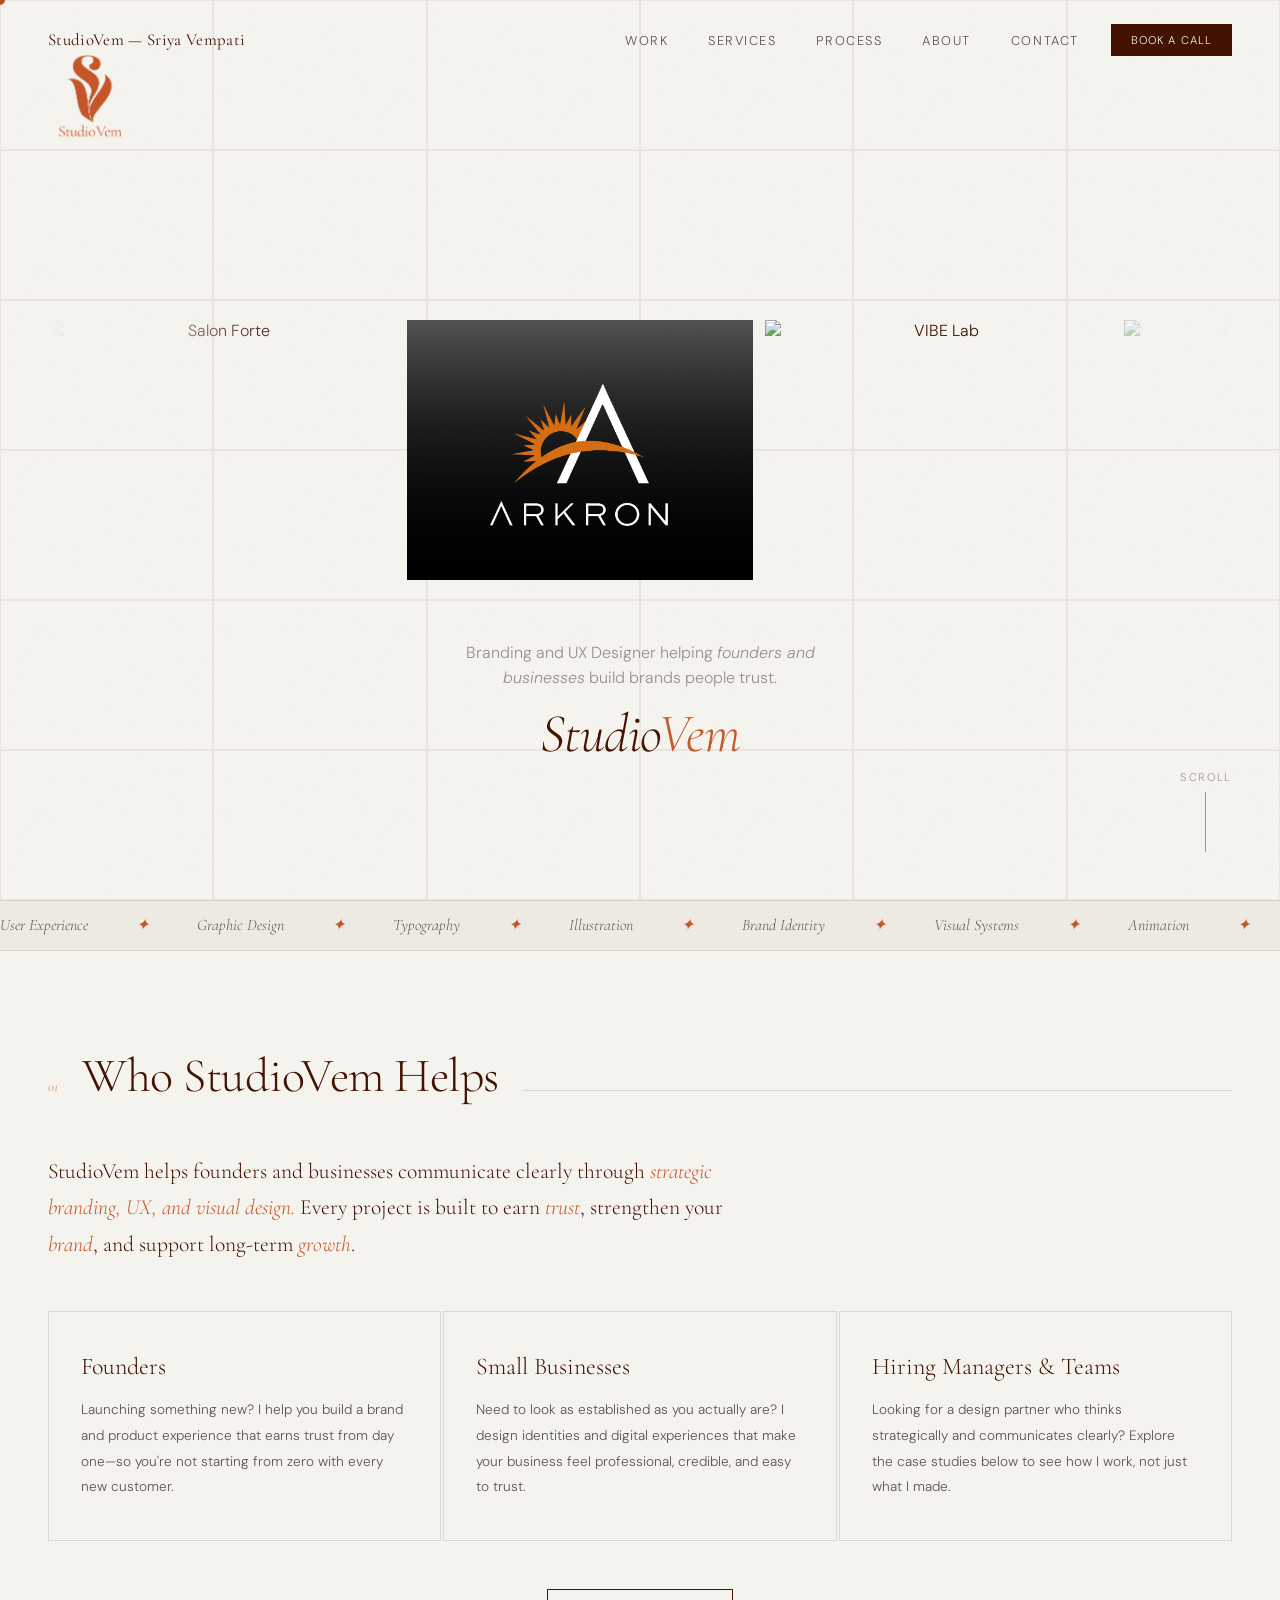
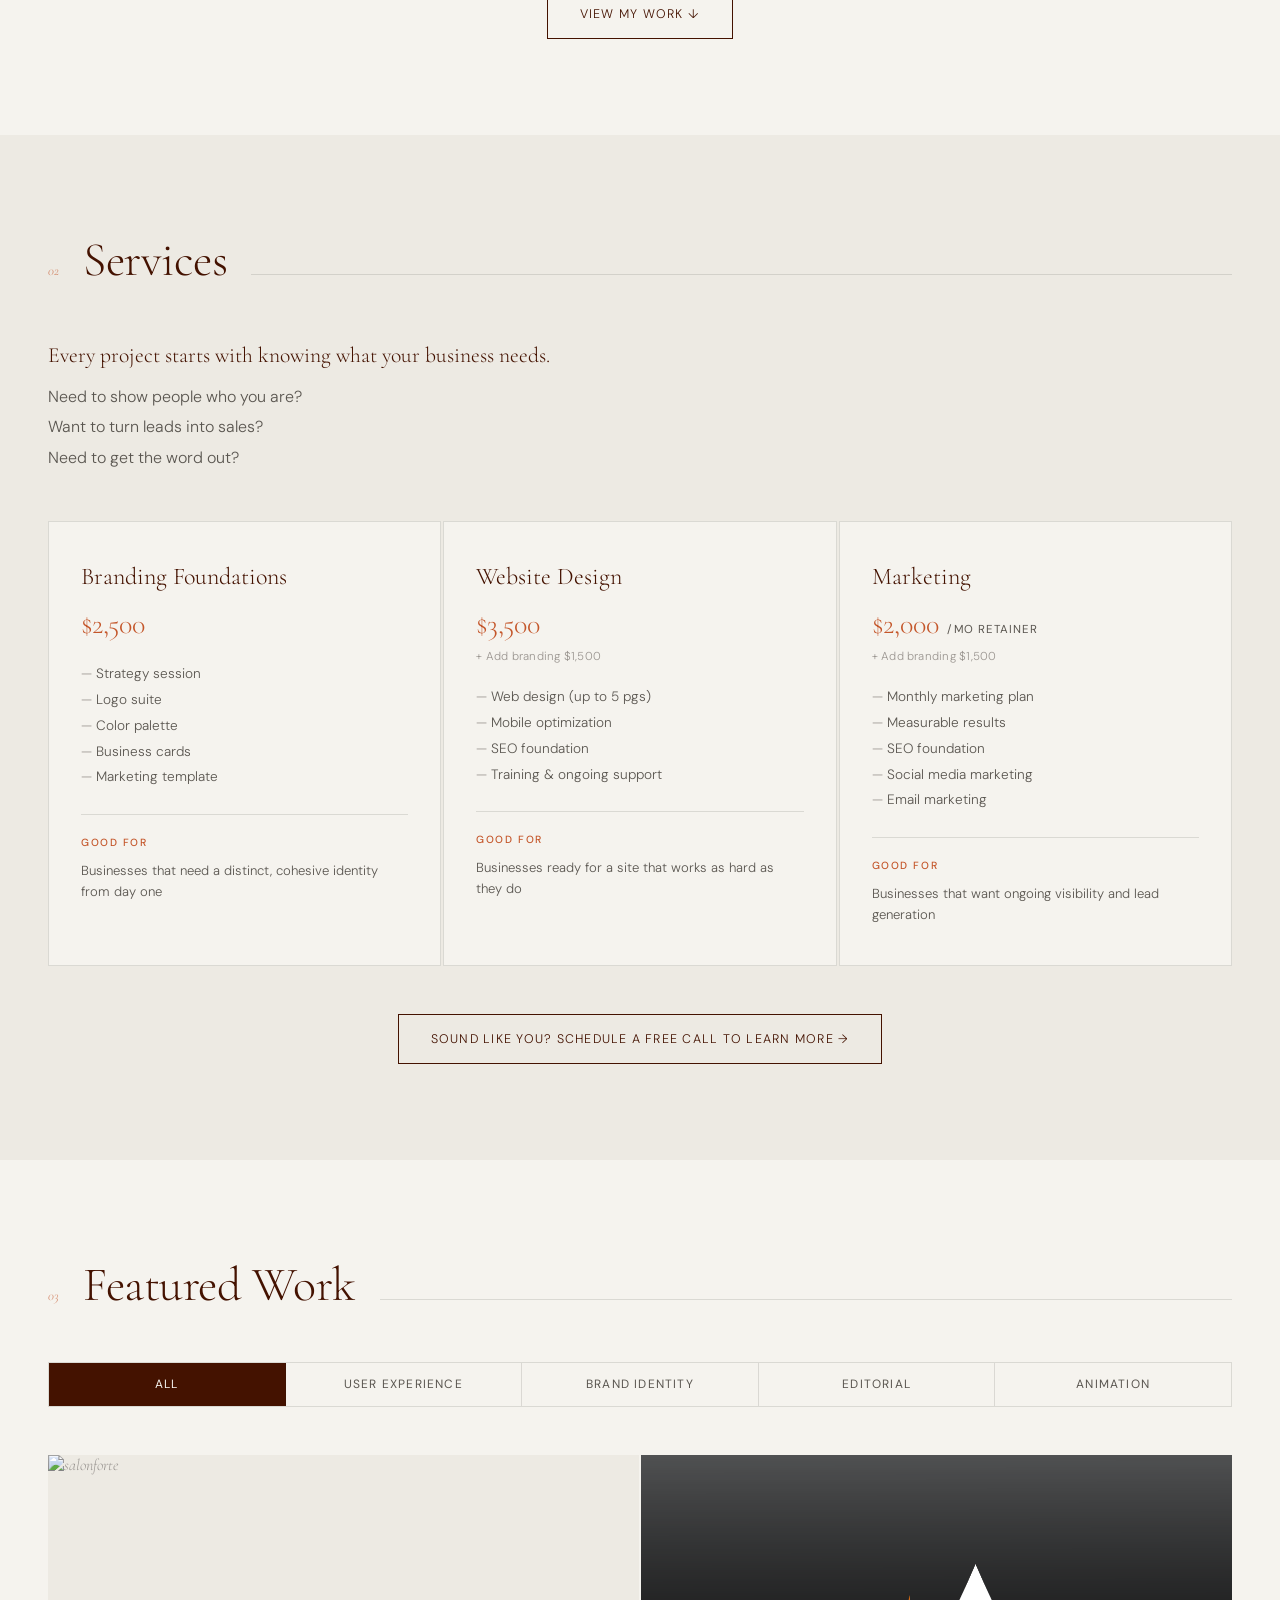
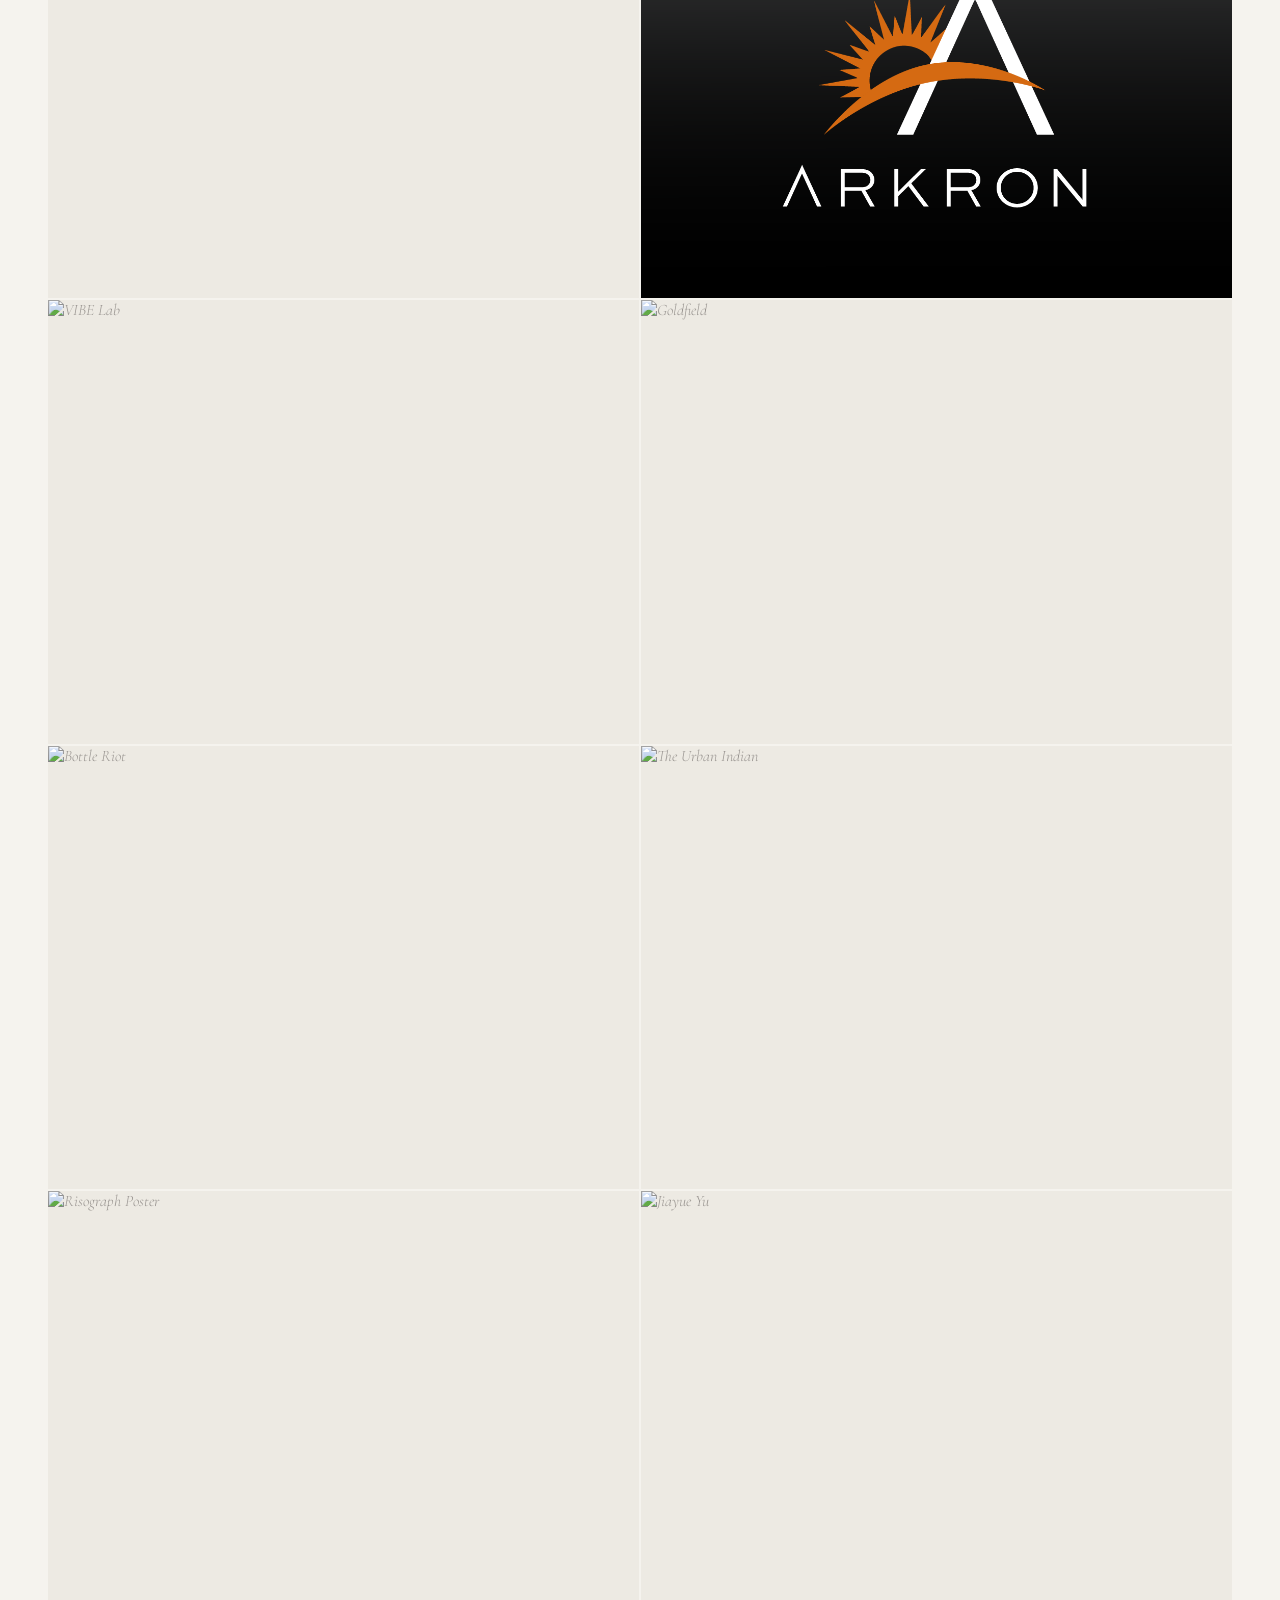
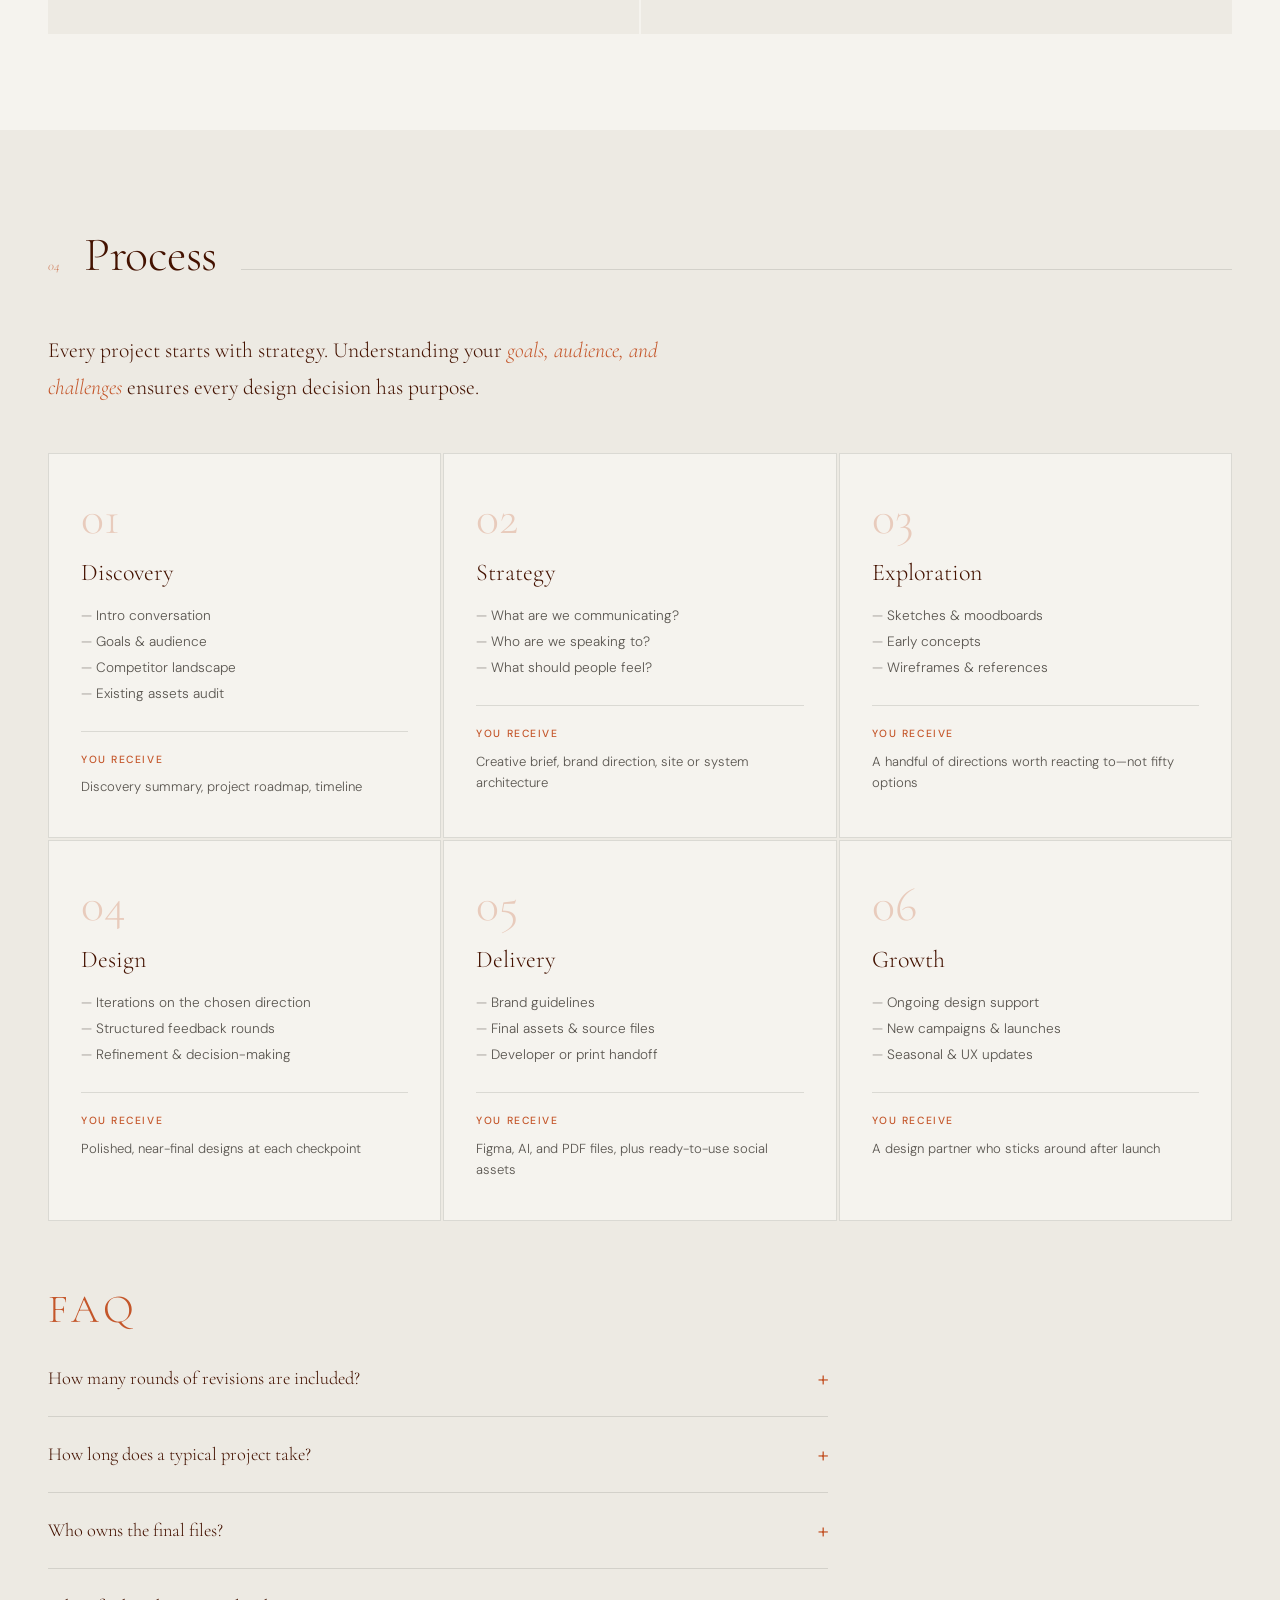
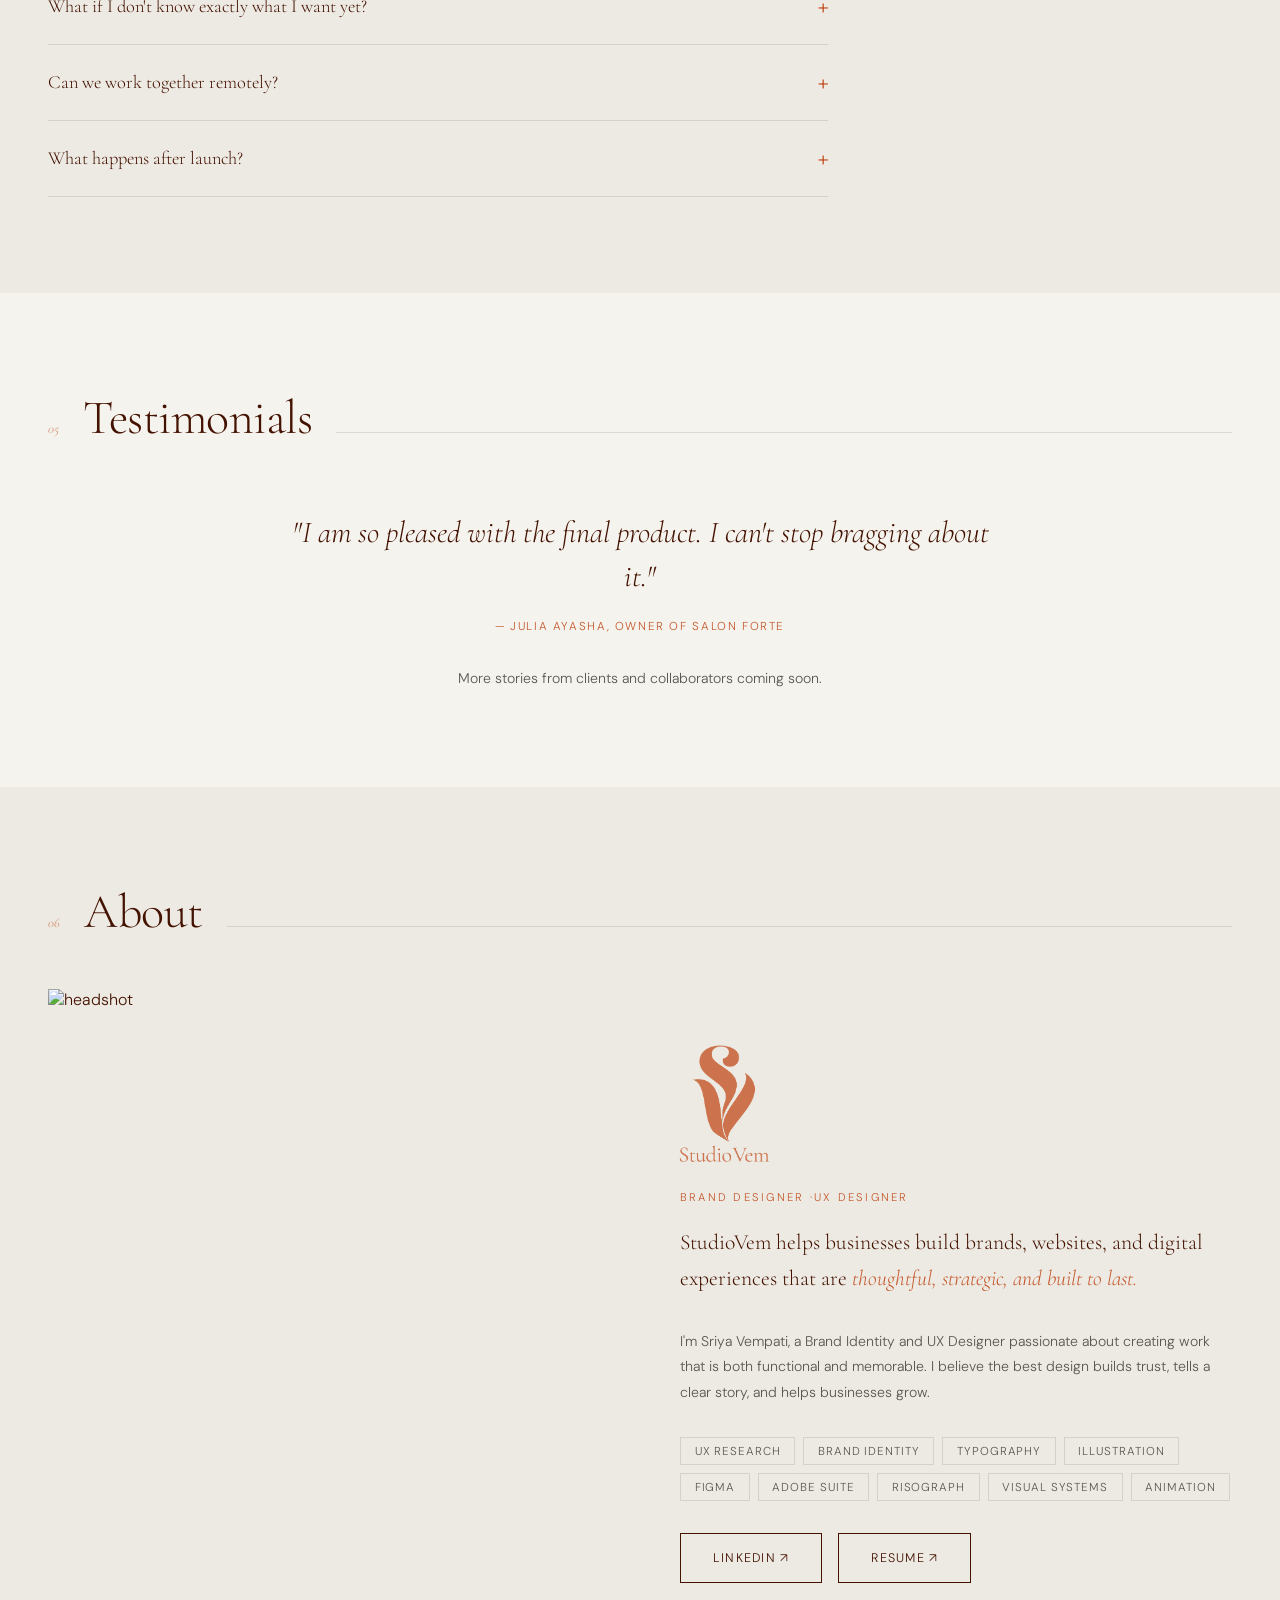
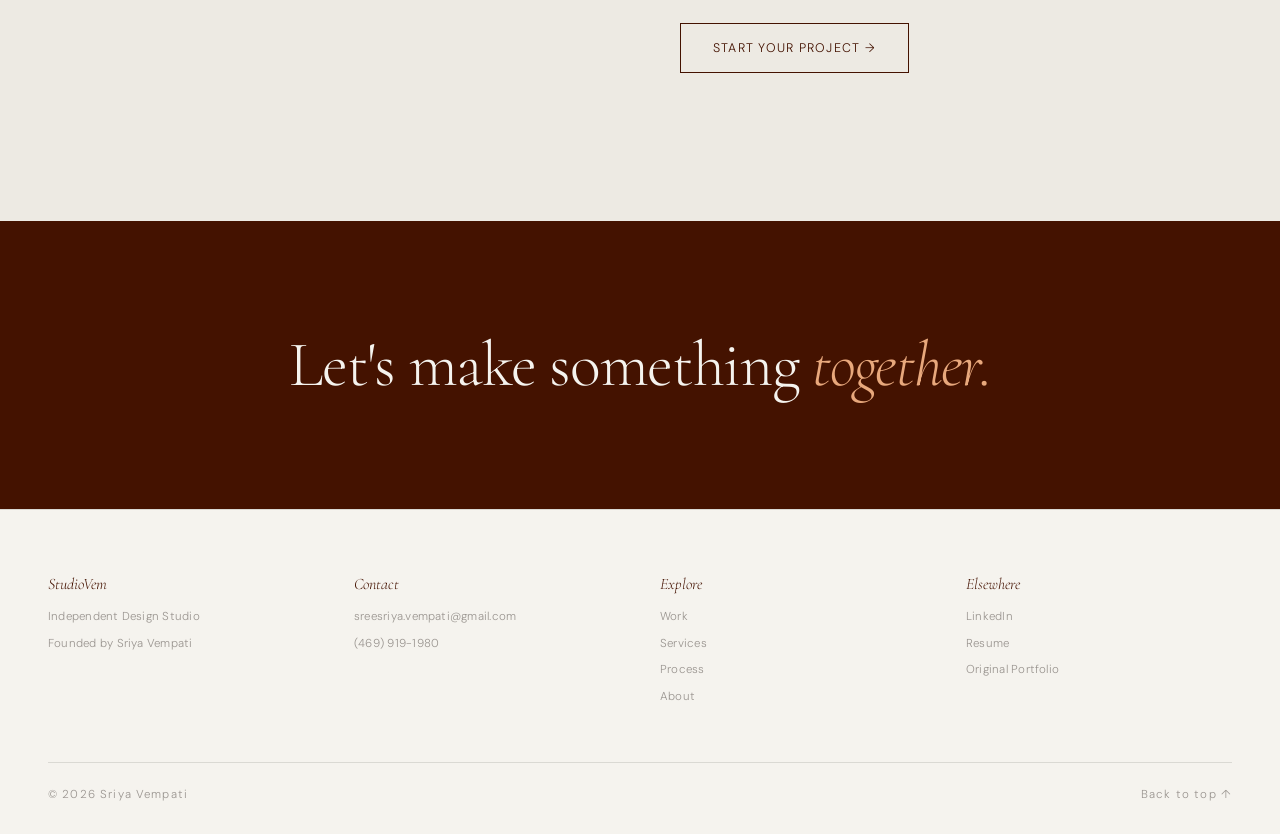
==== index.html @ f3ee43f1 "updated packaged" ====
<!DOCTYPE html>
<html lang="en">
<head>
<meta name="description" content="Sriya Vempati — UX Designer">
<meta property="og:title" content="StudioVem - Branding & User experiences">
<meta property="og:description" content="UX Designer crafting experiences at the intersection of culture, craft, and clarity.">
<meta property="og:image" content="images/logo.png">
<meta charset="UTF-8">
<meta name="viewport" content="width=device-width, initial-scale=1.0">
<title>StudioVem — Branding & User Experience</title>
<link rel="preconnect" href="https://fonts.googleapis.com">
<link href="https://fonts.googleapis.com/css2?family=Cormorant+Garamond:ital,wght@0,300;0,400;0,600;1,300;1,400&family=DM+Sans:wght@300;400;500&display=swap" rel="stylesheet">
<link rel="stylesheet" href="sriya-vempati-portfolio.css">
<link href="https://assets.calendly.com/assets/external/widget.css" rel="stylesheet">
<link rel="icon" type="image/png" href="images/favicon.png">
<link rel="apple-touch-icon" href="images/favicon.png">
</head>
<body>

<!-- Grain filter -->
<svg style="position:absolute;width:0;height:0" aria-hidden="true">
  <defs>
    <filter id="grain">
      <feTurbulence type="fractalNoise" baseFrequency="0.65" numOctaves="3" stitchTiles="stitch"/>
      <feColorMatrix type="saturate" values="0"/>
      <feBlend in="SourceGraphic" mode="overlay" result="blend"/>
      <feComposite in="blend" in2="SourceGraphic" operator="in"/>
    </filter>
  </defs>
</svg>

<div class="cursor" id="cursor"></div>

<!-- NAV -->
<nav id="navbar">
  <a href="#" class="nav-logo">StudioVem — Sriya Vempati</a>
  <div class="nav-right">
    <ul class="nav-links">
      <li><a href="#work">Work</a></li>
      <li><a href="#services">Services</a></li>
      <li><a href="#process">Process</a></li>
      <li><a href="#about">About</a></li>
      <li><a href="#contact">Contact</a></li>
    </ul>
    <a href="https://calendly.com/sreesriya-vempati/30min" class="nav-cta"
       onclick="if (window.Calendly) { Calendly.initPopupWidget({url: 'https://calendly.com/sreesriya-vempati/30min'}); return false; }">
      Book a Call
    </a>
    <button class="nav-hamburger" id="navHamburger" aria-label="Open menu" aria-expanded="false">
      <span></span><span></span><span></span>
    </button>
  </div>
</nav>

<!-- MOBILE MENU MODAL -->
<div class="menu-backdrop" id="menuBackdrop" onclick="closeMenu(event)">
  <div class="menu-box" id="menuBox">
    <button class="menu-close" onclick="closeMenuDirect()">✕</button>
    <ul class="menu-list">
      <li><a href="#work" onclick="closeMenuDirect()">Work</a></li>
      <li><a href="#services" onclick="closeMenuDirect()">Services</a></li>
      <li><a href="#process" onclick="closeMenuDirect()">Process</a></li>
      <li><a href="#about" onclick="closeMenuDirect()">About</a></li>
      <li><a href="#contact" onclick="closeMenuDirect()">Contact</a></li>
    </ul>
  </div>
</div>

<!-- HERO -->
<section class="hero" id="top">
  <div class="hero-bg" id="heroBg"></div>

  <img src="images/logo.png" alt="StudioVem logo" class="hero-logo-corner" id="heroLogoCorner">

  <div class="hero-carousel-wrap">
    <div class="hero-carousel-track" id="heroCarouselTrack">
      <img class="hero-carousel-img" src="images/SF/business-card.png" alt="Salon Forte" onclick="heroCarouselGoTo('salonforte')">
      <img class="hero-carousel-img" src="images/Arkron/cover.png" alt="Arkron" onclick="heroCarouselGoTo('arkron')">
      <img class="hero-carousel-img" src="images/VIBE/logo copy.jpg" alt="VIBE Lab" onclick="heroCarouselGoTo('vibe')">
      <img class="hero-carousel-img" src="images/gold/TITLE SLIDE.png" alt="Goldsfield Ghost Town" onclick="heroCarouselGoTo('goldsfield')">
      <img class="hero-carousel-img" src="images/bottleriotcover.png" alt="Bottle Riot" onclick="heroCarouselGoTo('bottleriot')">
      <img class="hero-carousel-img" src="images/tuicover.png" alt="The Urban Indian" onclick="heroCarouselGoTo('urbanindian')">
      <img class="hero-carousel-img" src="images/work poster.png" alt="Work — Risograph" onclick="heroCarouselGoTo('work')">
      <img class="hero-carousel-img" src="images/Jiayue Yu/jiyayu mockup1.png" alt="Jiayue Yu" onclick="heroCarouselGoTo('ai')">
      <!-- duplicate set so the marquee loop is seamless -->
      <img class="hero-carousel-img" src="images/SF/business-card.png" alt="" aria-hidden="true" onclick="heroCarouselGoTo('salonforte')">
      <img class="hero-carousel-img" src="images/Arkron/cover.png" alt="Arkron" onclick="heroCarouselGoTo('arkron')">     
      <img class="hero-carousel-img" src="images/VIBE/logo copy.jpg" alt="" aria-hidden="true" onclick="heroCarouselGoTo('vibe')">
      <img class="hero-carousel-img" src="images/gold/TITLE SLIDE.png" alt="" aria-hidden="true" onclick="heroCarouselGoTo('goldsfield')">
      <img class="hero-carousel-img" src="images/bottleriotcover.png" alt="" aria-hidden="true" onclick="heroCarouselGoTo('bottleriot')">
      <img class="hero-carousel-img" src="images/tuicover.png" alt="" aria-hidden="true" onclick="heroCarouselGoTo('urbanindian')">
      <img class="hero-carousel-img" src="images/work poster.png" alt="" aria-hidden="true" onclick="heroCarouselGoTo('work')">
      <img class="hero-carousel-img" src="images/Jiayue Yu/jiyayu mockup1.png" alt="" aria-hidden="true" onclick="heroCarouselGoTo('ai')">
    </div>
  </div>

  <p class="hero-sub">Branding and UX Designer helping <em>founders and businesses</em> build brands people trust.</p>
  <!-- Kept in the DOM (hidden) since the scroll script still references it -->
  <p class="hero-eyebrow" style="display:none;">Design Portfolio · 2026</p>
  <p class="hero-name"><span class="brand-dark">Studio</span><span class="brand-accent">Vem</span></p>

  <div class="hero-scroll">
    <span>Scroll</span>
    <div class="line"></div>
  </div>
</section>

<!-- MARQUEE -->
<div class="marquee-wrap">
  <div class="marquee">
    <span>User Experience</span><span class="dot">✦</span>
    <span>Graphic Design</span><span class="dot">✦</span>
    <span>Typography</span><span class="dot">✦</span>
    <span>Illustration</span><span class="dot">✦</span>
    <span>Brand Identity</span><span class="dot">✦</span>
    <span>Visual Systems</span><span class="dot">✦</span>
    <span>Animation</span><span class="dot">✦</span>
    <span>User Experience</span><span class="dot">✦</span>
    <span>Graphic Design</span><span class="dot">✦</span>
    <span>Typography</span><span class="dot">✦</span>
    <span>Illustration</span><span class="dot">✦</span>
    <span>Brand Identity</span><span class="dot">✦</span>
    <span>Visual Systems</span><span class="dot">✦</span>
    <span>Animation</span><span class="dot">✦</span>
  </div>
</div>

<!-- WHO WE HELP -->
<section id="who-we-help">
  <div class="section-header reveal">
    <span class="section-num">01</span>
    <h2 class="section-title">Who StudioVem Helps</h2>
    <div class="section-line"></div>
  </div>

  <p class="about-bio reveal" style="max-width:680px; margin-bottom:3rem;">
    StudioVem helps founders and businesses communicate clearly through <em>strategic branding, UX, and visual design.</em> Every project is built to earn <em>trust</em>, strengthen your <em>brand</em>, and support long-term <em>growth</em>. </p>

  <div class="phase-grid">
    <div class="phase-card reveal">
      <h3 class="phase-title">Founders</h3>
      <p class="phase-list" style="list-style:none;">Launching something new? I help you build a brand
      and product experience that earns trust from day one—so you're not starting from zero with every
      new customer.</p>
    </div>
    <div class="phase-card reveal">
      <h3 class="phase-title">Small Businesses</h3>
      <p class="phase-list" style="list-style:none;">Need to look as established as you actually are?
      I design identities and digital experiences that make your business feel professional, credible,
      and easy to trust.</p>
    </div>
    <div class="phase-card reveal">
      <h3 class="phase-title">Hiring Managers &amp; Teams</h3>
      <p class="phase-list" style="list-style:none;">Looking for a design partner who thinks strategically
      and communicates clearly? Explore the case studies below to see how I work, not just what I made.</p>
    </div>
  </div>

  <div class="reveal" style="text-align:center; margin-top:3rem;">
    <a href="#work" class="cta-button">View My Work ↓</a>
  </div>
</section><!-- /who-we-help -->

<!-- SERVICES -->
<section id="services" style="background:var(--bg2);">
  <div class="section-header reveal">
    <span class="section-num">02</span>
    <h2 class="section-title">Services</h2>
    <div class="section-line"></div>
  </div>

  <p class="about-bio reveal" style="max-width:640px; margin-bottom:0.5rem;">
    Every project starts with knowing what your business needs.
  </p>
  <p class="about-detail reveal" style="max-width:640px; margin-bottom:3rem; font-size:1rem; line-height:1.9;">
    Need to show people who you are?<br>
    Want to turn leads into sales?<br>
    Need to get the word out?
  </p>

  <div class="phase-grid phase-grid-3">

    <div class="phase-card reveal">
      <h3 class="phase-title">Branding Foundations</h3>
      <p class="phase-price">$2,500</p>
      <ul class="phase-list">
        <li>Strategy session</li>
        <li>Logo suite</li>
        <li>Color palette</li>
        <li>Business cards</li>
        <li>Marketing template</li>
      </ul>
      <div class="phase-deliverables">
        <strong>Good for</strong>
        Businesses that need a distinct, cohesive identity from day one
      </div>
    </div>

    <div class="phase-card reveal">
      <h3 class="phase-title">Website Design</h3>
      <p class="phase-price">$3,500<span class="phase-addon">+ Add branding $1,500</span></p>
      <ul class="phase-list">
        <li>Web design (up to 5 pgs)</li>
        <li>Mobile optimization</li>
        <li>SEO foundation</li>
        <li>Training &amp; ongoing support</li>
      </ul>
      <div class="phase-deliverables">
        <strong>Good for</strong>
        Businesses ready for a site that works as hard as they do
      </div>
    </div>

    <div class="phase-card reveal">
      <h3 class="phase-title">Marketing</h3>
      <p class="phase-price">$2,000<span class="phase-price-unit">/mo retainer</span><span class="phase-addon">+ Add branding $1,500</span></p>
      <ul class="phase-list">
        <li>Monthly marketing plan</li>
        <li>Measurable results</li>
        <li>SEO foundation</li>
        <li>Social media marketing</li>
        <li>Email marketing</li>
      </ul>
      <div class="phase-deliverables">
        <strong>Good for</strong>
        Businesses that want ongoing visibility and lead generation
      </div>
    </div>

  </div>

  <div class="reveal" style="margin-top:3rem; text-align:center;">
    <a href="https://calendly.com/sreesriya-vempati/30min" class="cta-button"
       onclick="if (window.Calendly) { Calendly.initPopupWidget({url: 'https://calendly.com/sreesriya-vempati/30min'}); return false; }">Sound like you? Schedule a free call to learn more →</a>
  </div>
</section><!-- /services -->


<!-- WORK SECTION -->
<section id="work">
  <div class="section-header reveal">
    <span class="section-num">03</span>
    <h2 class="section-title">Featured Work</h2>
    <div class="section-line"></div>
  </div>

  <!-- FILTER TABS -->
  <div class="filter-bar reveal" id="filterBar">
    <button class="filter-btn active" data-filter="all"><span>All</span></button>
    <button class="filter-btn" data-filter="ux"><span>User Experience</span></button>
    <!--<button class="filter-btn" data-filter="typography"><span>Typography</span></button>-->
    <button class="filter-btn" data-filter="brand-identity"><span>Brand Identity</span></button>
    <button class="filter-btn" data-filter="editorial"><span>Editorial</span></button>
    <button class="filter-btn" data-filter="animation"><span>Animation</span></button>
  </div>

  <!-- PROJECT GRID -->
  <div class="projects-grid" id="projectGrid">

    <!-- Salon Forte -->
    <div class="project-card wide reveal" data-cat="brand-identity" data-project="salonforte"
       onclick="openModal('salonforte')">
      <div class="project-card-placeholder">
        <img class="project-card-img" src="images/SF/business-card.png" alt="salonforte">
      </div>
      <!--<span class="project-card-label">UX Design</span>-->
      <div class="project-overlay">
        <p class="project-tag">Brand Identity <span class="project-worktype">· Client Work</span></p>
        <h3 class="project-name">Salon Forte</h3>
        <p class="project-desc">Brand Identity system made for a client. Hair Stylist, Julia Ayasha was looking for something thats fun with personality yet, professional.</p>
      </div>
    </div>

      <!-- Arkron -->
    <div class="project-card reveal" data-cat="logo design" data-project="arkron"
      onclick="openModal('arkron')">
      <div class="project-card-placeholder">
        <img class="project-card-img" src="images/Arkron/cover.png" alt="Jiayue Yu">
      </div>
      <!--<span class="project-card-label">Editorial</span>-->
      <div class="project-overlay">
        <p class="project-tag">Brand Identity · Logo Design <span class="project-worktype">· Client Work</span></p>
        <h3 class="project-name">Arkron</h3>
        <p class="project-desc">Logo design for a tech start-up. Arkron builds apps compatible with Jira to aid in project management.</p>
      </div>
    </div>

    <!-- VIBE Lab -->
    <div class="project-card reveal" data-cat="brand-identity typography" data-project="vibe"
      onclick="openModal('vibe')">
      <div class="project-card-placeholder">
        <img class="project-card-img" src="images/VIBE/logo copy.jpg" alt="VIBE Lab">
      </div>
      <!--<span class="project-card-label">Brand Identity</span>-->
      <div class="project-overlay">
        <p class="project-tag">Brand Identity <span class="project-worktype">· Course Work</span></p>
        <h3 class="project-name">VIBE Lab</h3>
        <p class="project-desc">A newsletter for Designers to connect. This project showcases the branding for this project.</p>
      </div>
    </div>

    <!-- Goldsfield -->
    <div class="project-card wide reveal" data-cat="ux" data-project="goldsfield"
       onclick="openModal('goldsfield')">
      <div class="project-card-placeholder">
        <img class="project-card-img" src="images/gold/TITLE SLIDE.png" alt="Goldfield">
      </div>
      <!--<span class="project-card-label">UX Design</span>-->
      <div class="project-overlay">
        <p class="project-tag">User Experience <span class="project-worktype">· Group Work</span></p>
        <h3 class="project-name">Goldsfield Ghost Town</h3>
        <p class="project-desc">A full digital redesign of an Old West destination—balancing modern UX with historic character.</p>
      </div>
    </div>

    <!-- Bottle Riot -->
    <div class="project-card reveal" data-cat="brand-identity" data-project="bottleriot"
     onclick="openModal('bottleriot')">
      <div class="project-card-placeholder">
        <img class="project-card-img" src="images/bottleriotcover.png" alt="Bottle Riot">
      </div>
      <!--<span class="project-card-label">Brand Identity</span>-->
      <div class="award-badge">
        <span class="award-badge-title">Graphis 2023</span>
        <span class="award-badge-sub">Honorable Mention</span>
      </div>
      <div class="project-overlay">
        <p class="project-tag">Brand Identity <span class="project-worktype">· Course Work</span></p>
        <h3 class="project-name">Bottle Riot</h3>
        <p class="project-desc">Honorable Mention — Graphis 2023. A bold rebrand for an Asheville wine bar and listening lounge.</p>
      </div>
    </div>

    <!-- Urban Indian -->
    <div class="project-card reveal" data-cat="brand-identity" data-project="urbanindian"
      onclick="openModal('urbanindian')">
      <div class="project-card-placeholder">
        <img class="project-card-img" src="images/tuicover.png" alt="The Urban Indian">
      </div>
      <!--<span class="project-card-label">Brand Identity</span>-->
      <div class="project-overlay">
        <p class="project-tag">Brand Identity <span class="project-worktype">· Course Work</span></p>
        <h3 class="project-name">The Urban Indian</h3>
        <p class="project-desc">A contemporary fashion label fusing traditional Indian aesthetics with modern streetwear.</p>
      </div>
    </div>

    <!-- Work / Risograph -->
    <div class="project-card reveal" data-cat="animation" data-project="work"
      onclick="openModal('work')">
      <div class="project-card-placeholder">
        <img class="project-card-img" src="images/work poster.png" alt="Risograph Poster">
      </div>
      <!--<span class="project-card-label">Animation</span>-->
      <div class="project-overlay">
        <p class="project-tag">Animation · Print <span class="project-worktype">· Course Work</span></p>
        <h3 class="project-name">Work — Risograph</h3>
        <p class="project-desc">A poster and animation created with a risograph, referencing Corita's 10 Rules.</p>
      </div>
    </div>

    <!-- Jiayue Yu -->
    <div class="project-card reveal" data-cat="editorial typography" data-project="ai"
      onclick="openModal('ai')">
      <div class="project-card-placeholder">
        <img class="project-card-img" src="images/Jiayue Yu/jiyayu mockup1.png" alt="Jiayue Yu">
      </div>
      <!--<span class="project-card-label">Editorial</span>-->
      <div class="project-overlay">
        <p class="project-tag">Editorial Design · Typography <span class="project-worktype">· Course Work</span></p>
        <h3 class="project-name">Jiayue Yu</h3>
        <p class="project-desc">An editorial publication displaying the work of the incredible multidisciplinary artist, Jiayue Yu.</p>
      </div>
    </div>

  </div><!-- /projects-grid -->
</section><!-- /work -->


<!-- PROCESS -->
<section id="process" style="background:var(--bg2);">
  <div class="section-header reveal">
    <span class="section-num">04</span>
    <h2 class="section-title">Process</h2>
    <div class="section-line"></div>
  </div>

  <p class="about-bio reveal" style="max-width:640px; margin-bottom:3rem;">
    Every project starts with strategy. Understanding your <em>goals, audience, and challenges </em>ensures every design decision has purpose.
  </p>

  <div class="phase-grid phase-grid-3">

    <div class="phase-card reveal">
      <div class="phase-num">01</div>
      <h3 class="phase-title">Discovery</h3>
      <ul class="phase-list">
        <li>Intro conversation</li>
        <li>Goals &amp; audience</li>
        <li>Competitor landscape</li>
        <li>Existing assets audit</li>
      </ul>
      <div class="phase-deliverables">
        <strong>You receive</strong>
        Discovery summary, project roadmap, timeline
      </div>
    </div>

    <div class="phase-card reveal">
      <div class="phase-num">02</div>
      <h3 class="phase-title">Strategy</h3>
      <ul class="phase-list">
        <li>What are we communicating?</li>
        <li>Who are we speaking to?</li>
        <li>What should people feel?</li>
      </ul>
      <div class="phase-deliverables">
        <strong>You receive</strong>
        Creative brief, brand direction, site or system architecture
      </div>
    </div>

    <div class="phase-card reveal">
      <div class="phase-num">03</div>
      <h3 class="phase-title">Exploration</h3>
      <ul class="phase-list">
        <li>Sketches &amp; moodboards</li>
        <li>Early concepts</li>
        <li>Wireframes &amp; references</li>
      </ul>
      <div class="phase-deliverables">
        <strong>You receive</strong>
        A handful of directions worth reacting to—not fifty options
      </div>
    </div>

    <div class="phase-card reveal">
      <div class="phase-num">04</div>
      <h3 class="phase-title">Design</h3>
      <ul class="phase-list">
        <li>Iterations on the chosen direction</li>
        <li>Structured feedback rounds</li>
        <li>Refinement &amp; decision-making</li>
      </ul>
      <div class="phase-deliverables">
        <strong>You receive</strong>
        Polished, near-final designs at each checkpoint
      </div>
    </div>

    <div class="phase-card reveal">
      <div class="phase-num">05</div>
      <h3 class="phase-title">Delivery</h3>
      <ul class="phase-list">
        <li>Brand guidelines</li>
        <li>Final assets &amp; source files</li>
        <li>Developer or print handoff</li>
      </ul>
      <div class="phase-deliverables">
        <strong>You receive</strong>
        Figma, AI, and PDF files, plus ready-to-use social assets
      </div>
    </div>

    <div class="phase-card reveal">
      <div class="phase-num">06</div>
      <h3 class="phase-title">Growth</h3>
      <ul class="phase-list">
        <li>Ongoing design support</li>
        <li>New campaigns &amp; launches</li>
        <li>Seasonal &amp; UX updates</li>
      </ul>
      <div class="phase-deliverables">
        <strong>You receive</strong>
        A design partner who sticks around after launch
      </div>
    </div>

  </div>

  <p class="faq-heading reveal">FAQ</p>
  <div class="faq-list reveal">
    <div class="faq-item">
      <button class="faq-q" type="button">
        <span>How many rounds of revisions are included?</span>
        <span class="faq-icon">+</span>
      </button>
      <div class="faq-a-wrap"><div class="faq-a-inner"><p class="faq-a">Every project includes revision rounds throughout the process. Additional revisions can always be added if needed.</p></div></div>
    </div>
    <div class="faq-item">
      <button class="faq-q" type="button">
        <span>How long does a typical project take?</span>
        <span class="faq-icon">+</span>
      </button>
      <div class="faq-a-wrap"><div class="faq-a-inner"><p class="faq-a">Branding projects typically take 2–4 weeks. Websites and UX projects usually take 4–8 weeks, depending on scope.</p></div></div>
    </div>
    <div class="faq-item">
      <button class="faq-q" type="button">
        <span>Who owns the final files?</span>
        <span class="faq-icon">+</span>
      </button>
      <div class="faq-a-wrap"><div class="faq-a-inner"><p class="faq-a">Once the project is complete and paid in full, all final deliverables belong to you. StudioVem reserves the right to use deliverables for promotional purposes only.</p></div></div>
    </div>
    <div class="faq-item">
      <button class="faq-q" type="button">
        <span>What if I don't know exactly what I want yet?</span>
        <span class="faq-icon">+</span>
      </button>
      <div class="faq-a-wrap"><div class="faq-a-inner"><p class="faq-a">That's completely normal. Discovery is designed to help define your goals before design begins.</p></div></div>
    </div>
    <div class="faq-item">
      <button class="faq-q" type="button">
        <span>Can we work together remotely?</span>
        <span class="faq-icon">+</span>
      </button>
      <div class="faq-a-wrap"><div class="faq-a-inner"><p class="faq-a">Yes. StudioVem works with clients remotely through video calls, collaborative tools, and regular check-ins. Based in Dallas, Texas</p></div></div>
    </div>
    <div class="faq-item">
      <button class="faq-q" type="button">
        <span>What happens after launch?</span>
        <span class="faq-icon">+</span>
      </button>
      <div class="faq-a-wrap"><div class="faq-a-inner"><p class="faq-a">Launch isn't the end. We can alwasy discuss ongoing support options.</p></div></div>
    </div>
  </div>
</section><!-- /process -->


<!-- TESTIMONIALS -->
<section id="testimonials">
  <div class="section-header reveal">
    <span class="section-num">05</span>
    <h2 class="section-title">Testimonials</h2>
    <div class="section-line"></div>
  </div>

    <blockquote class="pull-quote reveal" role="button" tabindex="0" aria-label="Open Salon Forte case study"
    onclick="openModal('salonforte')"
    onkeydown="if(event.key==='Enter'||event.key===' '){event.preventDefault();openModal('salonforte');}">
    <p>"I am so pleased with the final product. I can't stop bragging about it."</p>
    <cite>— Julia Ayasha, Owner of Salon Forte</cite>
  </blockquote>

  <p class="about-detail reveal" style="text-align:center; max-width:600px; margin:2rem auto 0;">
    More stories from clients and collaborators coming soon.
  </p>
</section><!-- /testimonials -->

<!-- ABOUT -->
<section id="about" style="background:var(--bg2);">
  <div class="section-header reveal">
    <span class="section-num">06</span>
    <h2 class="section-title">About</h2>
    <div class="section-line"></div>
  </div>
  <div class="about-section">
    <div class="about-visual reveal">
      <img src="images/headshot.jpg" alt="headshot">
    </div>
    <div class="reveal">
      <div class="about-logo">
        <img src="images/logo.png" alt="Logo">
      </div>
      <p class="about-label"> Brand Designer ·UX Designer</p>
      <p class="about-bio">StudioVem helps businesses build brands, websites, and digital experiences that are <em>thoughtful, strategic, and built to last.</em></p>
      <p class="about-detail">I'm Sriya Vempati, a Brand Identity and UX Designer passionate about creating work that is both functional and memorable. I believe the best design builds trust, tells a clear story, and helps businesses grow.</p>
      <div class="skills-row">
        <span class="skill-tag">UX Research</span>
        <span class="skill-tag">Brand Identity</span>
        <span class="skill-tag">Typography</span>
        <span class="skill-tag">Illustration</span>
        <span class="skill-tag">Figma</span>
        <span class="skill-tag">Adobe Suite</span>
        <span class="skill-tag">Risograph</span>
        <span class="skill-tag">Visual Systems</span>
        <span class="skill-tag">Animation</span>
      </div>
      <div class="about-links">
        <!-- TODO: replace with your real LinkedIn URL -->
        <a href="https://www.linkedin.com/in/sreesriyavempati/" target="_blank" class="cta-button">LinkedIn ↗</a>
        <!-- Add your resume image (and PDF) to the images folder, e.g. images/resume.png + images/resume.pdf -->
        <a href="images/resume.pdf" class="cta-button" onclick="event.preventDefault(); openModal('resume');">Resume ↗</a>
      </div>
      <div class="reveal" style="margin-top:2.5rem;">
        <a href="https://calendly.com/sreesriya-vempati/30min" class="cta-button"
           onclick="if (window.Calendly) { Calendly.initPopupWidget({url: 'https://calendly.com/sreesriya-vempati/30min'}); return false; }">Start Your Project →</a>
      </div>
    </div>
  </div>
</section>


<!-- CONTACT -->
<div class="contact-section" id="contact">
  <a href="https://calendly.com/sreesriya-vempati/30min" class="contact-cta reveal"
     onclick="if (window.Calendly) { Calendly.initPopupWidget({url: 'https://calendly.com/sreesriya-vempati/30min'}); return false; }">
    Let's make something <em>together.</em>
  </a>
</div>


<footer>
  <div class="footer-grid">
    <div class="footer-col">
      <p class="footer-heading">StudioVem</p>
      <p class="footer-text">Independent Design Studio</p>
      <p class="footer-text">Founded by Sriya Vempati</p>
    </div>
    <div class="footer-col">
      <p class="footer-heading">Contact</p>
      <p class="footer-text"><a href="mailto:sreesriya.vempati@gmail.com">sreesriya.vempati@gmail.com</a></p>
      <p class="footer-text"><a href="tel:+14699191980">(469) 919-1980</a></p>
    </div>
    <div class="footer-col">
      <p class="footer-heading">Explore</p>
      <p class="footer-text"><a href="#work">Work</a></p>
      <p class="footer-text"><a href="#services">Services</a></p>
      <p class="footer-text"><a href="#process">Process</a></p>
      <p class="footer-text"><a href="#about">About</a></p>
    </div>
    <div class="footer-col">
      <p class="footer-heading">Elsewhere</p>
      <!-- TODO: replace with your real LinkedIn URL -->
      <p class="footer-text"><a href="https://www.linkedin.com/in/sreesriyavempati/" target="_blank">LinkedIn</a></p>
      <p class="footer-text"><a href="images/resume.pdf" onclick="event.preventDefault(); openModal('resume');">Resume</a></p>
      <p class="footer-text"><a href="https://sreesriyavempati.myportfolio.com/" target="_blank">Original Portfolio</a></p>
    </div>
  </div>
  <div class="footer-bottom">
    <span>© 2026 Sriya Vempati</span>
    <a href="#top">Back to top ↑</a>
  </div>
</footer>



<!-- MODALS -->
<div class="modal-backdrop" id="modalBackdrop" onclick="closeModal(event)">
  <div class="modal" id="modalBox">
    <button class="modal-close" onclick="closeModalDirect()">✕</button>
    <div id="modalContent"></div>
  </div>
</div>


<!-- RESUME -->
<template id="tpl-resume">
  <div class="modal-header">
    <p class="modal-eyebrow">Resume</p>
    <h2 class="modal-title">Sriya Vempati</h2>
    <p class="modal-worktype">UX Designer</p>
  </div>
  <div class="modal-body">
    <img src="images/resume.png" alt="Sriya Vempati resume">
    <div class="reveal" style="margin-top:1.5rem;">
      <a href="images/resume.pdf" target="_blank" class="cta-button">View Closer ↗</a>
    </div>
  </div>
</template>

<!-- MODAL TEMPLATES -->

<!-- GOLDSFIELD -->
<template id="tpl-goldsfield">
  <div class="modal-header">
    <p class="modal-eyebrow">User Experience · 2025</p>
    <h2 class="modal-title">Goldsfield Ghost Town</h2>
    <p class="modal-worktype">Group Work</p>
  </div>
  <div class="modal-body">
    <img src="images/gold/prototype.jpg">
    <p class="modal-section-head">Project Outline</p>
    <p class="modal-text">The Goldfield Ghost Town redesign was a focused effort to modernize the site's digital presence while preserving the town's historic character. The brief prioritized three outcomes: make trip-planning fast and intuitive, strengthen the site's visual identity so it reads like a destination, and deliver a responsive, accessible experience for visitors on mobile and desktop.</p>
    
    <p class="modal-section-head">Research &amp; Process</p>
    <p class="modal-text">The research phase established problems to solve and opportunities to amplify. We performed a content and IA audit, identifying duplicated pages, missing hierarchies, and unclear navigation. We then conducted a card-sorting exercise with potential users from diverse backgrounds—revealing that Camp Ground, Attractions, and Group Activities were naturally grouped together. A competitive Brand Matrix gave us context about Goldfield's position in the activity-center space.</p>
    <div class="modal-image-grid">
      <img src="images/gold/Persona 1.png" alt="Persona 1">
      <img src="images/gold/Persona 2.png" alt="Persona 2">
    </div>
    <img src="images/gold/IA abstraction.png" alt="IA">
    <p class="modal-section-head">Design Direction</p>
    <p class="modal-text">The visual system leans on an earthy palette, layered textures, and type choices that nod to vintage Western signage—applied with modern typographic hierarchy and generous spacing. Component work included a responsive hero module with strong CTAs, an events calendar that prioritizes upcoming dates, modular attraction pages, and a compact ticketing summary that reduces friction.</p>
    <div class="slideshow" id="goldsfieldSlideshow">
      <img class="slide active" src="images/gold/TITLE SLIDE.png" alt="Title">
      <img class="slide" src="images/gold/ORIGINAL ISSUES.png" alt="Original Issues">
      <img class="slide" src="images/gold/VISION STATEMENT.png" alt="Vision Statement">
      <img class="slide" src="images/gold/HOMEPAGE MIDFIDS1.png" alt="Homepage Midfids 1">
      <img class="slide" src="images/gold/HOMEPAGE MIDFIDS.png" alt="Homepage Midfids">
      <img class="slide" src="images/gold/ELEMENT COLLAGE.png" alt="Element Collage">
      <img class="slide" src="images/gold/HOMEPAGE MOCKUP1.jpg" alt="Homepage Mockup 1">
      <img class="slide" src="images/gold/HOMEPAGE MOCKUP.png" alt="Homepage Mockup">
      <img class="slide" src="images/gold/LINKS.png" alt="Links">
      <button class="slide-btn prev">‹</button>
      <button class="slide-btn next">›</button>
    </div>
    <a class="modal-link" href="https://www.figma.com/proto/eGUdyVUvu0KW5XrQGBx5IC/Untitled?node-id=2012-793&p=f&t=cxhqM2o90Qsh5JH5-1&scaling=scale-down&content-scaling=fixed&page-id=2012%3A568" target="_blank">View Figma Prototype →</a>
  </div>
</template>

<!-- BOTTLE RIOT -->
<template id="tpl-bottleriot">
  <div class="modal-header">
    <p class="modal-eyebrow">Graphic Design · Brand Identity · 2025</p>
    <h2 class="modal-title">Bottle Riot</h2>
    <p class="modal-worktype">Course Work</p>
    <p class="modal-subtitle">Honorable Mention — Graphis 2023</p>
  </div>
  <div class="modal-body">
    <img src="images/bottleriot1.png" alt="Bottle Riot Brand Board">
    <img src="images/bottleriot2.png" alt="Bottle Riot Brand Board">
    <p class="modal-section-head">Project Outline</p>
    <p class="modal-text">A complete rebrand of Bottle Riot, a bar and wine shop in Asheville known for its eclectic character and vibrant community. The challenge was to create a visual system that communicated the brand's rebellious, creative spirit while feeling refined enough to represent its curated wine selection and lively social atmosphere.</p>
    <p class="modal-section-head">Research &amp; Process</p>
    <p class="modal-text">The research phase began with an audit of existing brand assets. I studied the local market and other independent wine bars, focusing on how design signals atmosphere, price point, and community values. Bottle Riot occupied a gap: many competitors leaned too polished or too casual, leaving space for a brand that could be bold and rebellious while still maintaining sophistication.</p>
    <p class="modal-section-head">Design Direction</p>
    <p class="modal-text">Mood boards explored bright, contrasting color palettes conveying energy and type treatments combining boldness with legibility. Logo explorations played with layered typography, sharp edges, and dynamic arrangements. Supporting brand elements evoked the raw energy of a gathering space celebrating individuality and community.</p>
    <div class="modal-image-grid-br">
      <div class="img-stationary">
        <img src="images/BottleRiotStationary.jpg" alt="Stationary">
      </div>
      <div class="img-logo">
        <img src="images/bottleriotlogo.png" alt="Logo">
        <div class="overlay"></div>
      </div>
    </div>
    <a class="modal-link" href="https://www.bottleriot.com/" target="_blank">Visit Bottle Riot →</a>
  </div>
</template>

<!-- URBAN INDIAN -->
<template id="tpl-urbanindian">
  <div class="modal-header">
    <p class="modal-eyebrow">Graphic Design · Brand Identity · 2025</p>
    <h2 class="modal-title">The Urban Indian</h2>
    <p class="modal-worktype">Course Work</p>
  </div>
  <div class="modal-body">
    <img src="images/tuihero.png" alt="The Urban Indian hero">
    <p class="modal-section-head">Project Outline</p>
    <p class="modal-text">A full brand identity redesign for The Urban Indian, a contemporary fashion label blending traditional Indian aesthetics with modern streetwear. The goal was to design a brand system that celebrated cultural heritage while feeling bold, versatile, and relevant to a global urban audience. Deliverables included three brand boards with at least seven applications of the branding.</p>
    <p class="modal-section-head">Research &amp; Process</p>
    <p class="modal-text">The research began with an audit of fashion and lifestyle brands that fuse culture with modernity. I studied Indian textiles, block-printing motifs, and multilingual typographic traditions. From this, I defined three key design principles: Cultural authenticity, Modern accessibility, and Scalable adaptability.</p>
    <img src="images/tui1.jpg" alt="Urban Indian board 1" style="margin-top: 2rem;">
    <img src="images/tui2.jpg" alt="Urban Indian board 2">
    <img src="images/tui3.jpg" alt="Urban Indian board 3">
  </div>
</template>

<!-- WORK / RISOGRAPH -->
<template id="tpl-work">
  <div class="modal-header">
    <p class="modal-eyebrow">Animation · Print · 2025</p>
    <h2 class="modal-title">Work — Risograph</h2>
    <p class="modal-worktype">Course Work</p>
  </div>
  <div class="modal-body">
    <video class="modal-video" src="images/work.mp4" autoplay loop muted playsinline></video>
    <p class="modal-section-head">Project Outline</p>
    <p class="modal-text">The goal of this project was to create a risograph poster and animation while working within a set of predetermined constraints. A key requirement was limiting the design to only two colors selected from an eight-color risograph palette. Inspired by the 7th rule from Corita Kent's Ten Rules, the project explores the idea that consistent effort and repetition eventually lead to meaningful outcomes.</p>
    <p class="modal-section-head">Research &amp; Process</p>
    <p class="modal-text">This project introduced me to several new Photoshop techniques and workflows. The animation was first created in Adobe After Effects, where I developed the movement and timing of the circular forms. Individual frames were then arranged in Photoshop and separated into two color channels to prepare them for risograph printing. Through this process, I learned how digital motion design can be translated into a physical print medium while maintaining consistency across both formats.</p>
    <p class="modal-section-head">Design Direction</p>
    <p class="modal-text">The final design uses simple circular forms that gradually gather and organize into a unified composition. This progression acts as a visual representation of Corita Kent's message, showing how small actions accumulate into something larger over time. The limited two-color palette became an integral part of the design, creating strong visual cohesion while highlighting the layered textures and imperfections characteristic of risograph printing.</p>
    <p class="modal-section-head">Poster Printed on the Risograph</p>
    <img src="images/work poster.png" alt="Risograph Poster">
    <p class="modal-section-head">Frames Printed on the Risograph</p>
    <img src="images/work animation.png">
    <a class="modal-link" href="https://www.corita.org/tenrules" target="_blank">Corita's 10 Rules →</a>
    
  </div>
</template>

<!-- JIAYUE YU -->
<template id="tpl-ai">
  <div class="modal-header">
    <p class="modal-eyebrow">Editorial · 2022</p>
    <h2 class="modal-title">Jiayue Yu</h2>
    <p class="modal-worktype">Course Work</p>
  </div>
  <div class="modal-body">
    <img src="images/Jiayue Yu/jy banner.png">
    <p class="modal-section-head">Project Outline</p>
    <p class="modal-text">This editorial project is a visual artist feature focused on Jiayue Yu, a multidisciplinary artist working across photography, 3D rendering, and video. It is a three spread magazine feature. We are challenged to create something beyond our previous design skill.</p>
    <p class="modal-section-head">Research &amp; Process</p>
    <p class="modal-text">Research began with studying Jiayue Yu's projects, artist statements, and published interviews to understand her core themes: fatigue, desire, uncertainty, and how they appear in everyday urban and social spaces. Her work often blends constructed imagery with real environments, creating a tension between reality and simulation.
I analyzed her series-based structure (such as In Retrospect and Worn Out Joy) to understand how she builds narrative across bodies of work. This informed the editorial pacing—alternating between dense written sections and full-bleed imagery to reflect her layered, reflective approach.
Sketches and layout tests focused on hierarchy, readability, and rhythm between image and text. I explored how spacing and repetition could mirror her conceptual focus on repetition, memory, and emotional residue.</p>
    <p class="modal-section-head">Design Direction</p>
    <p class="modal-text">The design is minimal and editorial, using black text with blue accents for quotes and highlights. The title page features her name repeated in a soft blue gradient to reflect themes of repetition and memory.
The layout is split between text and imagery, allowing her work to remain central while supporting context stays clean and structured.</p>
    <div class="bk-viewer" id="bkViewer">
      <div class="bk-book-outer">
        <div class="bk-shadow"></div>
        <div class="bk-page-wrap" id="bkPageWrap">
          <div class="bk-spread" id="bkSpread">
            <div class="bk-pg-left"  id="bkPgLeft"></div>
            <div class="bk-pg-right" id="bkPgRight"></div>
            <div class="bk-spread-spine"></div>
            <div class="bk-flip-panel bk-flip-left"  id="bkFlipL" style="display:none">
              <div class="bk-fp-front"></div>
              <div class="bk-fp-back"></div>
            </div>
            <div class="bk-flip-panel bk-flip-right" id="bkFlipR" style="display:none">
              <div class="bk-fp-front"></div>
              <div class="bk-fp-back"></div>
            </div>
          </div>
        </div>
      </div>
      <div class="bk-nav-row">
        <button class="bk-nav-btn" id="bkPrev" aria-label="Previous page" disabled>&#8249;</button>
        <div class="bk-pips" id="bkPips"></div>
        <button class="bk-nav-btn" id="bkNext" aria-label="Next page">&#8250;</button>
      </div>
      <span class="bk-page-lbl" id="bkLbl">Spread 1</span>
    </div>
    <div class="modal-image-grid">
      <img src="images/Jiayue Yu/zoom1.png">
      <img src="images/Jiayue Yu/zoom2.png">
    </div>
  </div>
</template>

<!-- VIBE LAB -->
<template id="tpl-vibe">
  <div class="modal-header">
    <p class="modal-eyebrow">Brand Identity · 2025</p>
    <h2 class="modal-title">VIBE Lab</h2>
    <p class="modal-worktype">Personal Project</p>
  </div>
  <div class="modal-body">
    <img src="images/VIBE/vibe.jpg" alt="vibe">
    <p class="modal-section-head">Project Outline</p>
    <p class="modal-text">The goal of Vibe Lab's brand identity was to create a visual and emotional system that supports emerging creatives. The intention was to design something that feels like a calm, supportive entry point into the design world. The brand needed to communicate encouragement and softness while still feeling credible enough to host resources such as job opportunities, references, and design insights. Another major goal was to build a system that could scale across editorial content in the form of newsletters, social media posts and magazines.</p>
    <p class="modal-section-head">Research &amp; Process</p>
    <p class="modal-text">The research focused on how creative communities and design-focused social spaces currently operate, and where they often create pressure instead of support. Many existing platforms rely on highly polished, dense, or trend-driven visuals that can unintentionally reinforce comparison and burnout. This led to reframing Vibe Lab as more of an emotional and creative environment rather than a traditional brand system. Inspiration was pulled from editorial design, zines, and collage-based layouts, where layering, imperfection, and variation create warmth and authenticity while still maintaining a sense of structure.</p>
    <p class="modal-section-head">Design Direction</p>
    <p class="modal-text">The final design direction is built around a flexible collage system that prioritizes variation within consistency. Instead of fixed templates, layouts adapt depending on content, while cohesion is maintained through recurring visual elements like a pastel palette derived from the logo and soft paper textures that add tactility and warmth. Typography is intentionally restrained to support clarity and emotional ease, allowing composition and imagery to lead. The overall system reflects the core idea of Vibe Lab: creativity is fluid, personal, and evolving, and the identity should feel the same way.</p>
    <p class="modal-section-head">First Instagram Post:</p>
    <div class="modal-image-grid">
      <img src="images/VIBE/post_oct_22-11 copy.jpg">
      <img src="images/VIBE/post_oct_22-12 copy.jpg">
      <img src="images/VIBE/post_oct_22-13 copy.jpg">
      <img src="images/VIBE/post_oct_22-14 copy.jpg">
    </div>
  </div>
</template>

<!-- ARKRON -->
<template id="tpl-arkron">
  <div class="modal-header">
    <p class="modal-eyebrow">Brand Identity · 2026</p>
    <h2 class="modal-title">Arkron</h2>
    <p class="modal-worktype">Client Work</p>
  </div>
  <div class="modal-body">
    <img src="images/Arkron/logo.png" alt="arkron">
    <p class="modal-section-head">The Challenge</p>
    <p class="modal-text">Arkron, a tech startup building a suite of three-plus project management apps, needed a single identity that could sit above all of them, something sharp enough to read as serious software, but with a story behind it the founder actually cared about.</p>   
    <p class="modal-section-head">The Opportunity</p>
    <p class="modal-text">The name itself was full of raw material: Kronos, the Greek keeper of time, and Arka, the Sanskrit word for the sun, tied to Hindu deities of the sunrise. Layer in "arc," and the name was already pointing toward a mark about time, ascent, and dawn. A fitting metaphor for a company trying to be the next horizon in how people manage their work.</p>
    <p class="modal-section-head">The Solution</p>
    <p class="modal-text">Early exploration tested a solid orange disc as the sun, a shape that read too literally on its own, and became something of a running joke, since it kept recalling the story of Hanuman leaping to swallow the rising sun after mistaking it for a mango. The final mark resolved into a sleek sans-serif logotype: the crossbar of the "A" was replaced with an inverted orange arc to read as a horizon line, its peak sharpened into a mountain summit, and a small orange sun placed above and to the left, rising just over the edge it forms.</p>
    <p class="modal-section-head">The Outcome</p>
    <p class="modal-text">A single logotype that doubles as an icon, sunrise over a summit. Clean enough to anchor three ideas under one brand, with a piece of mythology folded quietly into the geometry.</div>
</template>

<!-- Salon Forte -->
<template id="tpl-salonforte">
  <div class="modal-header">
    <p class="modal-eyebrow">Brand Identity · 2026</p>
    <h2 class="modal-title">Salon Forte</h2>
    <p class="modal-worktype">Client Work</p>
    <div class="testimonial-block">
      <p class="testimonial-label">Testimonial</p>
      <p class="testimonial-quote">StudioVem absolutely crushed it with my logo design! I was all over the place during our initial sit down on what direction I wanted for my logo. What was nice was that on our 2nd visit Sriya already had different sketches on how all the different elements could work together. That helped me out because it made it easier to narrow down the final design.</p>
      <p class="testimonial-quote">Sriya was also very easy to work with. She kept an open mind to any critique I had. If I had an idea that didn't quite work, she explained in detail as to why going a different direction was better. As a client, that really instilled trust in her and made me feel confident that I would be satisfied with the final design.</p>
      <p class="testimonial-quote">Overall, I am so pleased with the final product. I can't stop bragging about it. I would highly recommend StudioVem to anyone who needs help with any type of graphic designing.</p>
      <cite class="testimonial-cite">— Julia Ayasha, Owner of Salon Forte</cite>
    </div>
  </div>
  <div class="modal-body">
    
    <div class="card-wrap" id="card" onclick="this.classList.toggle('flipped')"
     role="button" aria-label="Flip business card">
  <div class="card-inner">
    <div class="card-face card-front">
      <img src="images/SF/SalonBC-43.png" alt="Business card front" style="width:100%;height:100%;object-fit:cover">
    </div>
    <div class="card-face card-back">
      <img src="images/SF/SalonBC-44.png" alt="Business card back" style="width:100%;height:100%;object-fit:cover">
    </div>
</div>
</div>
    <p class="modal-section-head">Project Outline</p>
    <p class="modal-text">Salon Forte wanted a brand identity that felt bold, creative, and professional. The client envisioned a visual style inspired by graffiti walls with subtle musical influences. This phase of the project included the logo, color palette, typography, and business card design.</p>
    <p class="modal-section-head">Process</p>
    <p class="modal-text">I explored logo concepts, color palettes, and typography simultaneously to create a cohesive identity. The typography was selected to capture the energy of graffiti while maintaining a polished, professional feel appropriate for a salon.</p>
    <img src="images/SF/proccess-38.png"style="margin-top: 2rem;">
    <img src="images/SF/proccess-08.png">
    <p class="modal-text">Early concepts featured a prominent treble clef, but the design relied on multiple colors and felt unnecessarily complex. As the logo evolved, I discovered an opportunity to subtly incorporate the initials "SF" into the mark. This created a cleaner, more versatile logo while preserving the client's musical inspiration.</p>
    <img src="images/SF/proccess-07.png"style="margin-top: 2rem;">
    <p class="modal-section-head">Design Direction</p>
    <p class="modal-text">The final identity balances creativity and professionalism through bold typography, a vibrant color palette, and a simplified logo that works across both print and digital applications.</p>
    <img src="images/SF/business-card.png" alt="salonforte"style="margin-top: 2rem;">
    <img src="images/SF/Sf.png">
  </div>
</template>



<!-- SCRIPTS -->
<script>

  // Browsers remember your exact scroll position per page and restore it on
  // reload by default — independent of the URL's #hash. Turn that off so a
  // reload always starts at the top, matching the anchor-link fix below.
  if ('scrollRestoration' in history) {
    history.scrollRestoration = 'manual';
  }
  window.scrollTo(0, 0);

  // ── Cursor ──────────────────────────────────────────────────
  const cursor = document.getElementById('cursor');
  const usesFinePointer = window.matchMedia('(pointer: fine)').matches;

  if (usesFinePointer) {
    document.addEventListener('mousemove', e => {
      cursor.style.left = e.clientX + 'px';
      cursor.style.top  = e.clientY + 'px';
    });
  }

  // Expands the cursor on every clickable element within `root` — links,
  // buttons, anything with an onclick, and the book-viewer page dots.
  // Re-run this after injecting new content (e.g. a modal) so dynamically
  // added clickable elements get the same behavior.
  function attachCursorExpand(root) {
    if (!usesFinePointer) return;
    root.querySelectorAll('a, button, [onclick], .bk-pip').forEach(el => {
      if (el.dataset.cursorBound) return;
      el.dataset.cursorBound = 'true';
      el.addEventListener('mouseenter', () => cursor.classList.add('expand'));
      el.addEventListener('mouseleave', () => cursor.classList.remove('expand'));
    });
  }

  attachCursorExpand(document);

  // ── Anchor links: scroll smoothly without leaving a #hash in the URL ──
  // (so reloading the page always starts back at the top, not wherever you last clicked)
  document.querySelectorAll('a[href^="#"]').forEach(link => {
    if (link.hasAttribute('onclick')) return; // these already handle their own click (modals, Calendly popups)
    const targetId = link.getAttribute('href').slice(1);
    link.addEventListener('click', e => {
      e.preventDefault();
      if (targetId === '') {
        window.scrollTo({ top: 0, behavior: 'smooth' });
      } else {
        const target = document.getElementById(targetId);
        if (!target) return;
        target.scrollIntoView({ behavior: 'smooth' });
      }
      history.replaceState(null, '', window.location.pathname + window.location.search);
    });
  });

  // ── Nav scroll ───────────────────────────────────────────────
  const navbar = document.getElementById('navbar');
  window.addEventListener('scroll', () => {
    navbar.classList.toggle('scrolled', window.scrollY > 60);
  });

  // ── Mobile hamburger menu ───────────────────────────────────
  const navHamburger = document.getElementById('navHamburger');
  const menuBackdrop  = document.getElementById('menuBackdrop');
  navHamburger.addEventListener('click', () => {
    menuBackdrop.classList.add('open');
    navHamburger.classList.add('active');
    navHamburger.setAttribute('aria-expanded', 'true');
    document.body.style.overflow = 'hidden';
  });
  function closeMenu(e) {
    if (e.target === menuBackdrop) closeMenuDirect();
  }
  function closeMenuDirect() {
    menuBackdrop.classList.remove('open');
    navHamburger.classList.remove('active');
    navHamburger.setAttribute('aria-expanded', 'false');
    document.body.style.overflow = '';
  }

  // ── Hero grid ────────────────────────────────────────────────
  const heroBg = document.getElementById('heroBg');
  for (let i = 0; i < 36; i++) heroBg.appendChild(document.createElement('div'));

  // ── Hero scroll-linked typography ────────────────────────────
  const heroLogoCorner = document.querySelector('.hero-logo-corner');
  const heroName = document.querySelector('.hero-name');
  const heroSub  = document.querySelector('.hero-sub');
  const heroEye  = document.querySelector('.hero-eyebrow');

  let currentScale = 1, currentOpacity = 1, targetScale = 1, targetOpacity = 1;
  let currentYOffset = 0, targetYOffset = 0, rafId;

  // Logo: scales down and slides up into the nav bar as you scroll.
  let currentLogoScale = 1, targetLogoScale = 1;
  let currentLogoY = 0, targetLogoY = 0;
  const LOGO_DOCKED_SCALE = 0.3;   // final size relative to its big hero size (desktop)
  const LOGO_DOCKED_Y     = -35;   // px it travels upward to sit in the nav bar (desktop)

  // Mobile uses its own docked scale/offset since the logo starts smaller
  // and centered, and the mobile nav bar is a different height.
  // ADJUST HERE if the docked logo doesn't line up with the
  // "StudioVem — Sriya Vempati" text in the mobile nav bar:
  // - LOGO_DOCKED_SCALE_MOBILE: how small it ends up
  // - LOGO_DOCKED_Y_MOBILE: how far up it travels (more negative = further up)
  const LOGO_DOCKED_SCALE_MOBILE = 0.5;
  const LOGO_DOCKED_Y_MOBILE     = -49;
  const isMobileLayout = () => window.matchMedia('(max-width: 640px)').matches;

  setTimeout(() => {
    heroLogoCorner.style.animation = 'none';
    heroName.style.animation  = 'none';
    heroSub.style.animation   = 'none';
    heroEye.style.animation   = 'none';
    heroLogoCorner.style.opacity = '1';
    heroName.style.opacity    = '1';
    heroSub.style.opacity     = '1';
    heroEye.style.opacity     = '1';
    heroLogoCorner.style.transform = 'translateY(0) scale(1)';
    heroName.style.transform  = 'translateY(0)';
    heroSub.style.transform   = 'translateY(0)';
    heroEye.style.transform   = 'translateY(0)';
  }, 1600);

  function lerp(a, b, t) { return a + (b - a) * t; }

  function tickHero() {
    currentScale     = lerp(currentScale,     targetScale,     0.08);
    currentOpacity   = lerp(currentOpacity,   targetOpacity,   0.08);
    currentYOffset   = lerp(currentYOffset,   targetYOffset,   0.08);
    currentLogoScale = lerp(currentLogoScale, targetLogoScale, 0.08);
    currentLogoY     = lerp(currentLogoY,     targetLogoY,     0.08);

    heroLogoCorner.style.transform = `translateY(${currentLogoY}px) scale(${currentLogoScale})`;

    //heroName.style.transform       = `scale(${currentScale})`;
    //heroName.style.transformOrigin = 'center bottom';
    //heroName.style.opacity         = currentOpacity;
    heroSub.style.opacity          = currentOpacity * 0.85;
    heroEye.style.opacity          = currentOpacity * 0.7;
    heroEye.style.transform        = `translateY(${-currentYOffset}px)`;
    if (
      Math.abs(currentScale     - targetScale)     > 0.001 ||
      Math.abs(currentOpacity   - targetOpacity)   > 0.001 ||
      Math.abs(currentLogoScale - targetLogoScale) > 0.001 ||
      Math.abs(currentLogoY     - targetLogoY)     > 0.001
    ) rafId = requestAnimationFrame(tickHero);
  }

  window.addEventListener('scroll', () => {
    const hero     = document.querySelector('.hero');
    const progress = Math.min(window.scrollY / (hero.offsetHeight * 0.6), 1);
    const dockedScale = isMobileLayout() ? LOGO_DOCKED_SCALE_MOBILE : LOGO_DOCKED_SCALE;
    const dockedY      = isMobileLayout() ? LOGO_DOCKED_Y_MOBILE     : LOGO_DOCKED_Y;
    targetScale     = 1 + (progress * 1.18);
    targetOpacity   = 1 - (progress * 0.75);
    targetYOffset   = progress * 200;
    targetLogoScale = 1 - (progress * (1 - dockedScale));
    targetLogoY     = progress * dockedY;
    cancelAnimationFrame(rafId);
    rafId = requestAnimationFrame(tickHero);
  }, { passive: true });

  // ── Hero carousel: click a project to jump to Featured Work and open it ──
  function heroCarouselGoTo(projectId) {
    const target = document.getElementById('work');
    if (target) target.scrollIntoView({ behavior: 'smooth' });
    history.replaceState(null, '', window.location.pathname + window.location.search);
    setTimeout(() => openModal(projectId), 650);
  }

  // ── Scroll reveal ────────────────────────────────────────────
  const observer = new IntersectionObserver((entries) => {
    entries.forEach((e, i) => {
      if (e.isIntersecting) {
        setTimeout(() => e.target.classList.add('visible'), i * 60);
        observer.unobserve(e.target);
      }
    });
  }, { threshold: 0.08 });
  document.querySelectorAll('.reveal').forEach(el => observer.observe(el));

  // ── Filter ───────────────────────────────────────────────────
  document.querySelectorAll('.filter-btn').forEach(btn => {
    btn.addEventListener('click', () => {
      document.querySelectorAll('.filter-btn').forEach(b => b.classList.remove('active'));
      btn.classList.add('active');
      const filter = btn.dataset.filter;
      document.querySelectorAll('.project-card').forEach(card => {
        const cats = card.dataset.cat.split(' ');
        const show = filter === 'all' || cats.includes(filter);
        card.classList.toggle('hidden', !show);
      });
    });
  });

  // ── Modal ────────────────────────────────────────────────────
  function openModal(id) {
    const tpl = document.getElementById('tpl-' + id);
    if (!tpl) return;
    const modalContent = document.getElementById('modalContent');
    modalContent.innerHTML = tpl.innerHTML;
    document.getElementById('modalBackdrop').classList.add('open');
    document.body.style.overflow = 'hidden';
    attachCursorExpand(modalContent);
    if (id === 'goldsfield')  requestAnimationFrame(() => setTimeout(initGoldSlideshow, 0));
    if (id === 'ai')          requestAnimationFrame(() => setTimeout(initBookViewer, 0));
    if (id === 'salonforte')  requestAnimationFrame(() => setTimeout(initCardHint, 0));
  }

  function closeModal(e) {
    if (e.target === document.getElementById('modalBackdrop')) closeModalDirect();
  }

  function closeModalDirect() {
    document.getElementById('modalBackdrop').classList.remove('open');
    document.body.style.overflow = '';
  }

  document.addEventListener('keydown', e => { if (e.key === 'Escape') { closeModalDirect(); closeMenuDirect(); } });

  // ── FAQ accordion ────────────────────────────────────────────
  document.querySelectorAll('.faq-q').forEach(btn => {
    btn.addEventListener('click', () => {
      btn.closest('.faq-item').classList.toggle('open');
    });
  });

  // ── Business card hint (runs after modal injects the card into DOM) ──
  function initCardHint() {
    const modal   = document.getElementById('modalContent');
    const cardWrap = modal.querySelector('.card-wrap');
    if (!cardWrap) return;

    // tilt hint after a short delay
    const inner = cardWrap.querySelector('.card-inner');
    setTimeout(( ) => {
      inner.classList.add('hint');
      inner.addEventListener('animationend', () => {
        inner.classList.remove('hint');
      }, { once: true });
    }, 500);
    
  }

  

  // ── Goldsfield slideshow ─────────────────────────────────────
  let goldIndex = 0;

  function initGoldSlideshow() {
    const modal     = document.getElementById('modalContent');
    const slideshow = modal.querySelector('#goldsfieldSlideshow');
    if (!slideshow) return;
    const slides  = slideshow.querySelectorAll('.slide');
    const nextBtn = slideshow.querySelector('.next');
    const prevBtn = slideshow.querySelector('.prev');
    goldIndex = 0;
    function showSlide(i) {
      slides.forEach(s => s.classList.remove('active'));
      slides[i].classList.add('active');
    }
    showSlide(goldIndex);
    nextBtn.onclick = () => { goldIndex = (goldIndex + 1) % slides.length; showSlide(goldIndex); };
    prevBtn.onclick = () => { goldIndex = (goldIndex - 1 + slides.length) % slides.length; showSlide(goldIndex); };
  }

  // ── Book viewer ──────────────────────────────────────────────
  const BOOK_PAGES = [
    { label: 'Spread 1', left: 'images/Jiayue Yu/page-01.png', right: 'images/Jiayue Yu/page-02.png' },
    { label: 'Spread 2', left: 'images/Jiayue Yu/page-03.png', right: 'images/Jiayue Yu/page-04.png' },
    { label: 'Spread 3', left: 'images/Jiayue Yu/page-05.png', right: 'images/Jiayue Yu/page-06.png' },
  ];

  function initBookViewer() {
    const modal   = document.getElementById('modalContent');
    const pgLeft  = modal.querySelector('#bkPgLeft');
    const pgRight = modal.querySelector('#bkPgRight');
    const flipL   = modal.querySelector('#bkFlipL');
    const flipR   = modal.querySelector('#bkFlipR');
    const prevBtn = modal.querySelector('#bkPrev');
    const nextBtn = modal.querySelector('#bkNext');
    const pipsEl  = modal.querySelector('#bkPips');
    const lbl     = modal.querySelector('#bkLbl');
    const N       = BOOK_PAGES.length;
    let cur = 0, busy = false;

    BOOK_PAGES.forEach((_, i) => {
      const p = document.createElement('div');
      p.className = 'bk-pip' + (i === 0 ? ' on' : '');
      p.setAttribute('aria-label', 'Go to spread ' + (i + 1));
      p.onclick = () => go(i);
      pipsEl.appendChild(p);
    });
    attachCursorExpand(pipsEl);

    function makeImg(src) {
      const img = document.createElement('img');
      img.className = 'bk-pg-img';
      img.src = src;
      img.style.cssText = 'width:100%;height:100%;object-fit:cover;display:block';
      return img;
    }

    function setHalf(el, src) {
      el.innerHTML = '';
      el.appendChild(src ? makeImg(src) : Object.assign(document.createElement('div'), { className: 'bk-ph' }));
    }

    function setFlip(panel, frontSrc, backSrc) {
      const front = panel.querySelector('.bk-fp-front');
      const back  = panel.querySelector('.bk-fp-back');
      front.innerHTML = ''; back.innerHTML = '';
      front.appendChild(frontSrc ? makeImg(frontSrc) : document.createElement('div'));
      back.appendChild(backSrc   ? makeImg(backSrc)  : document.createElement('div'));
    }

    function showSpread(idx) {
      const pg = BOOK_PAGES[idx];
      setHalf(pgLeft, pg.left); setHalf(pgRight, pg.right);
      flipL.style.cssText = 'display:none';
      flipR.style.cssText = 'display:none';
    }

    function animateFlip(fromIdx, toIdx, done) {
      const fwd = toIdx > fromIdx;
      const fromPg = BOOK_PAGES[fromIdx], toPg = BOOK_PAGES[toIdx];
      const panel  = fwd ? flipR : flipL;
      if (fwd) { setFlip(panel, fromPg.right, toPg.left); setHalf(pgRight, toPg.right); }
      else      { setFlip(panel, fromPg.left,  toPg.right); setHalf(pgLeft,  toPg.left); }
      panel.style.display = 'block';
      panel.style.transition = 'none';
      panel.style.transform = 'rotateY(0deg)';
      void panel.offsetWidth;
      panel.style.transition = 'transform 0.55s cubic-bezier(0.4,0,0.2,1)';
      panel.style.transform  = fwd ? 'rotateY(-180deg)' : 'rotateY(180deg)';
      panel.addEventListener('transitionend', () => {
        if (fwd) setHalf(pgLeft, toPg.left); else setHalf(pgRight, toPg.right);
        panel.style.display = panel.style.transform = panel.style.transition = '';
        done();
      }, { once: true });
    }

    function ui() {
      prevBtn.disabled = cur === 0;
      nextBtn.disabled = cur === N - 1;
      lbl.textContent  = BOOK_PAGES[cur].label;
      pipsEl.querySelectorAll('.bk-pip').forEach((p, i) => p.classList.toggle('on', i === cur));
    }

    function go(idx) {
      if (busy || idx === cur || idx < 0 || idx >= N) return;
      busy = true;
      const from = cur, to = idx;
      animateFlip(from, to, () => { cur = to; busy = false; ui(); });
    }

    prevBtn.onclick = () => go(cur - 1);
    nextBtn.onclick = () => go(cur + 1);
    showSpread(0);
    ui();
  }

</script>

<!-- Calendly widget script (powers the popup used by the Book a Call / CTA buttons) -->
<script src="https://assets.calendly.com/assets/external/widget.js" type="text/javascript" async></script>
</body>
</html>
---- sriya-vempati-portfolio.css ----
/* ============================================================
   Sriya Vempati — Design Portfolio
   stylesheet: sriya-vempati-portfolio.css
   ============================================================ */

*,
*::before,
*::after {
  margin: 0;
  padding: 0;
  box-sizing: border-box;
}

.hero::after {
  content:         '';
  position:        absolute;
  inset:           0;
  pointer-events:  none;
  z-index:         2;
  opacity:         0.1;
  background-image: url("data:image/svg+xml,%3Csvg viewBox='0 0 256 256' xmlns='http://www.w3.org/2000/svg'%3E%3Cfilter id='noise'%3E%3CfeTurbulence type='fractalNoise' baseFrequency='0.9' numOctaves='4' stitchTiles='stitch'/%3E%3C/filter%3E%3Crect width='100%25' height='100%25' filter='url(%23noise)'/%3E%3C/svg%3E");
  background-size: 180px 180px;
  background-repeat: repeat;
  mix-blend-mode:  overlay;
}

:root {
   --bg:      #F5F3EE;
  --bg2:     #EDEAE3;
  --ink:     #441200;
  --ink2:    #5A5650;
  --ink3:    #9A9590;
  --accent:  #C4562A;
  --accent2: #E8A87C;
  --line:    rgba(26, 24, 20, 0.12);

  --serif: 'Cormorant Garamond', Georgia, serif;
  --sans:  'DM Sans', system-ui, sans-serif;

  --trans: cubic-bezier(0.25, 0.46, 0.45, 0.94);
}

html { scroll-behavior: smooth; }

body {
  background:  var(--bg);
  color:       var(--ink);
  font-family: var(--sans);
  font-weight: 300;
  overflow-x:  hidden;
  cursor:      none;
}

.cursor {
  position:       fixed;
  width:          10px;
  height:         10px;
  background:     var(--accent);
  border-radius:  50%;
  pointer-events: none;
  z-index:        9999;
  transform:      translate(-50%, -50%);
  transition:     width 0.2s var(--trans),
                  height 0.2s var(--trans),
                  background 0.2s;
  mix-blend-mode: multiply;
}

.cursor.expand {
  width:      40px;
  height:     40px;
  background: var(--accent2);
  opacity:    0.5;
}

nav {
  position:        fixed;
  top: 0; left: 0; right: 0;
  z-index:         100;
  display:         flex;
  align-items:     center;
  justify-content: space-between;
  padding:         1.5rem 3rem;
  background:      transparent;
  transition:      background 0.4s var(--trans),
                   backdrop-filter 0.4s;
}

nav.scrolled {
  background:              #f5f1ee;
  -webkit-backdrop-filter: blur(10px);
  backdrop-filter:         blur(16px);
}

.nav-logo {
  font-family:     var(--serif);
  font-size:       1.05rem;
  font-weight:     400;
  letter-spacing:  0.02em;
  color:           var(--ink);
  text-decoration: none;
  white-space:     nowrap;
  margin-left:     0;
  transition:      margin-left 0.35s var(--trans);
}

nav.scrolled .nav-logo { margin-left: 2.75rem; }

.nav-links {
  display:    flex;
  gap:        2.5rem;
  list-style: none;
}

.nav-right {
  display:     flex;
  align-items: center;
  gap:         2rem;
}

.nav-cta {
  display:         inline-block;
  padding:         0.55rem 1.25rem;
  background:      var(--ink);
  color:           var(--bg);
  font-family:     var(--sans);
  font-size:       0.7rem;
  letter-spacing:  0.1em;
  text-transform:  uppercase;
  text-decoration: none;
  white-space:     nowrap;
  transition:      background 0.25s var(--trans), color 0.25s var(--trans);
}

.nav-cta:hover {
  background: var(--accent);
  color:      var(--bg);
}

@media (max-width: 640px) {
  .nav-right { gap: 1rem; }
  .nav-cta   { padding: 0.5rem 0.9rem; font-size: 0.62rem; }
}


.nav-links a {
  font-size:       0.8rem;
  letter-spacing:  0.12em;
  text-transform:  uppercase;
  color:           var(--ink2);
  text-decoration: none;
  transition:      color 0.2s;
  position:        relative;
}

.nav-links a::after {
  content:    '';
  position:   absolute;
  bottom:     -3px;
  left:       0;
  width:      0;
  height:     1px;
  background: var(--accent);
  transition: width 0.3s var(--trans);
}

.nav-links a:hover        { color: var(--ink); }
.nav-links a:hover::after { width: 100%; }


/* ── NAV: HAMBURGER (mobile) ────────────────────────────── */

.nav-hamburger {
  display:        none;
  flex-direction: column;
  justify-content: center;
  align-items:    center;
  gap:            5px;
  width:          40px;
  height:         40px;
  background:     transparent;
  border:         none;
  cursor:         none;
  flex-shrink:    0;
}

.nav-hamburger span {
  display:    block;
  width:      22px;
  height:     1px;
  background: var(--ink);
  transition: transform 0.3s var(--trans), opacity 0.3s var(--trans);
}

.nav-hamburger.active span:nth-child(1) { transform: translateY(6px) rotate(45deg); }
.nav-hamburger.active span:nth-child(2) { opacity: 0; }
.nav-hamburger.active span:nth-child(3) { transform: translateY(-6px) rotate(-45deg); }

/* This block is placed after every base .nav-links / .nav-cta / .nav-hamburger
   rule above on purpose — CSS gives the later rule priority when specificity
   is equal, so putting mobile overrides earlier in the file gets silently
   overridden by the base rules further down. Keep this block last. */
@media (max-width: 640px) {
  /* Mobile top bar: logo + wordmark + hamburger only.
     Work/Services/Process/About/Contact links and the "Book a Call"
     button move into the hamburger menu instead. */
  nav { padding: 1rem 1.25rem; }
  .nav-logo { font-size: 0.72rem; }
  .nav-links,
  .nav-cta { display: none !important; }
  .nav-hamburger { display: flex !important; }
   nav.scrolled .nav-logo { margin-left: 0 !important; }
}


/* ── MOBILE MENU MODAL ───────────────────────────────────── */

.menu-backdrop {
  position:        fixed;
  inset:           0;
  background:      rgba(20, 20, 26, 0.85);
  z-index:         300;
  opacity:         0;
  pointer-events:  none;
  transition:      opacity 0.4s var(--trans);
  display:         flex;
  justify-content: center;
  align-items:     center;
  padding:         2rem;
}

.menu-backdrop.open {
  opacity:        1;
  pointer-events: all;
}

.menu-box {
  background: var(--bg);       /* same light tan as the project modal (--bg) */
  width:      100%;
  max-width:  380px;           /* ADJUST HERE: this is the box's size — project modals
                                   are 860px (see .modal max-width), this is deliberately
                                   thinner. Raise/lower this number to resize the box. */
  position:   relative;
  padding:    3rem 2rem;       /* ADJUST HERE: inner spacing (top/bottom, left/right) */
  transform:  translateY(24px);
  transition: transform 0.5s var(--trans);
}

.menu-backdrop.open .menu-box { transform: translateY(0); }

.menu-close {
  position:        absolute;
  top:             1rem;
  right:           1rem;
  width:           32px;
  height:          32px;
  background:      transparent;
  border:          none;
  display:         flex;
  align-items:     center;
  justify-content: center;
  font-size:       1rem;
  font-weight:     300;
  color:           var(--ink);
  cursor:          none;
}

.menu-list {
  list-style: none;
  display:    flex;
  flex-direction: column;
  align-items: center;
  text-align: center;
}

.menu-list li {
  width:         100%;
  border-bottom: 1px solid var(--line);
}

.menu-list li:first-child { border-top: 1px solid var(--line); }

.menu-list a {
  display:        block;
  padding:        1.15rem 0;
  font-family:    var(--serif);
  font-size:      1.3rem;
  font-weight:    300;
  font-style:     italic;
  color:          var(--ink);
  text-decoration: none;
  transition:     color 0.2s;
}

.menu-list a:hover { color: var(--accent); }


/* ── HERO ───────────────────────────────────────────────── */

.hero {
  height:          100vh;
  display:         flex;
  flex-direction:  column;
  align-items:     center;
  justify-content: center;
  text-align:      center;
  padding:         4rem 3rem;
  position:        relative;
  overflow:        hidden;
}

/* Big logo, top-left of the hero. Fixed position so it can visually
   travel into the nav bar as you scroll (see JS) and stays docked there
   until you scroll back up to the hero. */
.hero-logo-corner {
  position:         fixed;
  top:              4rem;
  left:             3rem;
  width:            110px;
  height:           auto;
  z-index:          200;
  transform-origin: top left;
  opacity:          0;
  transform:        translateY(24px);
  animation:        fadeup 0.9s var(--trans) 0.1s forwards;
}

@media (max-width: 640px) {
  /* ── Mobile logo: centered, sitting in the gap between the nav bar
     and the carousel ────────────────────────────────────────────
     ADJUST HERE:
     - width: logo size before you scroll (margin-left must stay at
       -half of this width, or it'll drift off-center)
     - top: how far below the very top of the page it starts
     - transform-origin stays "top center" so it shrinks toward its
       own middle (keeping it centered) as it docks into the nav bar */
  .hero-logo-corner {
    width:            56px;
    top:              4.1rem;
    left:             50%;
    margin-left:      -28px;
    transform-origin: top center;
  }
}

/* Extra top margin here clears the fixed, big-format logo in the hero
   corner (.hero-logo-corner) — since that logo is position:fixed, it
   doesn't take up space in this flex flow, so we push the carousel down
   manually instead. Adjust this number if you resize/reposition the logo. */
.hero-carousel-wrap {
  width:       100%;
  margin:      11.3rem auto 2.5rem;
  overflow:    hidden;
  cursor:      none;
  mask-image: linear-gradient(to right, 
  transparent 0%, 
  rgba(0,0,0,0.4) 12%, 
  black 30%, 
  black 70%, 
  rgba(0,0,0,0.4) 88%, 
  transparent 100%);
  
  -webkit-mask-image: linear-gradient(to right, transparent 0%, black 20%, black 80%, transparent 100%);
          mask-image: linear-gradient(to right, transparent 0%, black 20%, black 80%, transparent 100%);
          
}

@media (max-width: 900px) {
  .hero-carousel-wrap { max-width: 90%; }
}

.hero-carousel-track {
  display:   flex;
  gap:       0.75rem;
  width:     max-content;
  animation: heroCarouselScroll 46s linear infinite;
}

@keyframes heroCarouselScroll {
  to { transform: translateX(-50%); }
}

.hero-carousel-img {
  height:       260px;
  width:        auto;
  aspect-ratio: 4 / 3;
  object-fit:   cover;
  flex-shrink:  0;
  filter:       saturate(0.85);
  transition:   filter 0.3s var(--trans), transform 0.3s var(--trans);
}

.hero-carousel-img:hover {
  filter:    saturate(1);
  transform: translateY(-3px);
}

@media (max-width: 640px) {
  /* ── Mobile hero carousel: single row, kept bigger, centered ──
     ADJUST HERE:
     - height below sets the image size
     - margin-top on .hero-carousel-wrap clears the nav bar + logo above
       (keep roughly in sync with the logo's "top" + "width" values in
       the .hero-logo-corner mobile rule below if you change those) */
  .hero-carousel-img { height: 138px; }

  .hero-carousel-wrap {
    display:     flex;
    align-items: center;   /* vertically centers the row in its space */
    margin-top:  8rem;
  }
}

.hero-bg {
  position:              absolute;
  inset:                 0;
  display:               grid;
  grid-template-columns: repeat(6, 1fr);
  grid-template-rows:    repeat(6, 1fr);
  opacity:               0.06;
  pointer-events:        none;
}

.hero-bg div {
  border:    1px solid var(--ink);
  animation: gridpulse 8s ease-in-out infinite alternate;
}

.hero-bg div:nth-child(3n) { animation-delay: 1s; }
.hero-bg div:nth-child(5n) { animation-delay: 2s; }

@keyframes gridpulse {
  0%   { opacity: 0.3; }
  100% { opacity: 1;   }
}

.hero-eyebrow {
  font-size:      0.72rem;
  letter-spacing: 0.2em;
  text-transform: uppercase;
  color:          var(--accent);
  margin-bottom:  0.85rem;
  opacity:        0;
  transform:      translateY(20px);
  animation:      fadeup 0.8s var(--trans) 0.3s forwards;
}

/* This is now the "StudioVem" brand line — same class, same entrance +
   scroll-linked scale/opacity animation your name used to have. */
.hero-name {
  font-family:    var(--serif);
  font-size:      clamp(1.9rem, 5vw, 3.4rem);
  font-weight:    300;
  font-style:     italic;
  line-height:    1;
  letter-spacing: -0.01em;
  opacity:        0;
  transform:      translateY(30px);
  margin-top:     1rem;
  animation:      fadeup 1s var(--trans) 0.5s forwards;
}

.hero-name .brand-dark   { color: var(--ink); }
.hero-name .brand-accent { color: var(--accent); }

.hero-sub {
  margin-top:  1.25rem;
  margin-left: auto;
  margin-right: auto;
  font-size:   1rem;
  color:       var(--ink2);
  max-width:   380px;
  line-height: 1.6;
  opacity:     0;
  transform:   translateY(20px);
  animation:   fadeup 0.8s var(--trans) 0.8s forwards;
}

.hero-scroll {
  position:       absolute;
  bottom:         3rem;
  right:          3rem;
  display:        flex;
  flex-direction: column;
  align-items:    center;
  gap:            0.5rem;
  font-size:      0.7rem;
  letter-spacing: 0.15em;
  text-transform: uppercase;
  color:          var(--ink3);
  opacity:        0;
  animation:      fadeup 0.8s var(--trans) 1.2s forwards;
}

.hero-scroll .line {
  width:      1px;
  height:     60px;
  background: var(--ink3);
  animation:  scrollline 2s ease-in-out 1.5s infinite;
}

@keyframes scrollline {
  0%, 100% { transform: scaleY(1);   transform-origin: top; }
  50%       { transform: scaleY(0.3); transform-origin: top; }
}

@keyframes fadeup {
  to { opacity: 1; transform: translateY(0); }
}


/* ── SECTION STRUCTURE ──────────────────────────────────── */

section { padding: 6rem 3rem; }

.section-header {
  display:       flex;
  align-items:   baseline;
  gap:           1.5rem;
  margin-bottom: 3rem;
}

.section-num {
  font-family: var(--serif);
  font-size:   0.85rem;
  font-style:  italic;
  color:       var(--accent);
  opacity:     0.7;
}

.section-title {
  font-family:    var(--serif);
  font-size:      clamp(1.8rem, 4vw, 3rem);
  font-weight:    300;
  letter-spacing: -0.01em;
}

.section-line {
  flex:          1;
  height:        1px;
  background:    var(--line);
  margin-bottom: 0.4rem;
}


/* ── MARQUEE DIVIDER ────────────────────────────────────── */

.marquee-wrap {
  overflow:      hidden;
  border-top:    1px solid var(--line);
  border-bottom: 1px solid var(--line);
  padding:       0.9rem 0;
  background:    var(--bg2);
}

.marquee {
  display:     flex;
  gap:         3rem;
  white-space: nowrap;
  animation:   marquee 18s linear infinite;
  width:       max-content;
}

.marquee span {
  font-family: var(--serif);
  font-size:   1rem;
  font-style:  italic;
  color:       var(--ink2);
}

.marquee .dot { color: var(--accent); }

@keyframes marquee {
  to { transform: translateX(-50%); }
}


/* ── PROJECT GRID ───────────────────────────────────────── */

.projects-grid {
  display:               grid;
  grid-template-columns: 1fr;
  gap:                   2px;
}

@media (min-width: 640px) {
  .projects-grid {
    grid-template-columns: repeat(2, 1fr);
  }
}


.project-card {
  position:     relative;
  aspect-ratio: 4 / 3;
  background:   var(--bg2);
  overflow:     hidden;
  cursor:       none;
}

.project-card-img {
  position:   absolute;
  inset:      0;
  width:      100%;
  height:     100%;
  object-fit: cover;
  object-position: center;
  transition: transform 0.7s var(--trans), filter 0.5s;
  filter:     saturate(0.85);
}

.project-card:hover .project-card-img {
  transform: scale(1.05);
  filter:    brightness(0.8);
}

.project-card-placeholder {
  position: absolute;
  inset:    0;
  display:  flex;
  align-items:     center;
  justify-content: center;
  background: var(--bg2);
  color:      var(--ink3);
  font-family: var(--serif);
  font-size:   1rem;
  font-style:  italic;
}

.project-card-button {
  position: absolute;
  inset:      0;
  width:      100%;
  height:     100%;
  object-fit: cover;
  object-position: center;
  display: flex;
  align-items: center;
  justify-content: center;
  color: var(--ink);
  opacity: 0%;
}

.project-card:hover .project-card-button {opacity: 1;}

.project-overlay {
  position:       absolute;
  inset:          0;
  background:     linear-gradient(
    0deg,
    rgba(26, 24, 20, 0.88) 0%,
    rgba(26, 24, 20, 0)    55%
  );
  display:        flex;
  flex-direction: column;
  justify-content: flex-end;
  padding:        1.75rem;
  opacity:        0;
  transition:     opacity 0.4s var(--trans);
}

.project-card:hover .project-overlay { opacity: 1; }

.project-tag {
  font-size:      0.65rem;
  letter-spacing: 0.15em;
  text-transform: uppercase;
  color:          var(--accent2);
  margin-bottom:  0.4rem;
}

.project-name {
  font-family:   var(--serif);
  font-size:     1.5rem;
  font-weight:   300;
  color:         #F5F3EE;
  margin-bottom: 0.5rem;
}

.project-desc {
  font-size:   0.78rem;
  color:       rgba(245, 243, 238, 0.7);
  line-height: 1.5;
  max-height:  0;
  overflow:    hidden;
  transition:  max-height 0.4s var(--trans);
}

.project-card:hover .project-desc { max-height: 80px; }

.project-card-label {
  position:       absolute;
  top:            1.25rem;
  left:           1.25rem;
  background:     var(--bg);
  padding:        0.3rem 0.65rem;
  font-size:      0.65rem;
  letter-spacing: 0.12em;
  text-transform: uppercase;
  color:          var(--ink2);
  opacity:        1;
  transition:     opacity 0.3s;
}

.project-card:hover .project-card-label { opacity: 0; }

.project-arrow {
  position:        absolute;
  bottom:          1.75rem;
  right:           1.75rem;
  width:           36px;
  height:          36px;
  border:          1px solid rgba(238, 238, 245, 0.4);
  border-radius:   50%;
  display:         flex;
  align-items:     center;
  justify-content: center;
  color:           #eeeef5;
  opacity:         0;
  transform:       translateX(-8px);
  transition:      opacity 0.4s 0.1s,
                   transform 0.4s var(--trans);
  font-size:       1rem;
  text-decoration: none;
  background:      transparent;
}

.project-card:hover .project-arrow {
  opacity:   0;
  transform: translateX(0);
} 

.project-card.wide   { grid-column: span 1; }
.project-card.hidden { display: none; }


/* ── FILTER BAR ─────────────────────────────────────────── */

.filter-bar {
  display:       flex;
  gap:           0;
  margin-bottom: 3rem;
  border:        1px solid var(--line);
}

.filter-btn {
  flex:           1;
  padding:        0.85rem 1rem;
  font-family:    var(--sans);
  font-size:      0.75rem;
  letter-spacing: 0.1em;
  text-transform: uppercase;
  color:          var(--ink2);
  background:     transparent;
  border:         none;
  border-right:   1px solid var(--line);
  cursor:         none;
  transition:     background 0.25s, color 0.25s;
  position:       relative;
  overflow:       hidden;
}

.filter-btn:last-child { border-right: none; }

.filter-btn.active {
  background: var(--ink);
  color:      var(--bg);
}

.filter-btn::before {
  content:          '';
  position:         absolute;
  inset:            0;
  background:       var(--ink);
  transform:        scaleX(0);
  transform-origin: left;
  transition:       transform 0.3s var(--trans);
  z-index:          0;
}

.filter-btn:hover:not(.active)::before { transform: scaleX(1); }
.filter-btn:hover:not(.active)         { color: var(--bg); }

.filter-btn span { position: relative; z-index: 1; }


/* ── MODAL ──────────────────────────────────────────────── */

.modal-backdrop {
  position:        fixed;
  inset:           0;
  background:      rgba(20, 20, 26, 0.85);
  z-index:         200;
  opacity:         0;
  pointer-events:  none;
  transition:      opacity 0.4s var(--trans);
  overflow-y:      auto;
  display:         flex;
  justify-content: center;
  align-items:     flex-start;
  padding:         4rem 2rem;
}

.modal-backdrop.open {
  opacity:        1;
  pointer-events: all;
}

.modal {
  background: var(--bg);
  max-width:  860px;
  width:      100%;
  position:   relative;
  transform:  translateY(40px);
  transition: transform 0.5s var(--trans);
}

.modal-backdrop.open .modal { transform: translateY(0); }

.modal-close {
  position:        absolute;
  top:             1.5rem;
  right:           1.5rem;
  width:           40px;
  height:          40px;
  background:      var(--bg2);
  border:          none;
  display:         flex;
  align-items:     center;
  justify-content: center;
  font-size:       1.3rem;
  color:           var(--ink);
  cursor:          none;
  transition:      background 0.2s;
}

.modal-close:hover {
  background: var(--ink);
  color:      var(--bg);
}

.modal-header {
  padding:       3rem;
  border-bottom: 1px solid var(--line);
}

.modal-eyebrow {
  font-size:      0.7rem;
  letter-spacing: 0.18em;
  text-transform: uppercase;
  color:          var(--accent);
  margin-bottom:  0.75rem;
}

.modal-title {
  font-family:    var(--serif);
  font-size:      2.5rem;
  font-weight:    300;
  letter-spacing: -0.01em;
  line-height:    1.1;
}

.modal-subtitle {
  margin-top:  0.75rem;
  font-family: var(--serif);
  font-size:   1rem;
  font-style:  italic;
  color:       var(--ink2);
}

.modal-body { padding: 2.5rem 3rem; }

.modal-body img {
  width:         100%;
  border-radius: 16px;
  display:       block;
  margin-bottom: 1rem;
}

.modal-image-placeholder {
  width:           calc(100% + 6rem);
  margin-left:     -3rem;
  aspect-ratio:    16 / 9;
  background:      var(--bg2);
  display:         flex;
  align-items:     center;
  justify-content: center;
  color:           var(--ink3);
  font-family:     var(--serif);
  font-style:      italic;
  margin-bottom:   2rem;
}

.modal-section-head {
  font-size:      0.68rem;
  letter-spacing: 0.18em;
  text-transform: uppercase;
  color:          var(--accent);
  margin:         2.5rem 0 0.75rem;
}

.modal-text {
  font-size:   0.95rem;
  line-height: 1.8;
  color:       var(--ink2);
  max-width:   720px;
}

.modal-link {
  display:         inline-flex;
  align-items:     center;
  gap:             0.5rem;
  margin-top:      2rem;
  font-size:       0.78rem;
  letter-spacing:  0.1em;
  text-transform:  uppercase;
  color:           var(--accent);
  text-decoration: none;
  border-bottom:   1px solid var(--accent);
  padding-bottom:  3px;
  transition:      gap 0.3s;
}

.modal-link:hover { gap: 1rem; }

.modal-image-grid {
  margin-top:            2rem;
  display:               grid;
  grid-template-columns: 1fr 1fr;
  gap:                   20px;
}

.modal-image-grid .placeholder {
  aspect-ratio:    4 / 3;
  background:      var(--bg2);
  display:         flex;
  align-items:     center;
  justify-content: center;
  color:           var(--ink3);
  font-family:     var(--serif);
  font-style:      italic;
  font-size:       0.85rem;
}

.modal-image-grid-br {
  margin-top:            2rem;
  display:               grid;
  grid-template-columns: 3.5fr 1fr;
  gap:                   20px;
}

.img-stationary img,
.img-logo img {
  width:      100%;
  display:    block;
  transition: transform 0.4s ease, filter 0.4s ease;
}

.modal-add-img {
  margin:     2rem 0 0;
  border:     1px dashed var(--line);
  padding:    1.5rem;
  text-align: center;
  font-size:  0.8rem;
  color:      var(--ink3);
}


/* ── SLIDESHOW ──────────────────────────────────────────── */

.slideshow {
  position:      relative;
  width:         calc(100% + 6rem);
  margin-left:   -3rem;
  height:        460px;
  overflow:      hidden;
  margin-bottom: 2rem;
  margin-top:    2rem;
}

.slide {
  position:   absolute;
  inset:      0;
  width:      100%;
  height:     100%;
  object-fit: cover;
  opacity:    0;
  transition: opacity 0.4s ease;
  border-radius: 0 !important;
  margin-bottom: 0 !important;
}

.slide.active { opacity: 1; }

.slide-btn {
  position:   absolute;
  top:        50%;
  transform:  translateY(-50%);
  background: rgba(0, 0, 0, 0.45);
  color:      white;
  border:     none;
  padding:    12px 16px;
  font-size:  1.4rem;
  cursor:     pointer;
  z-index:    2;
  transition: background 0.2s;
}

.slide-btn:hover  { background: rgba(0, 0, 0, 0.7); }
.slide-btn.prev   { left: 0; }
.slide-btn.next   { right: 0; }


/* ── ABOUT ──────────────────────────────────────────────── */

.about-section {
  display:               grid;
  grid-template-columns: 1fr 1fr;
  gap:                   5rem;
  align-items:           center;
}

.about-visual {
  aspect-ratio: 3 / 4;
  background:   var(--bg2);
  position:     relative;
  overflow:     hidden;
}

.about-visual img {
  width:      100%;
  height:     100%;
  object-fit: cover;
}

.about-visual-placeholder {
  width:           100%;
  height:          100%;
  display:         flex;
  align-items:     center;
  justify-content: center;
  color:           var(--ink3);
  font-family:     var(--serif);
  font-style:      italic;
}

.about-logo {
  width: 120px;
  margin-bottom: 1.5rem;
  margin-left: -1rem;
  opacity: 0.8;
}

.about-logo img {
  width: 100%;
  height: auto;
  display: block;
}

.about-label {
  font-size:      0.7rem;
  letter-spacing: 0.2em;
  text-transform: uppercase;
  color:          var(--accent);
  margin-bottom:  1.25rem;
}

.about-bio {
  font-family:   var(--serif);
  font-size:     1.35rem;
  font-weight:   300;
  line-height:   1.7;
  color:         var(--ink);
  margin-bottom: 2rem;
}

.about-bio em {
  font-style: italic;
  color:      var(--accent);
}

.about-detail {
  font-size:   0.88rem;
  color:       var(--ink2);
  line-height: 1.8;
}

.skills-row {
  display:    flex;
  flex-wrap:  wrap;
  gap:        0.5rem;
  margin-top: 2rem;
}

.skill-tag {
  padding:        0.35rem 0.85rem;
  border:         1px solid var(--line);
  font-size:      0.72rem;
  letter-spacing: 0.08em;
  text-transform: uppercase;
  color:          var(--ink2);
}


/* ── CONTACT ────────────────────────────────────────────── */

.contact-section {
  background:      var(--ink);
  color:           var(--bg);
  padding:         7rem 3rem;
  display:         flex;
  align-items:     center;
  justify-content: center;
  text-align:      center;
}

.contact-cta {
  display:         inline-block;
  font-family:     var(--serif);
  font-size:       clamp(1.8rem, 5vw, 4rem);
  font-weight:     300;
  line-height:     1;
  letter-spacing:  -0.02em;
  white-space:     nowrap;
  color:           var(--bg);
  text-decoration: none;
  transition:      color 0.3s var(--trans);
}

.contact-cta em {
  font-style: italic;
  color:      var(--accent2);
  transition: color 0.3s var(--trans);
}

.contact-cta:hover        { color: var(--accent2); }
.contact-cta:hover em     { color: var(--bg); }

@media (max-width: 640px) {
  .contact-cta { white-space: normal; }
}

@media (max-width: 640px) {
  /* ── Mobile hero text sizing/position ────────────────────────
     ADJUST HERE:
     - .hero-name font-size: raise the two clamp numbers to go bigger
     - .hero-name margin-top: raise to push "StudioVem" further down
       (more space between it and the carousel above)
     - .hero-sub margin-top: raise to push the blurb further down
       (more space between it and "StudioVem" above) */
  .hero-name {
    font-size:  clamp(2.4rem, 10vw, 3.1rem);
    margin-top: 2rem;
  }

  .hero-sub {
    margin-top: 1.75rem;
  }
}


/* ── FOOTER ─────────────────────────────────────────────── */

footer {
  padding:      4rem 3rem 2rem;
  border-top:   1px solid var(--line);
  font-size:    0.72rem;
  letter-spacing: 0.1em;
  color:        var(--ink3);
}

footer a {
  color:           var(--ink3);
  text-decoration: none;
}

footer a:hover { color: var(--accent); }

.footer-grid {
  display:               grid;
  grid-template-columns: repeat(auto-fit, minmax(180px, 1fr));
  gap:                   2.5rem;
  padding-bottom:        3rem;
}

.footer-heading {
  font-family:    var(--serif);
  font-style:     italic;
  font-size:      1rem;
  letter-spacing: normal;
  color:          var(--ink);
  margin-bottom:  0.9rem;
}

.footer-text {
  margin-bottom: 0.5rem;
  line-height:   1.6;
  letter-spacing: 0.02em;
}

.footer-bottom {
  display:         flex;
  align-items:     center;
  justify-content: space-between;
  padding-top:     1.5rem;
  border-top:      1px solid var(--line);
  gap:             1rem;
  flex-wrap:       wrap;
}


/* ── UTILITY: SCROLL REVEAL ─────────────────────────────── */

.reveal {
  opacity:    0;
  transform:  translateY(28px);
  transition: opacity   0.7s var(--trans),
              transform 0.7s var(--trans);
}

.reveal.visible {
  opacity:   1;
  transform: translateY(0);
}


/* ============================================================
   BOOK VIEWER
   ============================================================ */

.bk-viewer {
  display:        flex;
  flex-direction: column;
  align-items:    center;
  gap:            20px;
  padding:        2rem 0 0;
  width:          100%;
}
 
.bk-book-outer {
  position:  relative;
  width:     100%;
  max-width: 900px;
}
 
.bk-shadow {
  position:      absolute;
  bottom:        -16px;
  left:          6%;
  right:         6%;
  height:        16px;
  background:    radial-gradient(ellipse at center, rgba(0,0,0,0.22) 0%, transparent 70%);
  border-radius: 50%;
  pointer-events:none;
}
 
.bk-page-wrap {
  width:    100%;
  position: relative;
}
 
.bk-cover-frame {
  display:         flex;
  justify-content: center;
}
 
.bk-cover-book {
  width:       46%;
  aspect-ratio: 2 / 3;
  position:    relative;
  box-shadow:  3px 4px 0 #bbb,
               4px 6px 0 #aaa,
               5px 8px 20px rgba(0,0,0,0.32);
  border-radius: 1px 3px 3px 1px;
  overflow:    hidden;
}
 
.bk-cover-spine {
  position:      absolute;
  top:           0;
  bottom:        0;
  left:          0;
  width:         6px;
  background:    linear-gradient(to right, #888, #ccc, #999);
  border-radius: 1px 0 0 1px;
  z-index:       2;
}
 
.bk-spread {
  display:               grid;
  grid-template-columns: 1fr 1fr;
  width:                 100%;
  margin:                0 auto;
  aspect-ratio:          3 / 2;
  position:              relative;
  transform-style:       preserve-3d;
  perspective:           2000px;
  max-height:   500px;
}
 
.bk-pg-left,
.bk-pg-right {
  position: relative;
  overflow: hidden;
}
 
.bk-pg-left {
  border-radius: 2px 0 0 2px;
  box-shadow:    -3px 0 8px rgba(0,0,0,0.14);
}
 
.bk-pg-right {
  border-radius: 0 2px 2px 0;
  box-shadow:    3px 0 8px rgba(0,0,0,0.1);
}
 
.bk-pg-left::after {
  content:        '';
  position:       absolute;
  inset:          0;
  background:     linear-gradient(to right, rgba(0,0,0,0), rgba(0,0,0,0.12));
  pointer-events: none;
  z-index:        3;
}
 
.bk-pg-right::before {
  content:        '';
  position:       absolute;
  inset:          0;
  background:     linear-gradient(to left, rgba(0,0,0,0), rgba(0,0,0,0.08));
  pointer-events: none;
  z-index:        3;
}
 
.bk-spread-spine {
  position:       absolute;
  top:            0;
  bottom:         0;
  left:           50%;
  width:          6px;
  transform:      translateX(-50%);
  background:     linear-gradient(
    to right,
    rgba(0,0,0,0.24),
    rgba(255,255,255,0.1),
    rgba(0,0,0,0.24)
  );
  z-index:        4;
  pointer-events: none;
}
 
.bk-flip-panel {
  position:       absolute;
  top:            0;
  bottom:         0;
  transform-style:preserve-3d;
  pointer-events: none;
  z-index:        10;
}
 
.bk-flip-left {
  right:            50%;
  left:             0;
  transform-origin: right center;
}
 
.bk-flip-right {
  left:             50%;
  right:            0;
  transform-origin: left center;
}
 
.bk-fp-front,
.bk-fp-back {
  position:           absolute;
  inset:              0;
  overflow:           hidden;
  backface-visibility:hidden;
}
 
.bk-fp-front { transform: rotateY(0deg); }
.bk-fp-back  { transform: rotateY(180deg); }
 
.bk-fp-front::after {
  content:        '';
  position:       absolute;
  inset:          0;
  background:     linear-gradient(to right, rgba(0,0,0,0), rgba(0,0,0,0.18));
  pointer-events: none;
}
 
.bk-fp-back::before {
  content:        '';
  position:       absolute;
  inset:          0;
  background:     linear-gradient(to left, rgba(0,0,0,0.18), rgba(0,0,0,0));
  pointer-events: none;
}
 
.bk-pg-img {
  width:      100%;
  height:     100%;
  object-fit: cover;
  display:    block;
}
 
.bk-ph {
  width:           100%;
  height:          100%;
  display:         flex;
  align-items:     center;
  justify-content: center;
  background:      var(--bg2);
  color:           var(--ink3);
  font-family:     var(--serif);
  font-style:      italic;
  font-size:       0.9rem;
}
 
.bk-nav-row {
  display:     flex;
  align-items: center;
  gap:         14px;
}
 
.bk-nav-btn {
  width:           42px;
  height:          42px;
  border-radius:   50%;
  border:          1px solid var(--line);
  background:      var(--bg);
  color:           var(--ink);
  display:         flex;
  align-items:     center;
  justify-content: center;
  cursor:          none;
  font-size:       22px;
  line-height:     1;
  transition:      background 0.2s, color 0.2s;
  box-shadow:      0 1px 4px rgba(0,0,0,0.08);
}
 
.bk-nav-btn:hover:not(:disabled) {
  background: var(--ink);
  color:      var(--bg);
}
 
.bk-nav-btn:active:not(:disabled) { transform: scale(0.92); }
 
.bk-nav-btn:disabled {
  opacity: 0.25;
  cursor:  not-allowed;
}
 
.bk-pips {
  display:     flex;
  gap:         6px;
  align-items: center;
}
 
.bk-pip {
  width:         5px;
  height:        5px;
  border-radius: 50%;
  background:    var(--ink3);
  cursor:        none;
  transition:    background 0.2s, transform 0.2s;
}
 
.bk-pip.on {
  background: var(--accent);
  transform:  scale(1.6);
}
 
.bk-page-lbl {
  font-size:      0.68rem;
  letter-spacing: 0.16em;
  text-transform: uppercase;
  color:          var(--ink3);
  min-width:      80px;
  text-align:     center;
  font-family:    var(--sans);
}
 .modal-video {
  width:         100%;
  display:       block;
  border-radius: 8px;
  margin-top: 1rem;
  margin-bottom: 1rem;
}
.award-badge {
  position:       absolute;
  top:            1.25rem;
  right:          1.25rem;
  display:        flex;
  flex-direction: column;
  align-items:    flex-end;
  gap:            2px;
  background:     var(--bg);
  padding:        0.3rem 0.65rem;
  border-right:   2px solid var(--accent);
  z-index:        5;

  opacity:        0;
  transform:      translateY(-6px);
  transition:     opacity 0.35s var(--trans),
                  transform 0.35s var(--trans);
  transition-delay: 0.05s;
}

.project-card:hover .award-badge {
  opacity:   1;
  transform: translateY(0);
}

.award-badge-title {
  font-family:    var(--serif);
  font-size:      0.65rem;
  font-weight:    400;
  color:          var(--ink);
  letter-spacing: 0.01em;
  white-space:    nowrap;
}

.award-badge-sub {
  font-size:      0.62rem;
  letter-spacing: 0.12em;
  text-transform: uppercase;
  color:          var(--ink3);
  white-space:    nowrap;
}

@media (max-width: 768px) {

  section {
    padding: 4rem 1.25rem;
  }

  #work {
    padding-left:  0;
    padding-right: 0;
  }

  #work .section-header,
  #work .filter-bar {
    padding-left:  1.25rem;
    padding-right: 1.25rem;
  }

  .filter-bar {
    overflow-x:    auto;
    flex-wrap:     nowrap;
    border-left:   none;
    border-right:  none;
    border-radius: 0;
    -webkit-overflow-scrolling: touch;
    scrollbar-width: none;
  }

  .filter-bar::-webkit-scrollbar { display: none; }

  .filter-btn {
    flex:        0 0 auto;
    white-space: nowrap;
    padding:     0.85rem 1.1rem;
    font-size:   0.7rem;
  }
.about-section {
    grid-template-columns: 1fr !important;
    gap: 2rem !important;
  }

  .about-visual {
    order: 1;
    width: 100%;
    aspect-ratio: 4 / 3;
  }

  .about-section > div:last-child {
    order: 2;
    width: 100%;
  }
}


.card-wrap {
  width:       510px;
  height:      285px;
  perspective: 1500px;
  cursor:      none;        
  margin:      3rem auto;
}

.card-inner {
  width:           100%;
  height:          100%;
  position:        relative;
  transform-style: preserve-3d;
  transition:      transform 0.7s cubic-bezier(0.4,0,0.2,1);
}

.card-wrap.flipped .card-inner { transform: rotateY(180deg); }

.card-face {
  position:            absolute;
  inset:               0;
  border-radius:       12px;
  backface-visibility: hidden;
  overflow:            hidden;
  box-shadow:          0 8px 32px rgba(0,0,0,0.18);
}

.card-back { transform: rotateY(180deg); }
@keyframes cardHint {
  0%   { transform: rotateY(0deg); }
  30%  { transform: rotateY(-18deg); }
  60%  { transform: rotateY(6deg); }
  100% { transform: rotateY(0deg); }
}

.card-inner.hint {
  animation: cardHint 0.9s cubic-bezier(0.25,0.46,0.45,0.94) forwards;
}

  @media (max-width: 768px) {

  .projects-grid {
    grid-template-columns: 1fr;
    gap:   1px;
    width: 100%;
    margin-left: 0;
    padding: 0;
  }
  

  .project-card,
  .project-card.wide {
    grid-column: span 1;
    width:       100%;
    aspect-ratio: 4 / 3;
  }

  .modal-image-grid,
  .modal-image-grid-br,
  .about-section,
  .contact-section {
    grid-template-columns: 1fr !important;
    display:               flex !important;
    flex-direction:        column !important;
    gap:                   1rem;
  }

  .slideshow {
    width:       100%;
    margin-left: 0;
    height:      auto;
    aspect-ratio: 16 / 9;
    overflow:    hidden;
  }

  .slide {
    width:      100%;
    height:     100%;
    object-fit: contain;
  }

  .modal-body img {
    width:         100%;
    border-radius: 8px;
  }

  .modal-body {
    padding: 1.25rem;
  }

  .modal-image-placeholder {
    width:       100%;
    margin-left: 0;
  }

  .cursor {
  display: none;
}

  .card-wrap {
    width:  70vw;
    height: calc(70vw * 0.56);
    margin: 2rem auto;
  }

  .project-card .project-overlay {
    opacity: 1;
  }

  .project-card .project-card-label {
    opacity: 0;
  }

  .project-card .project-desc {
    max-height: 80px;
  }



}


/* ── SERVICES & PROCESS: PHASE CARDS ────────────────────── */

.phase-grid {
  display:               grid;
  grid-template-columns: repeat(auto-fit, minmax(300px, 1fr));
  gap:                   2px;
  margin-top:            1rem;
}

.phase-grid-3 {
  grid-template-columns: repeat(3, 1fr);
}

.phase-card {
  background:  var(--bg);
  border:      1px solid var(--line);
  padding:     2.5rem 2rem;
  transition:  background 0.3s var(--trans), border-color 0.3s var(--trans);
}

.phase-card:hover {
  border-color: var(--accent);
}

.phase-num {
  font-family:   var(--serif);
  font-size:     3rem;
  font-weight:   300;
  color:         var(--accent);
  opacity:       0.25;
  line-height:   1;
  margin-bottom: 1rem;
}

.phase-title {
  font-family:   var(--serif);
  font-size:     1.5rem;
  font-weight:   300;
  margin-bottom: 1rem;
}

/* Price line for the Services pricing cards */
.phase-price {
  display:        flex;
  flex-wrap:      wrap;
  align-items:    baseline;
  gap:            0.5rem;
  font-family:    var(--serif);
  font-size:      1.75rem;
  font-weight:    300;
  color:          var(--accent);
  margin-bottom:  1.25rem;
}

.phase-price-unit {
  font-family:    var(--sans);
  font-size:      0.72rem;
  font-weight:    400;
  color:          var(--ink2);
  text-transform: uppercase;
  letter-spacing: 0.08em;
}

.phase-addon {
  flex-basis:     100%;
  font-family:    var(--sans);
  font-size:      0.72rem;
  font-weight:    300;
  color:          var(--ink3);
  letter-spacing: 0.02em;
  text-transform: none;
}

.phase-list {
  list-style:  none;
  font-size:   0.85rem;
  color:       var(--ink2);
  line-height: 1.9;
}

.phase-list li::before {
  content: '— ';
  color:   var(--ink3);
}

.phase-deliverables {
  margin-top:  1.5rem;
  padding-top: 1.25rem;
  border-top:  1px solid var(--line);
  font-size:   0.82rem;
  color:       var(--ink2);
  line-height: 1.6;
}

.phase-deliverables strong {
  display:        block;
  color:          var(--accent);
  font-family:    var(--sans);
  font-size:      0.65rem;
  font-weight:    500;
  letter-spacing: 0.15em;
  text-transform: uppercase;
  margin-bottom:  0.5rem;
}


/* ── CTA BUTTON ──────────────────────────────────────────── */

.cta-button {
  display:         inline-block;
  padding:         1rem 2rem;
  border:          1px solid var(--ink);
  font-family:     var(--sans);
  font-size:       0.78rem;
  letter-spacing:  0.1em;
  text-transform:  uppercase;
  color:           var(--ink);
  text-decoration: none;
  transition:      background 0.3s, color 0.3s;
}

.cta-button:hover {
  background: var(--ink);
  color:      var(--bg);
}


/* ── FAQ (used inside Process) ──────────────────────────── */

.faq-heading {
  margin:         4rem 0 0.5rem;
  font-family:    var(--serif);
  font-size:      2.5rem;
  letter-spacing: 0.1em;
  text-transform: uppercase;
  color:          var(--accent);
}

.faq-list { max-width: 780px; }

.faq-item { border-bottom: 1px solid var(--line); }

.faq-q {
  width:           100%;
  display:         flex;
  align-items:     center;
  justify-content: space-between;
  gap:             1.5rem;
  padding:         1.5rem 0;
  font-family:     var(--serif);
  font-size:       1.15rem;
  font-weight:     300;
  color:           var(--ink);
  background:      none;
  border:          none;
  text-align:      left;
  cursor:          none;
}

.faq-icon {
  flex-shrink: 0;
  font-family: var(--sans);
  font-size:   1.3rem;
  color:       var(--accent);
  transition:  transform 0.4s var(--trans);
}

.faq-item.open .faq-icon { transform: rotate(45deg); }

.faq-a-wrap {
  display:               grid;
  grid-template-rows:    0fr;
  transition:            grid-template-rows 0.45s var(--trans);
}

.faq-item.open .faq-a-wrap { grid-template-rows: 1fr; }

.faq-a-inner { overflow: hidden; }

.faq-a {
  padding-bottom: 1.75rem;
  font-size:      0.9rem;
  line-height:    1.75;
  color:          var(--ink2);
  max-width:      620px;
  opacity:        0;
  transition:     opacity 0.3s ease 0.05s;
}

.faq-item.open .faq-a { opacity: 1; }


/* ── TESTIMONIAL (Salon Forte modal) — always open, no toggle ───── */

.testimonial-block { margin-top: 1.25rem; }

.testimonial-label {
  font-family:    var(--sans);
  font-size:      0.78rem;
  letter-spacing: 0.1em;
  text-transform: uppercase;
  color:          var(--accent);
  margin-bottom:  0.75rem;
}

.testimonial-quote {
  margin-top:  1rem;
  font-family: var(--serif);
  font-style:  italic;
  font-size:   0.95rem;
  line-height: 1.75;
  color:       var(--ink2);
  max-width:   560px;
}

.testimonial-quote:first-of-type { margin-top: 0; }

.testimonial-quote + .testimonial-quote { margin-top: 0.9rem; }

.testimonial-cite {
  display:        block;
  margin-top:     0.9rem;
  font-style:     normal;
  font-size:      0.7rem;
  letter-spacing: 0.14em;
  text-transform: uppercase;
  color:          var(--accent);
}

@media (max-width: 768px) {
  .phase-card                          { padding: 2rem 1.5rem; }
  .phase-grid,
  .phase-grid-3                        { grid-template-columns: 1fr; }
  footer                               { padding: 3rem 1.25rem 1.5rem; }
  .footer-grid                         { gap: 2rem; padding-bottom: 2rem; }
}


/* ── WORK-TYPE LABELS (hover state + modal) ─────────────── */

.project-worktype {
  color:       rgba(245, 243, 238, 0.6);
  font-style:  italic;
  font-weight: 300;
  text-transform: none;
  letter-spacing: 0.02em;
}

.modal-worktype {
  margin-top:     0.6rem;
  font-size:      0.68rem;
  letter-spacing: 0.16em;
  text-transform: uppercase;
  color:          var(--ink3);
}


/* ── ABOUT: LinkedIn / Resume buttons ───────────────────── */

.about-links {
  display:    flex;
  flex-wrap:  wrap;
  gap:        1rem;
  margin-top: 2rem;
}


/* ── PROCESS: PULL QUOTE ────────────────────────────────── */

.pull-quote {
  max-width:   700px;
  margin:      4rem auto 0;
  text-align:  center;
}

.pull-quote p {
  font-family: var(--serif);
  font-size:   clamp(1.4rem, 3vw, 1.9rem);
  font-style:  italic;
  font-weight: 300;
  line-height: 1.45;
  color:       var(--ink);
}

.pull-quote cite {
  display:        block;
  margin-top:     1.25rem;
  font-style:     normal;
  font-size:      0.72rem;
  letter-spacing: 0.14em;
  text-transform: uppercase;
  color:          var(--accent);
}
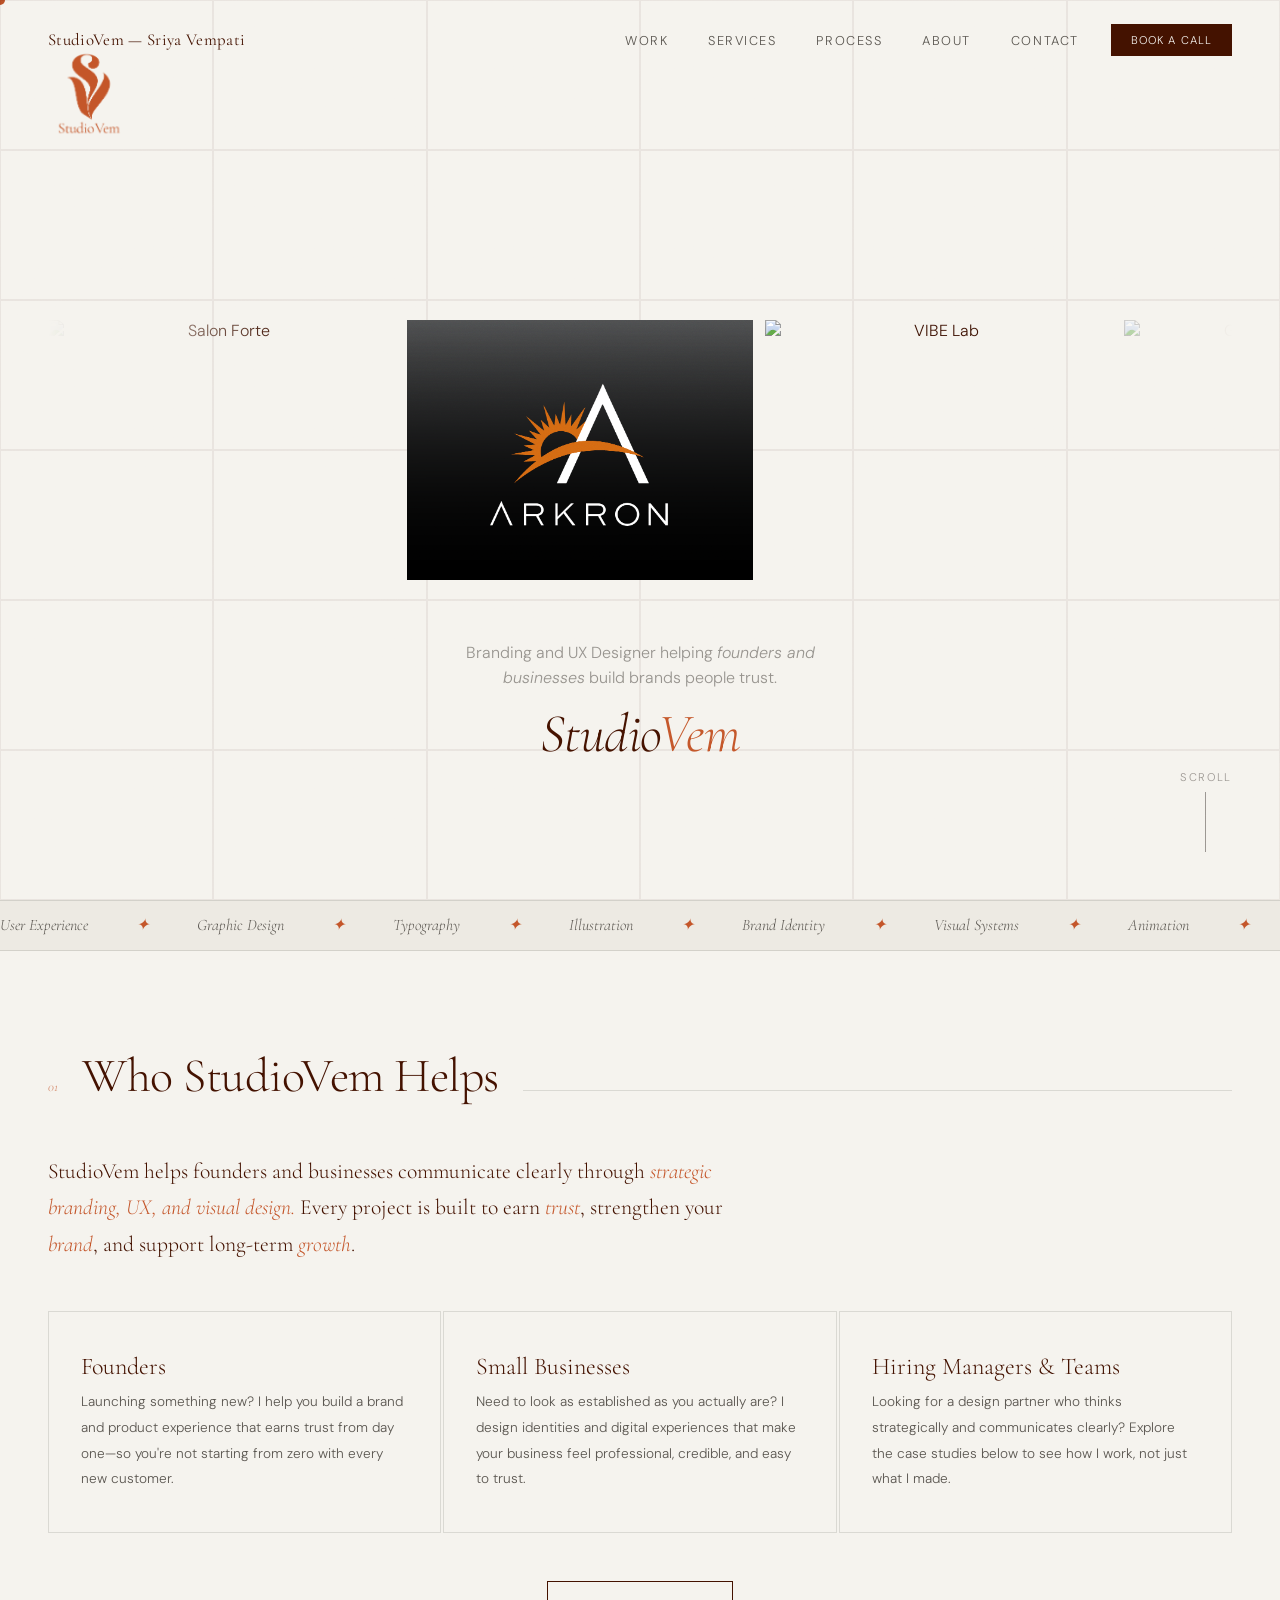
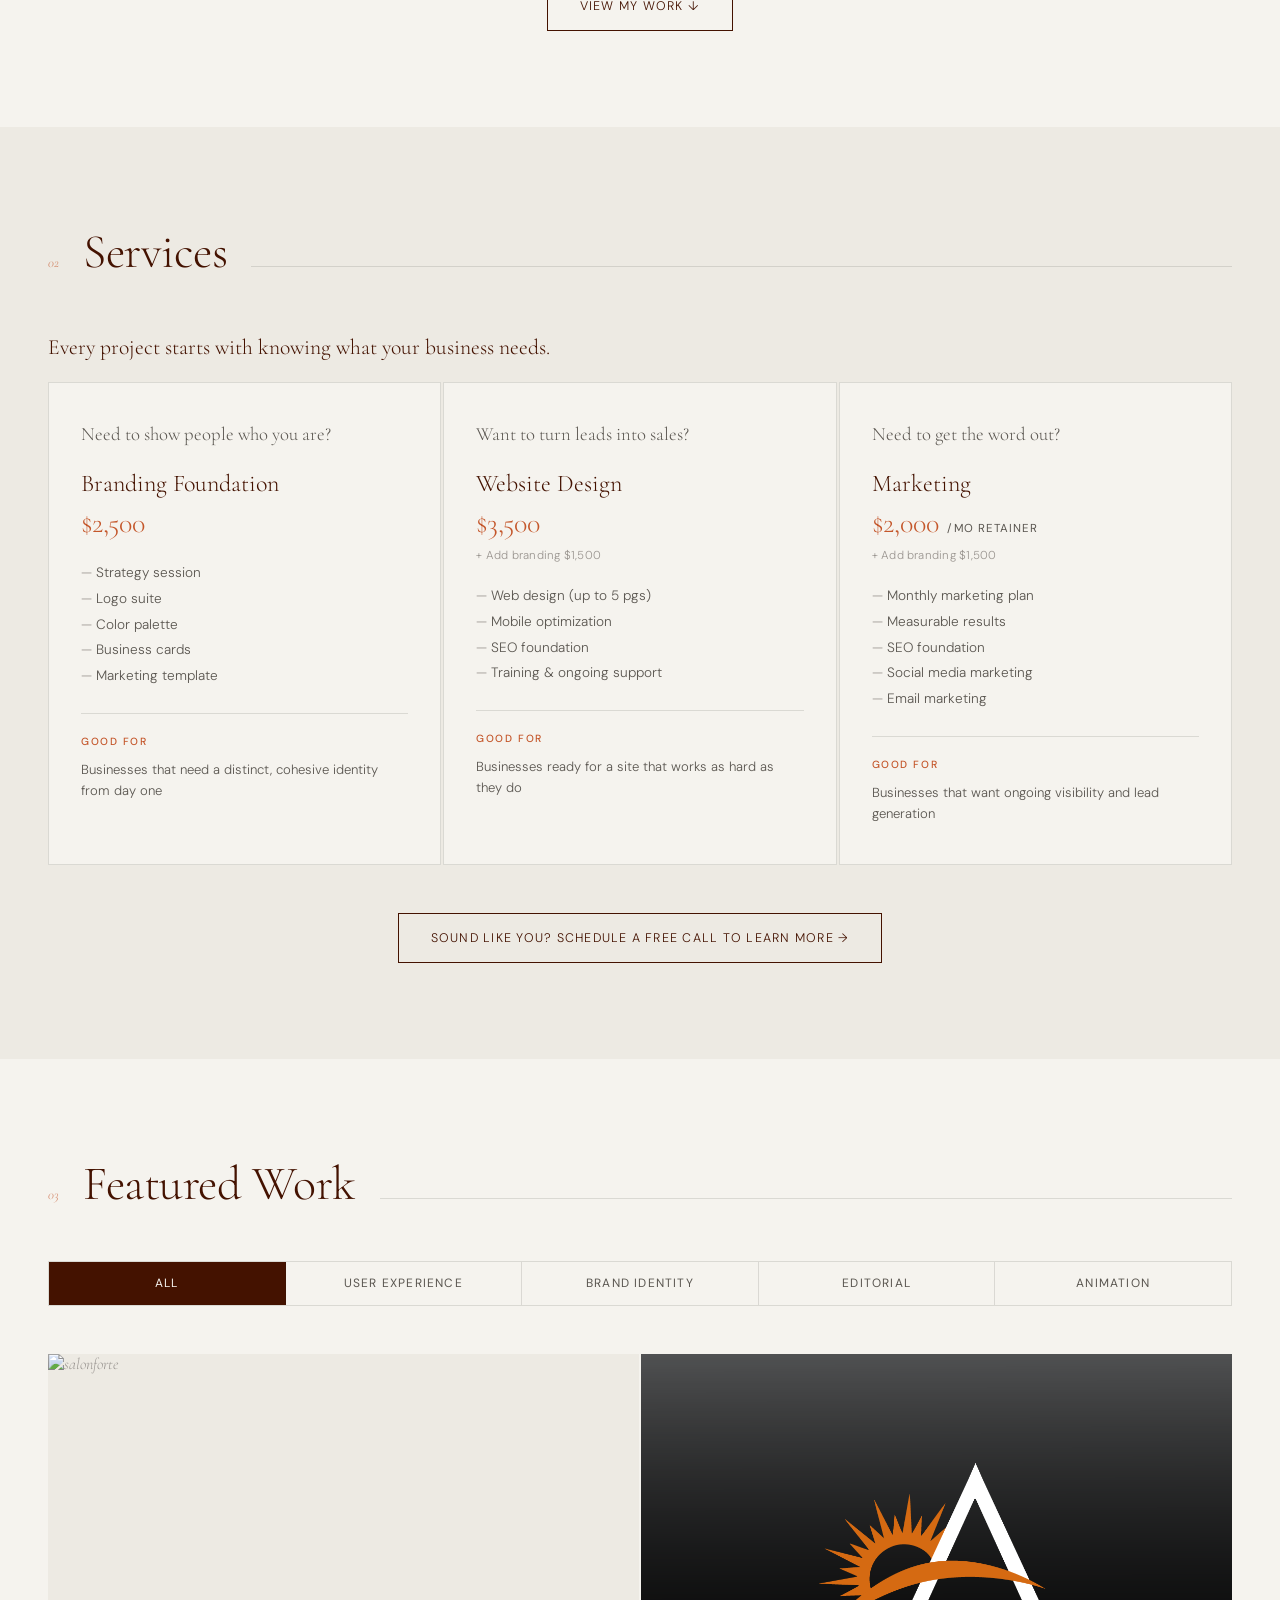
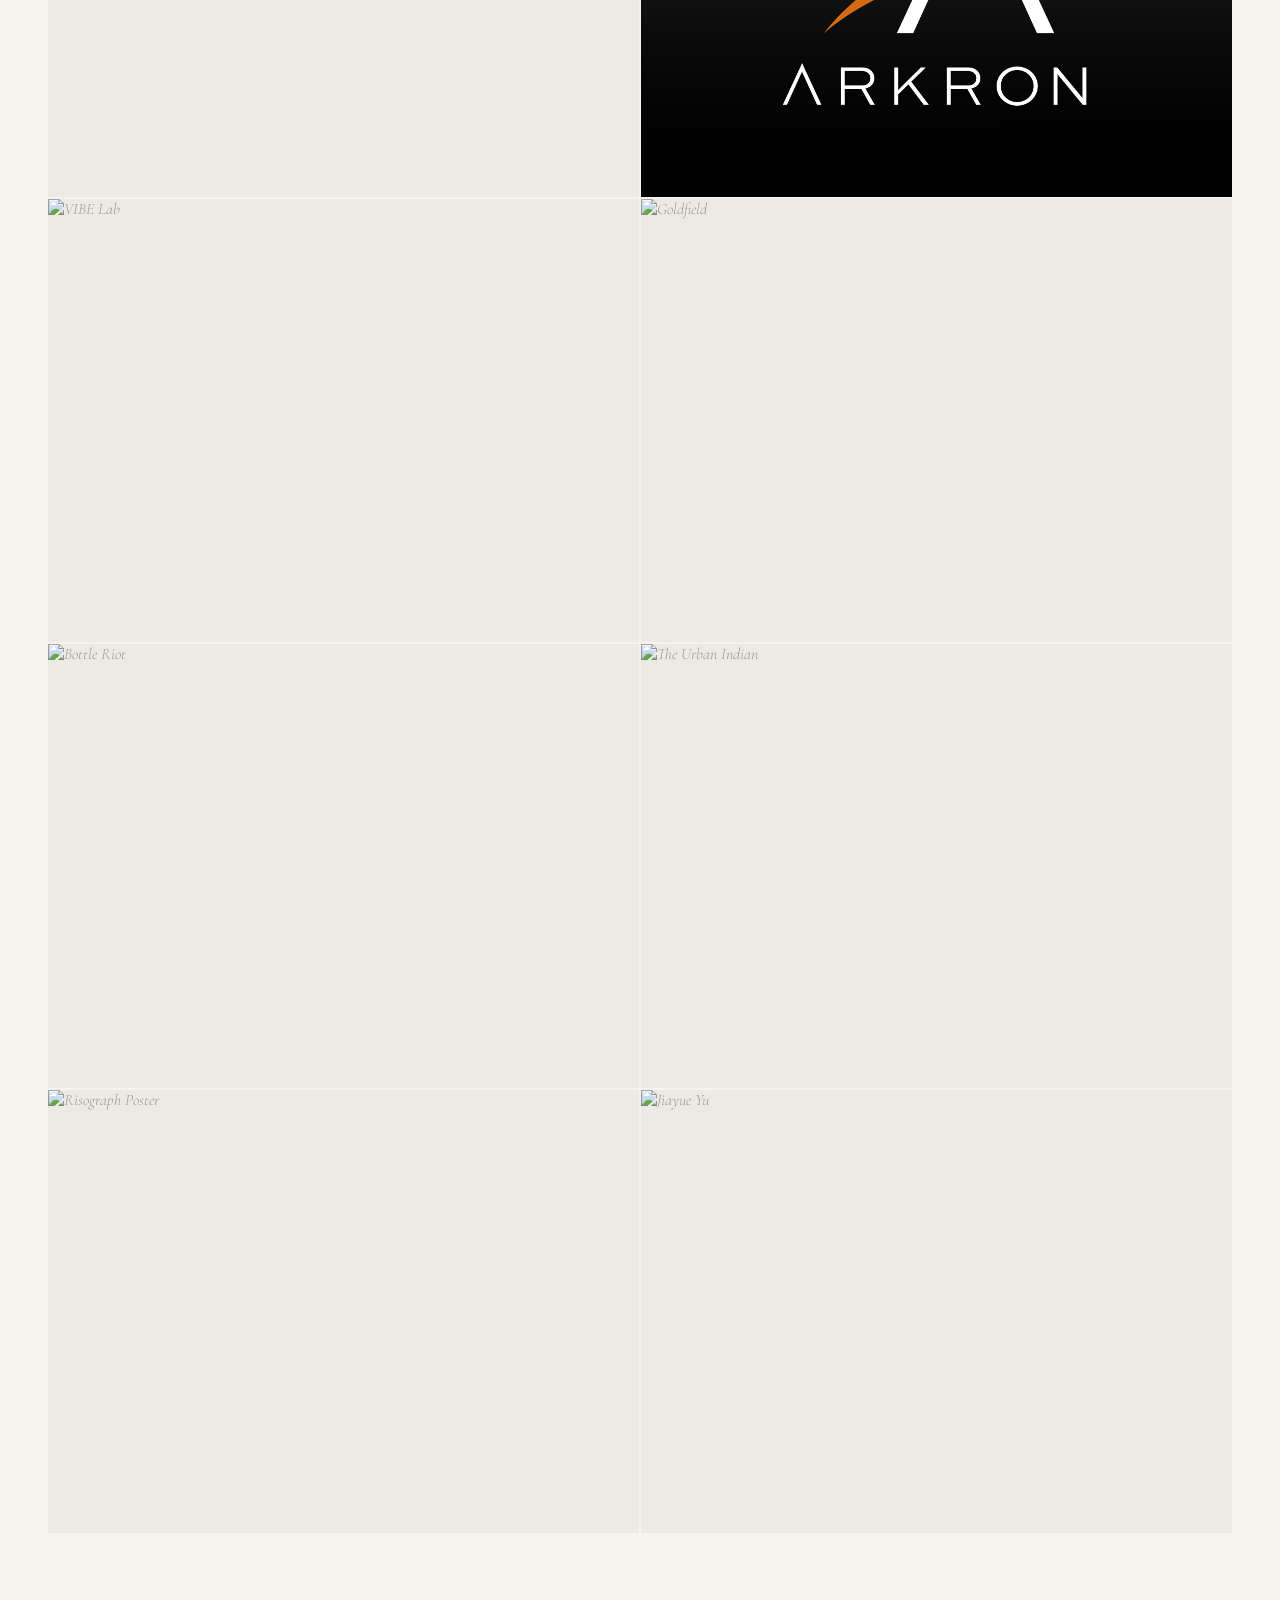
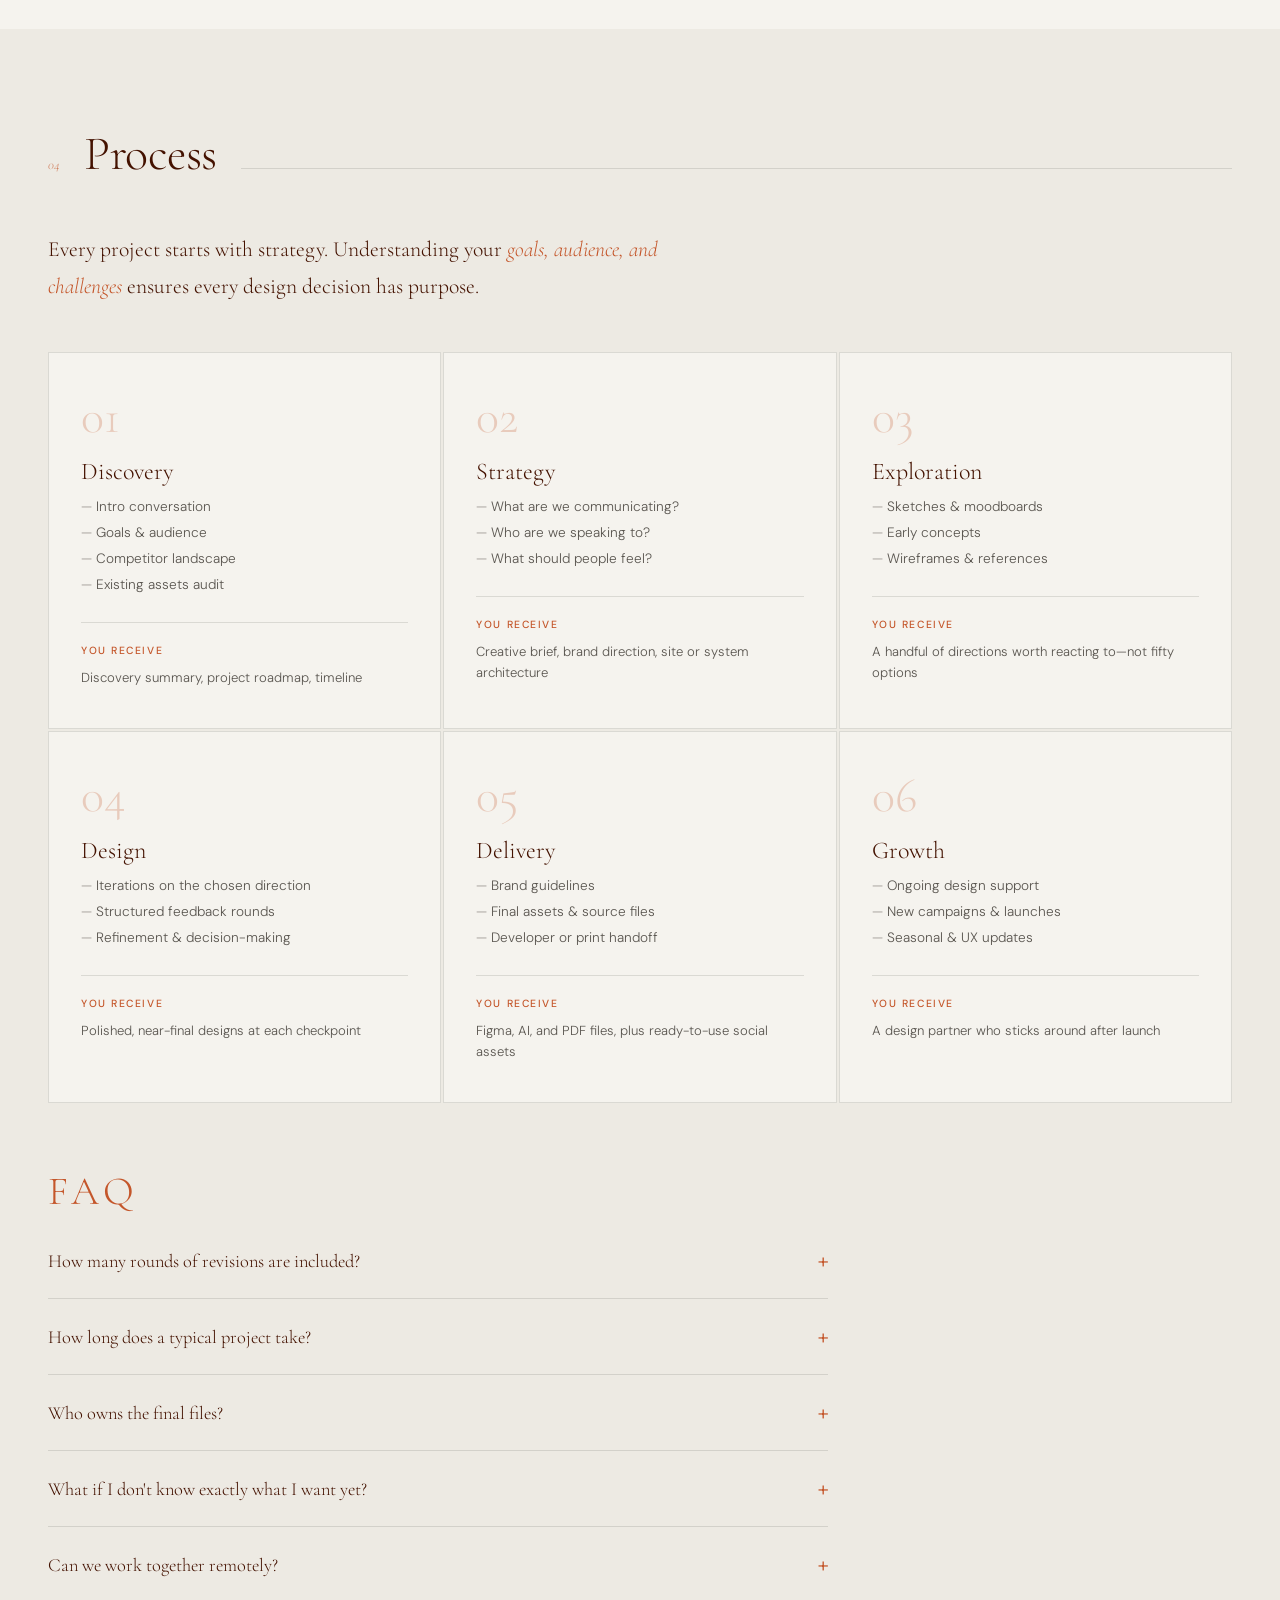
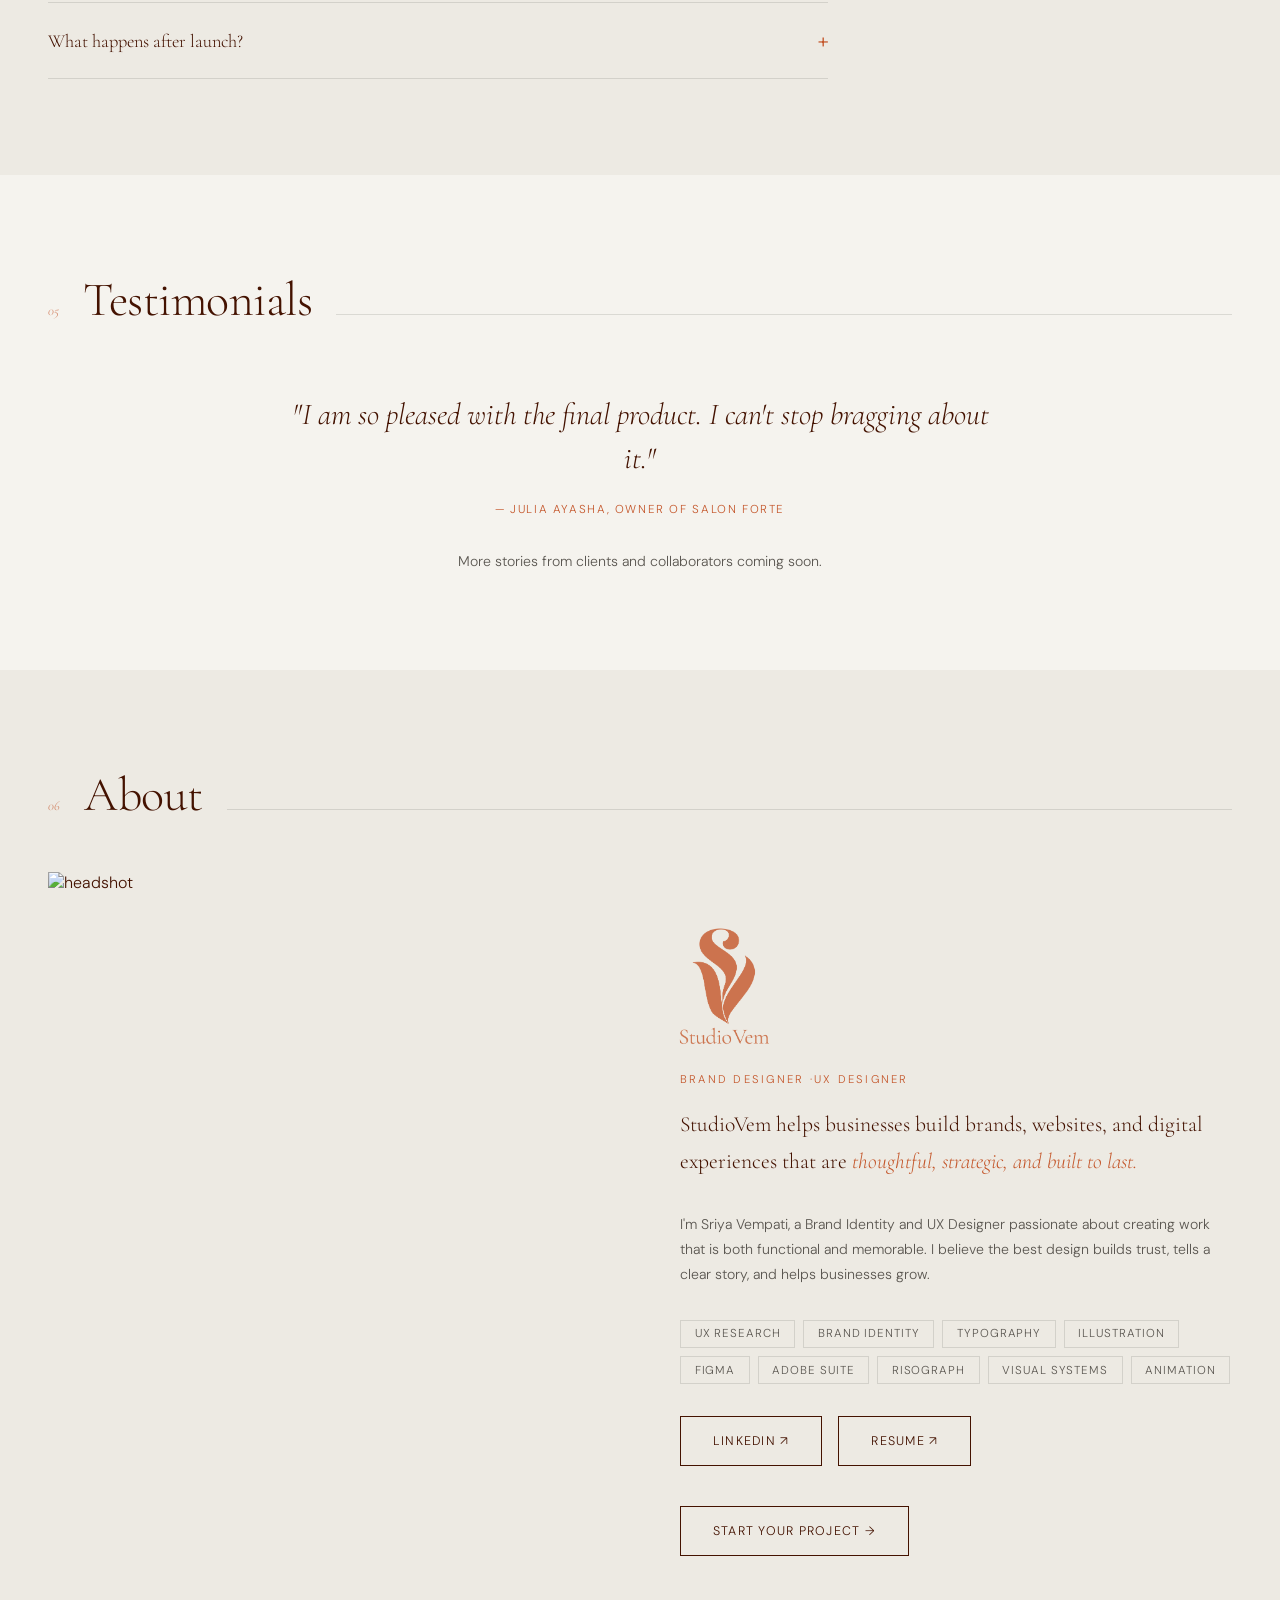
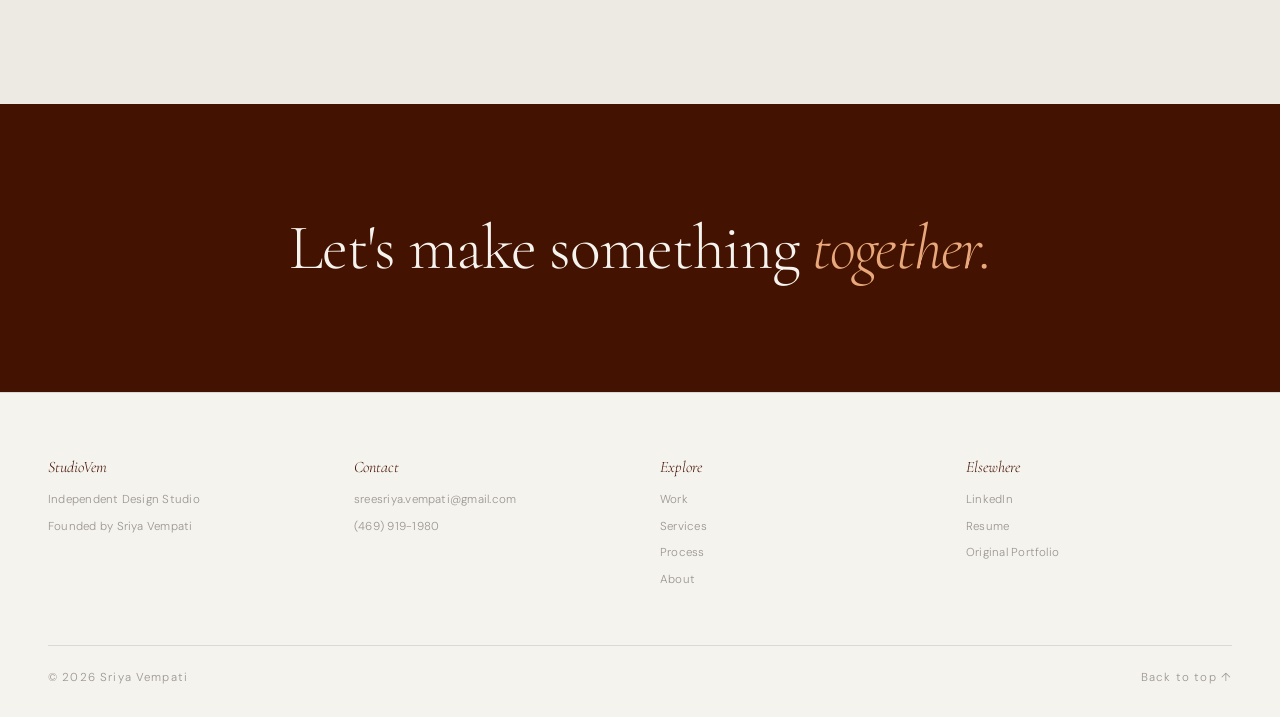
==== commit b6ad7f8b: "prices" ====
--- a/index.html
+++ b/index.html
@@ -172,16 +172,13 @@
   <p class="about-bio reveal" style="max-width:640px; margin-bottom:0.5rem;">
     Every project starts with knowing what your business needs.
   </p>
-  <p class="about-detail reveal" style="max-width:640px; margin-bottom:3rem; font-size:1rem; line-height:1.9;">
-    Need to show people who you are?<br>
-    Want to turn leads into sales?<br>
-    Need to get the word out?
-  </p>
+
 
   <div class="phase-grid phase-grid-3">
 
     <div class="phase-card reveal">
-      <h3 class="phase-title">Branding Foundations</h3>
+      <h3 class="phase-q"> Need to show people who you are?</h3>
+      <h2 class="phase-title">Branding Foundation</h2>
       <p class="phase-price">$2,500</p>
       <ul class="phase-list">
         <li>Strategy session</li>
@@ -197,6 +194,7 @@
     </div>
 
     <div class="phase-card reveal">
+      <h3 class="phase-q">Want to turn leads into sales?</h3>
       <h3 class="phase-title">Website Design</h3>
       <p class="phase-price">$3,500<span class="phase-addon">+ Add branding $1,500</span></p>
       <ul class="phase-list">
@@ -212,6 +210,7 @@
     </div>
 
     <div class="phase-card reveal">
+      <h3 class="phase-q"> Need to get the word out?</h3>
       <h3 class="phase-title">Marketing</h3>
       <p class="phase-price">$2,000<span class="phase-price-unit">/mo retainer</span><span class="phase-addon">+ Add branding $1,500</span></p>
       <ul class="phase-list">
--- a/sriya-vempati-portfolio.css
+++ b/sriya-vempati-portfolio.css
@@ -1739,11 +1739,19 @@
   margin-bottom: 1rem;
 }
 
+.phase-q {
+  font-family:   var(--serif);
+  font-size:     1.25 rem;
+  font-weight:   300;
+  margin-bottom: 1.5rem;
+  color:#5A5650
+}
+
 .phase-title {
   font-family:   var(--serif);
   font-size:     1.5rem;
   font-weight:   300;
-  margin-bottom: 1rem;
+  margin-bottom: .5rem;
 }
 
 /* Price line for the Services pricing cards */
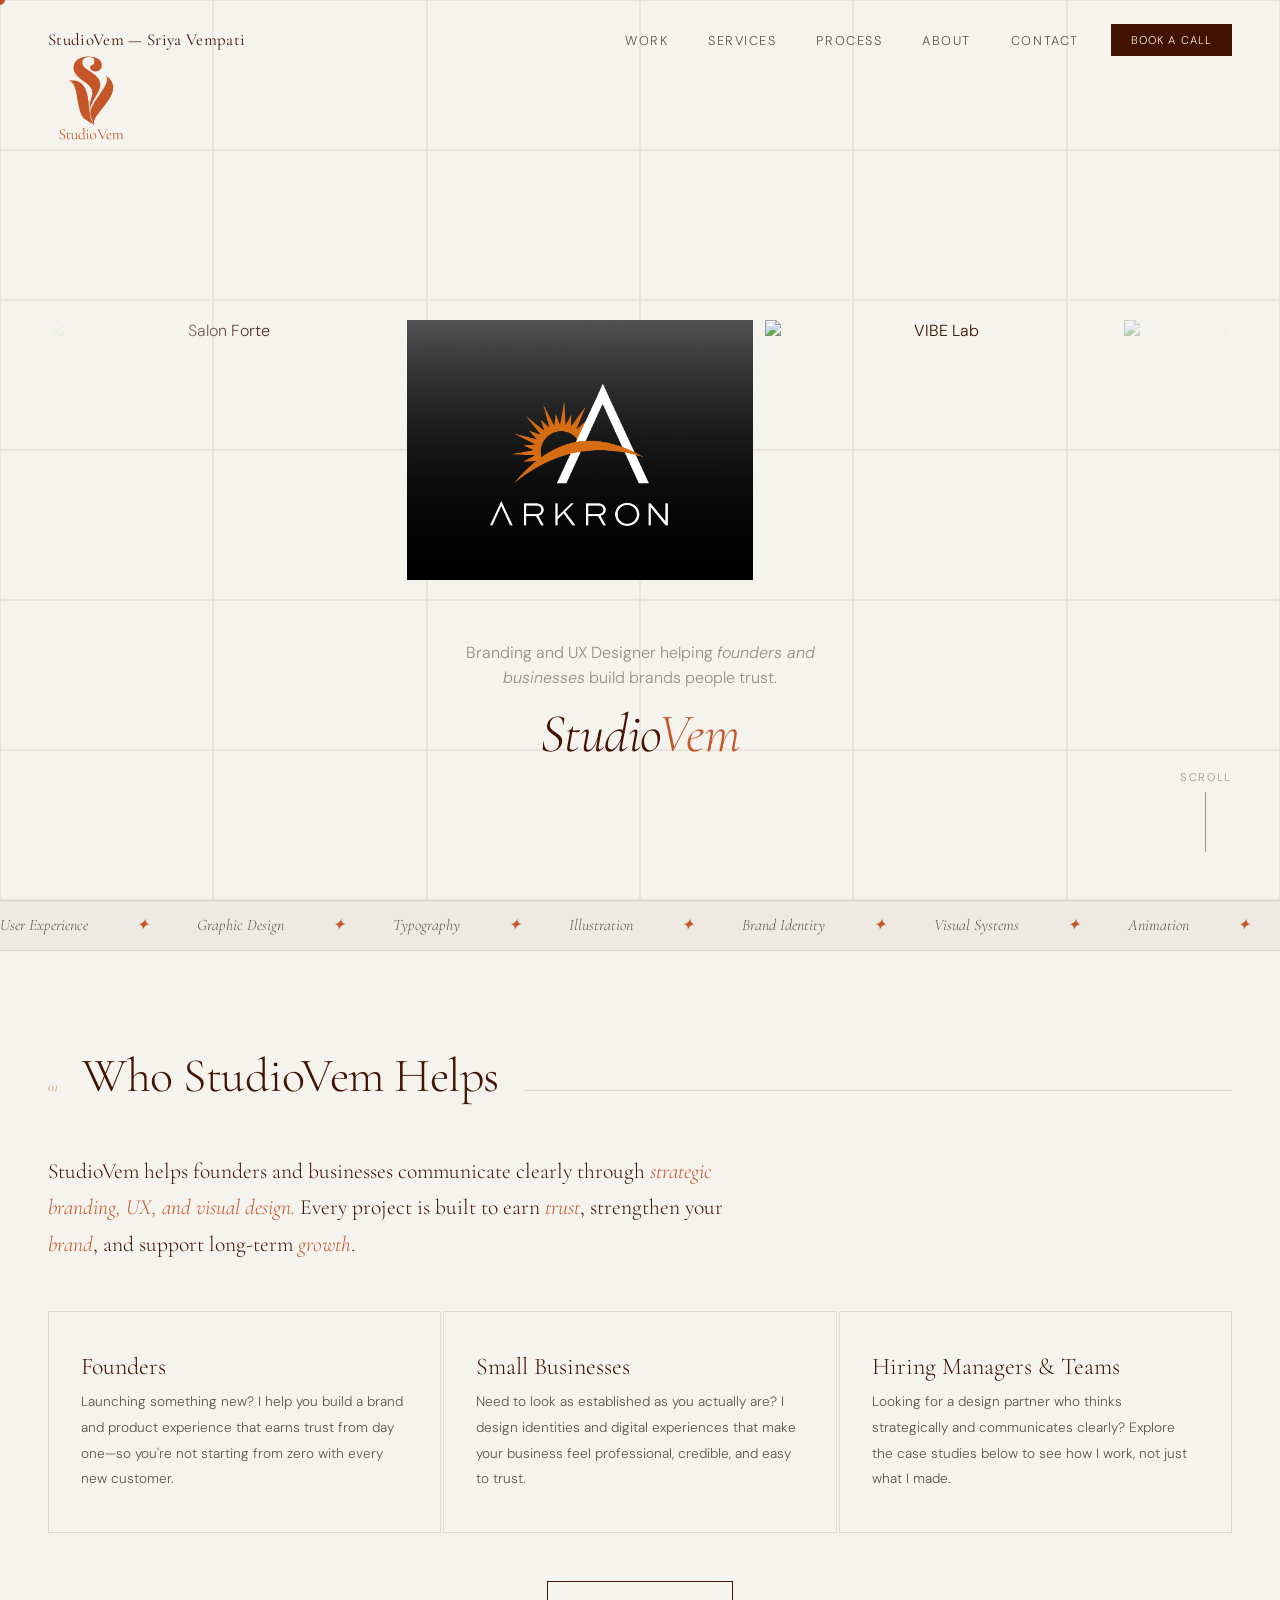
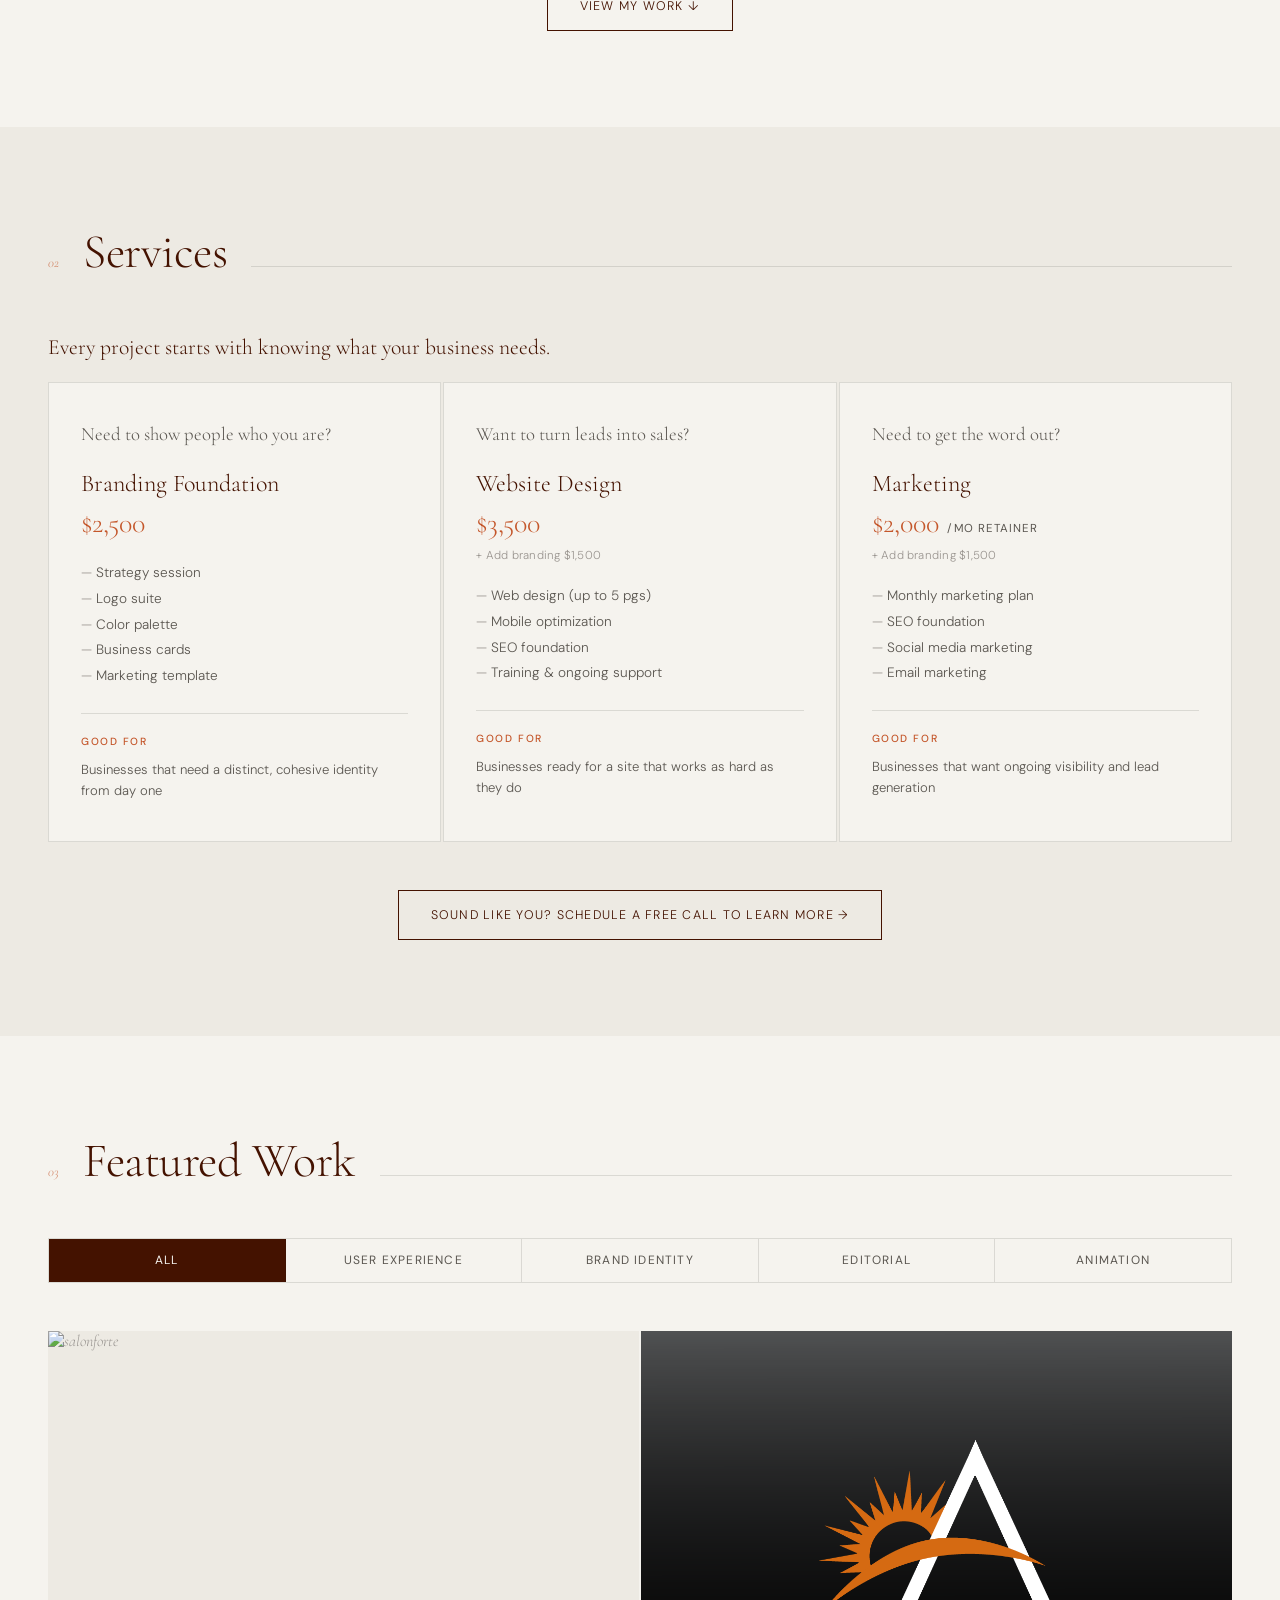
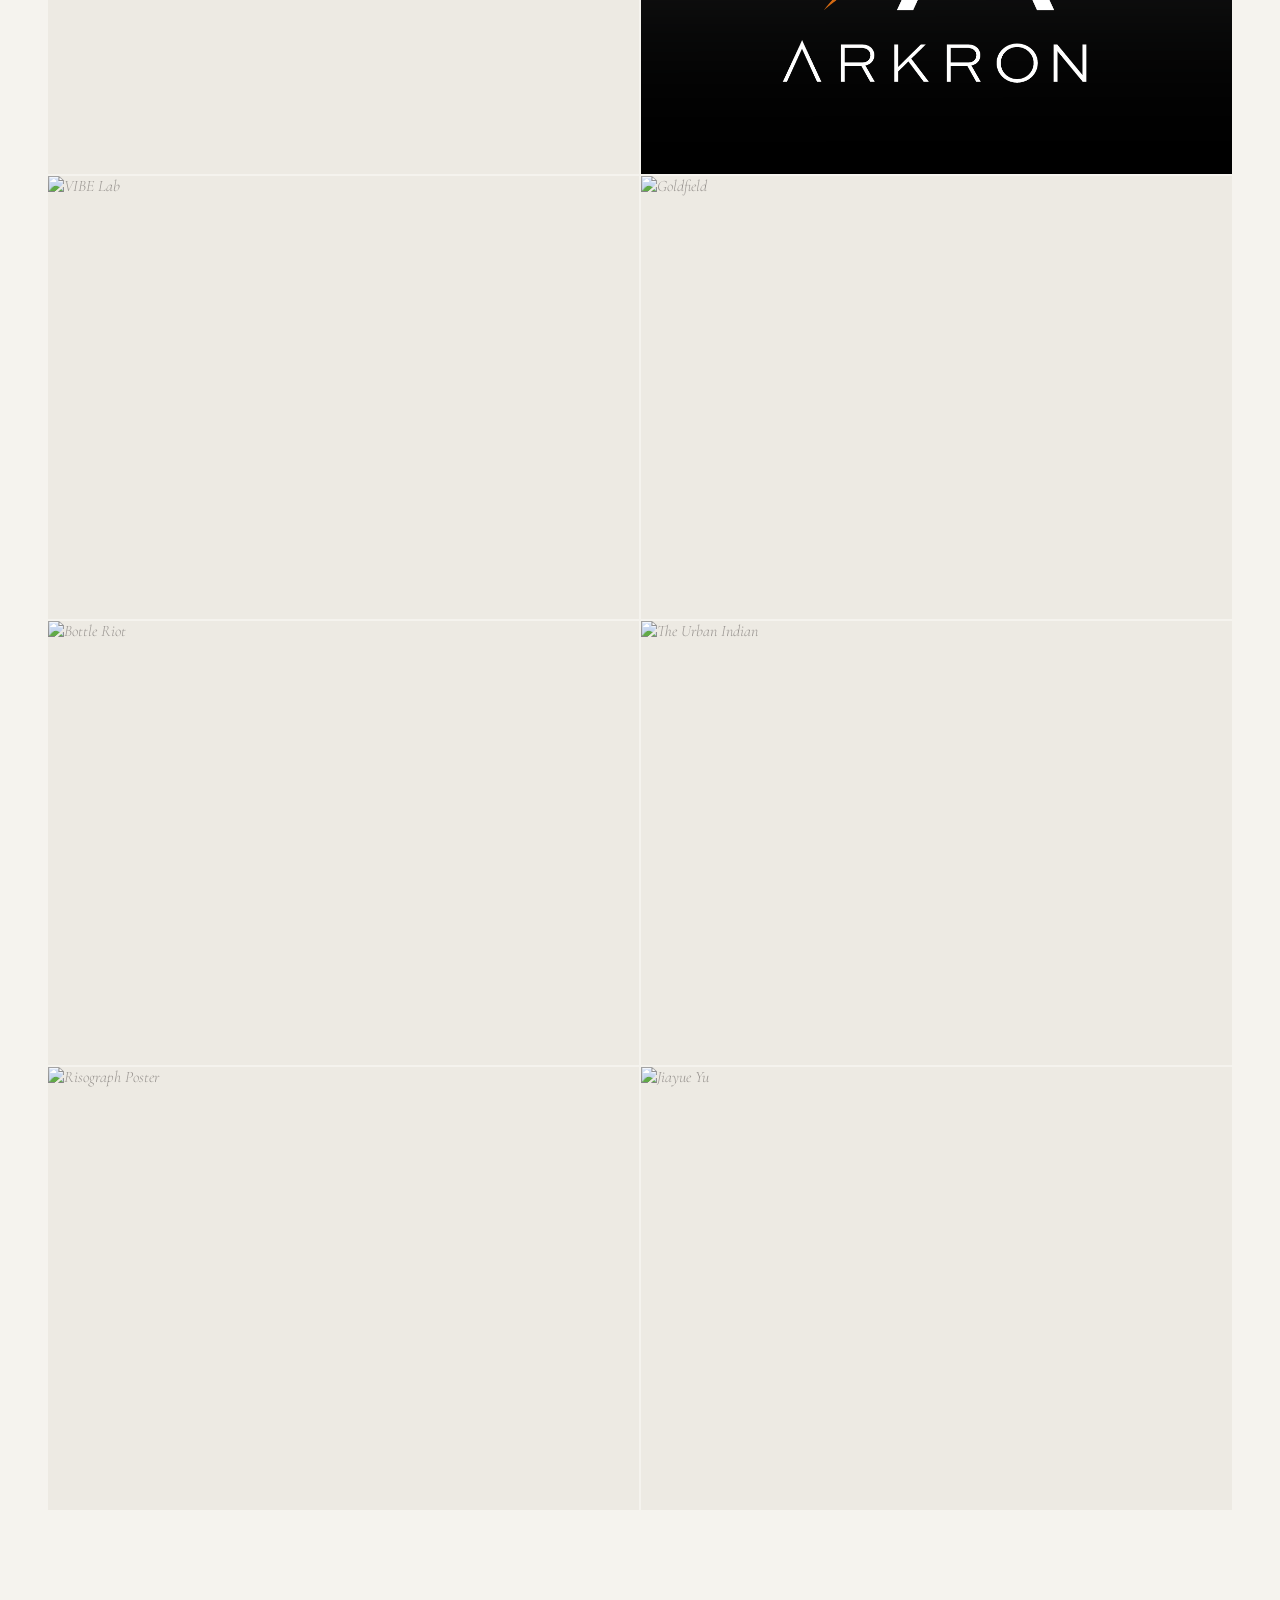
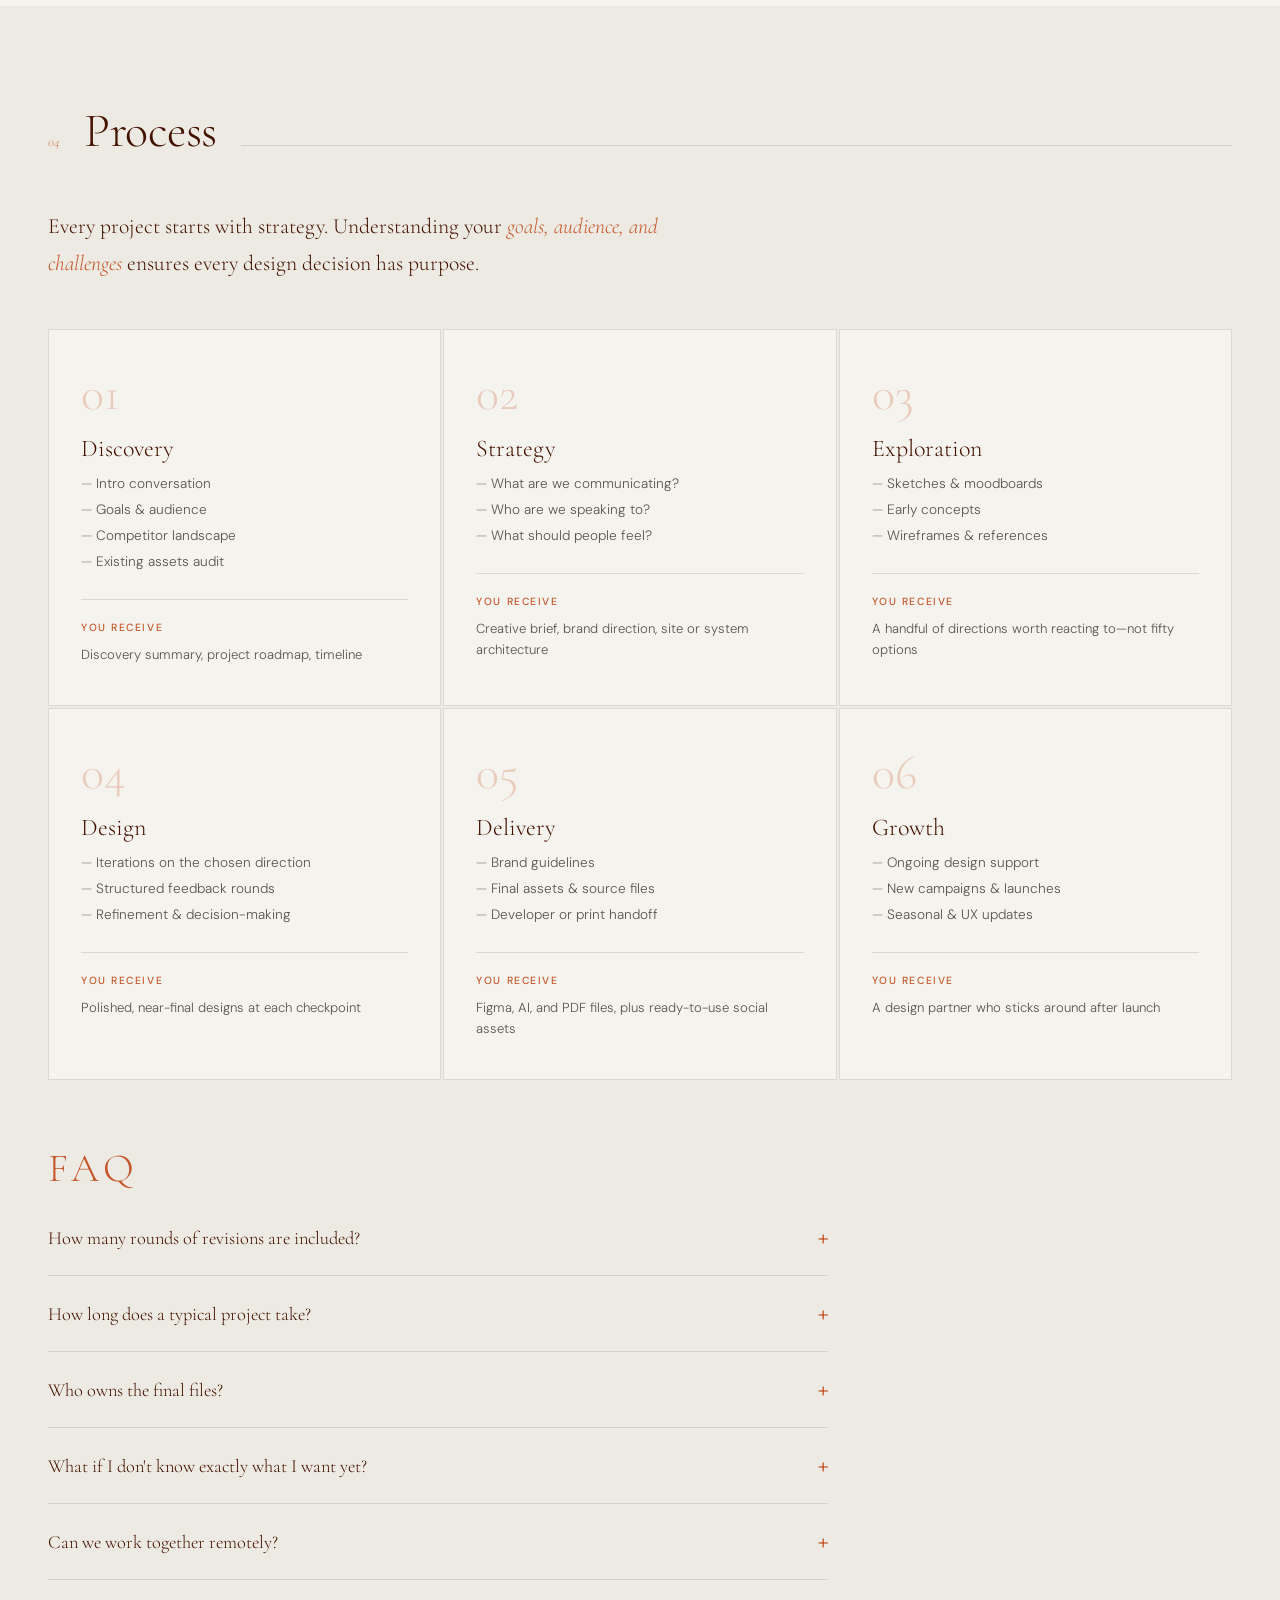
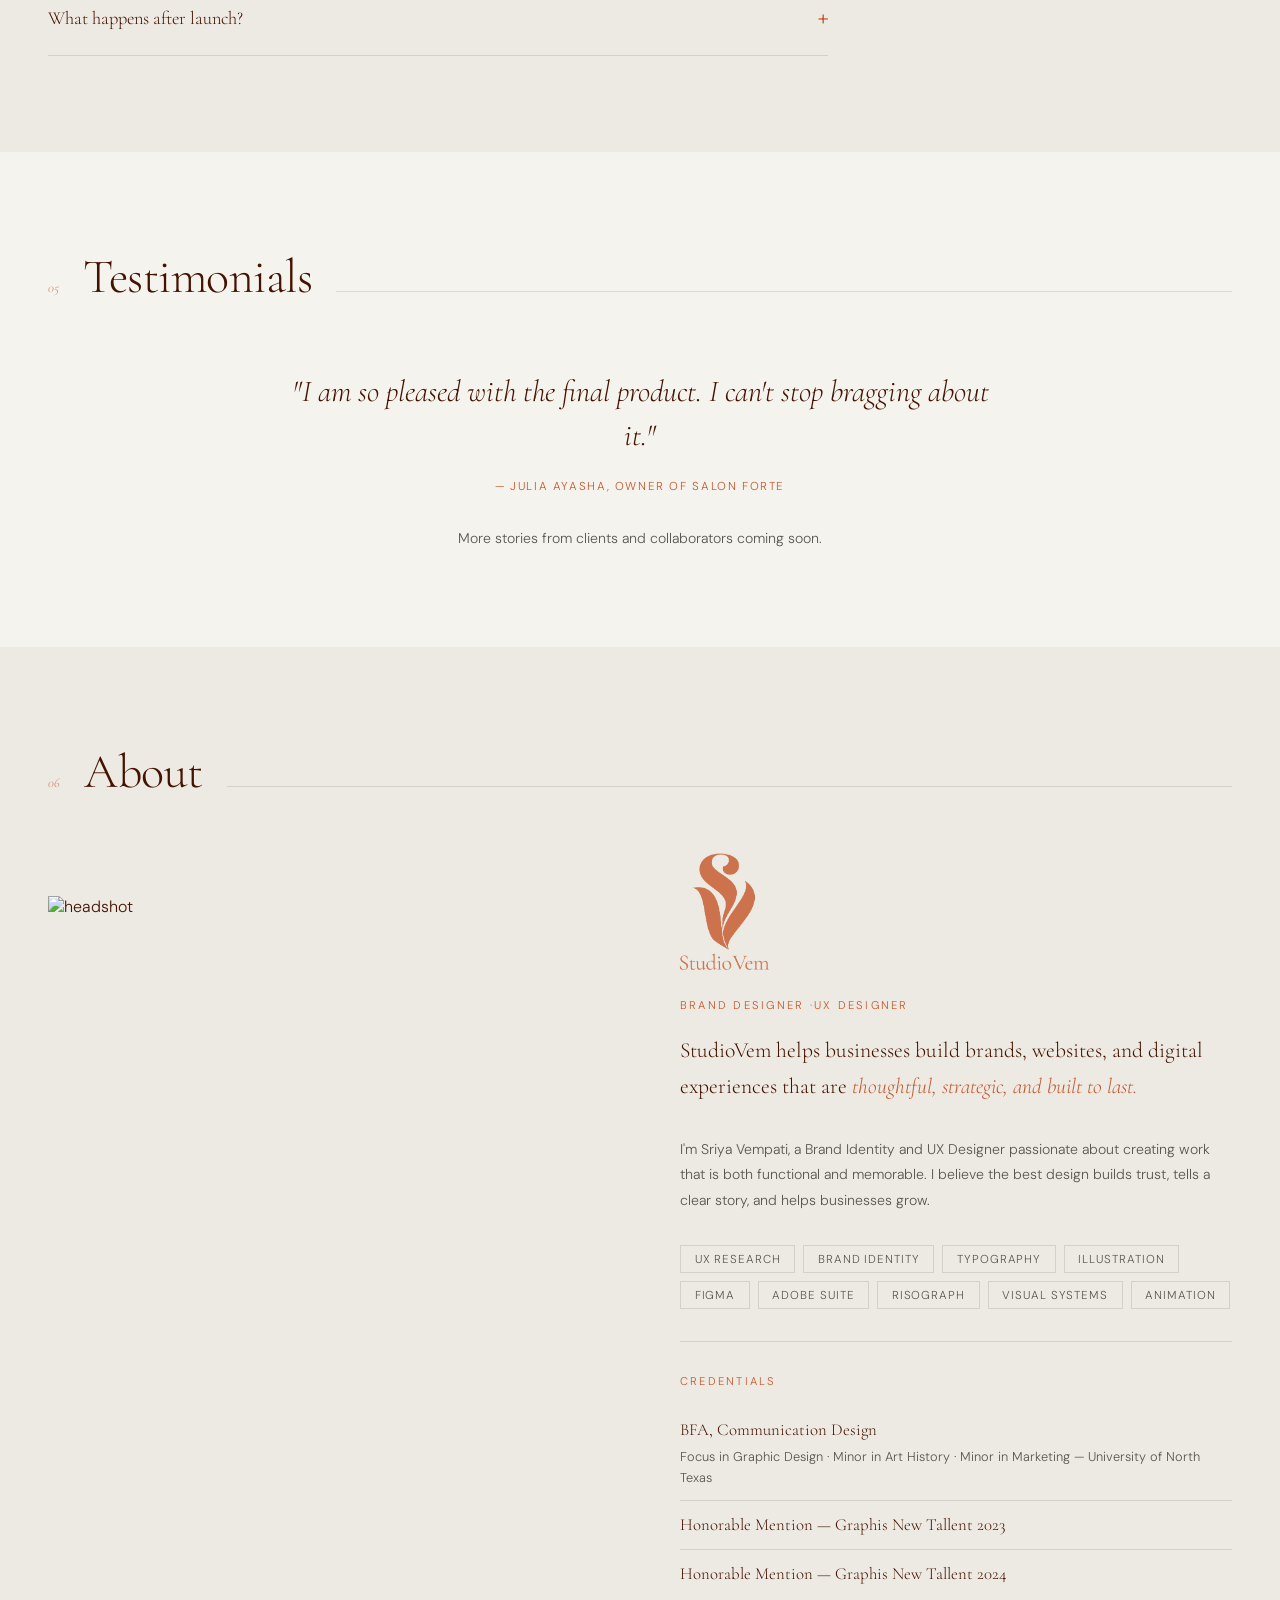
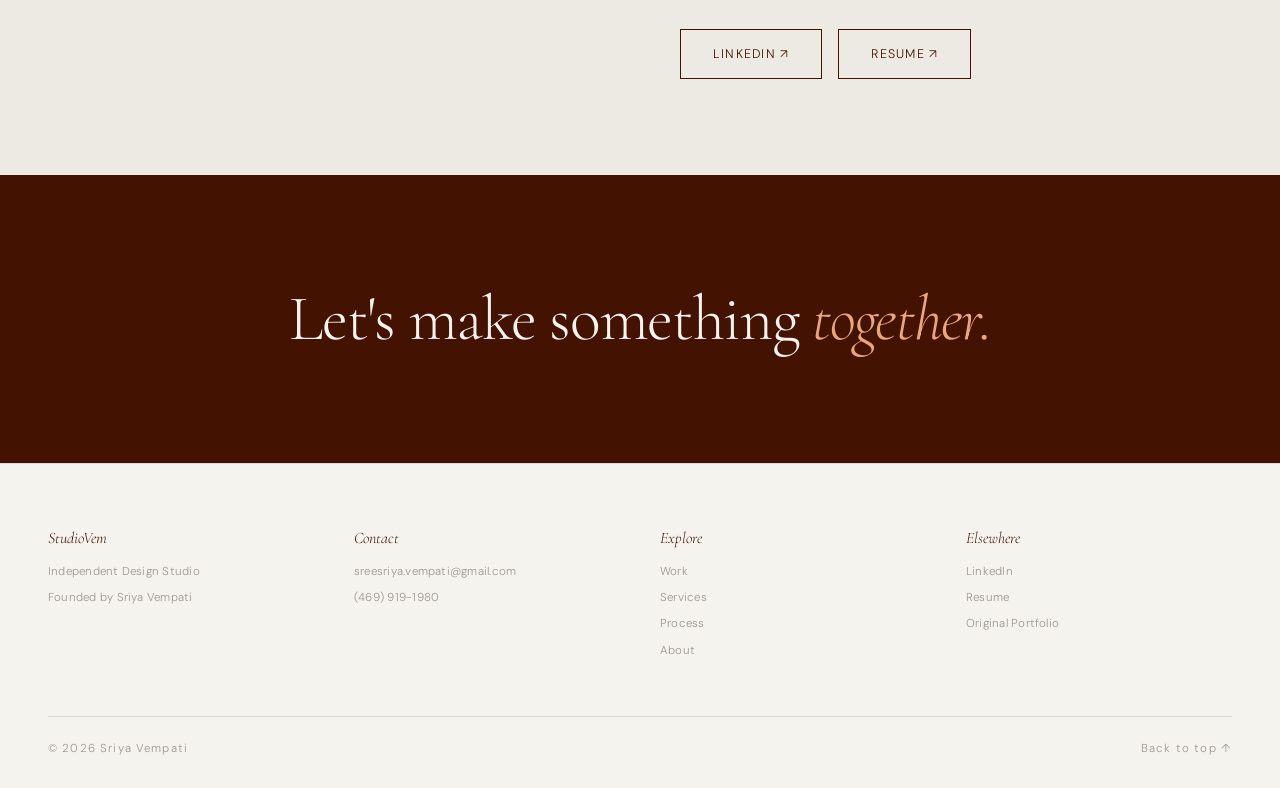
==== commit a0f43131: "bh" ====
--- a/index.html
+++ b/index.html
@@ -215,7 +215,6 @@
       <p class="phase-price">$2,000<span class="phase-price-unit">/mo retainer</span><span class="phase-addon">+ Add branding $1,500</span></p>
       <ul class="phase-list">
         <li>Monthly marketing plan</li>
-        <li>Measurable results</li>
         <li>SEO foundation</li>
         <li>Social media marketing</li>
         <li>Email marketing</li>
@@ -320,13 +319,13 @@
       </div>
       <!--<span class="project-card-label">Brand Identity</span>-->
       <div class="award-badge">
-        <span class="award-badge-title">Graphis 2023</span>
+        <span class="award-badge-title">Graphis New Tallent 2023</span>
         <span class="award-badge-sub">Honorable Mention</span>
       </div>
       <div class="project-overlay">
         <p class="project-tag">Brand Identity <span class="project-worktype">· Course Work</span></p>
         <h3 class="project-name">Bottle Riot</h3>
-        <p class="project-desc">Honorable Mention — Graphis 2023. A bold rebrand for an Asheville wine bar and listening lounge.</p>
+        <p class="project-desc">Honorable Mention — Graphis New Tallent 2023. A bold rebrand for an Asheville wine bar and listening lounge.</p>
       </div>
     </div>
 
@@ -574,16 +573,33 @@
         <span class="skill-tag">Visual Systems</span>
         <span class="skill-tag">Animation</span>
       </div>
+
+            <div class="credentials-block">
+        <p class="credentials-heading">Credentials</p>
+        <div class="credential-item">
+          <p class="credential-title">BFA, Communication Design</p>
+          <p class="credential-sub">Focus in Graphic Design · Minor in Art History · Minor in Marketing — University of North Texas</p>
+        </div>
+        <div class="credential-item">
+          <p class="credential-title">Honorable Mention — Graphis New Tallent 2023</p>
+        </div>
+        <div class="credential-item">
+          <p class="credential-title">Honorable Mention — Graphis New Tallent 2024</p>
+        </div>
+      </div>
+
+
       <div class="about-links">
         <!-- TODO: replace with your real LinkedIn URL -->
         <a href="https://www.linkedin.com/in/sreesriyavempati/" target="_blank" class="cta-button">LinkedIn ↗</a>
         <!-- Add your resume image (and PDF) to the images folder, e.g. images/resume.png + images/resume.pdf -->
         <a href="images/resume.pdf" class="cta-button" onclick="event.preventDefault(); openModal('resume');">Resume ↗</a>
       </div>
+      <!--
       <div class="reveal" style="margin-top:2.5rem;">
         <a href="https://calendly.com/sreesriya-vempati/30min" class="cta-button"
            onclick="if (window.Calendly) { Calendly.initPopupWidget({url: 'https://calendly.com/sreesriya-vempati/30min'}); return false; }">Start Your Project →</a>
-      </div>
+      </div>-->
     </div>
   </div>
 </section>
@@ -703,7 +719,7 @@
     <p class="modal-eyebrow">Graphic Design · Brand Identity · 2025</p>
     <h2 class="modal-title">Bottle Riot</h2>
     <p class="modal-worktype">Course Work</p>
-    <p class="modal-subtitle">Honorable Mention — Graphis 2023</p>
+    <p class="modal-subtitle">Honorable Mention — Graphis New Tallent 2023</p>
   </div>
   <div class="modal-body">
     <img src="images/bottleriot1.png" alt="Bottle Riot Brand Board">
--- a/sriya-vempati-portfolio.css
+++ b/sriya-vempati-portfolio.css
@@ -1832,6 +1832,7 @@
   color:           var(--ink);
   text-decoration: none;
   transition:      background 0.3s, color 0.3s;
+  margin-bottom:   1 rem;
 }
 
 .cta-button:hover {
@@ -1970,6 +1971,44 @@
 }
 
 
+/* ── ABOUT: CREDENTIALS ──────────────────────────────────── */
+
+.credentials-block {
+  margin-top:  2rem;
+  padding-top: 2rem;
+  border-top:  1px solid var(--line);
+}
+
+.credentials-heading {
+  font-size:      0.7rem;
+  letter-spacing: 0.2em;
+  text-transform: uppercase;
+  color:          var(--accent);
+  margin-bottom:  1.1rem;
+}
+
+.credential-item {
+  padding: 0.75rem 0;
+  border-bottom: 1px solid var(--line);
+}
+
+.credential-item:last-child { border-bottom: none; }
+
+.credential-title {
+  font-family: var(--serif);
+  font-size:   1.05rem;
+  font-weight: 300;
+  color:       var(--ink);
+  line-height: 1.4;
+}
+
+.credential-sub {
+  margin-top:  0.35rem;
+  font-size:   0.8rem;
+  color:       var(--ink2);
+  line-height: 1.6;
+}
+
 /* ── ABOUT: LinkedIn / Resume buttons ───────────────────── */
 
 .about-links {
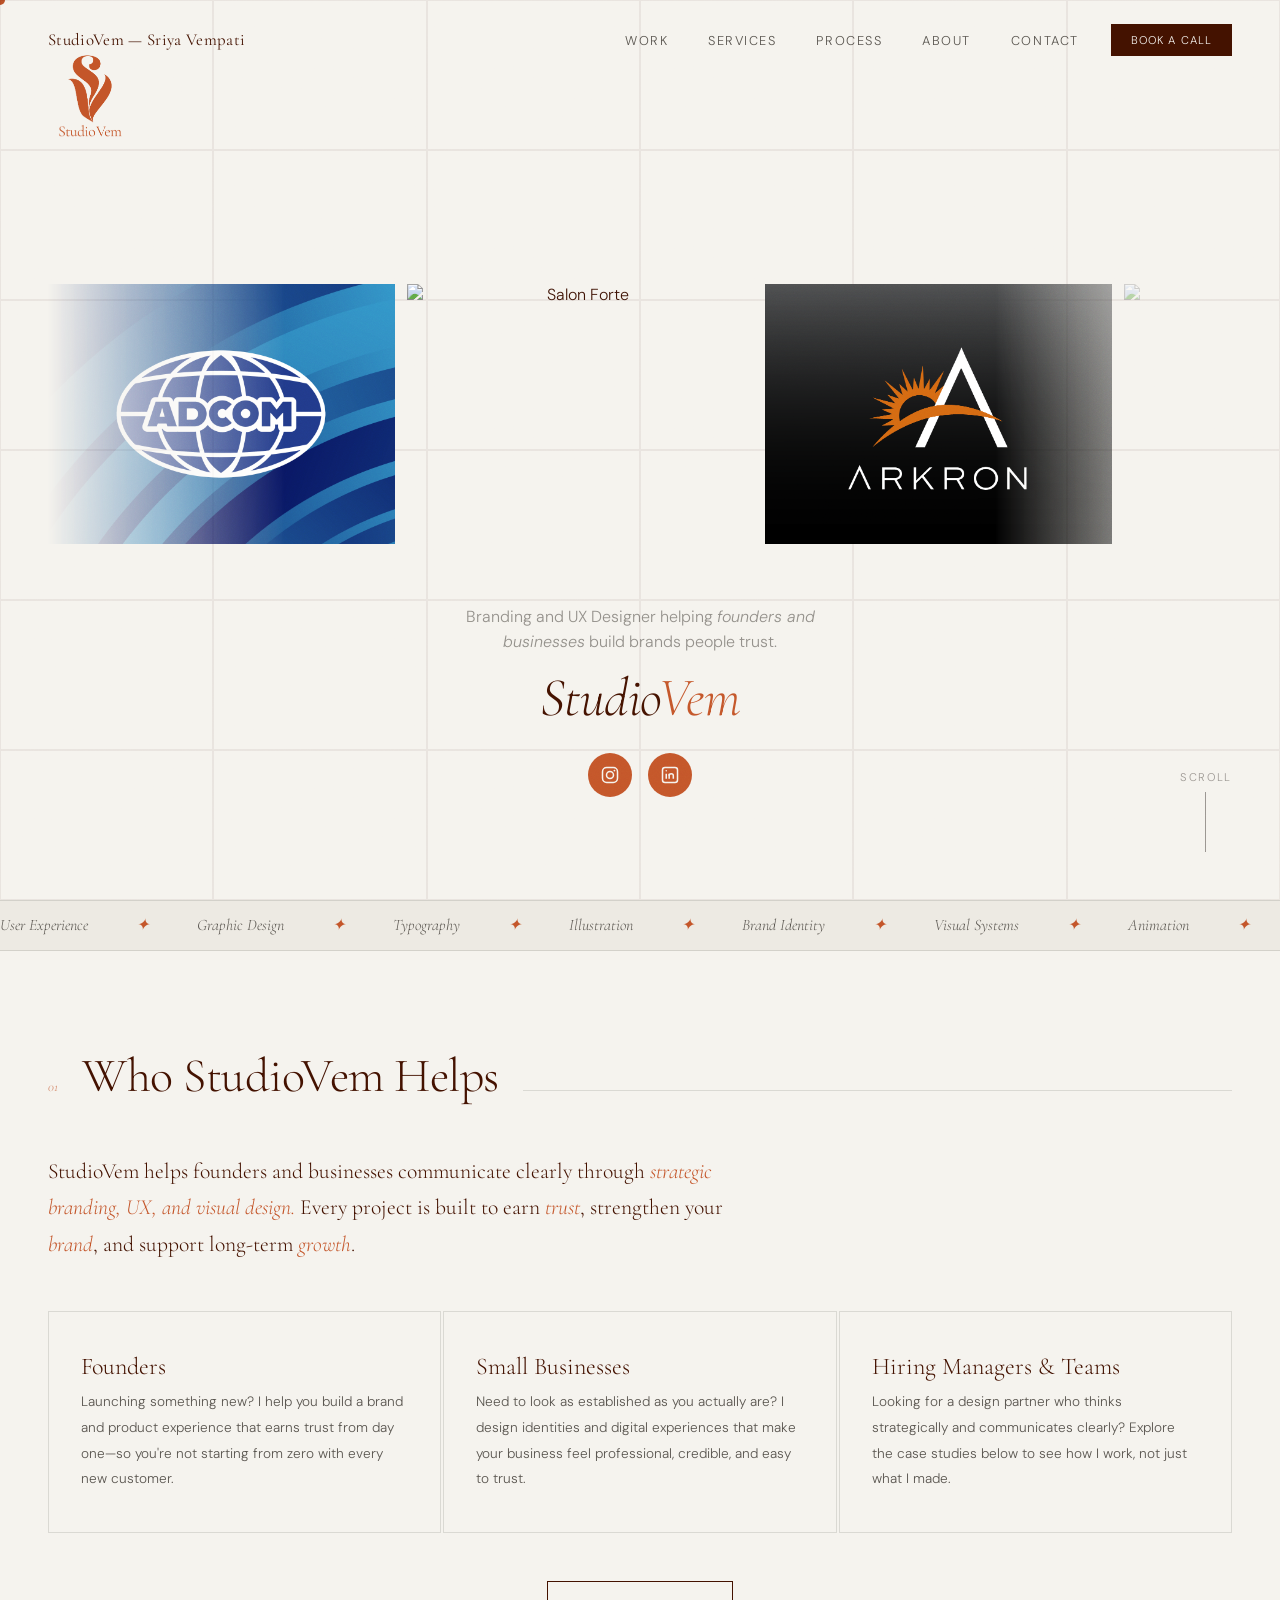
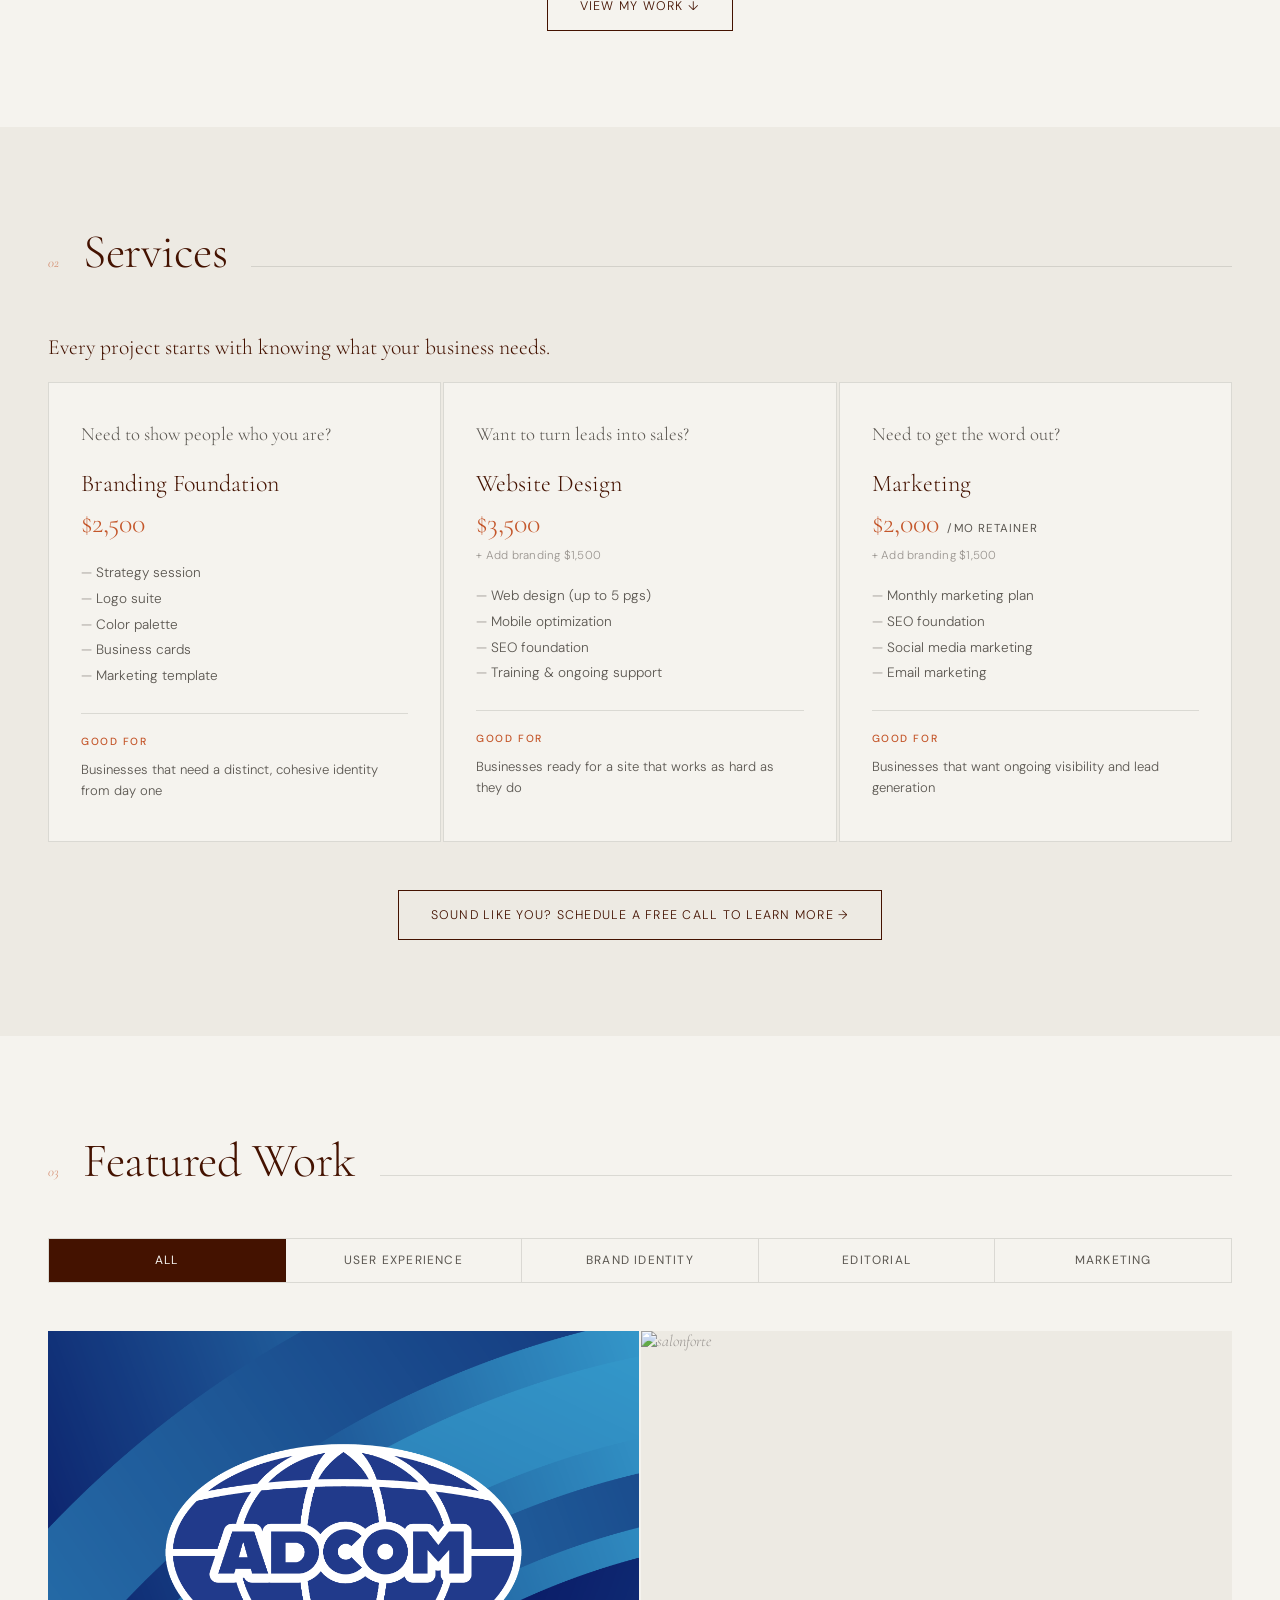
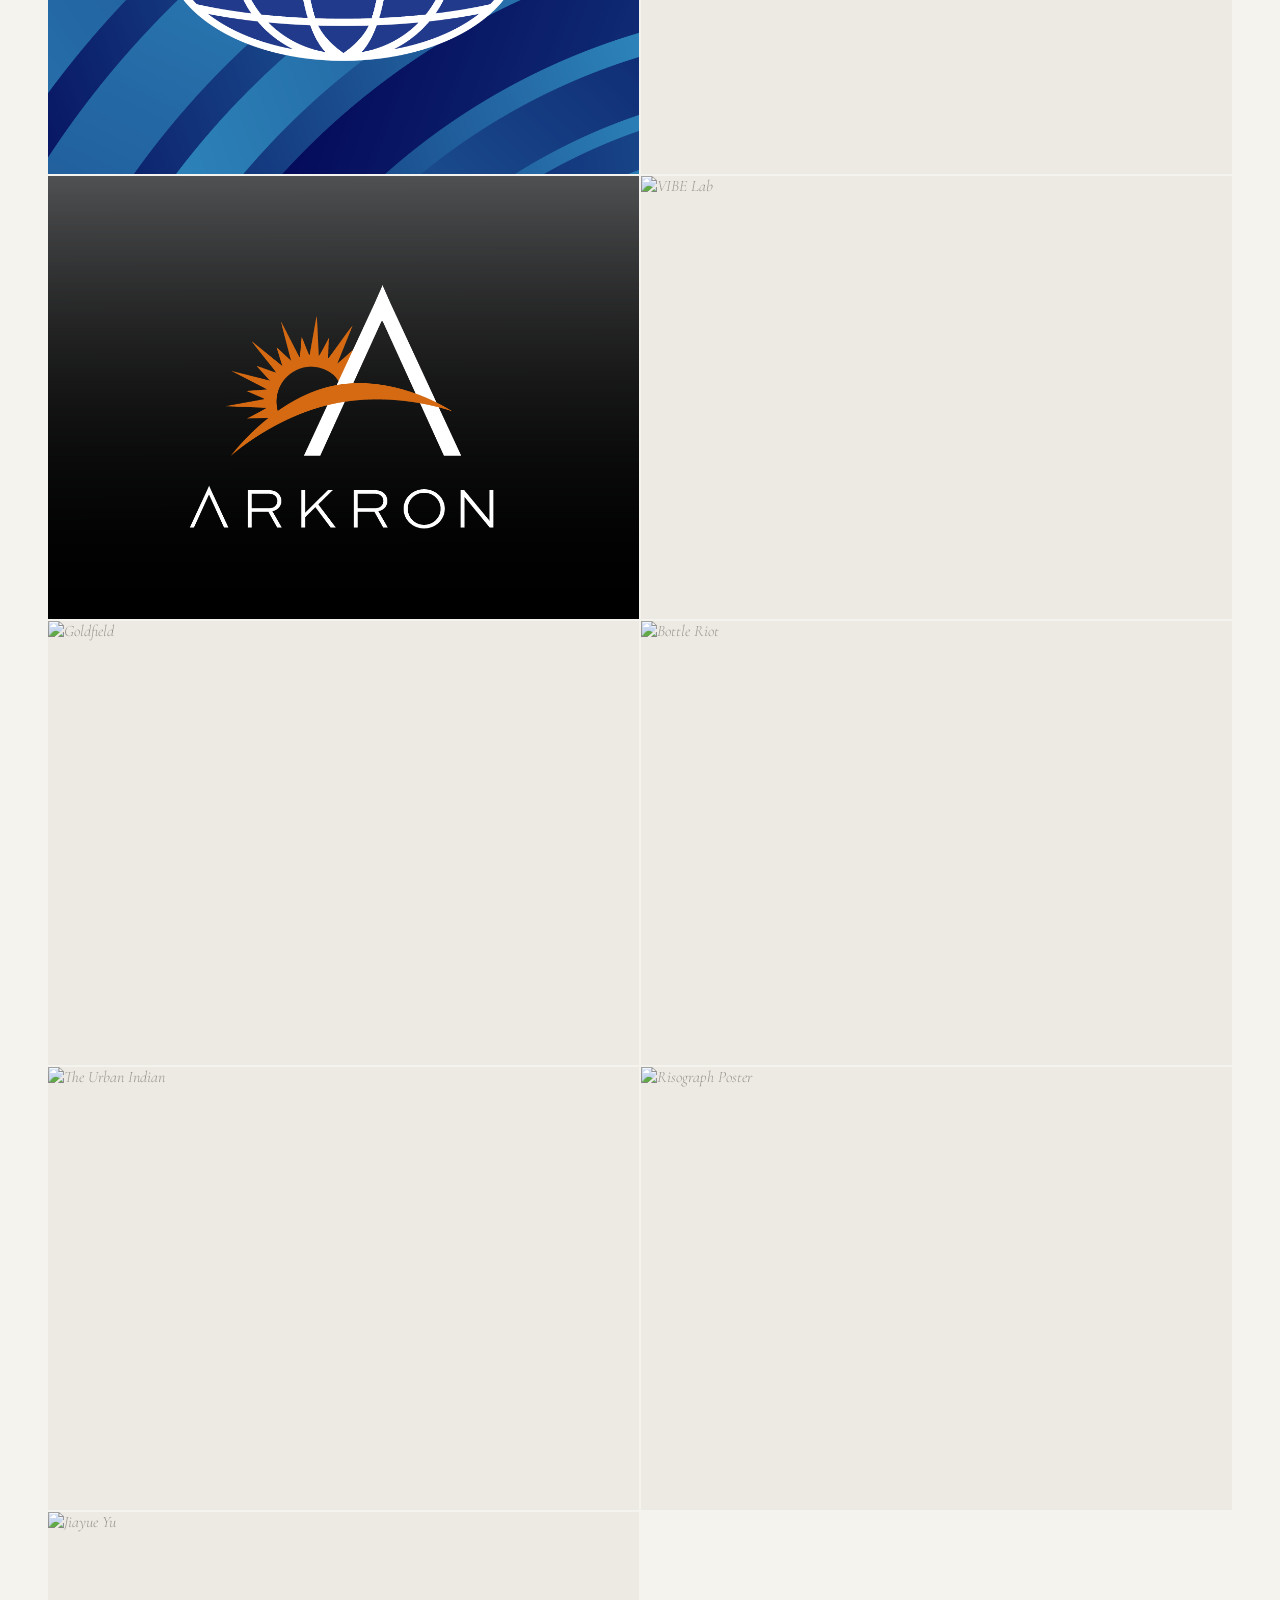
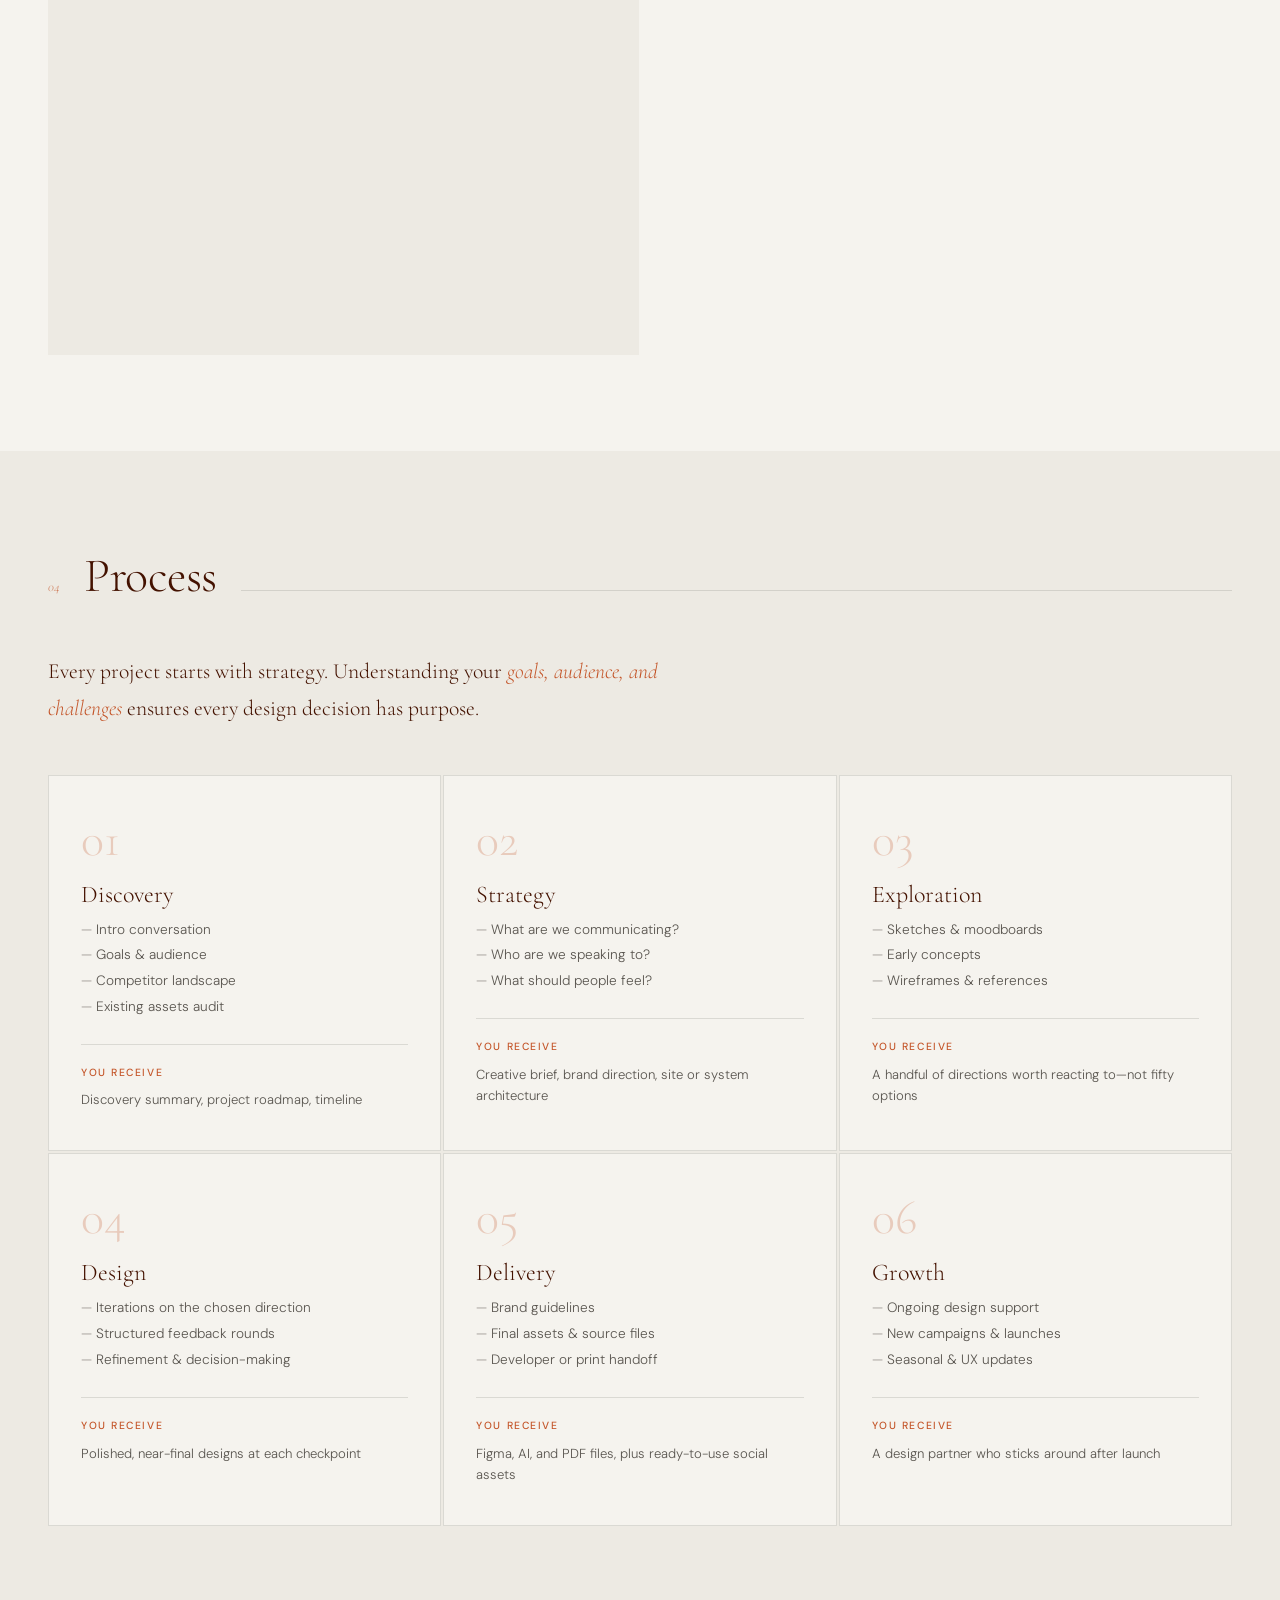
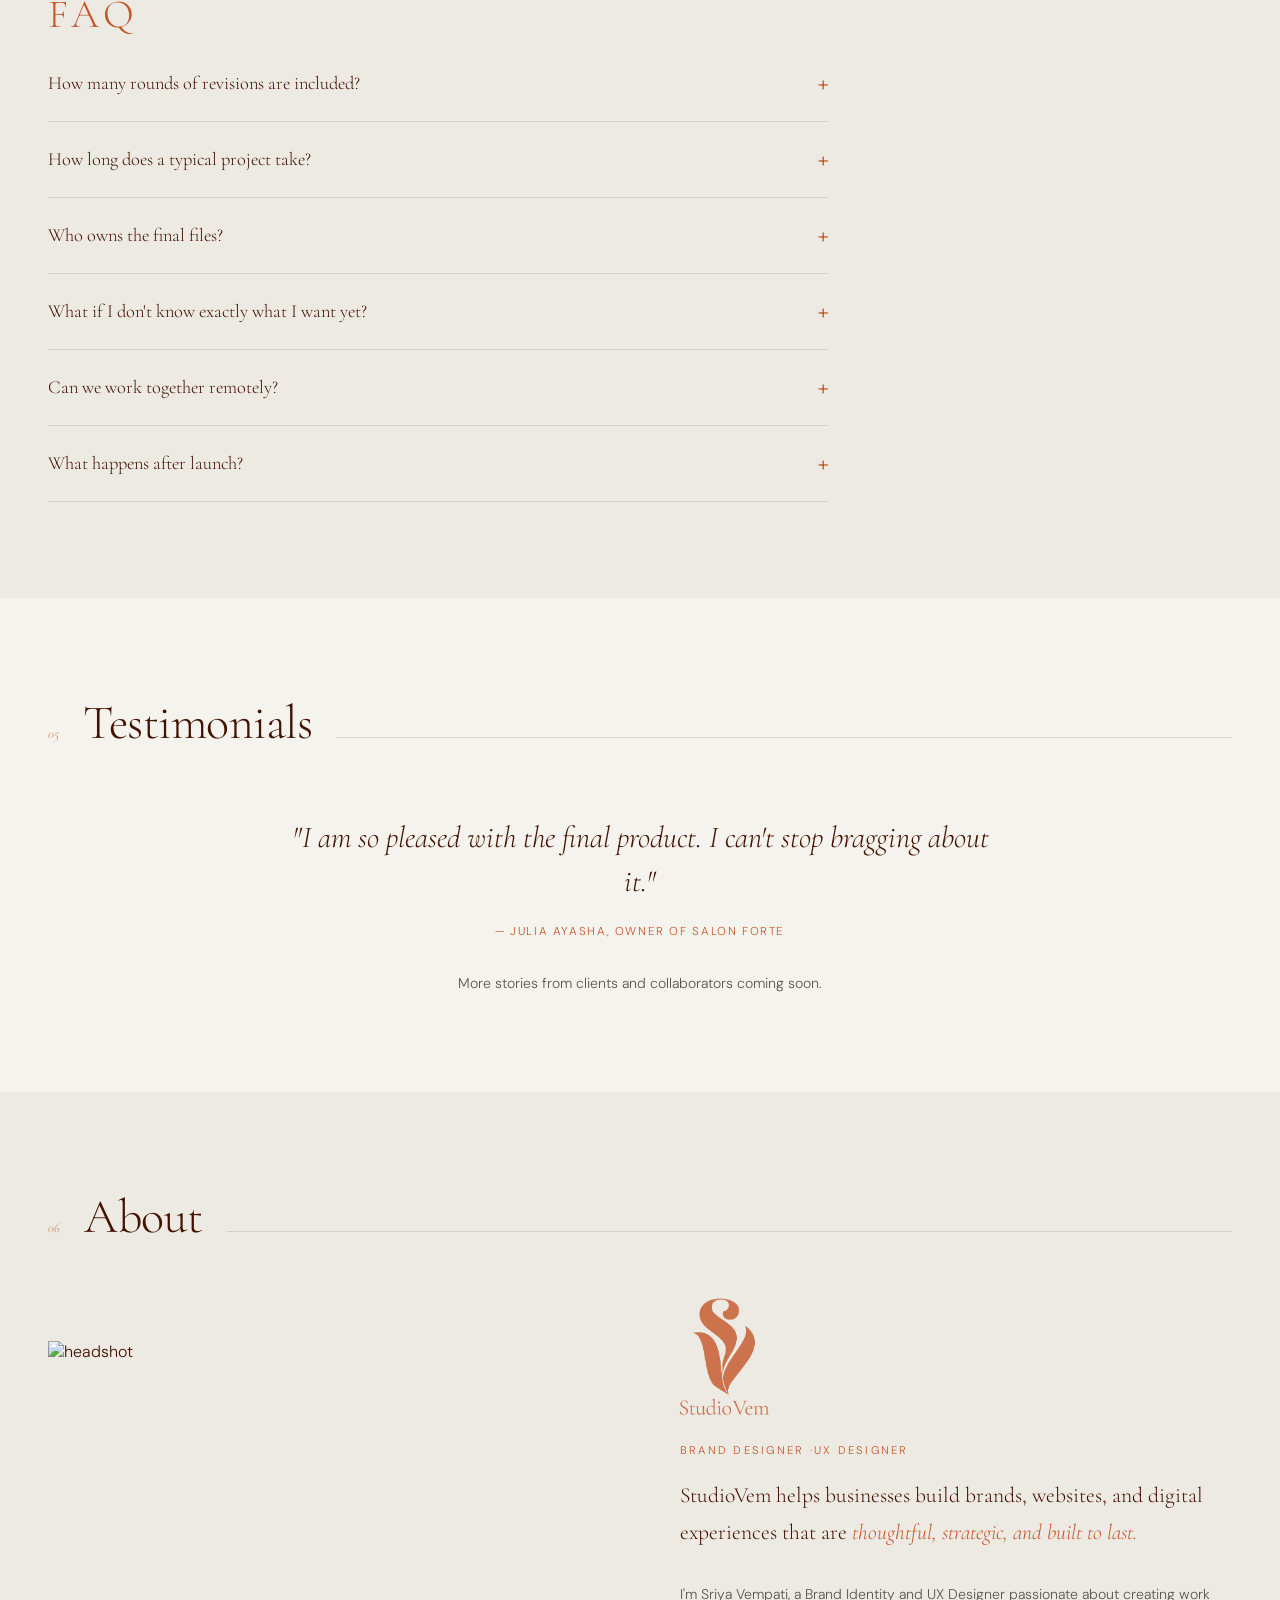
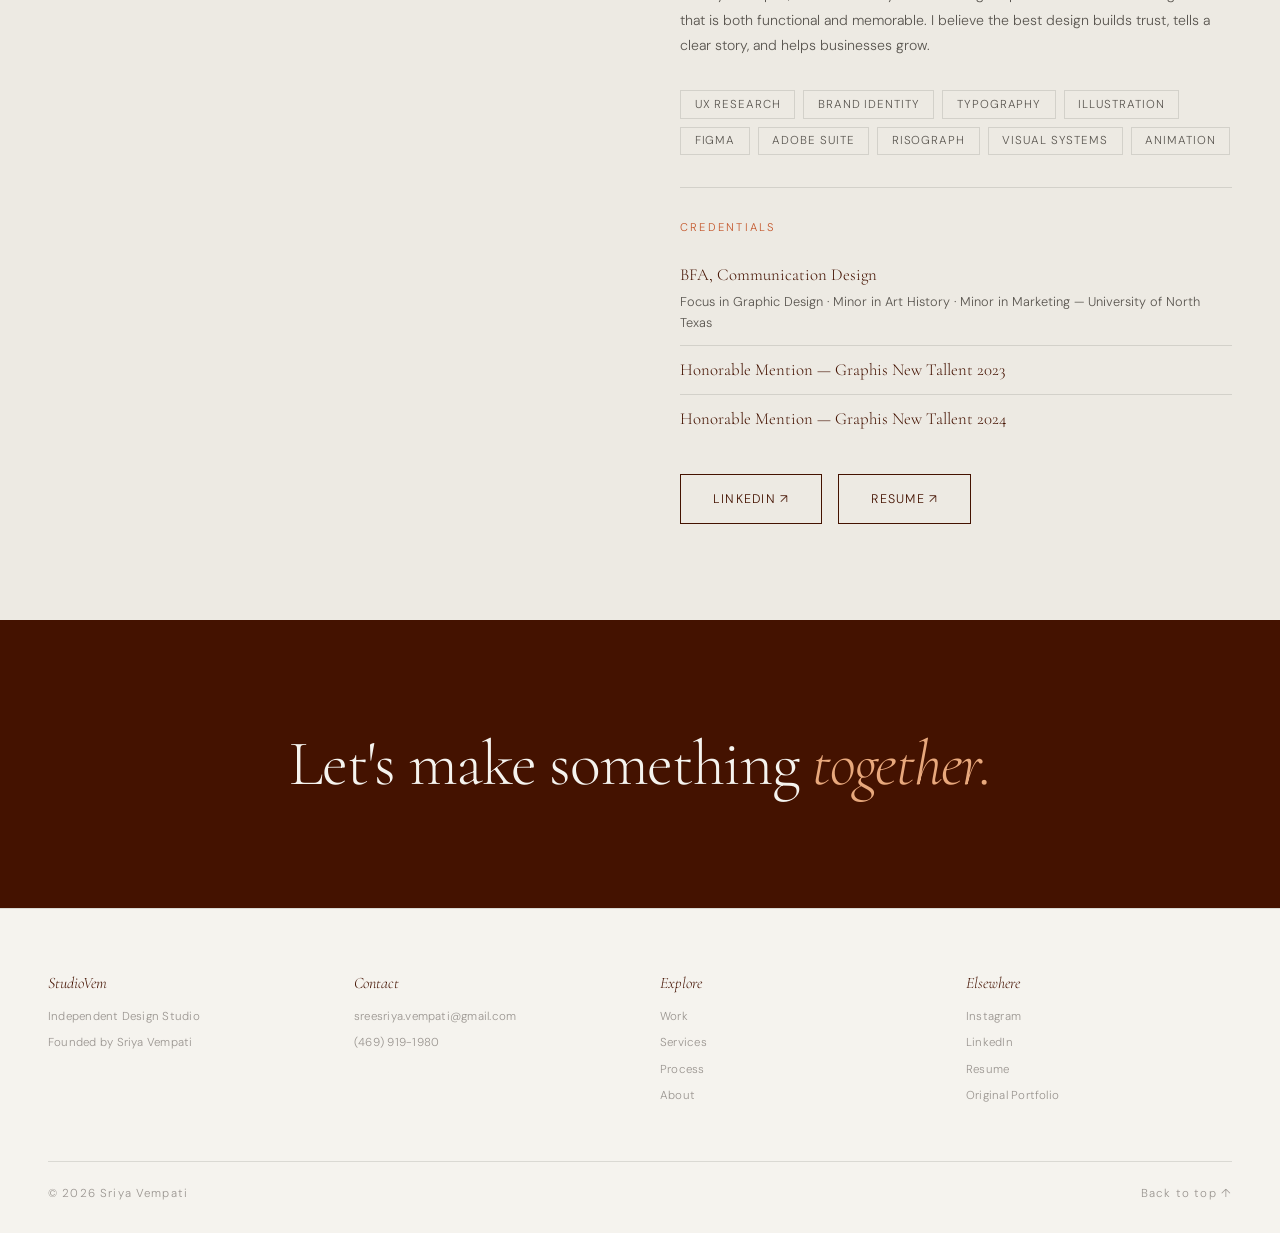
==== commit 6851b4d5: "sal" ====
--- a/index.html
+++ b/index.html
@@ -74,6 +74,7 @@
 
   <div class="hero-carousel-wrap">
     <div class="hero-carousel-track" id="heroCarouselTrack">
+      <img class="hero-carousel-img" src="images/Sal/logo-24.png" alt="LDMG" onclick="heroCarouselGoTo('ldmg')">
       <img class="hero-carousel-img" src="images/SF/business-card.png" alt="Salon Forte" onclick="heroCarouselGoTo('salonforte')">
       <img class="hero-carousel-img" src="images/Arkron/cover.png" alt="Arkron" onclick="heroCarouselGoTo('arkron')">
       <img class="hero-carousel-img" src="images/VIBE/logo copy.jpg" alt="VIBE Lab" onclick="heroCarouselGoTo('vibe')">
@@ -83,6 +84,7 @@
       <img class="hero-carousel-img" src="images/work poster.png" alt="Work — Risograph" onclick="heroCarouselGoTo('work')">
       <img class="hero-carousel-img" src="images/Jiayue Yu/jiyayu mockup1.png" alt="Jiayue Yu" onclick="heroCarouselGoTo('ai')">
       <!-- duplicate set so the marquee loop is seamless -->
+      <img class="hero-carousel-img" src="images/Sal/logo-24.png" alt="LDMG" onclick="heroCarouselGoTo('ldmg')">
       <img class="hero-carousel-img" src="images/SF/business-card.png" alt="" aria-hidden="true" onclick="heroCarouselGoTo('salonforte')">
       <img class="hero-carousel-img" src="images/Arkron/cover.png" alt="Arkron" onclick="heroCarouselGoTo('arkron')">     
       <img class="hero-carousel-img" src="images/VIBE/logo copy.jpg" alt="" aria-hidden="true" onclick="heroCarouselGoTo('vibe')">
@@ -99,10 +101,20 @@
   <p class="hero-eyebrow" style="display:none;">Design Portfolio · 2026</p>
   <p class="hero-name"><span class="brand-dark">Studio</span><span class="brand-accent">Vem</span></p>
 
+  <div class="hero-socials">
+    <a href="https://www.instagram.com/studio_vem_?stkn=MWxlYTV1bGZ6NzRv&utm_source=qr" target="_blank" rel="noopener noreferrer" class="hero-social-icon" aria-label="StudioVem on Instagram">
+      <svg viewBox="0 0 24 24" width="20" height="20" fill="none" stroke="currentColor" stroke-width="1.8"><rect x="3" y="3" width="18" height="18" rx="5"/><circle cx="12" cy="12" r="4.2"/><circle cx="17.3" cy="6.7" r="1.1" fill="currentColor" stroke="none"/></svg>
+    </a>
+    <a href="https://www.linkedin.com/in/sreesriyavempati/" target="_blank" rel="noopener noreferrer" class="hero-social-icon" aria-label="Sriya Vempati on LinkedIn">
+      <svg viewBox="0 0 24 24" width="20" height="20" fill="none" stroke="currentColor" stroke-width="1.8"><rect x="3" y="3" width="18" height="18" rx="3"/><line x1="7.5" y1="10.5" x2="7.5" y2="16.5"/><circle cx="7.5" cy="7" r="0.9" fill="currentColor" stroke="none"/><path d="M11 16.5v-6"/><path d="M11 13c0-1.5 1-2.5 2.5-2.5s2.5 1 2.5 2.5v3.5"/></svg>
+    </a>
+  </div>
+
   <div class="hero-scroll">
     <span>Scroll</span>
     <div class="line"></div>
   </div>
+
 </section>
 
 <!-- MARQUEE -->
@@ -249,11 +261,53 @@
     <!--<button class="filter-btn" data-filter="typography"><span>Typography</span></button>-->
     <button class="filter-btn" data-filter="brand-identity"><span>Brand Identity</span></button>
     <button class="filter-btn" data-filter="editorial"><span>Editorial</span></button>
-    <button class="filter-btn" data-filter="animation"><span>Animation</span></button>
+    <button class="filter-btn" data-filter="marketing"><span>Marketing</span></button>
   </div>
 
   <!-- PROJECT GRID -->
   <div class="projects-grid" id="projectGrid">
+
+    <!-- LDMG -->
+    <div class="project-card wide reveal" data-cat="brand-identity" data-project="ldmg"
+       onclick="openModal('ldmg')">
+      <div class="project-card-placeholder">
+        <img class="project-card-img" src="images/Sal/logo-24.png" alt="ldmg">
+      </div>
+      <!--<span class="project-card-label">UX Design</span>-->
+      <div class="project-overlay">
+        <p class="project-tag">Brand Identity <span class="project-worktype">· Client Work</span></p>
+        <h3 class="project-name">LDMG</h3>
+        <p class="project-desc">Brand Identity system made for a client. Hair Stylist, Julia Ayasha was looking for something thats fun with personality yet, professional.</p>
+      </div>
+    </div>
+
+    <!-- Pentl 
+    <div class="project-card reveal" data-cat="marketing" data-project="pentl"
+       onclick="openModal('pentl')">
+      <div class="project-card-placeholder">
+        <span>[ Add Pentl Cover Image ]</span>
+      </div>
+      <div class="project-overlay">
+        <p class="project-tag">Marketing <span class="project-worktype">· Social Media</span></p>
+        <h3 class="project-name">Pentl</h3>
+        <p class="project-desc">Add your project description here.</p>
+      </div>
+    </div>
+    -->
+
+    <!-- Fly Showcase 
+    <div class="project-card reveal" data-cat="marketing" data-project="flyshowcase"
+       onclick="openModal('flyshowcase')">
+      <div class="project-card-placeholder">
+        <span>[ Add Fly Showcase Cover Image ]</span>
+      </div>
+      <div class="project-overlay">
+        <p class="project-tag">Marketing <span class="project-worktype">· Social Media</span></p>
+        <h3 class="project-name">Fly Showcase</h3>
+        <p class="project-desc">Add your project description here.</p>
+      </div>
+    </div>
+    -->
 
     <!-- Salon Forte -->
     <div class="project-card wide reveal" data-cat="brand-identity" data-project="salonforte"
@@ -275,7 +329,7 @@
       <div class="project-card-placeholder">
         <img class="project-card-img" src="images/Arkron/cover.png" alt="Jiayue Yu">
       </div>
-      <!--<span class="project-card-label">Editorial</span>-->
+      <!--<span class="project-card-label">Editorial</span>--> 
       <div class="project-overlay">
         <p class="project-tag">Brand Identity · Logo Design <span class="project-worktype">· Client Work</span></p>
         <h3 class="project-name">Arkron</h3>
@@ -635,7 +689,7 @@
     </div>
     <div class="footer-col">
       <p class="footer-heading">Elsewhere</p>
-      <!-- TODO: replace with your real LinkedIn URL -->
+      <p class="footer-text"><a href="https://www.instagram.com/studio_vem_?stkn=MWxlYTV1bGZ6NzRv&utm_source=qr" target="_blank">Instagram</a></p>
       <p class="footer-text"><a href="https://www.linkedin.com/in/sreesriyavempati/" target="_blank">LinkedIn</a></p>
       <p class="footer-text"><a href="images/resume.pdf" onclick="event.preventDefault(); openModal('resume');">Resume</a></p>
       <p class="footer-text"><a href="https://sreesriyavempati.myportfolio.com/" target="_blank">Original Portfolio</a></p>
@@ -654,6 +708,20 @@
   <div class="modal" id="modalBox">
     <button class="modal-close" onclick="closeModalDirect()">✕</button>
     <div id="modalContent"></div>
+  </div>
+</div>
+
+<!-- LIGHTBOX (single social post viewer, opens on top of a project modal) -->
+<div class="lightbox-backdrop" id="lightboxBackdrop" onclick="closeLightbox(event)">
+  <div class="lightbox" id="lightboxBox">
+    <button class="lightbox-close" onclick="closeLightboxDirect()">✕</button>
+    <button class="lightbox-nav lightbox-prev" onclick="navLightbox(-1)">‹</button>
+    <div class="lightbox-content" id="lightboxContent"></div>
+    <button class="lightbox-nav lightbox-next" onclick="navLightbox(1)">›</button>
+    <div class="lightbox-meta">
+      <div class="lightbox-dots" id="lightboxDots"></div>
+      <span class="lightbox-counter" id="lightboxCounter"></span>
+    </div>
   </div>
 </div>
 
@@ -674,6 +742,130 @@
 </template>
 
 <!-- MODAL TEMPLATES -->
+
+
+<!-- LDMG -->
+<template id="tpl-ldmg">
+  <div class="modal-header">
+    <p class="modal-eyebrow">Brand Identity · 2026</p>
+    <h2 class="modal-title">LDMG</h2>
+    <p class="modal-worktype">Client Work</p>
+  </div>
+   
+  <div class="modal-body">
+    <div class="testimonial-block">
+      <p class="testimonial-label">Testimonial</p>
+      <p class="testimonial-quote">What was it like working with me?
+  It was great working with you. You spent a lot of time understanding the look I wanted and we were able to land on the logos I wanted. You went above and beyond and looked the product I was going to use for the show so you understood what that product would look like with the logos.</p>
+      <p class="testimonial-quote">What stood out most during the design process?
+The iterative process of producing the logos and using my aesthetic preferences to finalize the logos. You produced multiple versions and let me pick the ones that looked the best. You asked why I liked the ones I did so you could create more refined logos.</p>
+      <p class="testimonial-quote">How do you feel about the final designs?
+I loved the final designs. I was looking for a retro look and I think we were able to get what I was looking for.</p>
+      <p class="testimonial-quote">Would you recommend StudioVem to others, and why?
+Yes. In fact I want to continue our current partnership. </p>
+      <cite class="testimonial-cite">— Sal, Owner of LDMG</cite>
+    </div>
+    <img src="images/Sal/logo-24.png">
+    <img src="images/Sal/logo-25.png">
+    <img src="images/Sal/logo-26.png"></div>
+      <div class="modal-body">
+
+    <p class="modal-section-head">Project Outline</p>
+    <p class="modal-text">[ Add your project description here. Describe the brand, the platforms you posted on, and what the marketing goals were — awareness, engagement, sales, etc. ]</p>
+    <p class="modal-section-head">Approach</p>
+    <p class="modal-text">[ Add notes on your content strategy — posting cadence, content pillars, what made this account's voice distinct, and how you approached video vs. static content. ]</p>
+    <p class="modal-section-head">Results</p>
+    <p class="modal-text">[ Add any results you can share — follower growth, engagement rate, reach, or client feedback. ]</p>
+</div>
+    <p class="modal-section-head">Social Media Posts</p>
+    <div class="social-grid">
+      <div class="social-item" data-type="image" onclick="openLightboxFromItem(this)">
+        <img src="images/pentl/post1.jpg" alt="Social post">
+      </div>
+      <div class="social-item" data-type="video" data-src="images/pentl/reel1.mp4" onclick="openLightboxFromItem(this)">
+        <video src="images/pentl/reel1.mp4" muted playsinline preload="metadata"></video>
+        <span class="social-icon">▶</span>
+      </div>
+      <div class="social-item" data-type="carousel"
+           data-images='["images/pentl/carousel1-1.jpg","images/pentl/carousel1-2.jpg","images/pentl/carousel1-3.jpg"]'
+           onclick="openLightboxFromItem(this)">
+        <img src="images/pentl/carousel1-1.jpg" alt="Social post">
+        <span class="social-icon">⧉</span>
+      </div>
+    </div>
+  </div>
+</template>
+
+
+<!-- PENTL -->
+<template id="tpl-pentl">
+  <div class="modal-header">
+    <p class="modal-eyebrow">Marketing · 2026</p>
+    <h2 class="modal-title">Pentl</h2>
+    <p class="modal-worktype">Client Work</p>
+  </div>
+  <div class="modal-body">
+    <div class="modal-image-placeholder">[ Add Pentl hero image ]</div>
+    <p class="modal-section-head">Project Outline</p>
+    <p class="modal-text">[ Add your project description here. Describe the brand, the platforms you posted on, and what the marketing goals were — awareness, engagement, sales, etc. ]</p>
+    <p class="modal-section-head">Approach</p>
+    <p class="modal-text">[ Add notes on your content strategy — posting cadence, content pillars, what made this account's voice distinct, and how you approached video vs. static content. ]</p>
+    <p class="modal-section-head">Results</p>
+    <p class="modal-text">[ Add any results you can share — follower growth, engagement rate, reach, or client feedback. ]</p>
+
+    <p class="modal-section-head">Social Media Posts</p>
+    <div class="social-grid">
+      <div class="social-item" data-type="image" onclick="openLightboxFromItem(this)">
+        <img src="images/pentl/post1.jpg" alt="Social post">
+      </div>
+      <div class="social-item" data-type="video" data-src="images/pentl/reel1.mp4" onclick="openLightboxFromItem(this)">
+        <video src="images/pentl/reel1.mp4" muted playsinline preload="metadata"></video>
+        <span class="social-icon">▶</span>
+      </div>
+      <div class="social-item" data-type="carousel"
+           data-images='["images/pentl/carousel1-1.jpg","images/pentl/carousel1-2.jpg","images/pentl/carousel1-3.jpg"]'
+           onclick="openLightboxFromItem(this)">
+        <img src="images/pentl/carousel1-1.jpg" alt="Social post">
+        <span class="social-icon">⧉</span>
+      </div>
+    </div>
+  </div>
+</template>
+
+<!-- FLY SHOWCASE -->
+<template id="tpl-flyshowcase">
+  <div class="modal-header">
+    <p class="modal-eyebrow">Marketing · 2026</p>
+    <h2 class="modal-title">Fly Showcase</h2>
+    <p class="modal-worktype">Client Work</p>
+  </div>
+  <div class="modal-body">
+    <div class="modal-image-placeholder">[ Add Fly Showcase hero image ]</div>
+    <p class="modal-section-head">Project Outline</p>
+    <p class="modal-text">[ Add your project description here. Describe the brand, the platforms you posted on, and what the marketing goals were — awareness, engagement, sales, etc. ]</p>
+    <p class="modal-section-head">Approach</p>
+    <p class="modal-text">[ Add notes on your content strategy — posting cadence, content pillars, what made this account's voice distinct, and how you approached video vs. static content. ]</p>
+    <p class="modal-section-head">Results</p>
+    <p class="modal-text">[ Add any results you can share — follower growth, engagement rate, reach, or client feedback. ]</p>
+
+    <p class="modal-section-head">Social Media Posts</p>
+    <div class="social-grid">
+      <div class="social-item" data-type="image" onclick="openLightboxFromItem(this)">
+        <img src="images/flyshowcase/post1.jpg" alt="Social post">
+      </div>
+      <div class="social-item" data-type="video" data-src="images/flyshowcase/reel1.mp4" onclick="openLightboxFromItem(this)">
+        <video src="images/flyshowcase/reel1.mp4" muted playsinline preload="metadata"></video>
+        <span class="social-icon">▶</span>
+      </div>
+      <div class="social-item" data-type="carousel"
+           data-images='["images/flyshowcase/carousel1-1.jpg","images/flyshowcase/carousel1-2.jpg","images/flyshowcase/carousel1-3.jpg"]'
+           onclick="openLightboxFromItem(this)">
+        <img src="images/flyshowcase/carousel1-1.jpg" alt="Social post">
+        <span class="social-icon">⧉</span>
+      </div>
+    </div>
+  </div>
+</template>
 
 <!-- GOLDSFIELD -->
 <template id="tpl-goldsfield">
@@ -852,12 +1044,21 @@
     <p class="modal-text">The research focused on how creative communities and design-focused social spaces currently operate, and where they often create pressure instead of support. Many existing platforms rely on highly polished, dense, or trend-driven visuals that can unintentionally reinforce comparison and burnout. This led to reframing Vibe Lab as more of an emotional and creative environment rather than a traditional brand system. Inspiration was pulled from editorial design, zines, and collage-based layouts, where layering, imperfection, and variation create warmth and authenticity while still maintaining a sense of structure.</p>
     <p class="modal-section-head">Design Direction</p>
     <p class="modal-text">The final design direction is built around a flexible collage system that prioritizes variation within consistency. Instead of fixed templates, layouts adapt depending on content, while cohesion is maintained through recurring visual elements like a pastel palette derived from the logo and soft paper textures that add tactility and warmth. Typography is intentionally restrained to support clarity and emotional ease, allowing composition and imagery to lead. The overall system reflects the core idea of Vibe Lab: creativity is fluid, personal, and evolving, and the identity should feel the same way.</p>
-    <p class="modal-section-head">First Instagram Post:</p>
-    <div class="modal-image-grid">
-      <img src="images/VIBE/post_oct_22-11 copy.jpg">
-      <img src="images/VIBE/post_oct_22-12 copy.jpg">
-      <img src="images/VIBE/post_oct_22-13 copy.jpg">
-      <img src="images/VIBE/post_oct_22-14 copy.jpg">
+
+    <p class="modal-section-head">Social Media Posts</p>
+    <div class="social-grid">
+      <div class="social-item" data-type="image" onclick="openLightboxFromItem(this)">
+        <img src="images/VIBE/post_oct_22-11 copy.jpg" alt="Social post">
+      </div>
+      <div class="social-item" data-type="image" onclick="openLightboxFromItem(this)">
+        <img src="images/VIBE/post_oct_22-12 copy.jpg" alt="Social post">
+      </div>
+      <div class="social-item" data-type="image" onclick="openLightboxFromItem(this)">
+        <img src="images/VIBE/post_oct_22-13 copy.jpg" alt="Social post">
+      </div>
+      <div class="social-item" data-type="image" onclick="openLightboxFromItem(this)">
+        <img src="images/VIBE/post_oct_22-14 copy.jpg" alt="Social post">
+      </div>
     </div>
   </div>
 </template>
@@ -1122,6 +1323,130 @@
     });
   });
 
+  // ── SOCIAL MEDIA POSTS (per project, edited directly in each template) ──
+  // Each project's modal template has its own <div class="social-grid">
+  // with plain HTML .social-item entries — no shared/global list. Add,
+  // remove, or reorder items directly in that project's <template> in the
+  // HTML above; nothing here needs to change.
+  //
+  //   type="image"     -> just an <img>, click opens it full-size.
+  //   type="video"     -> a <video> tag (muted, no controls — the lightbox
+  //                       adds controls when clicked); data-src points at
+  //                       the same file as the <video src="...">.
+  //   type="carousel"  -> the FIRST image shows as the grid thumbnail;
+  //                       data-images holds the full ordered list as a
+  //                       JSON array so the lightbox can step through all
+  //                       of them.
+  //
+  // Copy an existing .social-item block from any template to add a post to
+  // that project.
+
+  function parseSocialItem(item) {
+    const type = item.dataset.type || 'image';
+    if (type === 'video') {
+      return { type, src: item.dataset.src };
+    }
+    if (type === 'carousel') {
+      return { type, images: JSON.parse(item.dataset.images) };
+    }
+    const img = item.querySelector('img');
+    return { type: 'image', full: item.dataset.full || (img && img.getAttribute('src')) };
+  }
+
+  // ── LIGHTBOX STATE + LOGIC ─────────────────────────────────
+  let currentLightbox = { items: [], index: 0, carouselIndex: 0 };
+
+  function openLightboxFromItem(itemEl) {
+    const grid = itemEl.closest('.social-grid');
+    if (!grid) return;
+    const items = Array.from(grid.querySelectorAll('.social-item'));
+    currentLightbox = { items, index: items.indexOf(itemEl), carouselIndex: 0 };
+    renderLightbox();
+    document.getElementById('lightboxBackdrop').classList.add('open');
+  }
+
+  function renderLightbox() {
+    const { items, index, carouselIndex } = currentLightbox;
+    const post = parseSocialItem(items[index]);
+    const content = document.getElementById('lightboxContent');
+    const counter = document.getElementById('lightboxCounter');
+    const dotsWrap = document.getElementById('lightboxDots');
+
+    if (post.type === 'video') {
+      content.innerHTML = `<video src="${post.src}" controls autoplay playsinline></video>`;
+      dotsWrap.innerHTML = '';
+    } else if (post.type === 'carousel') {
+      content.innerHTML = `<img src="${post.images[carouselIndex]}" alt="Post image">`;
+      dotsWrap.innerHTML = post.images.map((_, i) =>
+        `<span class="lightbox-dot ${i === carouselIndex ? 'active' : ''}"></span>`
+      ).join('');
+    } else {
+      content.innerHTML = `<img src="${post.full}" alt="Post image">`;
+      dotsWrap.innerHTML = '';
+    }
+
+    counter.textContent = `Post ${index + 1} of ${items.length}`;
+    attachCursorExpand(document.getElementById('lightboxBox'));
+  }
+
+  // Left/right arrows: step through a carousel's own images first;
+  // once at the carousel's edge (or for image/video posts), move to the next/prev post in the grid.
+  function navLightbox(dir) {
+    const { items, index } = currentLightbox;
+    const post = parseSocialItem(items[index]);
+
+    if (post.type === 'carousel') {
+      const next = currentLightbox.carouselIndex + dir;
+      if (next >= 0 && next < post.images.length) {
+        currentLightbox.carouselIndex = next;
+        renderLightbox();
+        return;
+      }
+    }
+
+    let newIndex = index + dir;
+    if (newIndex < 0) newIndex = items.length - 1;
+    if (newIndex >= items.length) newIndex = 0;
+    currentLightbox.index = newIndex;
+    currentLightbox.carouselIndex = 0;
+    renderLightbox();
+  }
+
+  function closeLightbox(e) {
+    if (e.target === document.getElementById('lightboxBackdrop')) closeLightboxDirect();
+  }
+  function closeLightboxDirect() {
+    document.getElementById('lightboxBackdrop').classList.remove('open');
+    document.getElementById('lightboxContent').innerHTML = ''; // stops video playback
+  }
+
+  // ── Lightbox swipe (mobile) ─────────────────────────────────
+  // Arrow buttons are hidden on mobile (see CSS); a horizontal swipe on the
+  // post itself calls navLightbox() instead, same as tapping an arrow would.
+  (function initLightboxSwipe() {
+    const el = document.getElementById('lightboxContent');
+    if (!el) return;
+    let startX = 0, startY = 0, tracking = false;
+    const SWIPE_THRESHOLD = 45; // px — must beat this, and beat vertical movement, to count as a swipe
+
+    el.addEventListener('touchstart', e => {
+      if (e.touches.length !== 1) return;
+      startX = e.touches[0].clientX;
+      startY = e.touches[0].clientY;
+      tracking = true;
+    }, { passive: true });
+
+    el.addEventListener('touchend', e => {
+      if (!tracking) return;
+      tracking = false;
+      const dx = e.changedTouches[0].clientX - startX;
+      const dy = e.changedTouches[0].clientY - startY;
+      if (Math.abs(dx) > SWIPE_THRESHOLD && Math.abs(dx) > Math.abs(dy)) {
+        navLightbox(dx < 0 ? 1 : -1); // swipe left -> next, swipe right -> prev
+      }
+    }, { passive: true });
+  })();
+
   // ── Modal ────────────────────────────────────────────────────
   function openModal(id) {
     const tpl = document.getElementById('tpl-' + id);
@@ -1143,9 +1468,23 @@
   function closeModalDirect() {
     document.getElementById('modalBackdrop').classList.remove('open');
     document.body.style.overflow = '';
-  }
-
-  document.addEventListener('keydown', e => { if (e.key === 'Escape') { closeModalDirect(); closeMenuDirect(); } });
+    closeLightboxDirect();
+  }
+
+  document.addEventListener('keydown', e => {
+    if (e.key !== 'Escape') return;
+    const lightboxOpen = document.getElementById('lightboxBackdrop').classList.contains('open');
+    if (lightboxOpen) { closeLightboxDirect(); return; }
+    closeModalDirect();
+    closeMenuDirect();
+  });
+
+  document.addEventListener('keydown', e => {
+    const lightboxOpen = document.getElementById('lightboxBackdrop').classList.contains('open');
+    if (!lightboxOpen) return;
+    if (e.key === 'ArrowLeft')  navLightbox(-1);
+    if (e.key === 'ArrowRight') navLightbox(1);
+  });
 
   // ── FAQ accordion ────────────────────────────────────────────
   document.querySelectorAll('.faq-q').forEach(btn => {
--- a/sriya-vempati-portfolio.css
+++ b/sriya-vempati-portfolio.css
@@ -476,6 +476,40 @@
   animation:   fadeup 0.8s var(--trans) 0.8s forwards;
 }
 
+/* ── HERO: SOCIAL ICONS (under the StudioVem wordmark) ──── */
+
+.hero-socials {
+  display:        flex;
+  align-items:    center;
+  justify-content: center;
+  gap:            1rem;
+  margin-top:     1.75rem;
+  opacity:        0;
+  transform:      translateY(20px);
+  animation:      fadeup 0.8s var(--trans) 1s forwards;
+}
+
+.hero-social-icon {
+  display:         flex;
+  align-items:     center;
+  justify-content: center;
+  width:           44px;
+  height:          44px;
+  border-radius:   50%;
+  background:      var(--accent);
+  color:           var(--bg);
+  text-decoration: none;
+  cursor:          none;
+  transition:      background 0.25s var(--trans), transform 0.25s var(--trans);
+}
+
+.hero-social-icon svg { display: block; }
+
+.hero-social-icon:hover {
+  background: var(--ink);
+  transform:  translateY(-3px);
+}
+
 .hero-scroll {
   position:       absolute;
   bottom:         3rem;
@@ -1156,6 +1190,15 @@
   .hero-sub {
     margin-top: 1.75rem;
   }
+
+  .hero-socials {
+    margin-top: 1.5rem;
+  }
+
+  .hero-social-icon {
+    width:  40px;
+    height: 40px;
+  }
 }
 
 
@@ -2044,4 +2087,187 @@
   letter-spacing: 0.14em;
   text-transform: uppercase;
   color:          var(--accent);
+}
+
+
+/* ── SOCIAL MEDIA GRID (inside project modal) ───────────── */
+
+.social-grid {
+  display:               grid;
+  grid-template-columns: repeat(3, 1fr);
+  gap:                   3px;
+  margin-top:            1rem;
+  margin-bottom:         1rem;
+}
+
+.social-item {
+  position:     relative;
+  aspect-ratio: 1 / 1;
+  overflow:     hidden;
+  cursor:       none;
+  background:   var(--bg2);
+}
+
+.social-item img,
+.social-item video {
+  width:      100%;
+  height:     100%;
+  object-fit: cover;
+  border-radius: 0;
+  margin-bottom: 0;
+  transition: transform 0.4s var(--trans);
+  pointer-events: none; /* clicks go to the .social-item wrapper, not the video's native controls */
+}
+
+.social-item:hover img,
+.social-item:hover video { transform: scale(1.06); }
+
+.social-icon {
+  position:    absolute;
+  top:         8px;
+  right:       8px;
+  color:       #fff;
+  font-size:   0.95rem;
+  line-height: 1;
+  text-shadow: 0 1px 5px rgba(0, 0, 0, 0.7);
+}
+
+
+@media (max-width: 768px) {
+  .social-grid {
+    grid-template-columns: 1fr;
+    gap:                   10px;
+  }
+
+  .social-item { aspect-ratio: 1 / 1; }
+}
+
+
+/* ── LIGHTBOX (single social post viewer) ────────────────── */
+
+.lightbox-backdrop {
+  position:        fixed;
+  inset:           0;
+  background:      rgba(10, 9, 7, 0.96);
+  z-index:         300;
+  opacity:         0;
+  pointer-events:  none;
+  transition:      opacity 0.35s var(--trans);
+  display:         flex;
+  align-items:     center;
+  justify-content: center;
+  padding:         2rem;
+}
+
+.lightbox-backdrop.open {
+  opacity:        1;
+  pointer-events: all;
+}
+
+.lightbox {
+  position:       relative;
+  display:        flex;
+  flex-direction: column;
+  align-items:    center;
+  max-width:      92vw;
+}
+
+.lightbox-content {
+  display:         flex;
+  align-items:     center;
+  justify-content: center;
+}
+
+.lightbox-content img,
+.lightbox-content video {
+  max-width:     90vw;
+  max-height:    78vh;
+  display:       block;
+  background:    #000;
+  border-radius: 0;
+  margin-bottom: 0;
+}
+
+.lightbox-close {
+  position:   absolute;
+  top:        -3rem;
+  right:      -0.5rem;
+  background: transparent;
+  border:     none;
+  color:      #F5F3EE;
+  font-size:  1.4rem;
+  cursor:     none;
+  opacity:    0.7;
+  transition: opacity 0.2s;
+}
+
+.lightbox-close:hover { opacity: 1; }
+
+.lightbox-nav {
+  position:        absolute;
+  top:             50%;
+  transform:       translateY(-50%);
+  background:      rgba(245, 243, 238, 0.08);
+  border:          1px solid rgba(245, 243, 238, 0.2);
+  color:           #F5F3EE;
+  font-size:       1.6rem;
+  width:           44px;
+  height:          44px;
+  border-radius:   50%;
+  cursor:          none;
+  transition:      background 0.2s;
+  display:         flex;
+  align-items:     center;
+  justify-content: center;
+  z-index:         2;
+}
+
+.lightbox-nav:hover { background: rgba(245, 243, 238, 0.22); }
+.lightbox-prev { left: -1.5rem; }
+.lightbox-next { right: -1.5rem; }
+
+.lightbox-meta {
+  margin-top:     1.1rem;
+  display:        flex;
+  flex-direction: column;
+  align-items:    center;
+  gap:            0.6rem;
+}
+
+.lightbox-counter {
+  color:          rgba(245, 243, 238, 0.55);
+  font-size:      0.72rem;
+  letter-spacing: 0.14em;
+  text-transform: uppercase;
+}
+
+@media (max-width: 768px) {
+  .lightbox-counter::before {
+    content: '‹ swipe ›';
+    display: block;
+    font-size: 0.62rem;
+    letter-spacing: 0.1em;
+    color: rgba(245, 243, 238, 0.35);
+    margin-bottom: 0.35rem;
+  }
+}
+
+.lightbox-dots {
+  display: flex;
+  gap:     6px;
+}
+
+.lightbox-dot {
+  width:         6px;
+  height:        6px;
+  border-radius: 50%;
+  background:    rgba(245, 243, 238, 0.3);
+  transition:    background 0.2s;
+}
+
+.lightbox-dot.active { background: var(--accent2); }
+
+@media (max-width: 768px) {
+  .lightbox-nav   { display: none; } /* replaced by swipe on touch devices — see initLightboxSwipe() */
+  .lightbox-close { top: -2.5rem; right: 0; }
 }
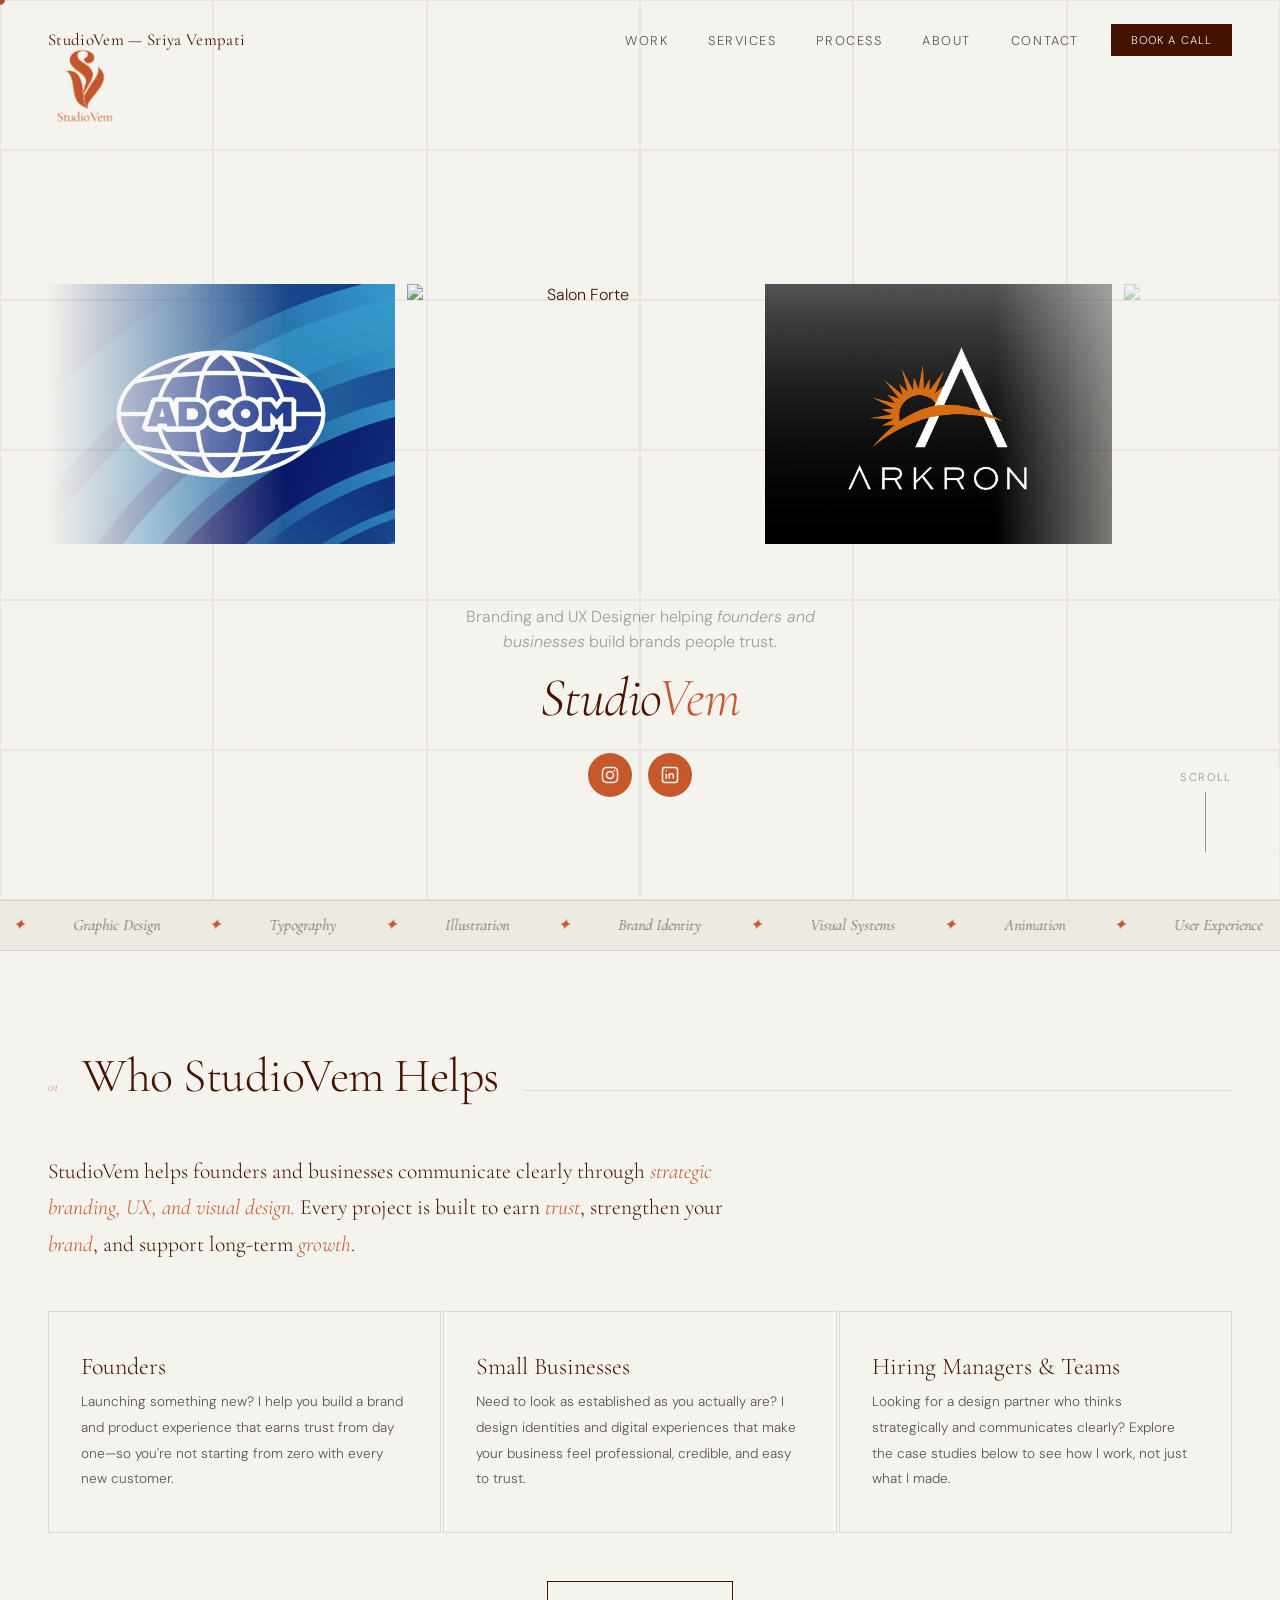
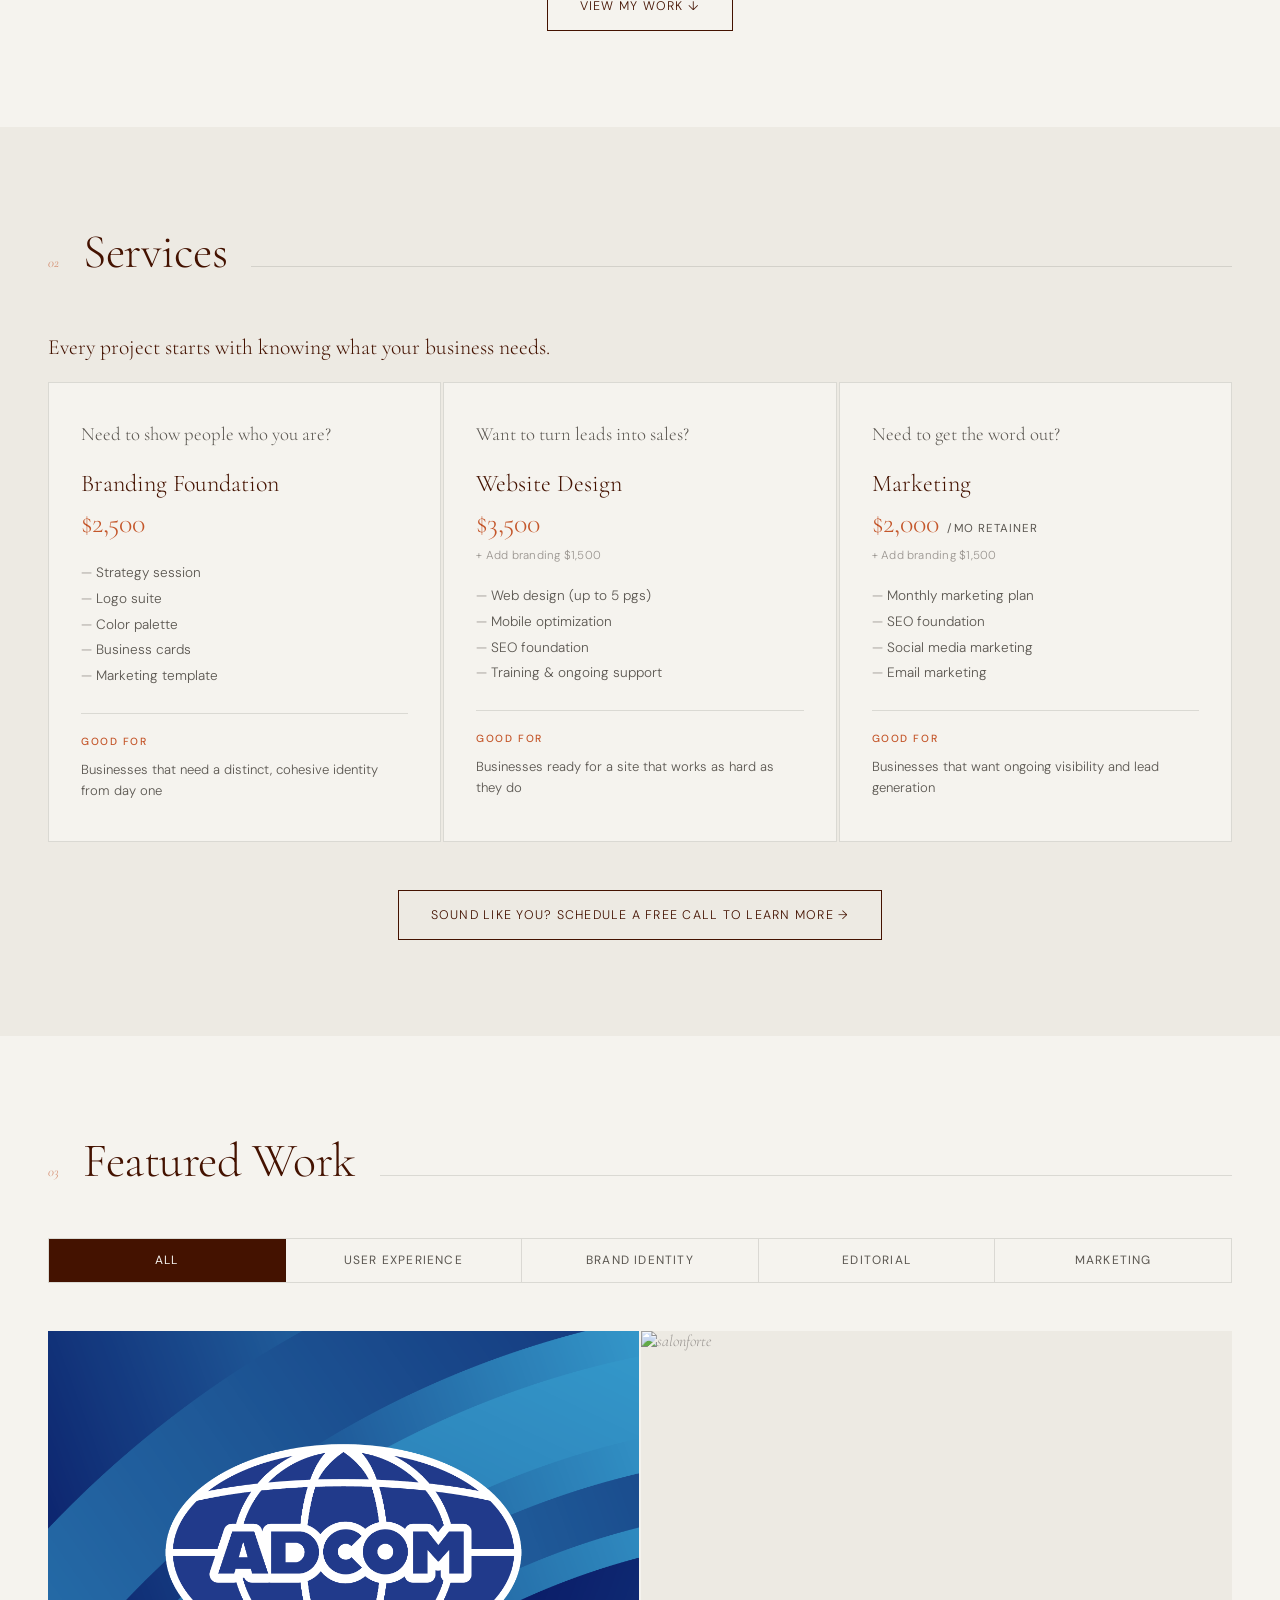
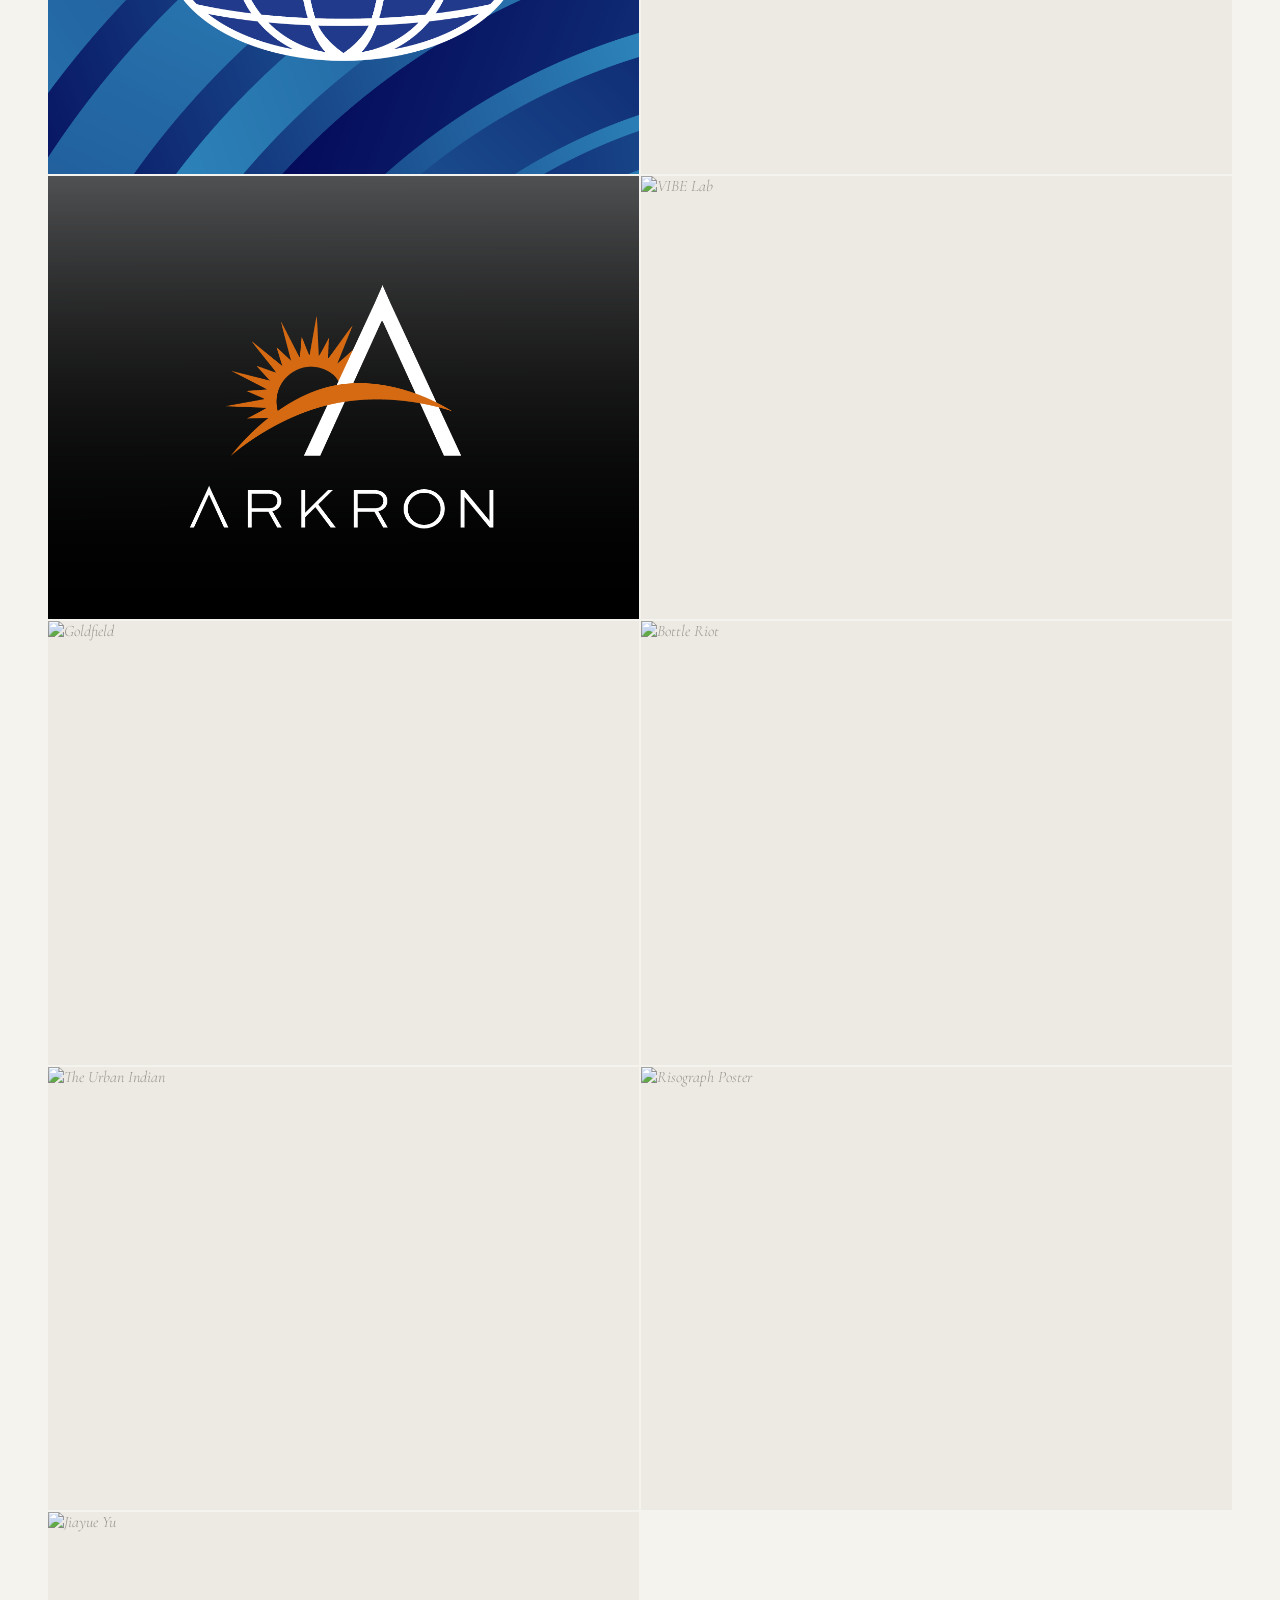
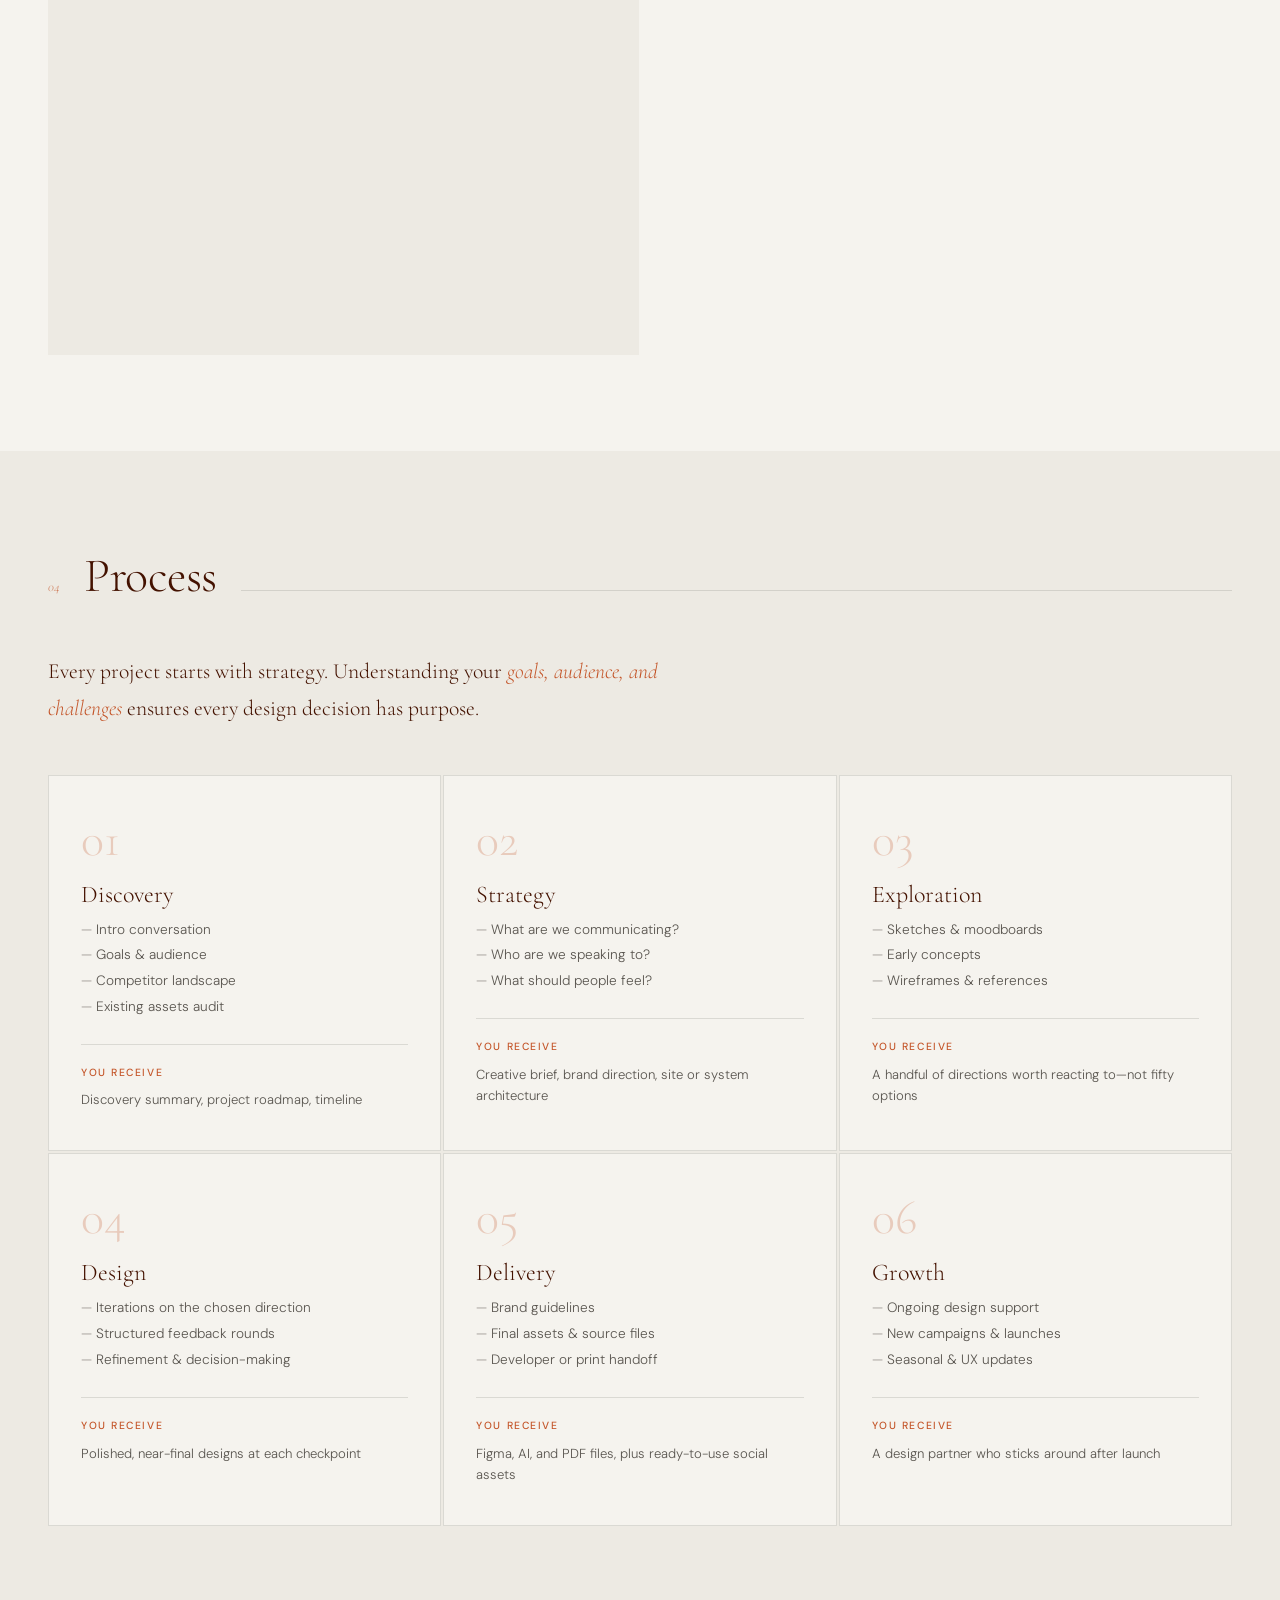
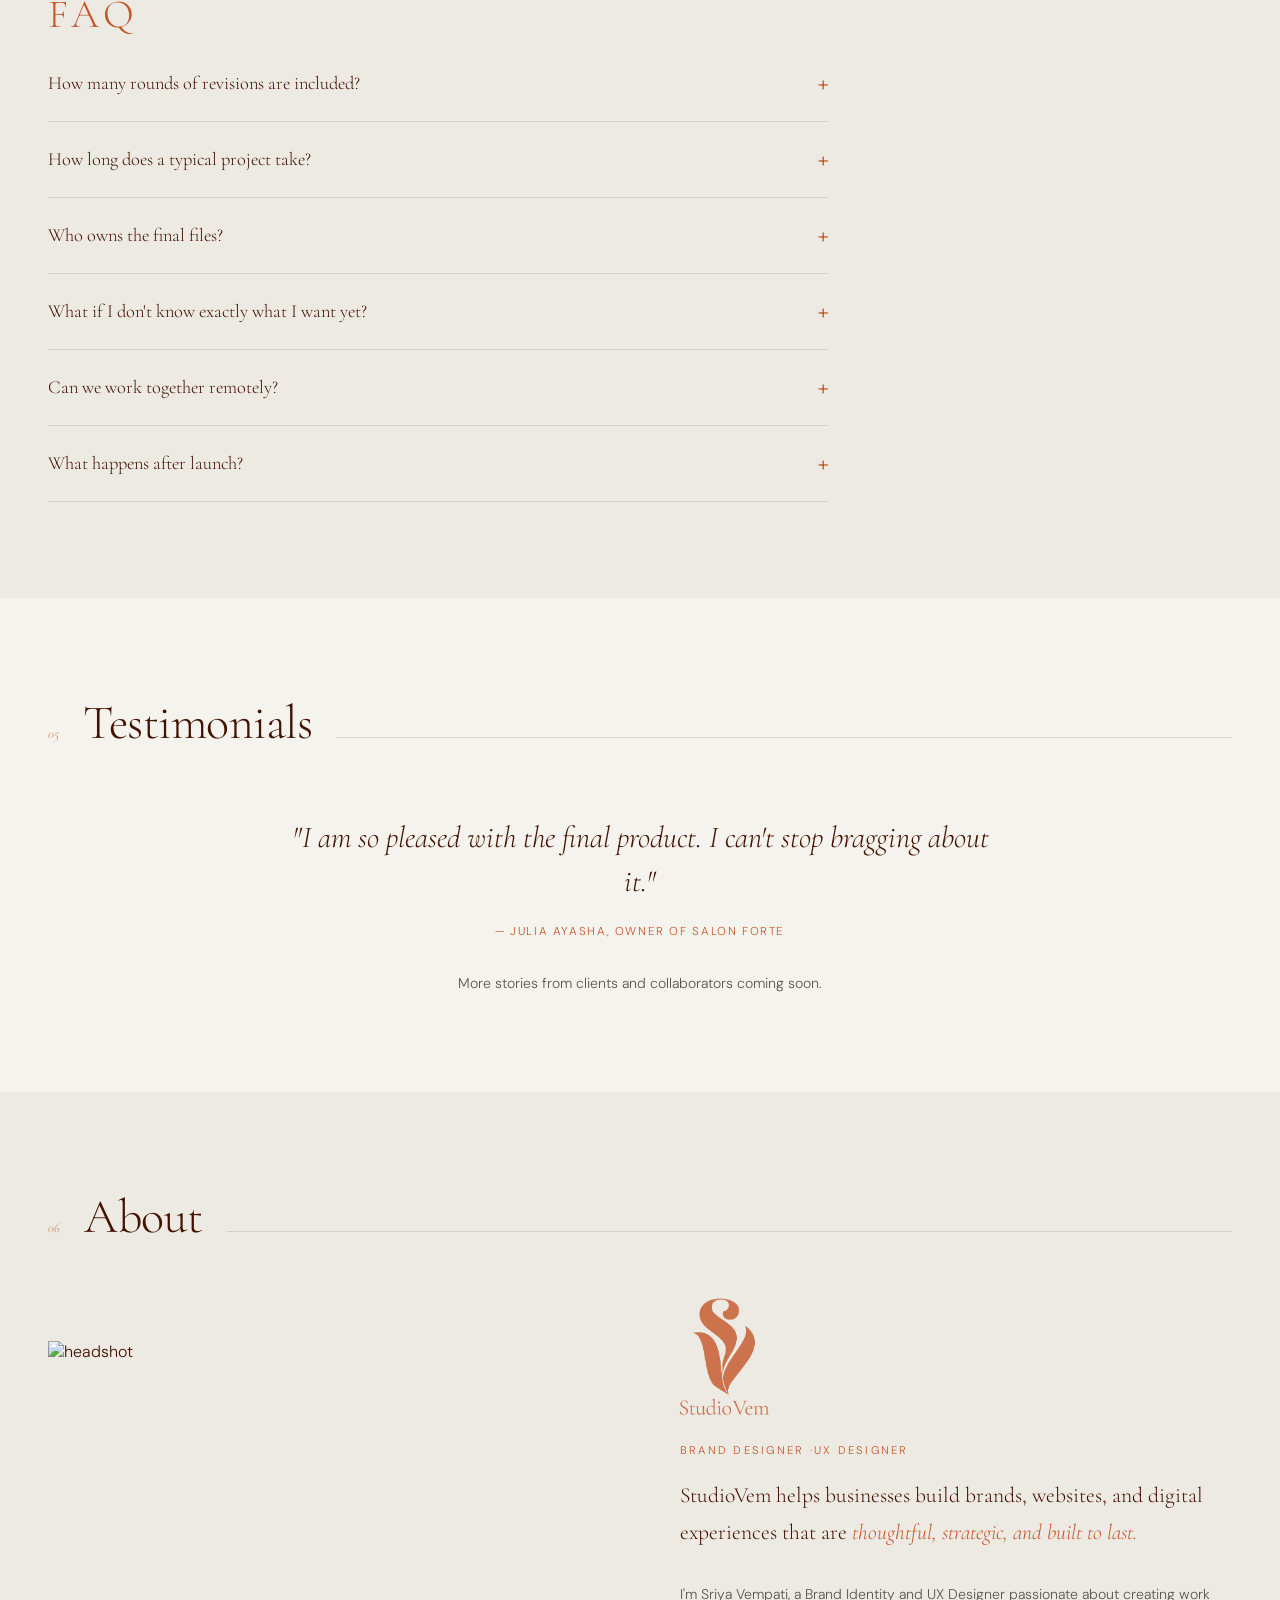
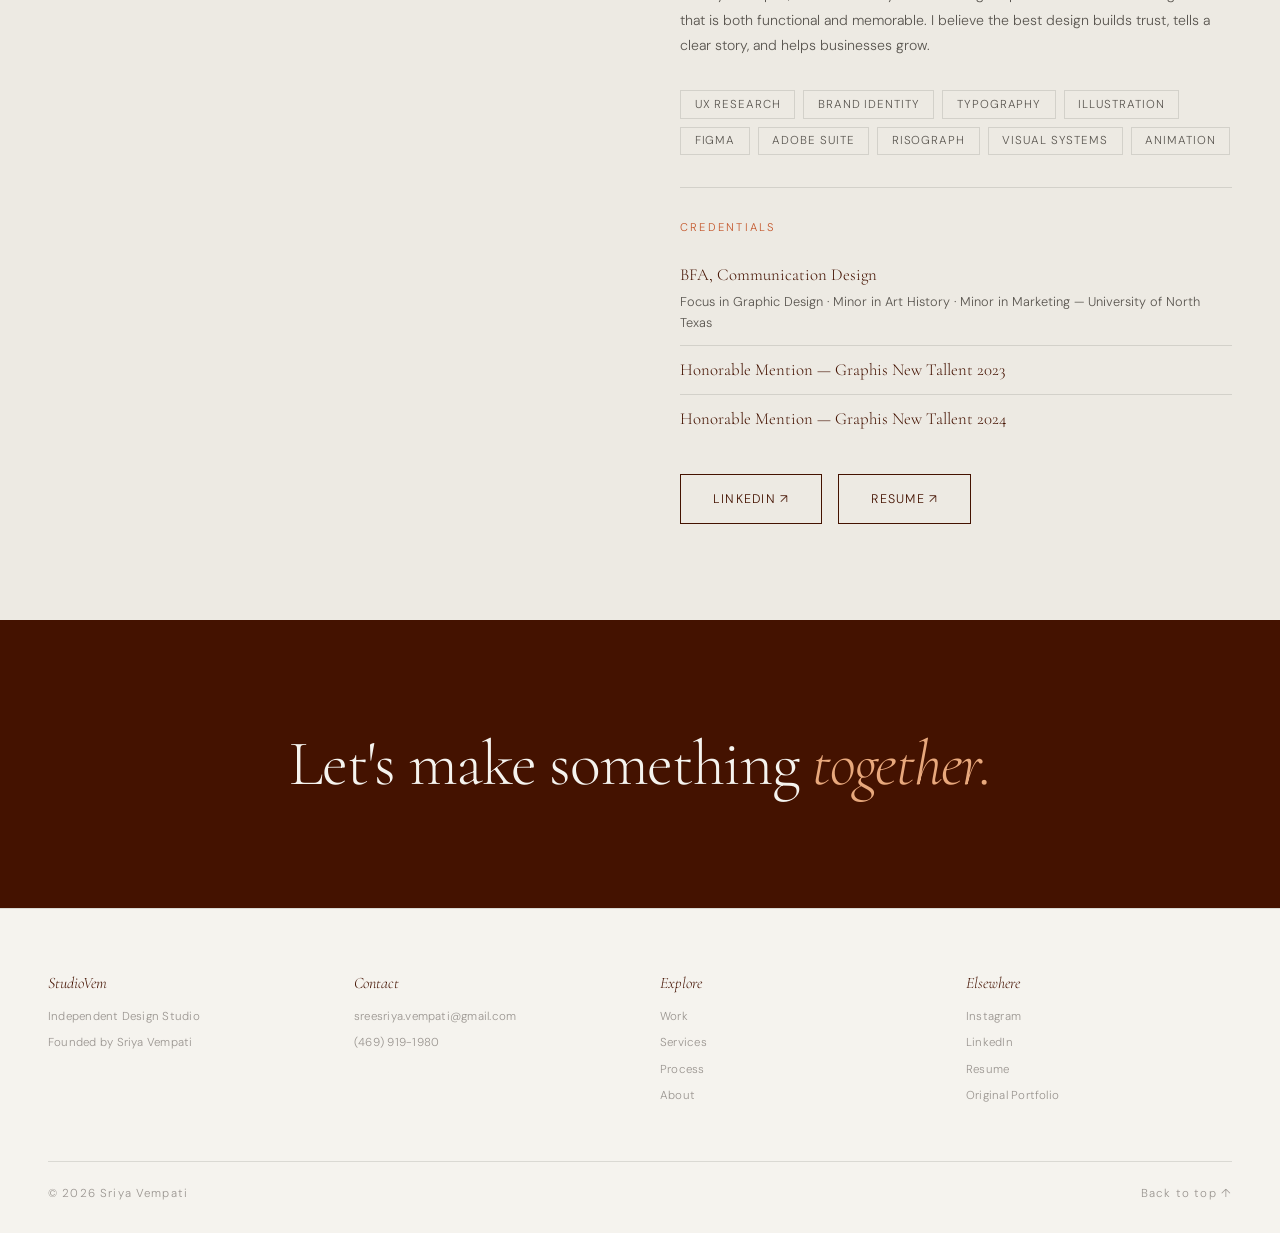
==== commit f34da12d: "scroll" ====
--- a/index.html
+++ b/index.html
@@ -1628,7 +1628,86 @@
     ui();
   }
 
+// Draggable marquee with momentum
+(function () {
+  const wrap = document.querySelector('.marquee-wrap');
+  const track = document.querySelector('.marquee');
+  if (!wrap || !track) return;
+
+  const AUTO_SPEED   = -50;   // px/sec when idle (negative = moves left)
+  const RESUME_DELAY = 1000;  // ms after release before auto-scroll eases back in
+  const FRICTION     = 3;     // higher = coasts for a shorter time
+  const MAX_FLICK    = 2500;  // px/sec cap on throw speed
+
+  let x = 0, vel = AUTO_SPEED;
+  let dragging = false, lastX = 0, lastMoveT = 0, resumeAt = 0, lastFrame = performance.now();
+  let period = 0;
+
+  // One full set of items = distance from first item to the first item of the duplicate set
+  function measure() {
+    const half = track.children.length / 2;
+    period = track.children[half].offsetLeft - track.children[0].offsetLeft;
+  }
+  measure();
+  window.addEventListener('resize', measure);
+  window.addEventListener('load', measure); // fonts can change widths
+
+  wrap.addEventListener('pointerdown', e => {
+    dragging = true;
+    lastX = e.clientX;
+    lastMoveT = performance.now();
+    vel = 0;
+    wrap.setPointerCapture(e.pointerId);
+  });
+
+  wrap.addEventListener('pointermove', e => {
+    if (!dragging) return;
+    const now = performance.now();
+    const dx = e.clientX - lastX;
+    const dt = Math.max(now - lastMoveT, 1) / 1000;
+    x += dx;
+    vel = 0.7 * vel + 0.3 * (dx / dt);   // smoothed finger speed
+    lastX = e.clientX;
+    lastMoveT = now;
+  });
+
+  function release() {
+    if (!dragging) return;
+    dragging = false;
+    // If the finger paused before lifting, don't fling
+    if (performance.now() - lastMoveT > 100) vel = 0;
+    vel = Math.max(-MAX_FLICK, Math.min(MAX_FLICK, vel));
+    resumeAt = performance.now() + RESUME_DELAY;
+  }
+  wrap.addEventListener('pointerup', release);
+  wrap.addEventListener('pointercancel', release);
+
+  function frame(now) {
+    const dt = Math.min((now - lastFrame) / 1000, 0.05);
+    lastFrame = now;
+
+    if (!dragging) {
+      if (now < resumeAt) {
+        vel *= Math.exp(-FRICTION * dt);                       // coast and slow down
+      } else {
+        vel += (AUTO_SPEED - vel) * (1 - Math.exp(-2 * dt));   // ease back to idle speed
+      }
+      x += vel * dt;
+    }
+
+    // Seamless wrap
+    if (period) {
+      x = x % period;
+      if (x > 0) x -= period;
+    }
+    track.style.transform = `translate3d(${x}px, 0, 0)`;
+    requestAnimationFrame(frame);
+  }
+  requestAnimationFrame(frame);
+})();
+
 </script>
+
 
 <!-- Calendly widget script (powers the popup used by the Book a Call / CTA buttons) -->
 <script src="https://assets.calendly.com/assets/external/widget.js" type="text/javascript" async></script>
--- a/sriya-vempati-portfolio.css
+++ b/sriya-vempati-portfolio.css
@@ -2270,4 +2270,15 @@
 @media (max-width: 768px) {
   .lightbox-nav   { display: none; } /* replaced by swipe on touch devices — see initLightboxSwipe() */
   .lightbox-close { top: -2.5rem; right: 0; }
+}
+.marquee {
+  display:     flex;
+  gap:         3rem;
+  white-space: nowrap;
+  width:       max-content;
+
+  /* new */
+  will-change:  transform;
+  touch-action: pan-y;      /* page still scrolls vertically, horizontal drag goes to the marquee */
+  user-select:  none;
 }
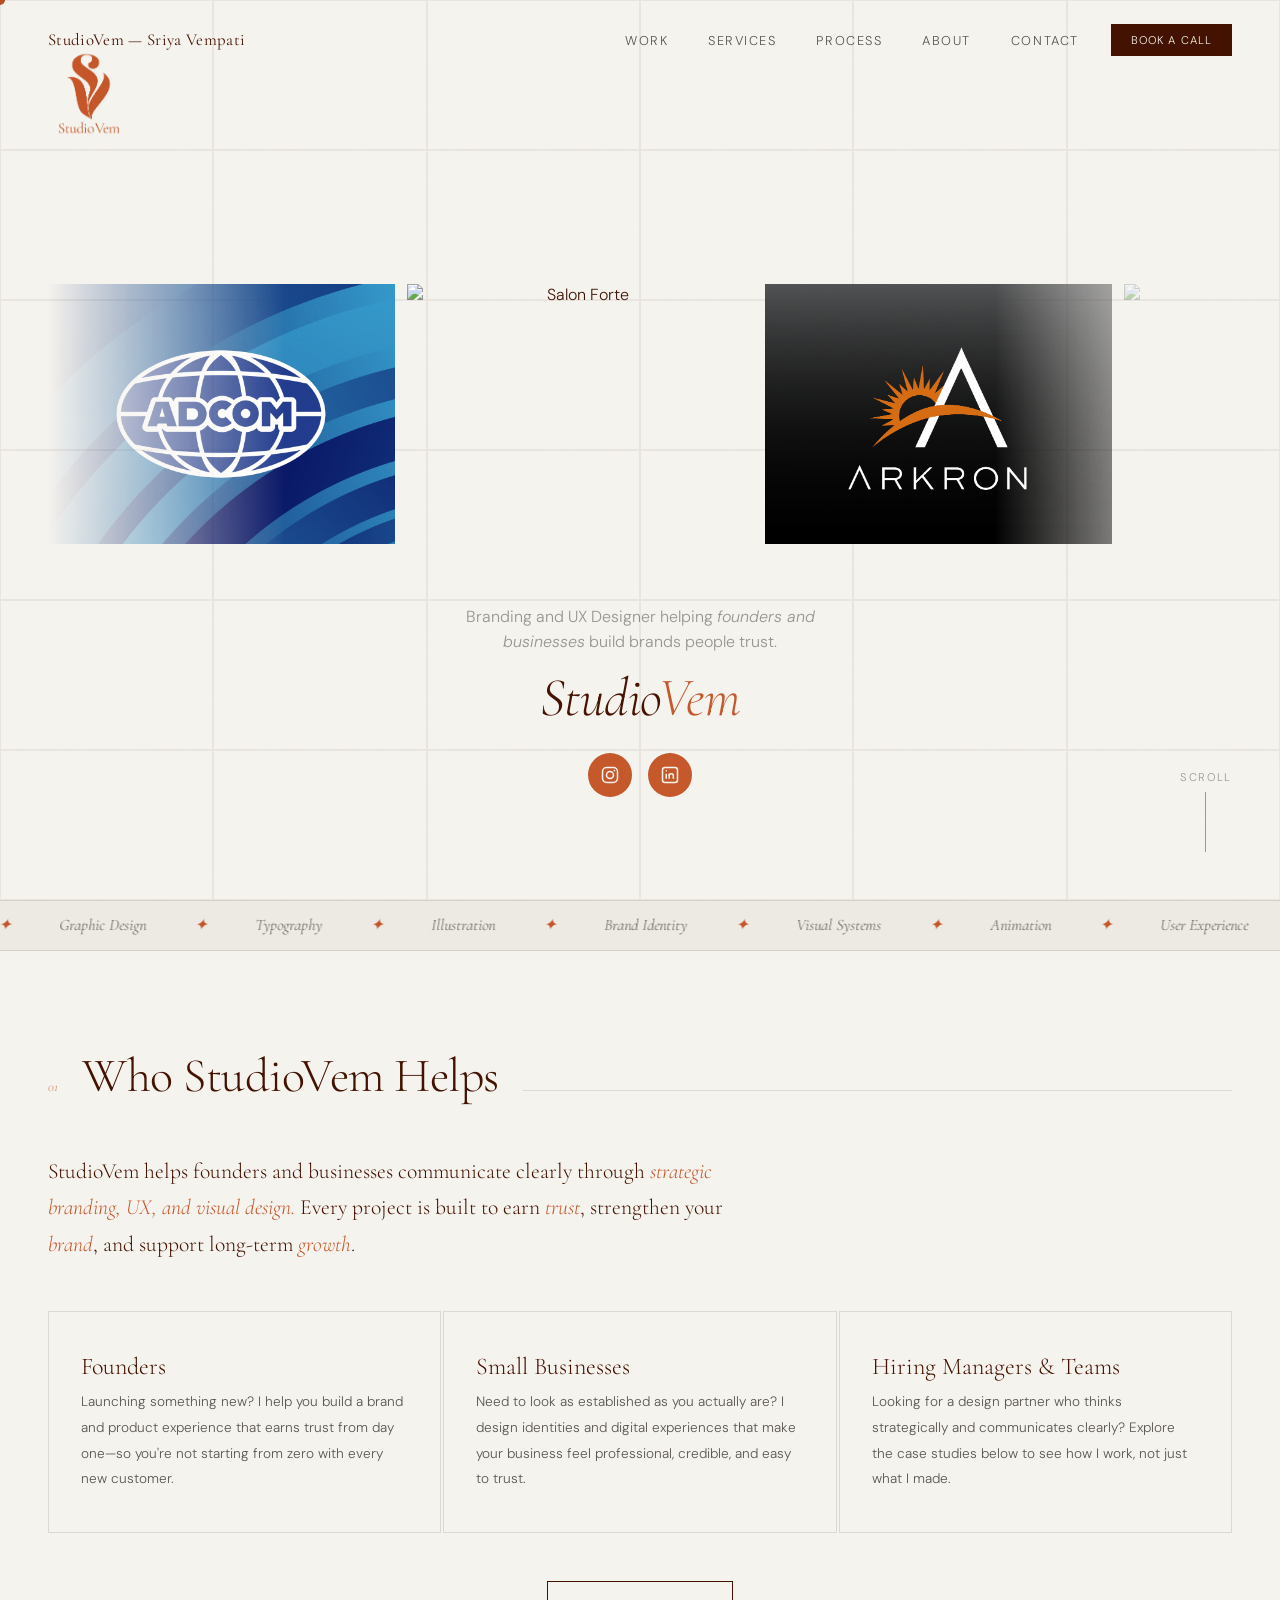
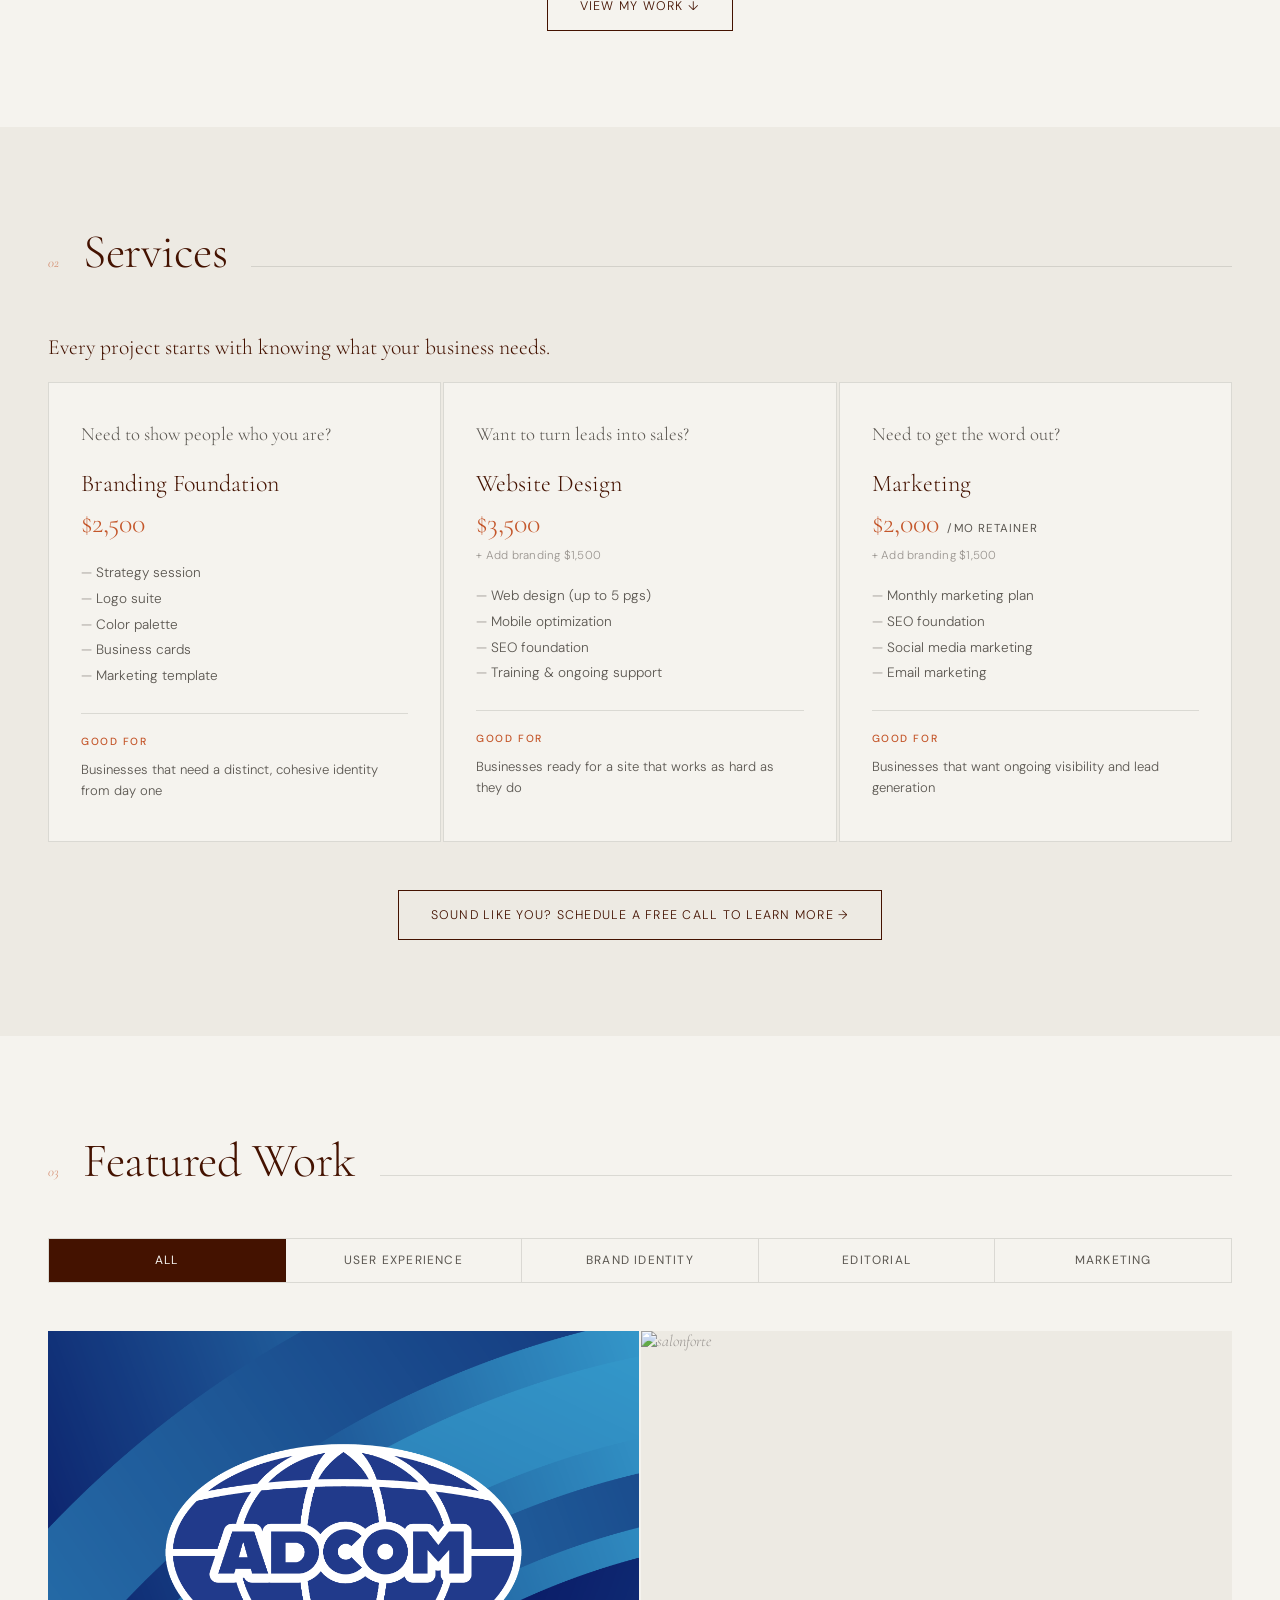
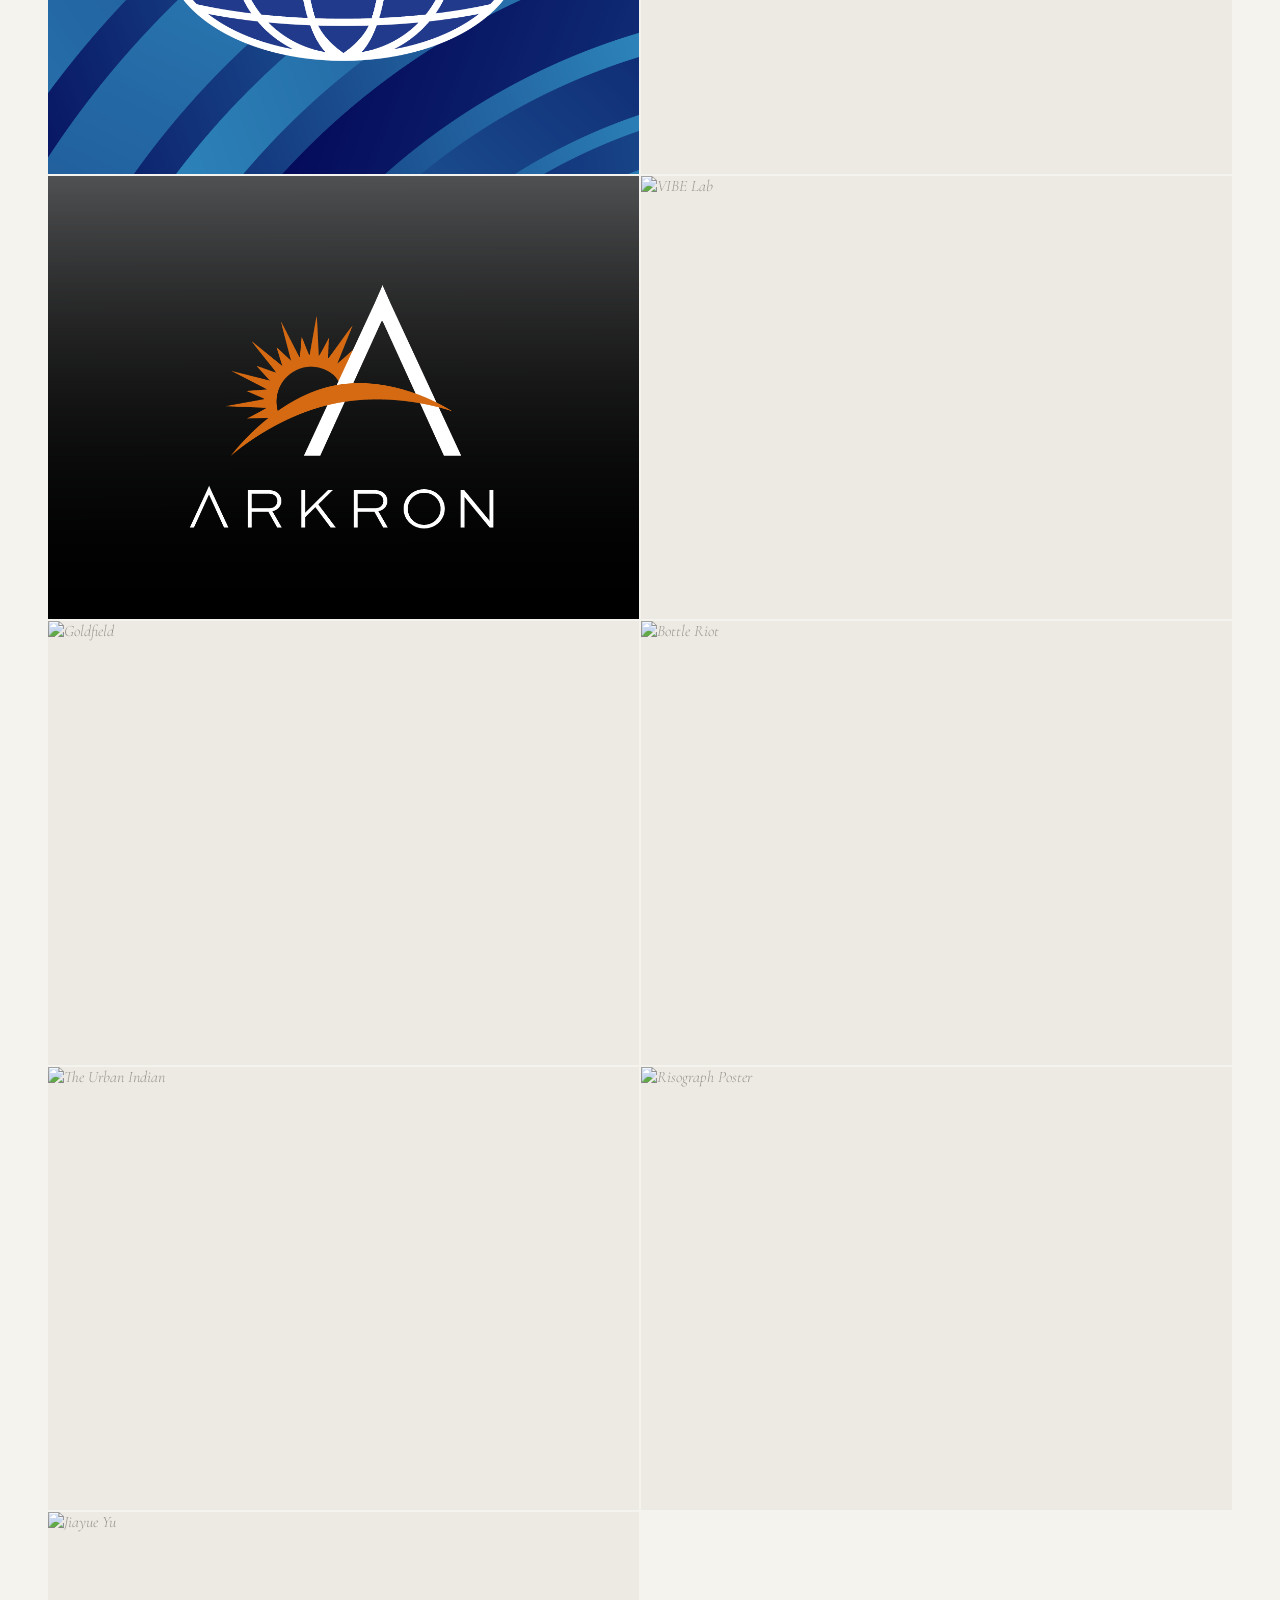
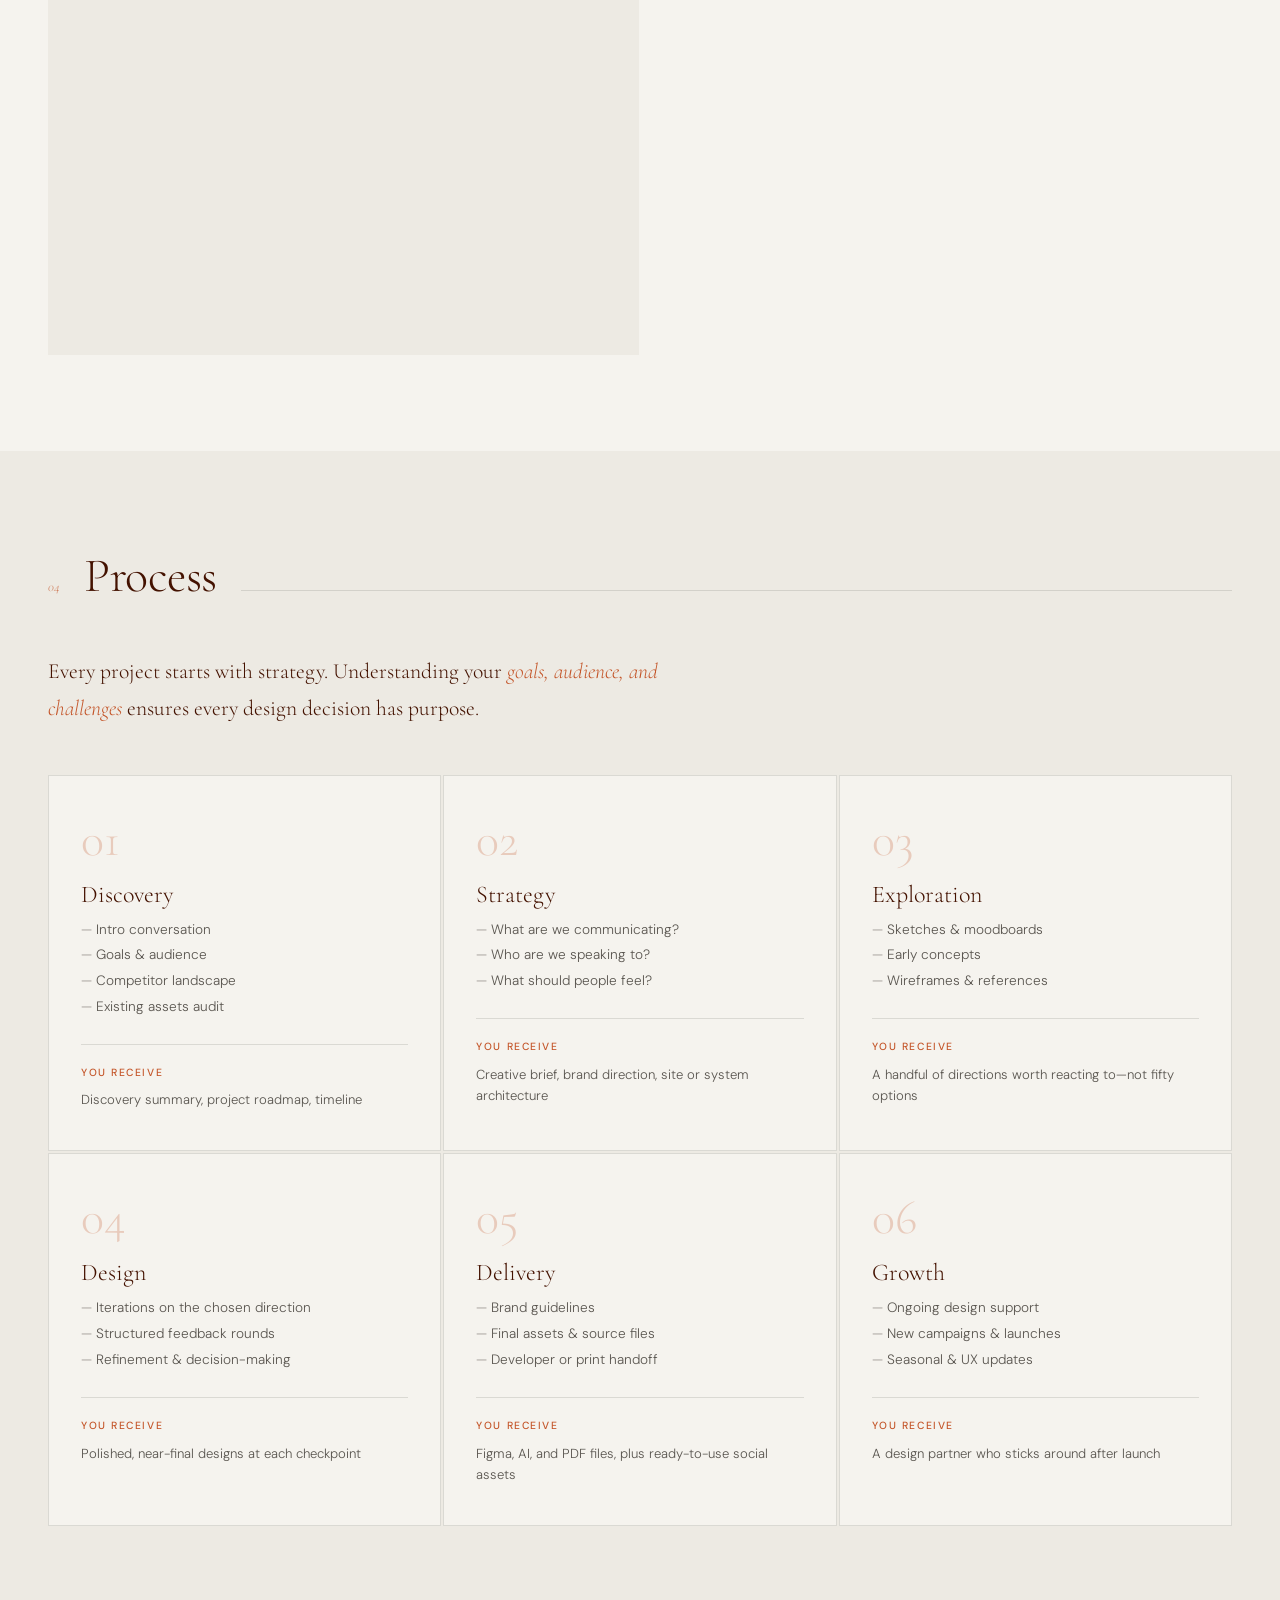
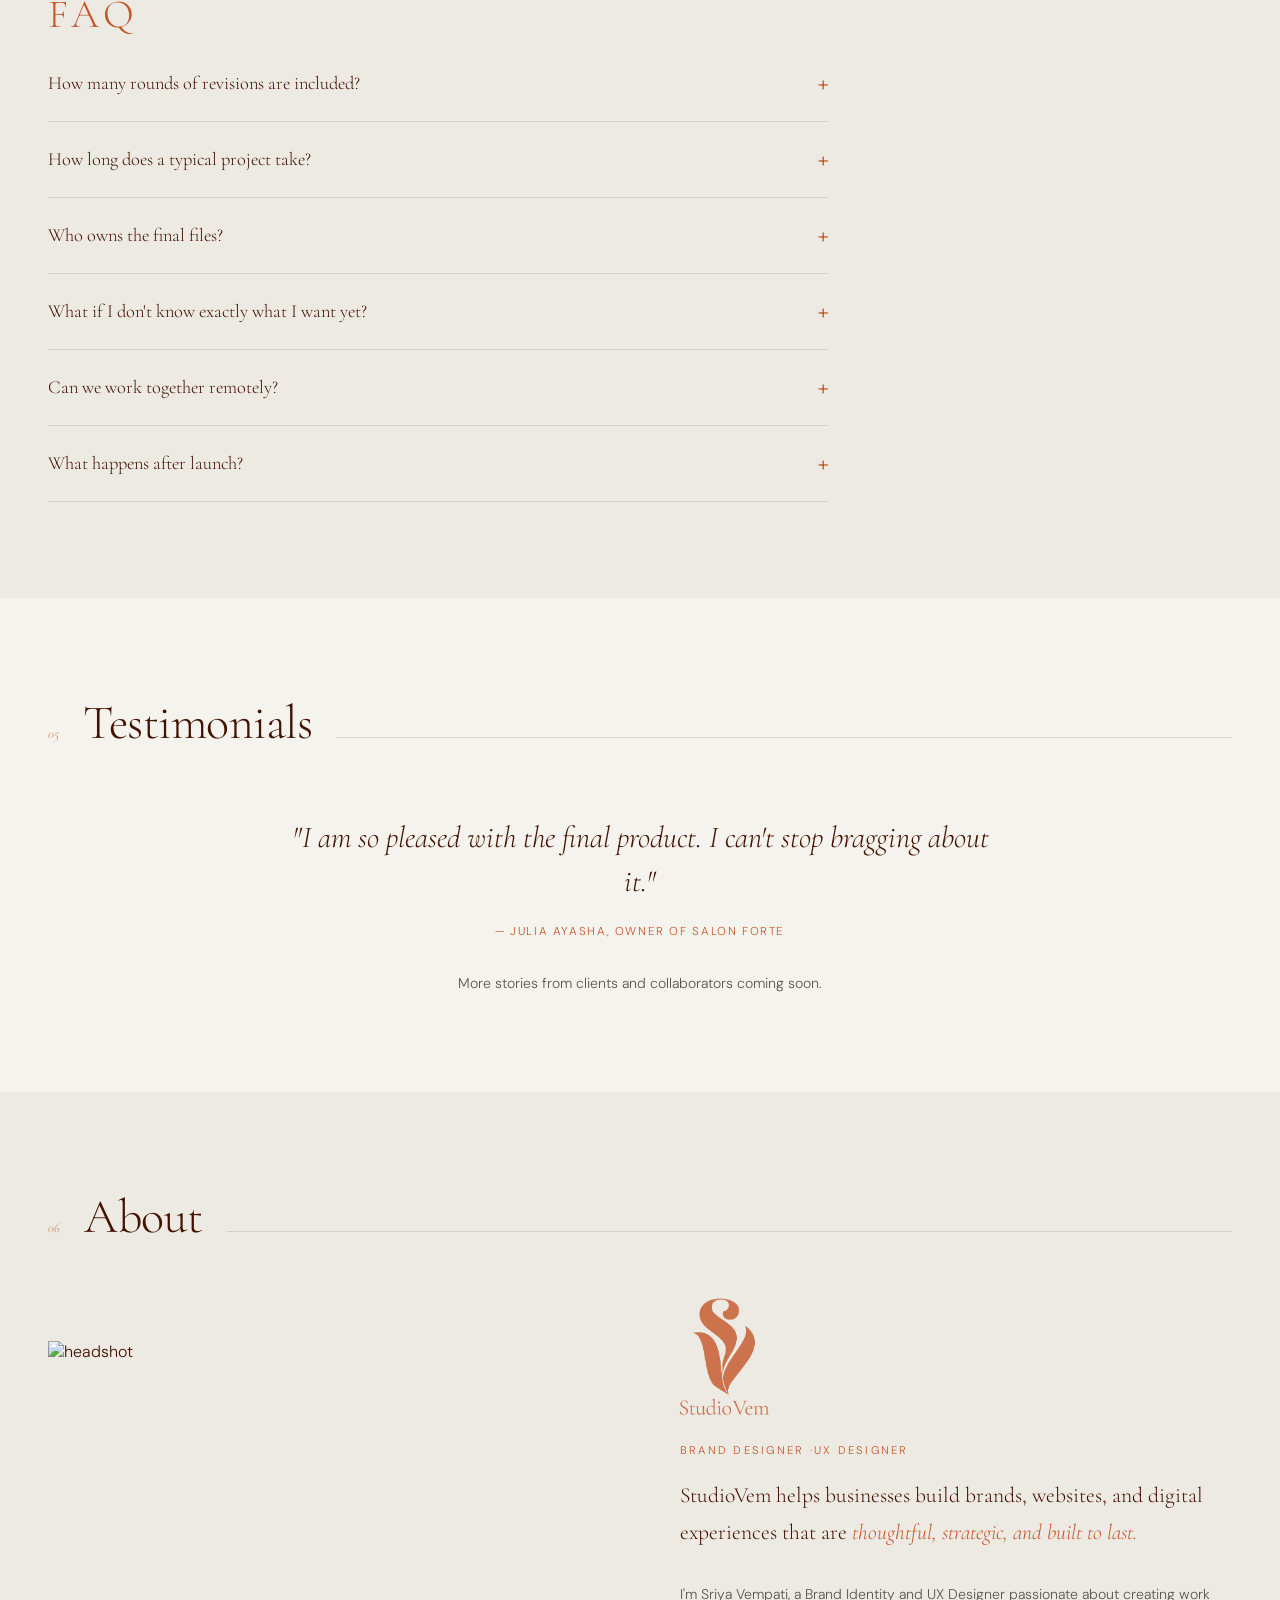
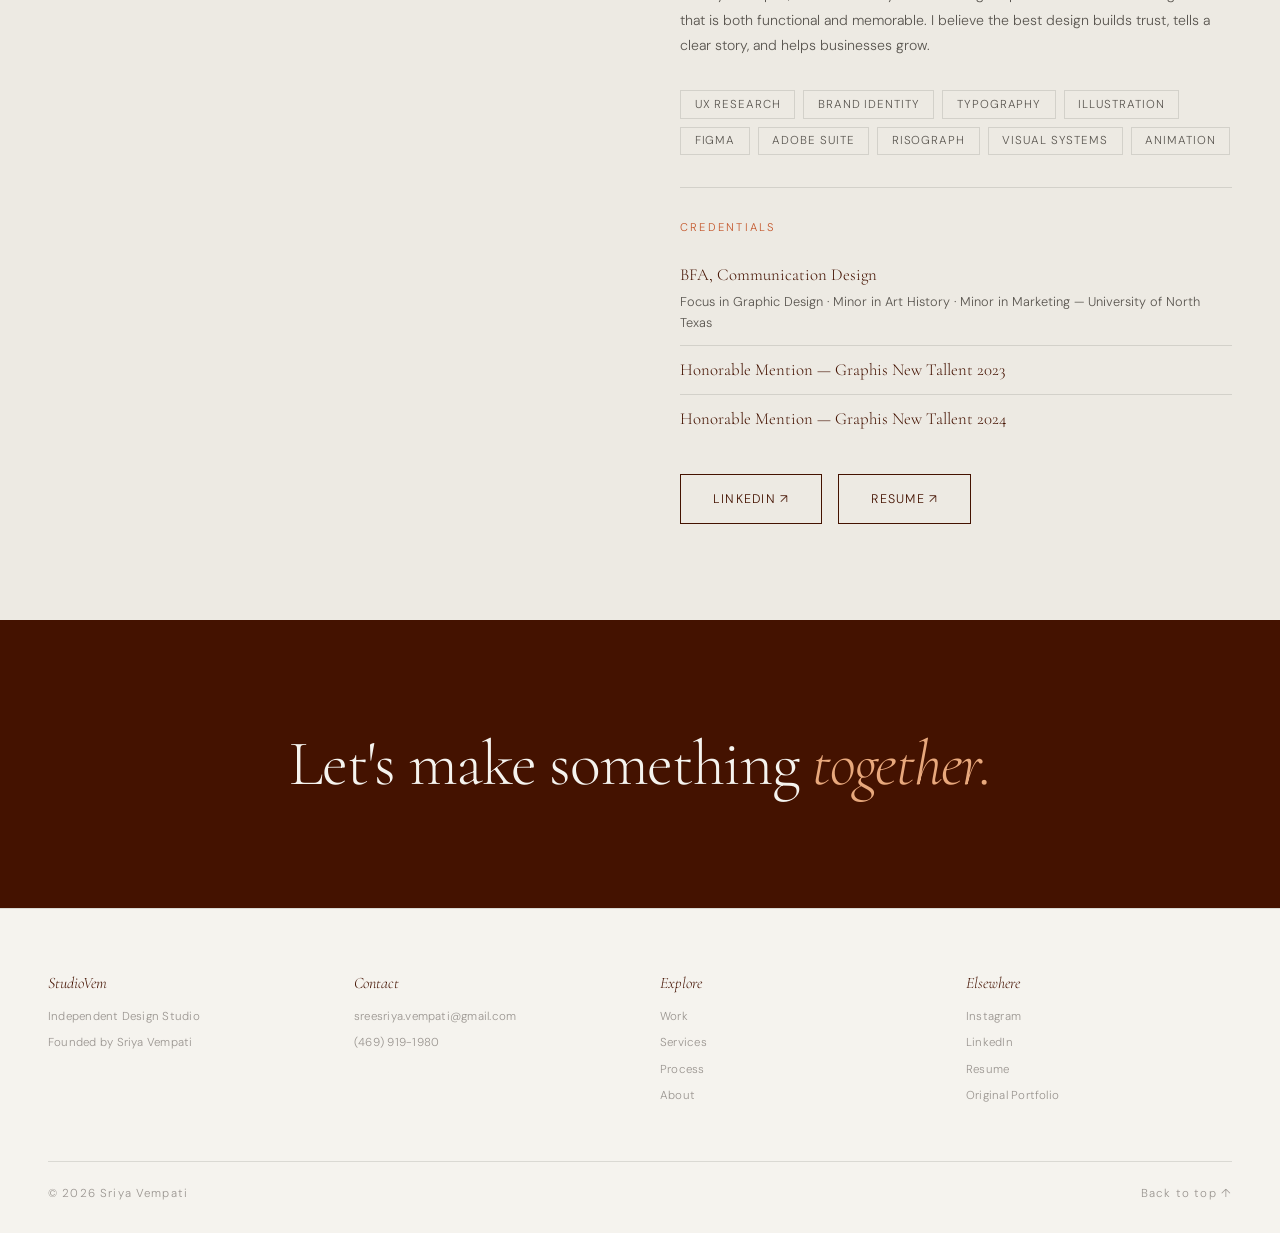
==== commit f8a029a0: "vjnf" ====
--- a/index.html
+++ b/index.html
@@ -765,34 +765,24 @@
 Yes. In fact I want to continue our current partnership. </p>
       <cite class="testimonial-cite">— Sal, Owner of LDMG</cite>
     </div>
+    <div class="modal-body">
+            </div>
+
     <img src="images/Sal/logo-24.png">
     <img src="images/Sal/logo-25.png">
     <img src="images/Sal/logo-26.png"></div>
       <div class="modal-body">
-
+            <p class="modal-section-head">**Proccess details Coming soon**</p>
+<!--
     <p class="modal-section-head">Project Outline</p>
-    <p class="modal-text">[ Add your project description here. Describe the brand, the platforms you posted on, and what the marketing goals were — awareness, engagement, sales, etc. ]</p>
-    <p class="modal-section-head">Approach</p>
-    <p class="modal-text">[ Add notes on your content strategy — posting cadence, content pillars, what made this account's voice distinct, and how you approached video vs. static content. ]</p>
-    <p class="modal-section-head">Results</p>
-    <p class="modal-text">[ Add any results you can share — follower growth, engagement rate, reach, or client feedback. ]</p>
-</div>
-    <p class="modal-section-head">Social Media Posts</p>
-    <div class="social-grid">
-      <div class="social-item" data-type="image" onclick="openLightboxFromItem(this)">
-        <img src="images/pentl/post1.jpg" alt="Social post">
-      </div>
-      <div class="social-item" data-type="video" data-src="images/pentl/reel1.mp4" onclick="openLightboxFromItem(this)">
-        <video src="images/pentl/reel1.mp4" muted playsinline preload="metadata"></video>
-        <span class="social-icon">▶</span>
-      </div>
-      <div class="social-item" data-type="carousel"
-           data-images='["images/pentl/carousel1-1.jpg","images/pentl/carousel1-2.jpg","images/pentl/carousel1-3.jpg"]'
-           onclick="openLightboxFromItem(this)">
-        <img src="images/pentl/carousel1-1.jpg" alt="Social post">
-        <span class="social-icon">⧉</span>
-      </div>
-    </div>
+    <p class="modal-text">Sal came to me with an idea. He wanted to host a show that discussed the current state of biomedical products for businesses to purchase pharmasuticals. There are often constant shifts in the status of certain pharmasuticals and they change as often as the stock market. And Sal desiphers these changes and talks about them on his show. His show which did not have a name yet. But while working with him, I suggested some names, and created different logos with the letter stucture of the name in mind. We landed at LDMG.</p>
+    <p class="modal-section-head">Research &amp; Proccess</p>
+    <p class="modal-text">The first step to building Sals brand wasnt finding the name, it was taking the several conepts he had and doing the right reserch to understand each aspect, and strategically and creativley put them together. In this instance, the main ides coming together is taking the pharmasutical date and displaying through a show/broadcasting concept. Plus Sal was looking for a vintage, retro look for his show. He provided me reference pieces from news media that inspired him. And I took those and created the initail mood board.  </p>
+    <p class="modal-text">Once he saw and liked this mood board, I began the itterative proccess of creating and refining two logos. One for PBNN and one for LDMG. </p>
+    <p class="modal-section-head">Design Direction</p>
+    <p class="modal-text">After the completion of both the PBNN and LDMG logo, we decided to move forward with LDMG.</p>
+    </div>
+    -->
   </div>
 </template>
 
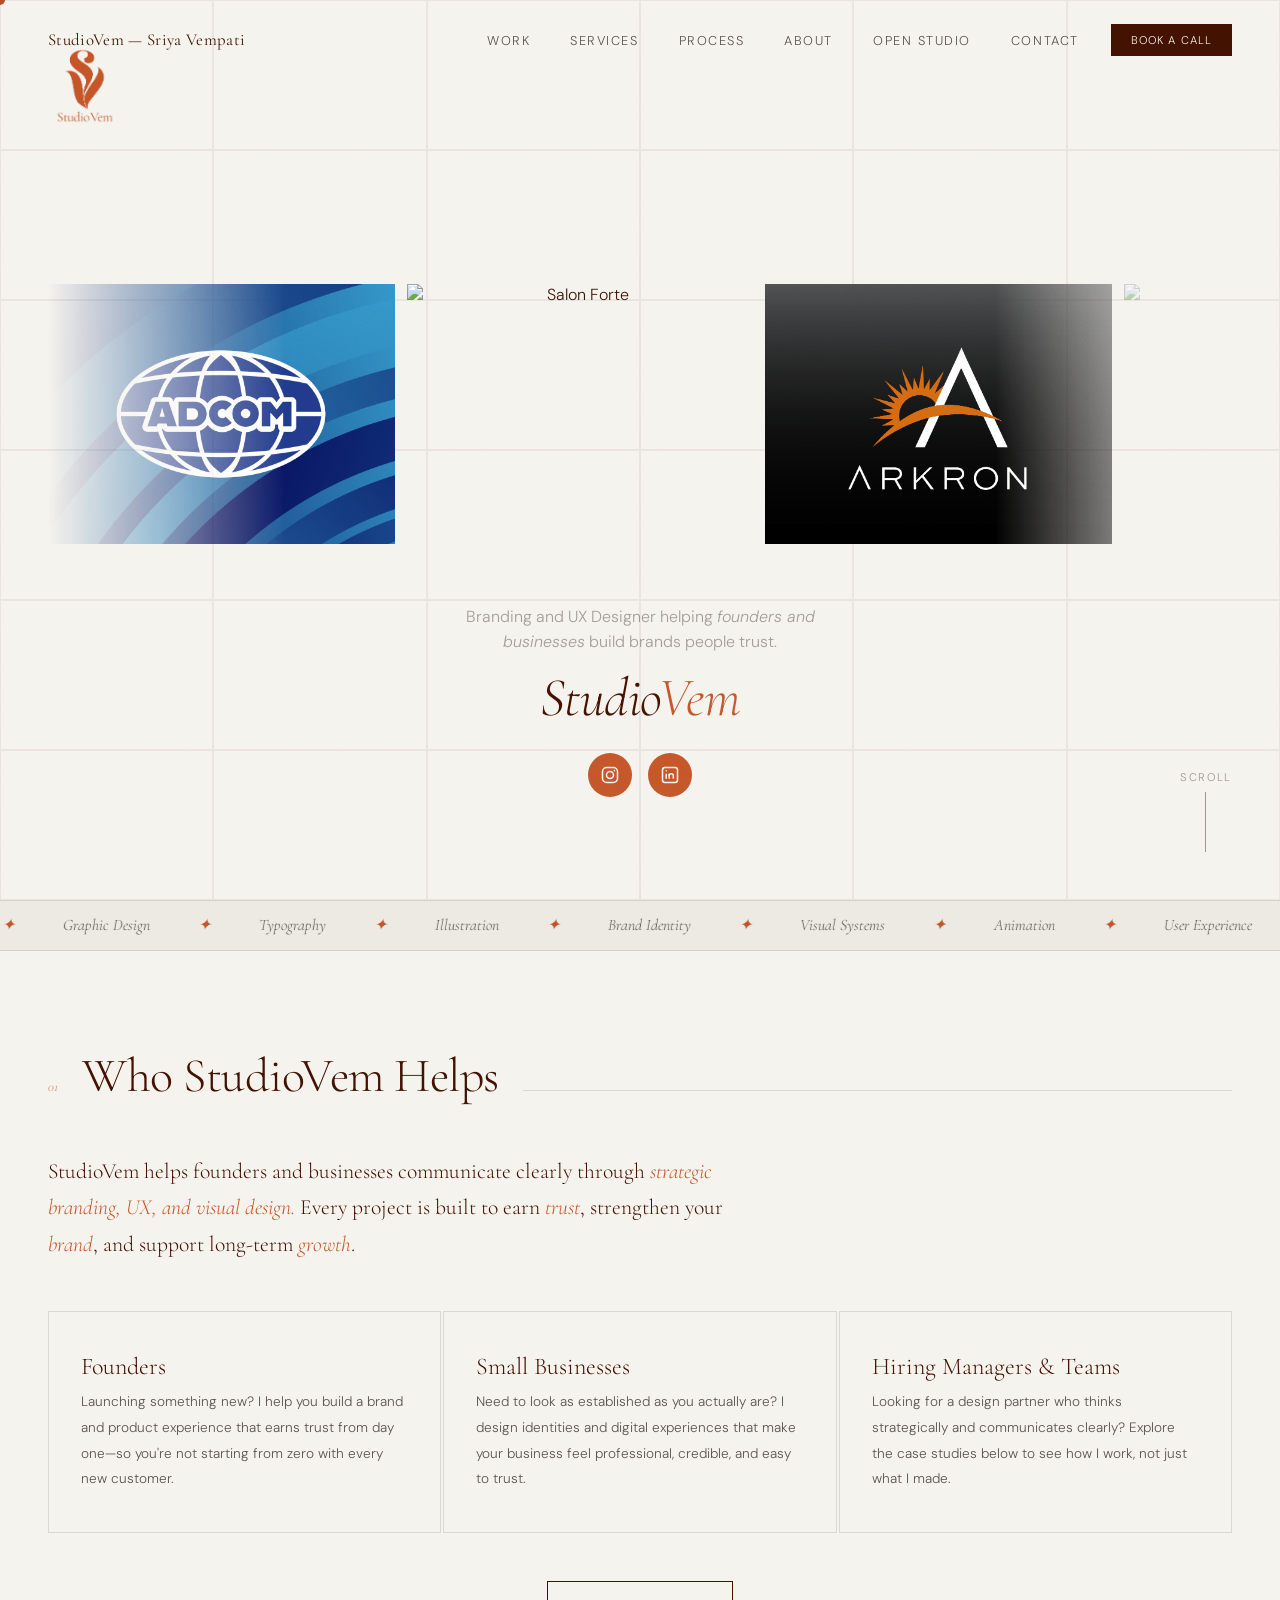
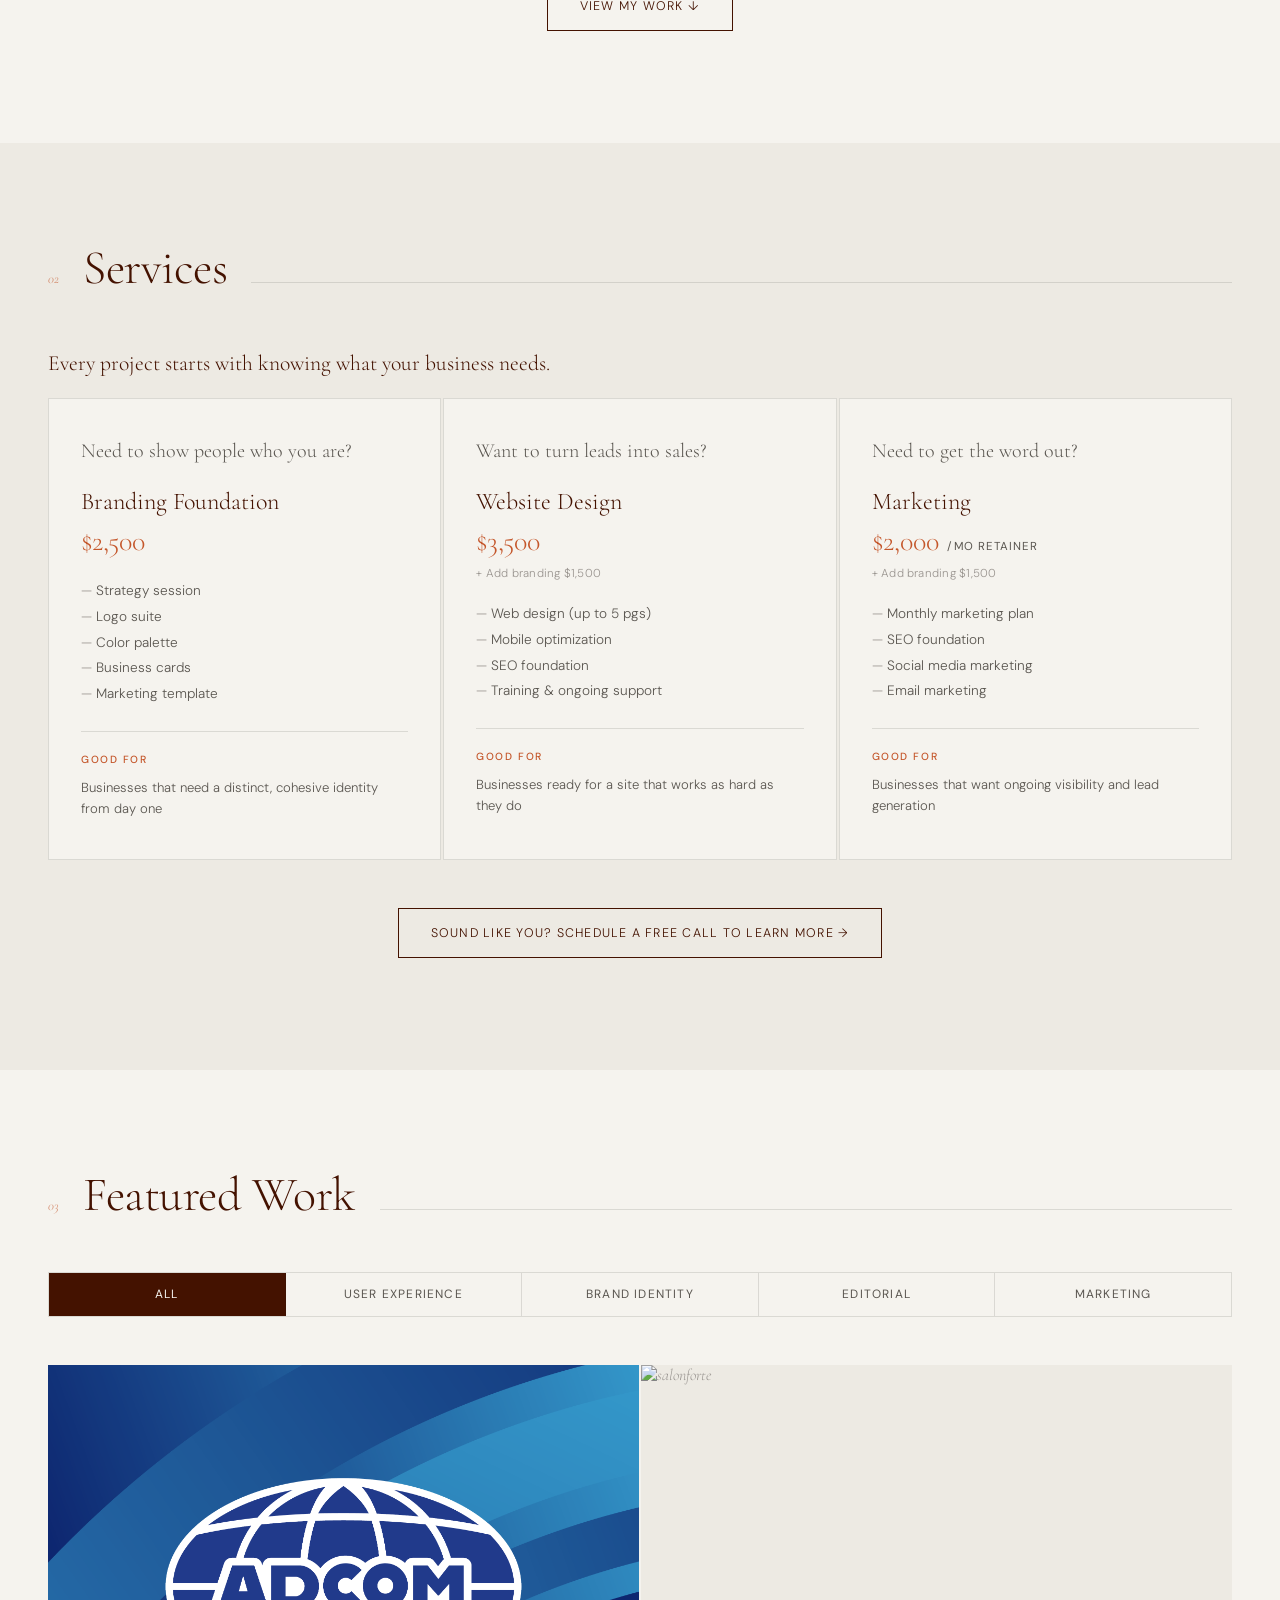
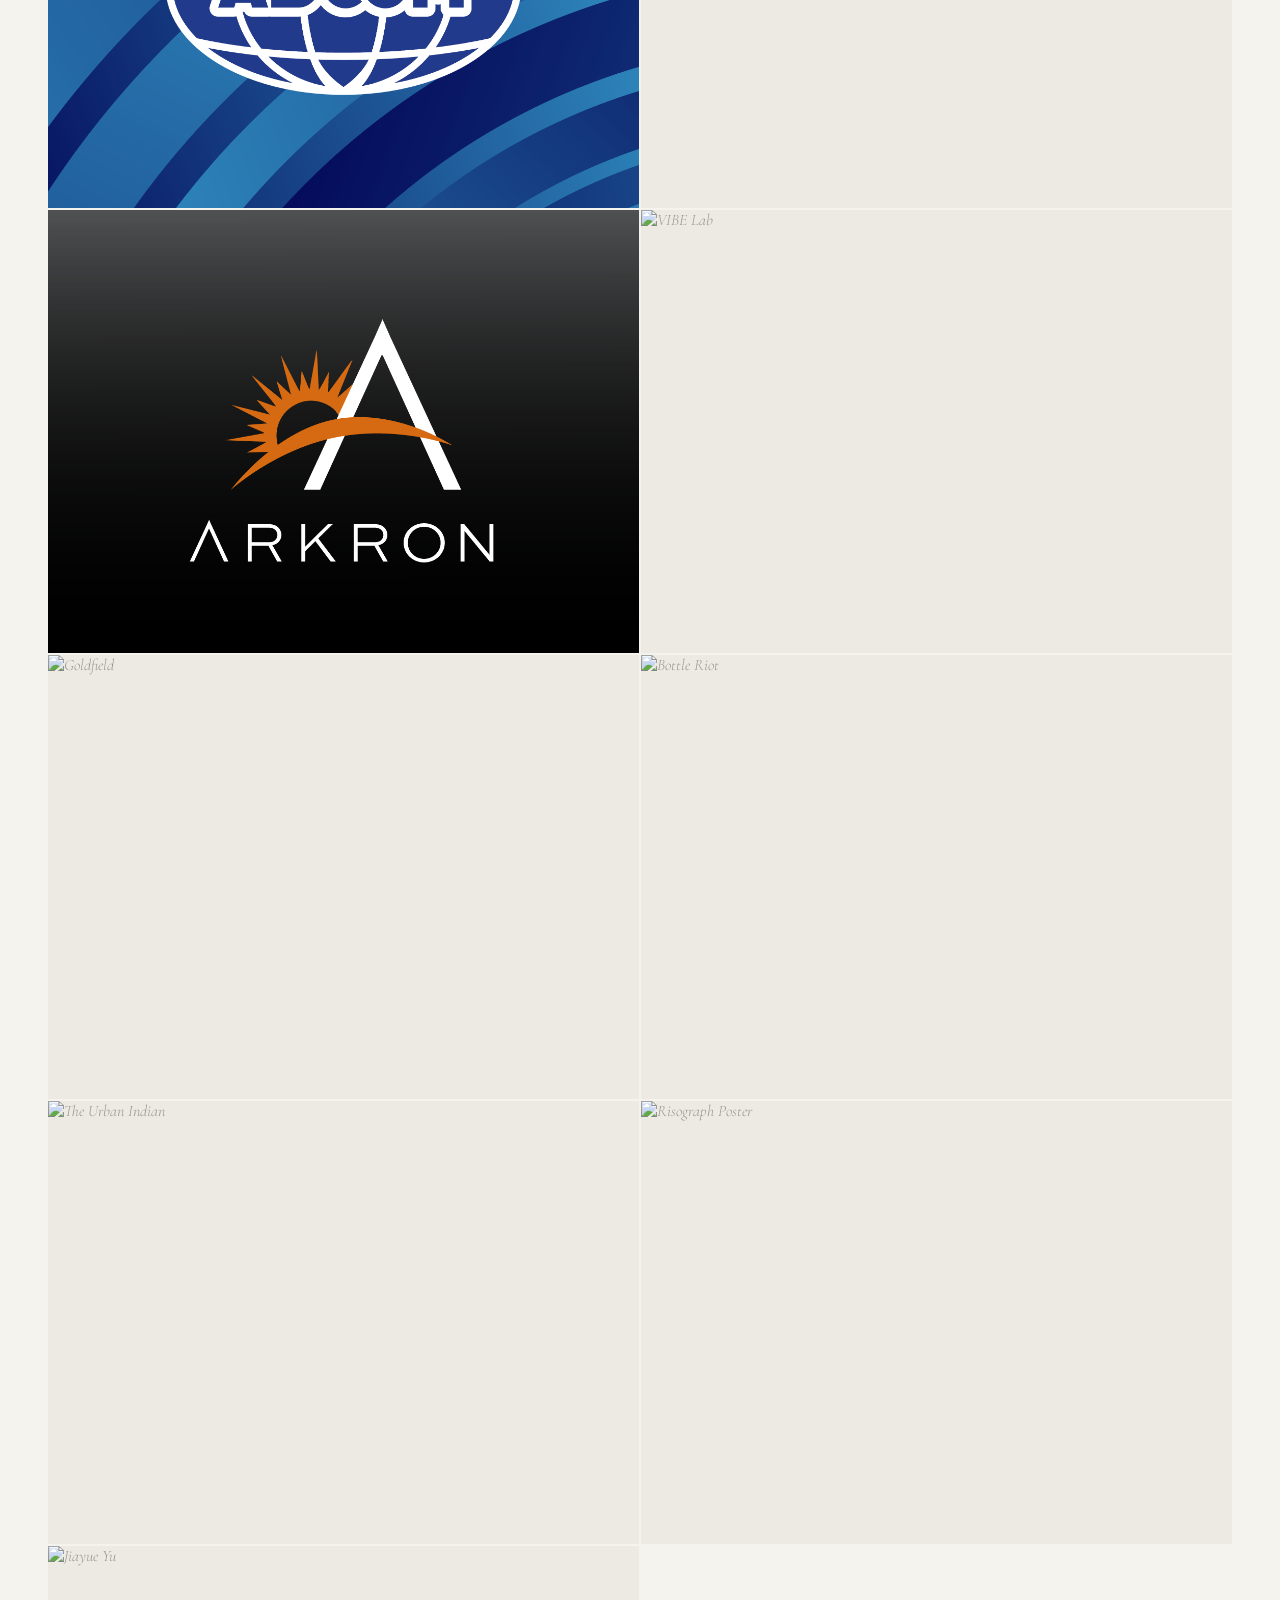
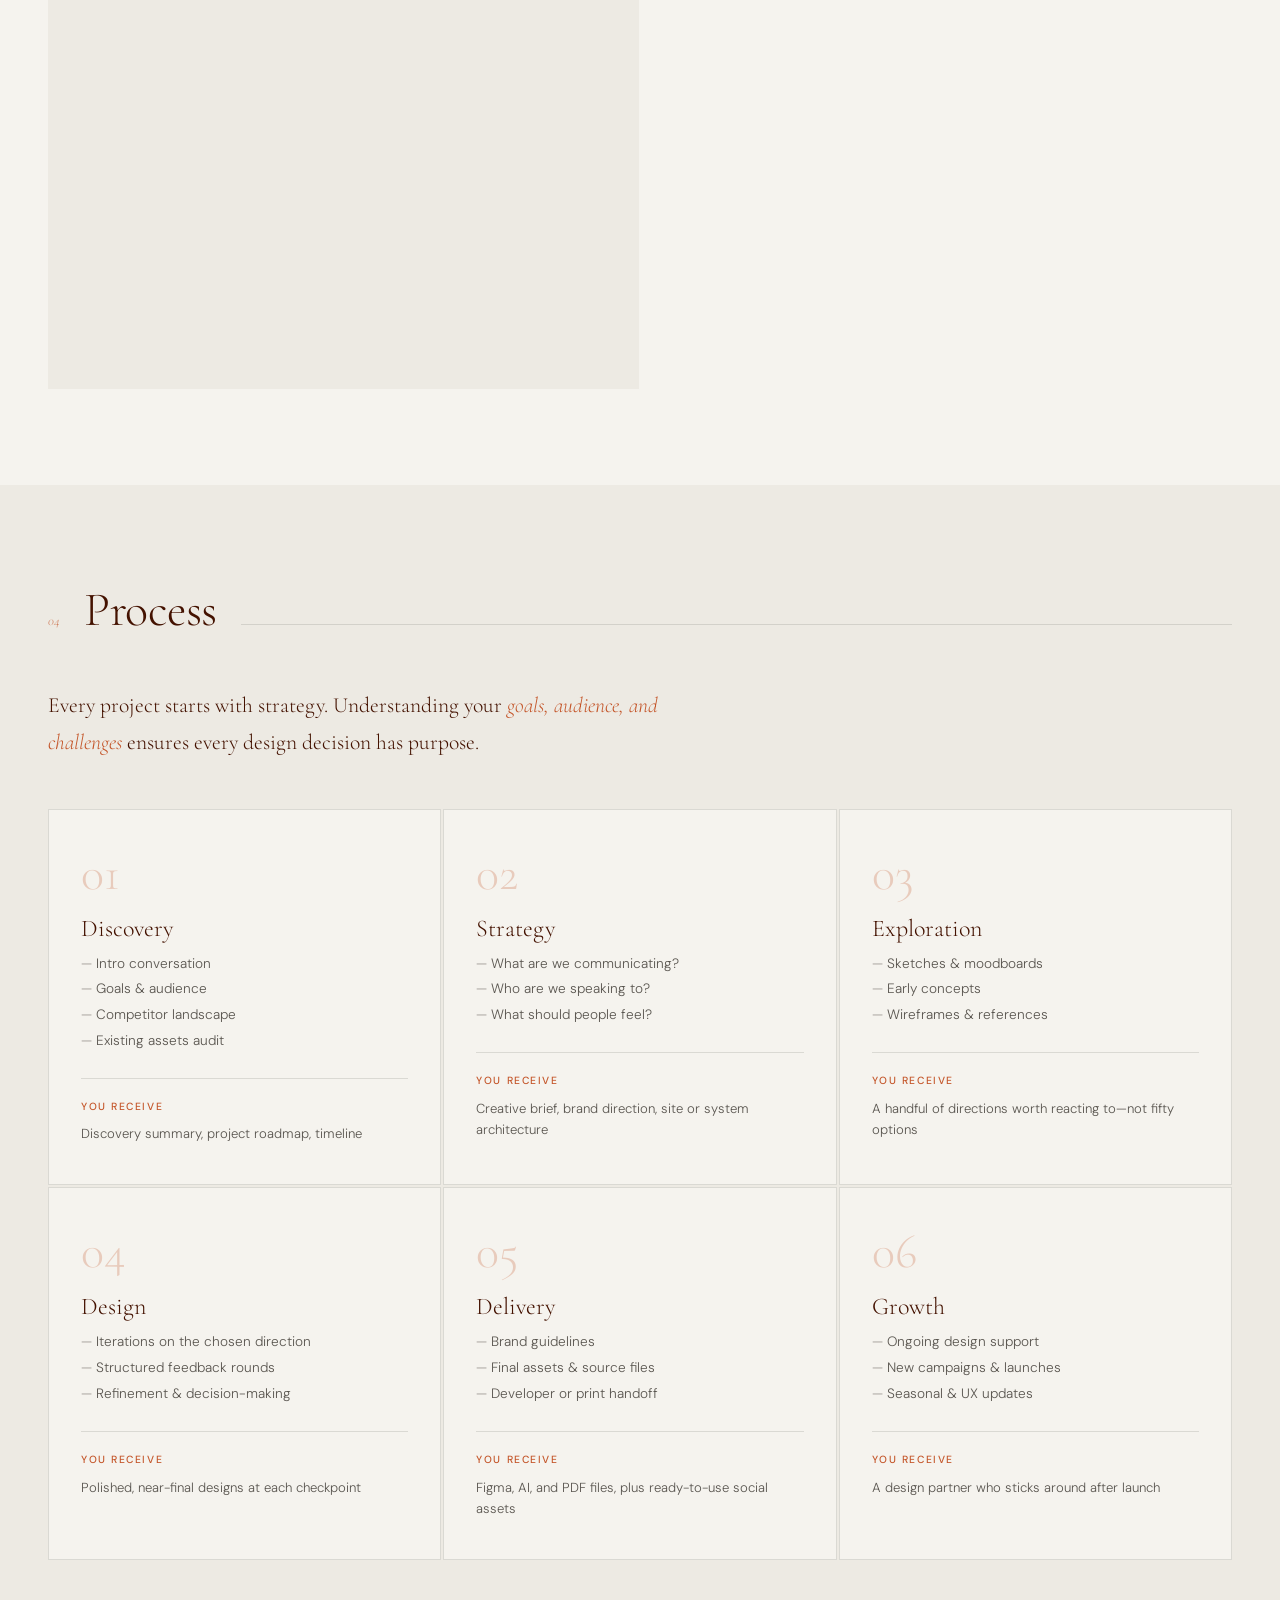
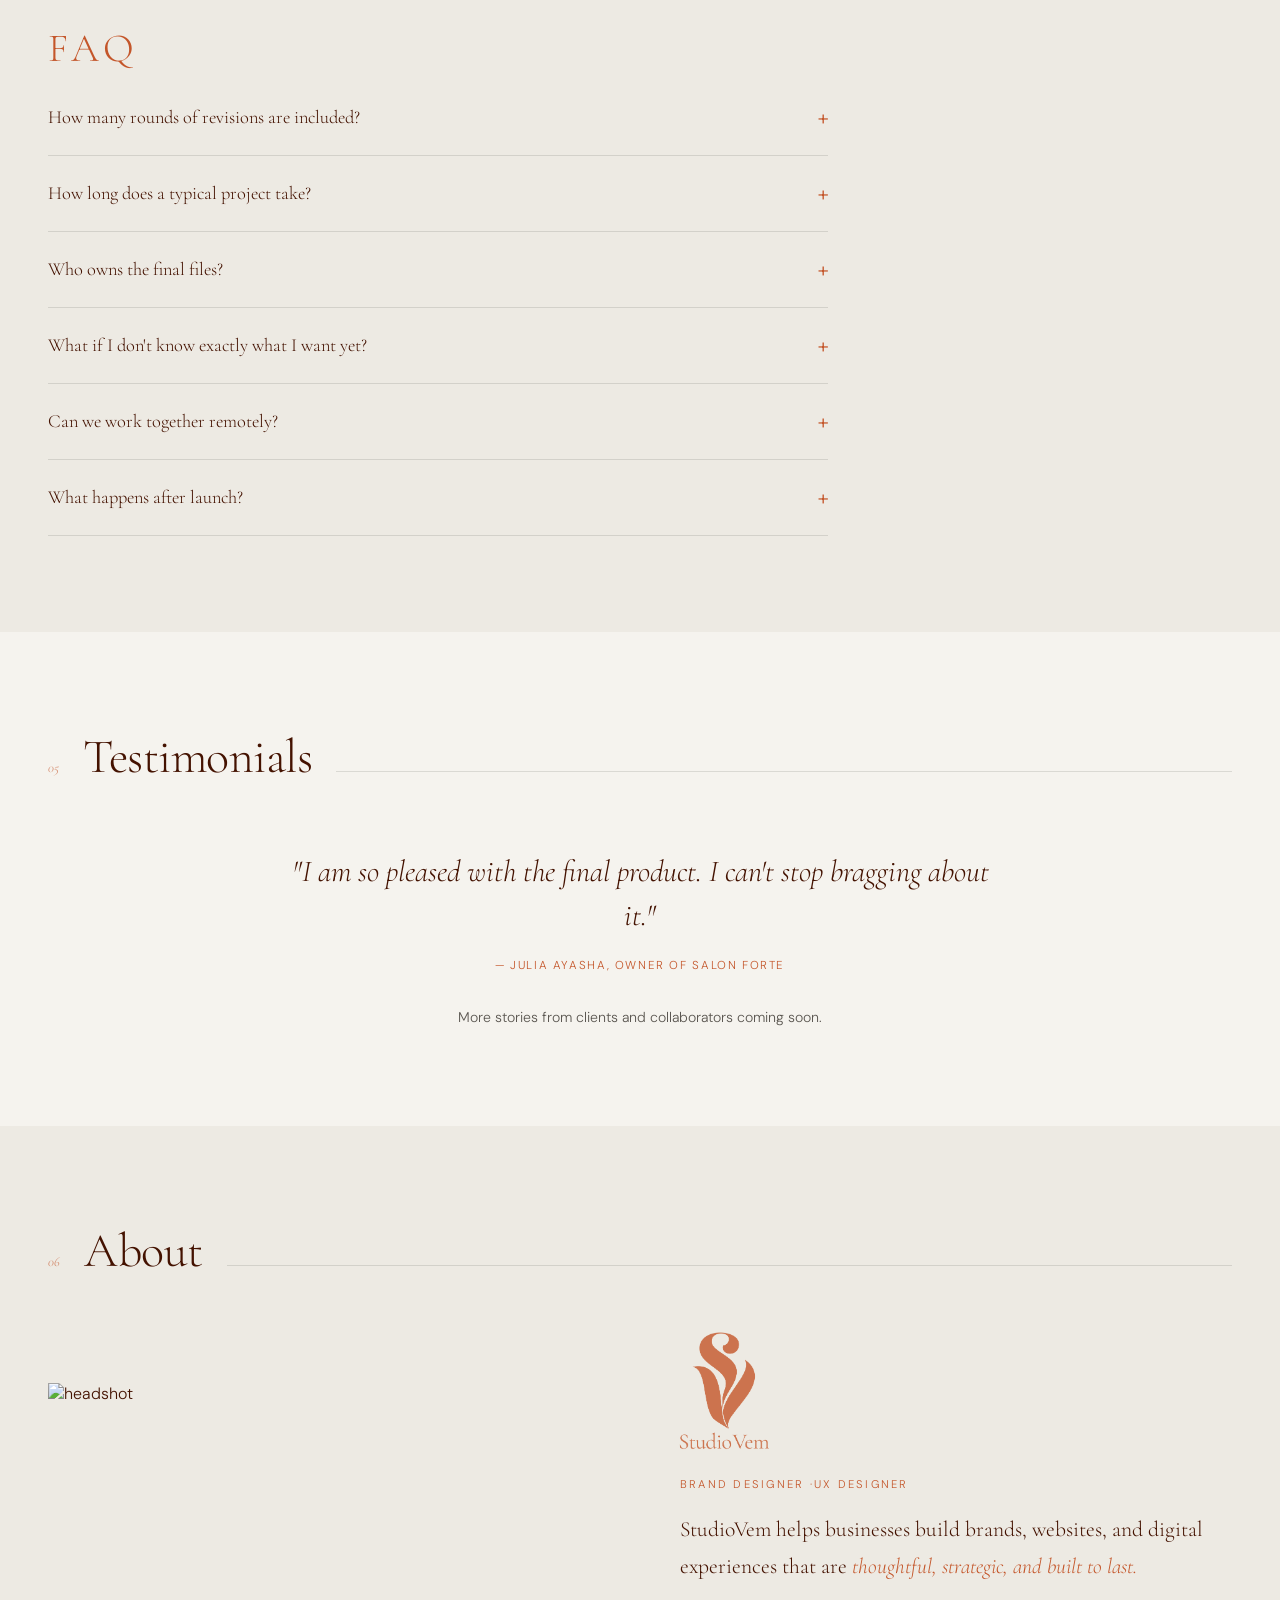
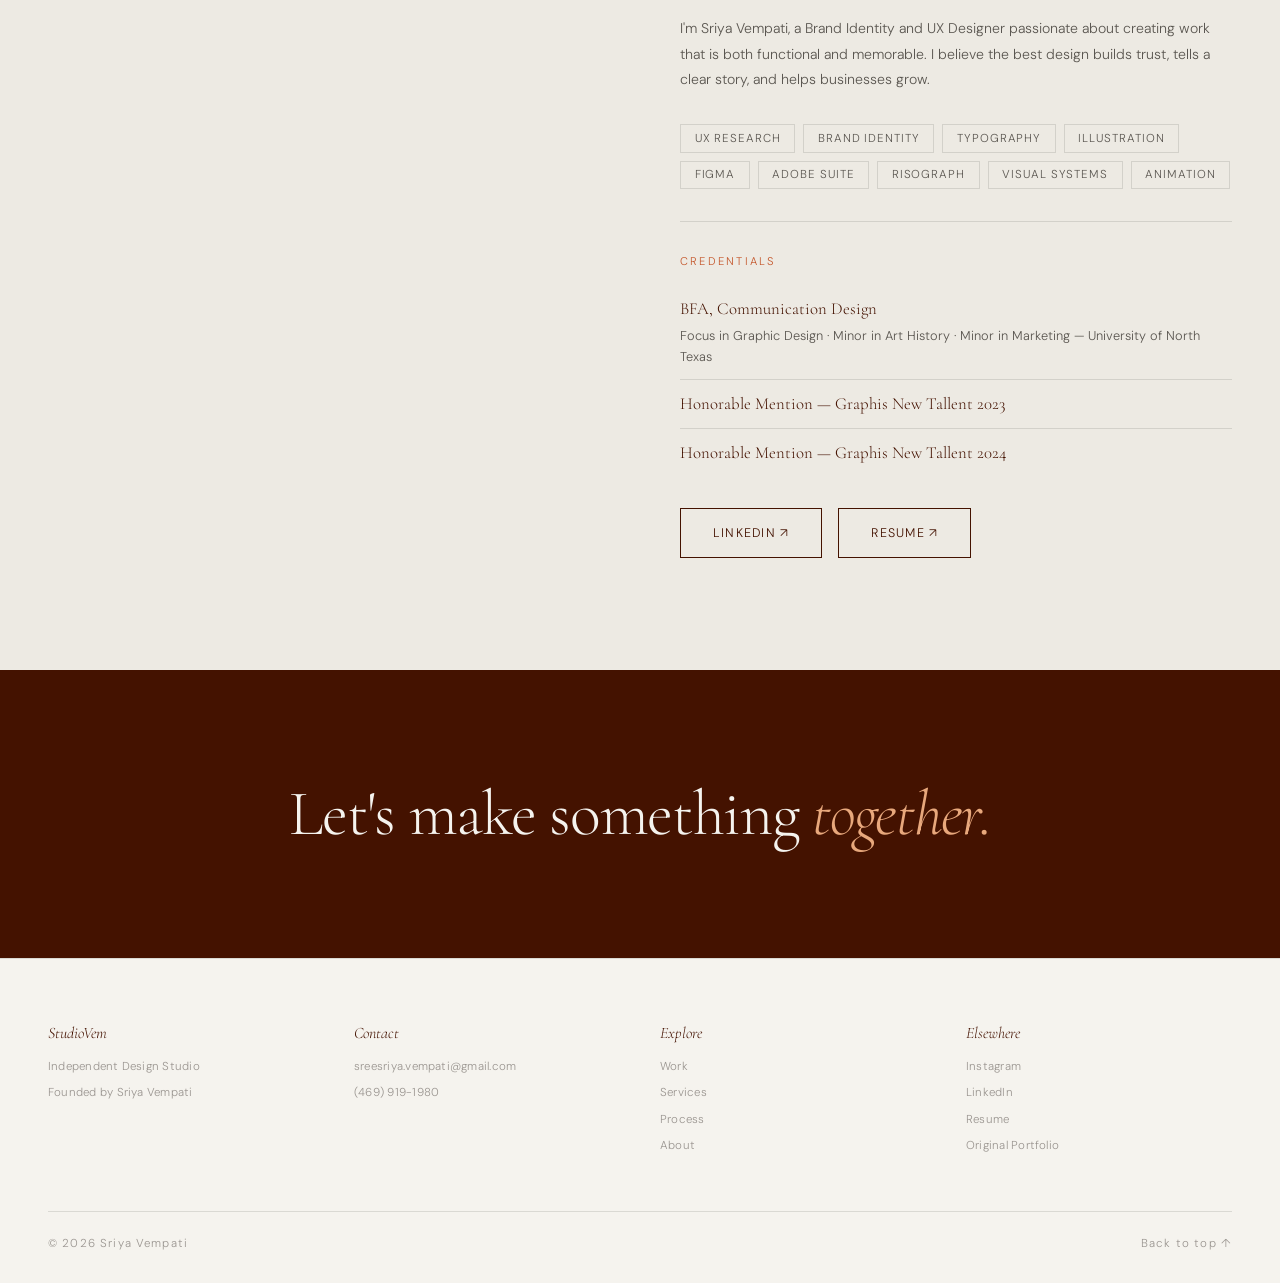
==== commit da72fd54: "form" ====
--- a/index.html
+++ b/index.html
@@ -40,6 +40,7 @@
       <li><a href="#services">Services</a></li>
       <li><a href="#process">Process</a></li>
       <li><a href="#about">About</a></li>
+      <li><a href="openstudio/index.html">Open Studio</a></li>
       <li><a href="#contact">Contact</a></li>
     </ul>
     <a href="https://calendly.com/sreesriya-vempati/30min" class="nav-cta"
@@ -61,6 +62,7 @@
       <li><a href="#services" onclick="closeMenuDirect()">Services</a></li>
       <li><a href="#process" onclick="closeMenuDirect()">Process</a></li>
       <li><a href="#about" onclick="closeMenuDirect()">About</a></li>
+      <li><a href="/openstudio/" onclick="closeMenuDirect()">Open Studio</a></li>
       <li><a href="#contact" onclick="closeMenuDirect()">Contact</a></li>
     </ul>
   </div>
--- a/sriya-vempati-portfolio.css
+++ b/sriya-vempati-portfolio.css
@@ -1784,7 +1784,7 @@
 
 .phase-q {
   font-family:   var(--serif);
-  font-size:     1.25 rem;
+  font-size:     1.25rem;
   font-weight:   300;
   margin-bottom: 1.5rem;
   color:#5A5650
@@ -1875,7 +1875,7 @@
   color:           var(--ink);
   text-decoration: none;
   transition:      background 0.3s, color 0.3s;
-  margin-bottom:   1 rem;
+  margin-bottom:   1rem;
 }
 
 .cta-button:hover {
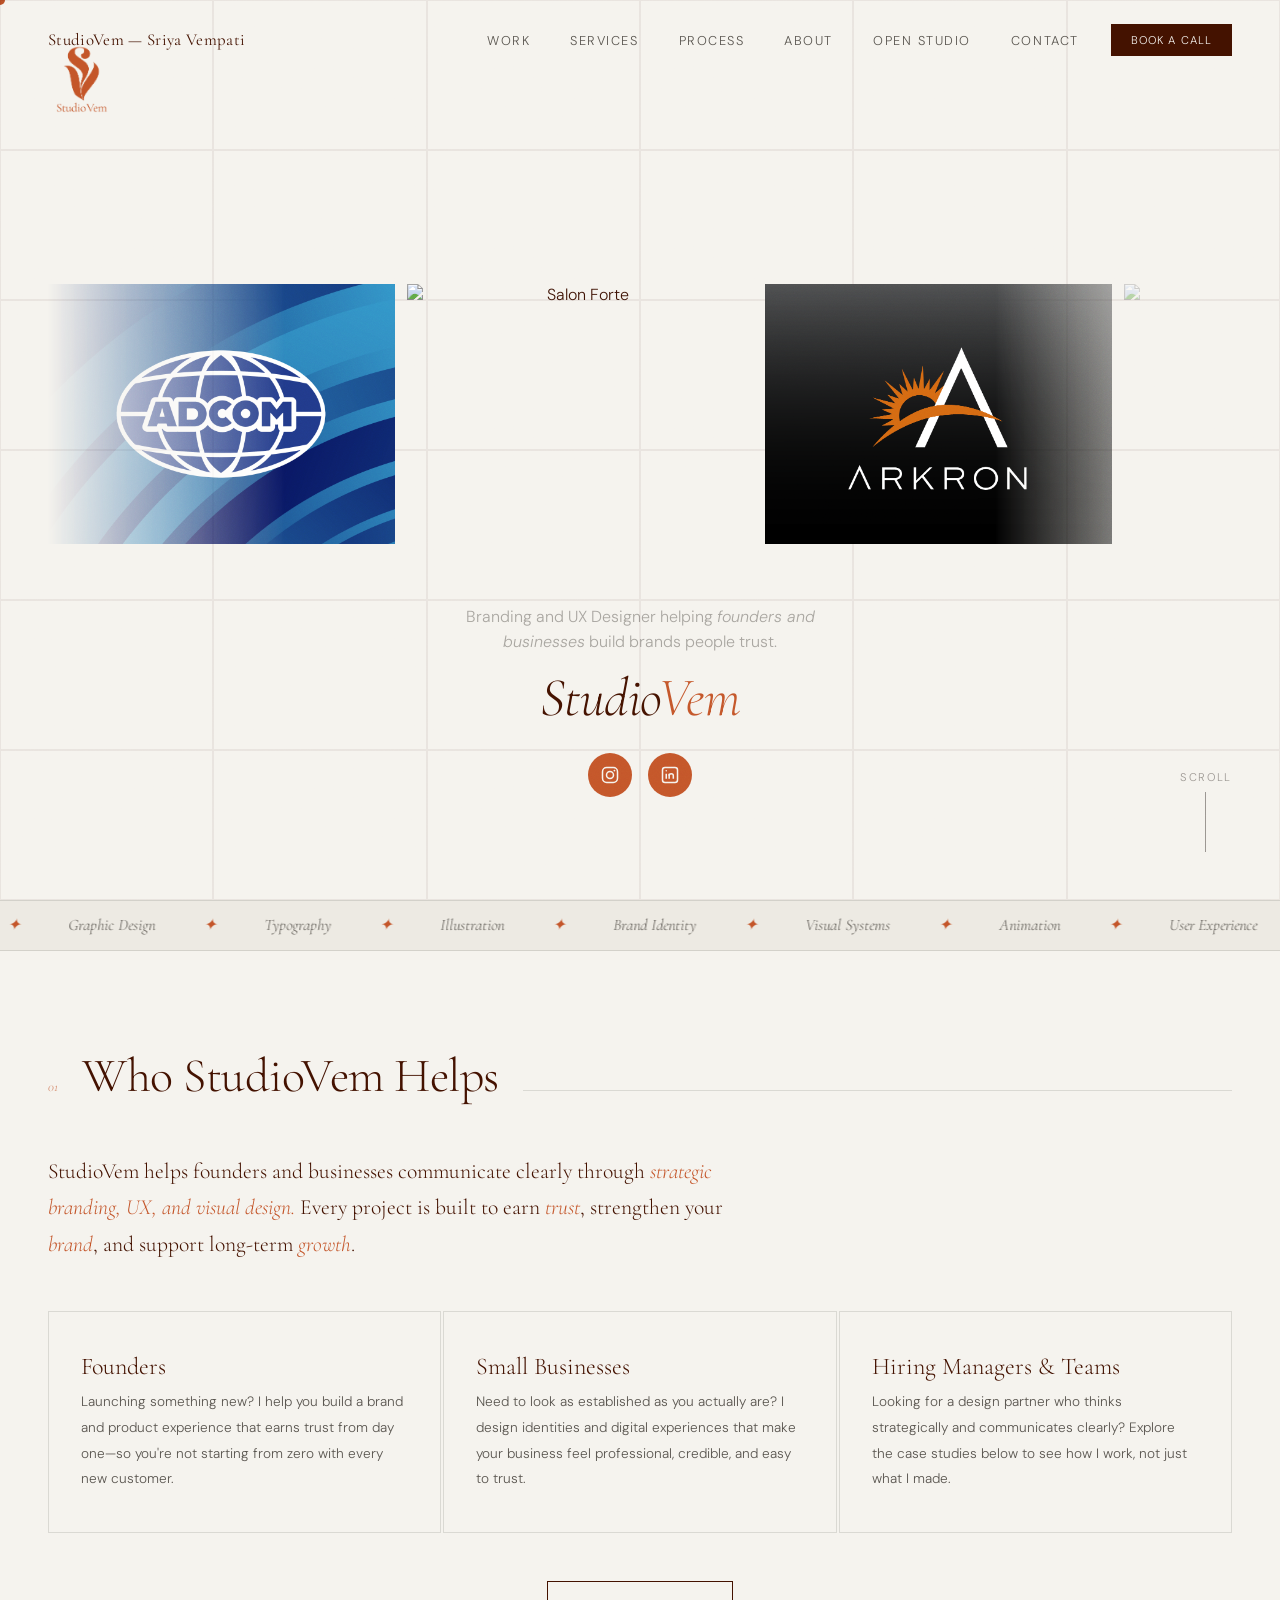
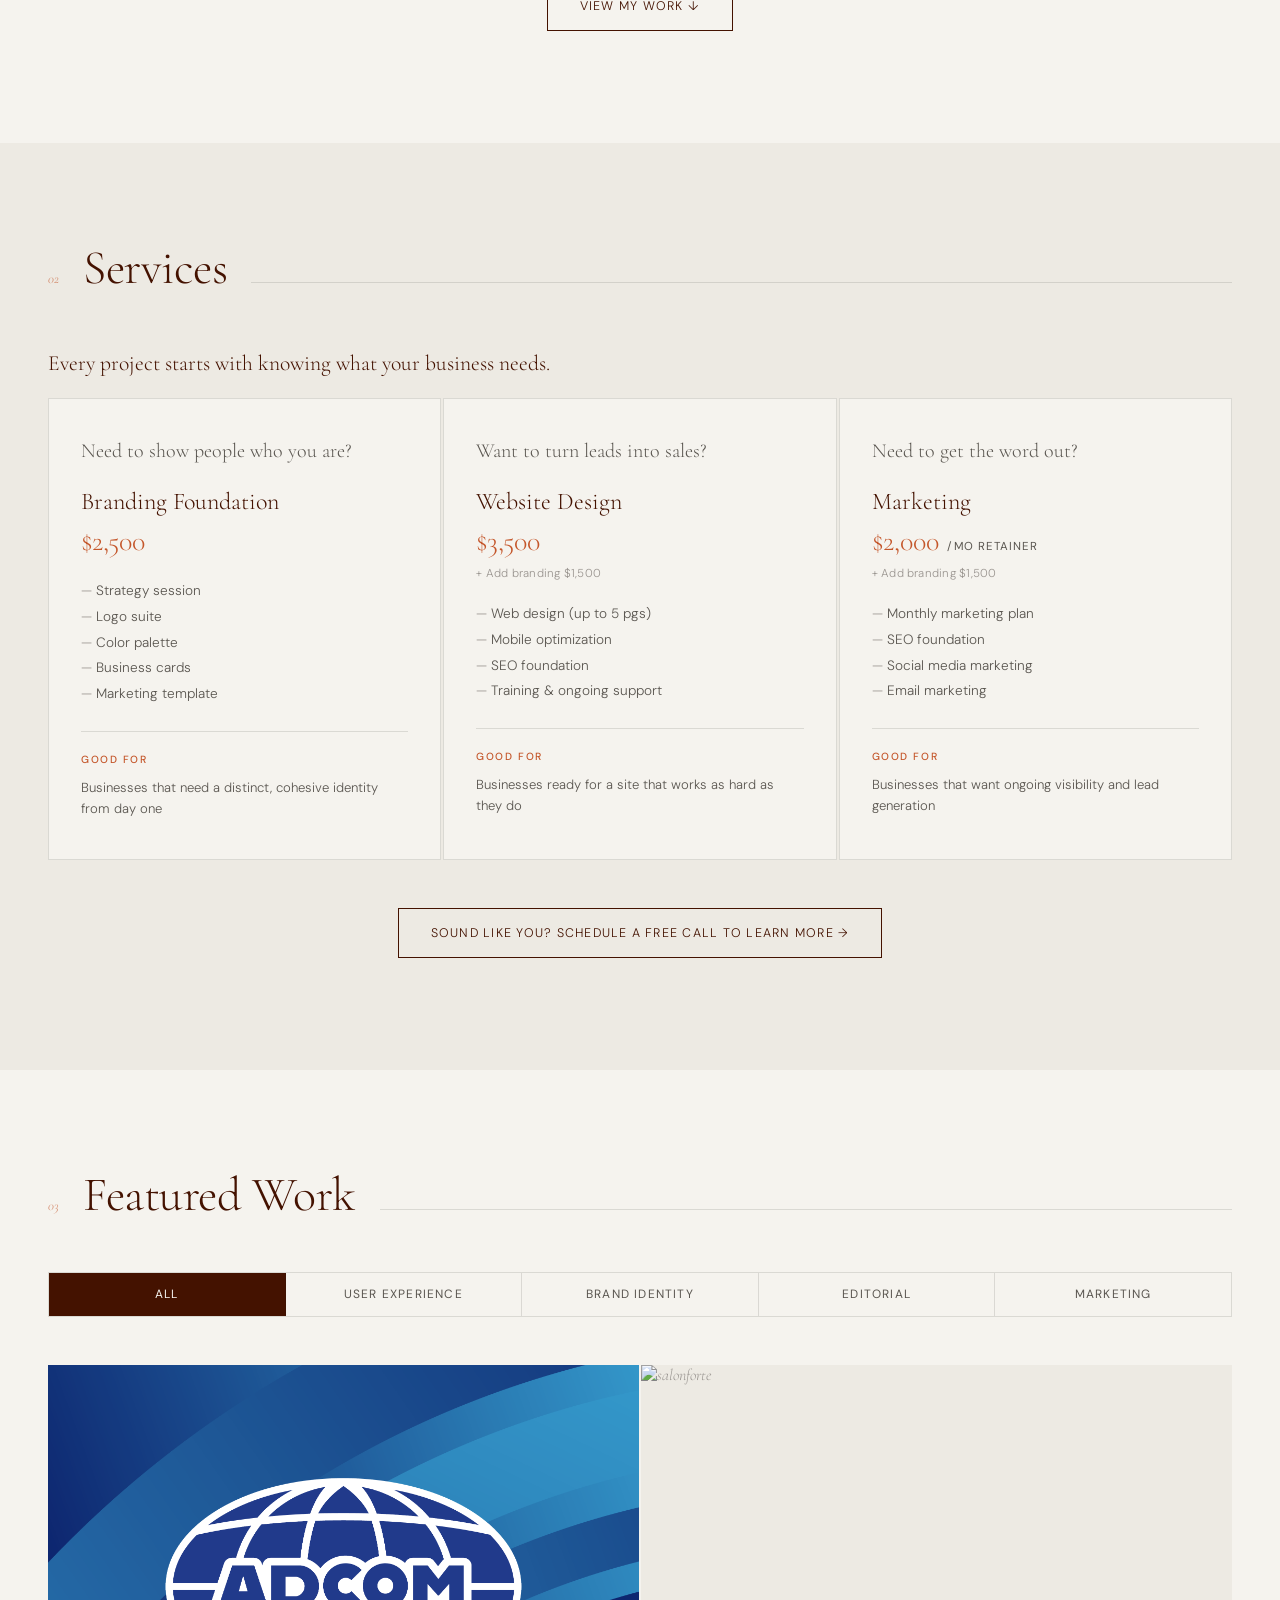
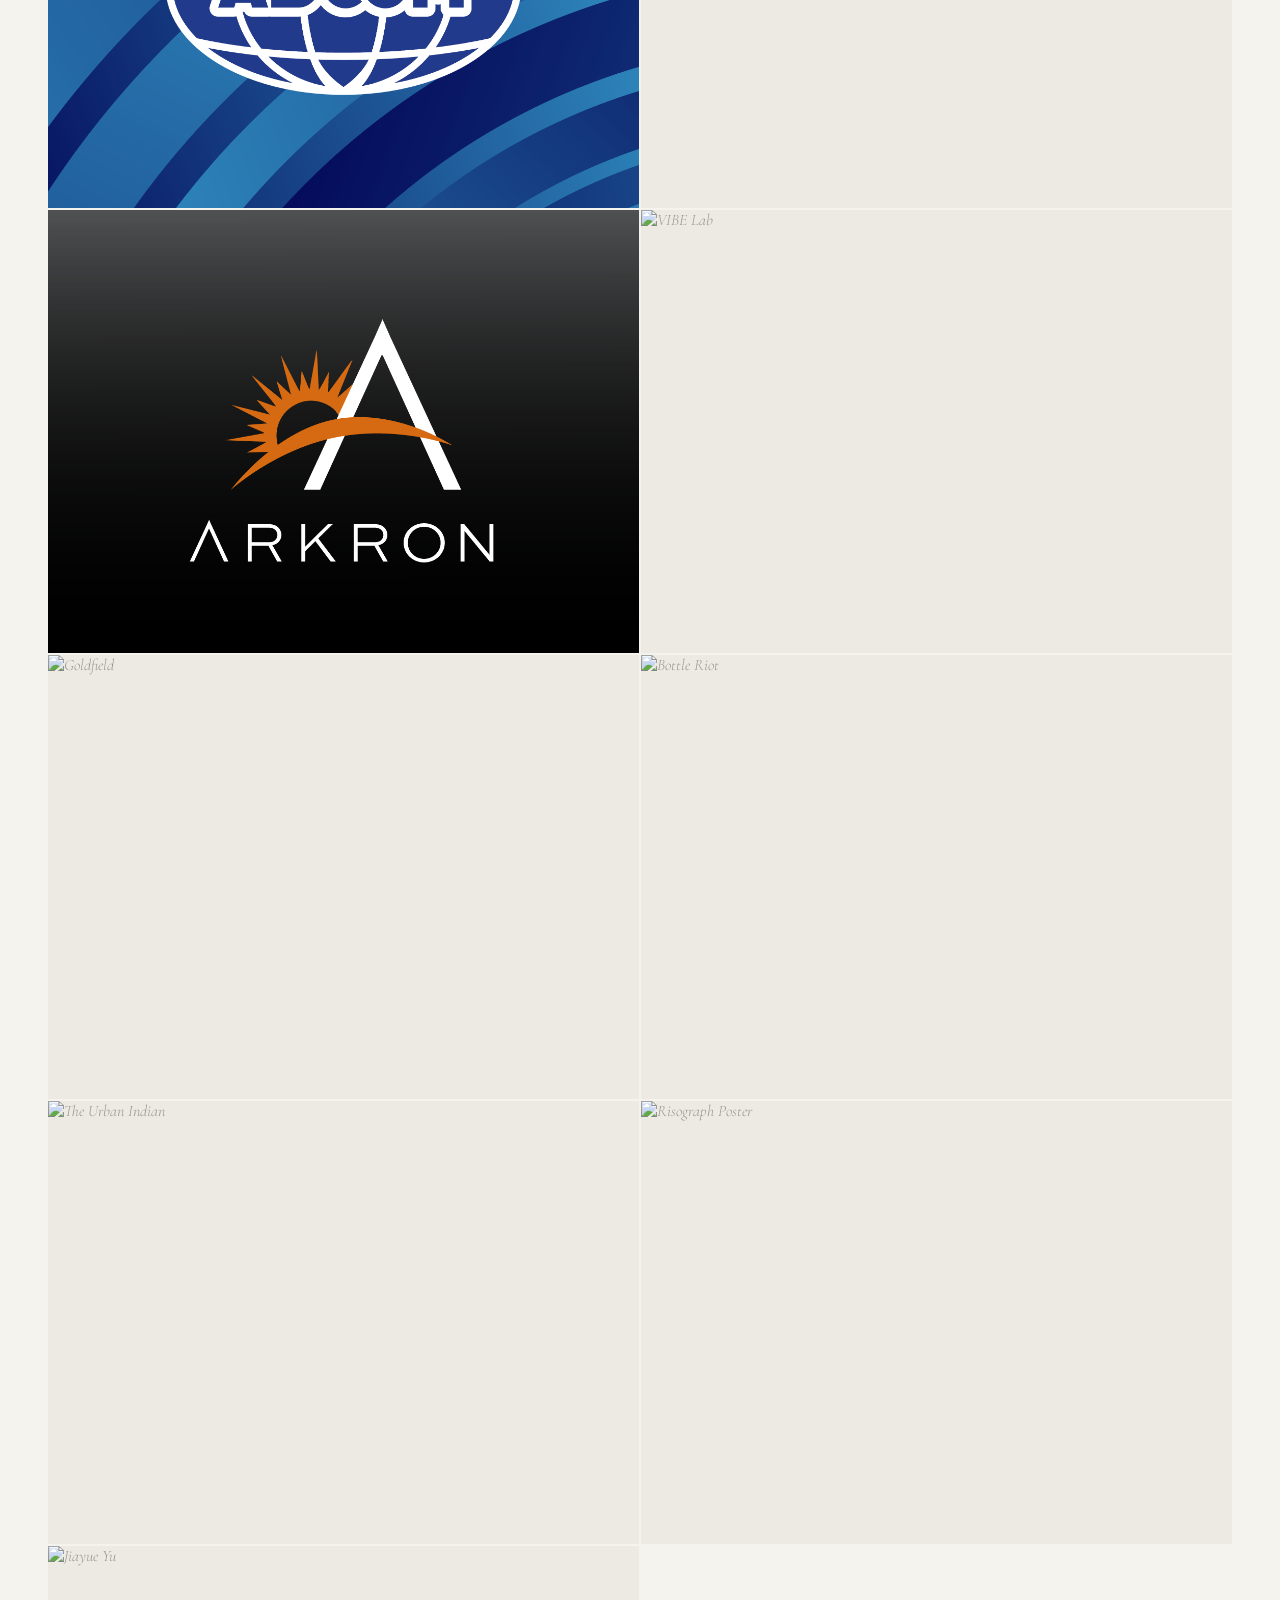
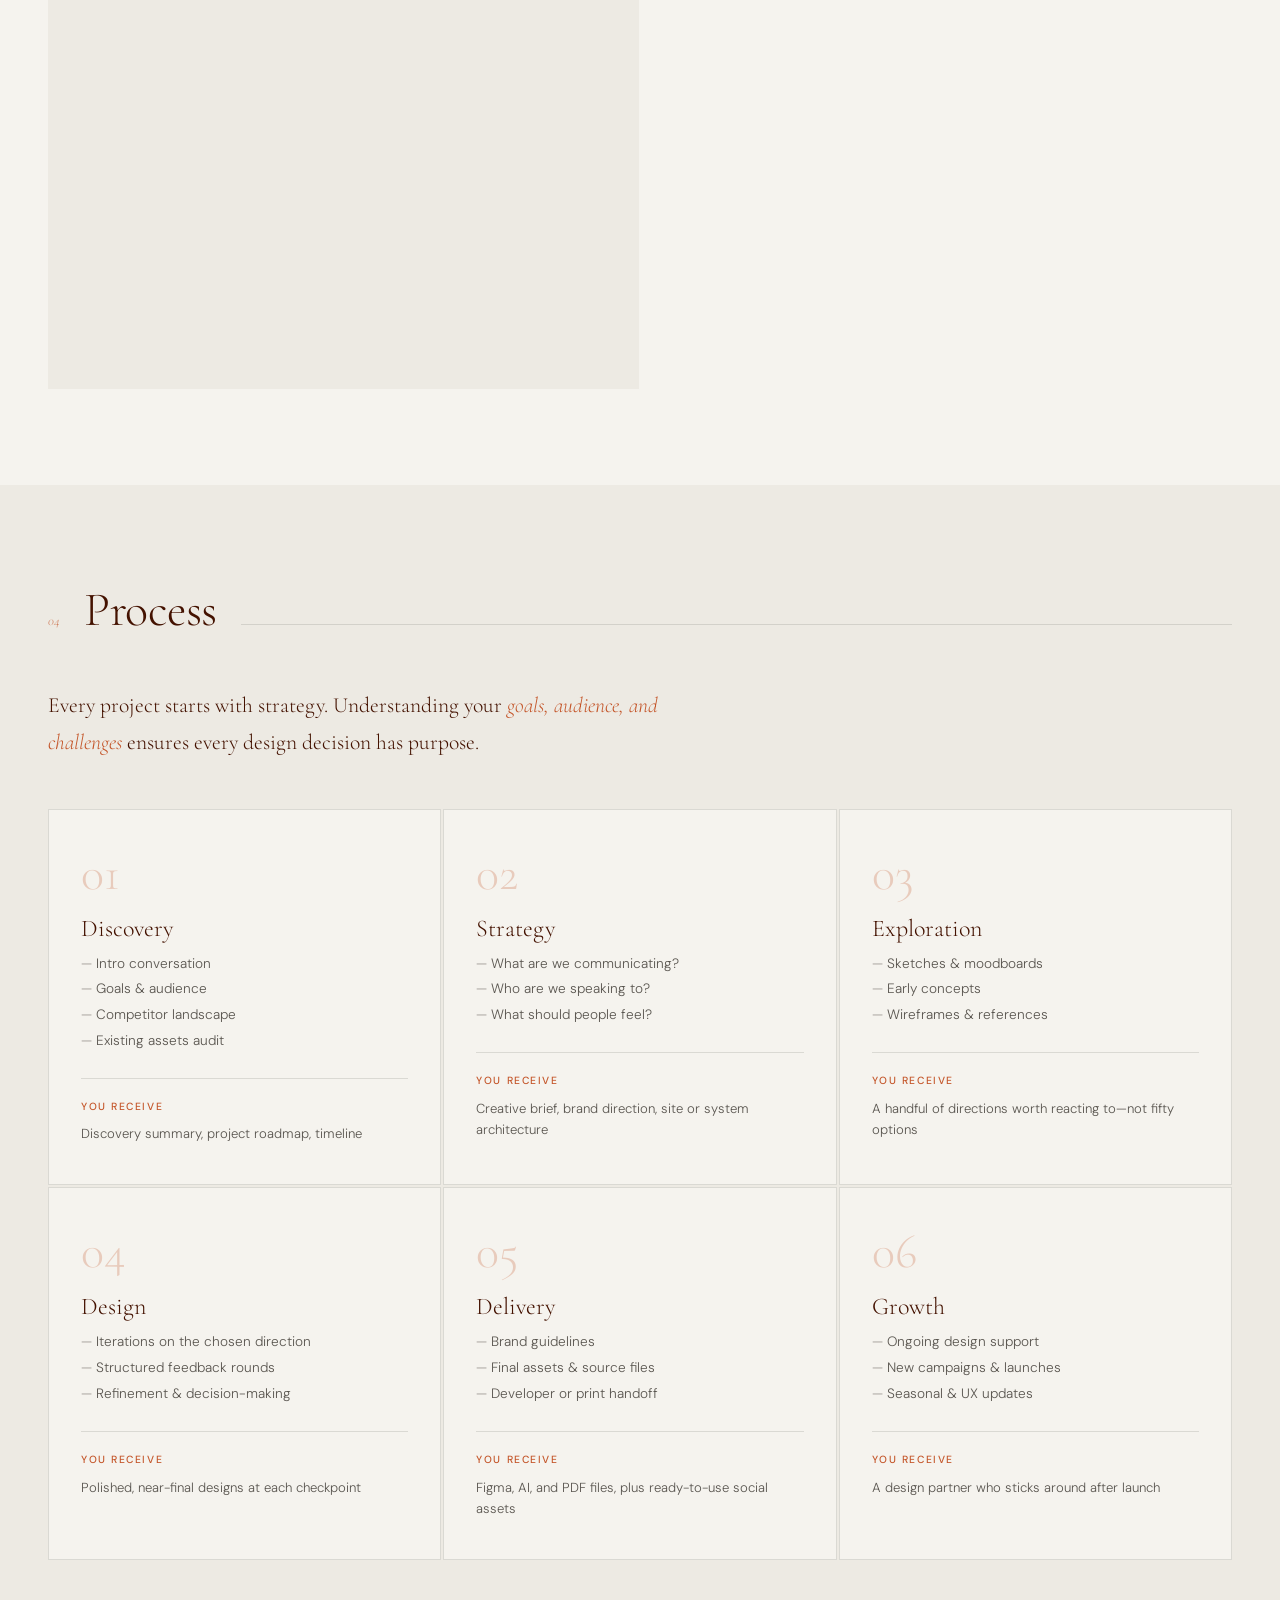
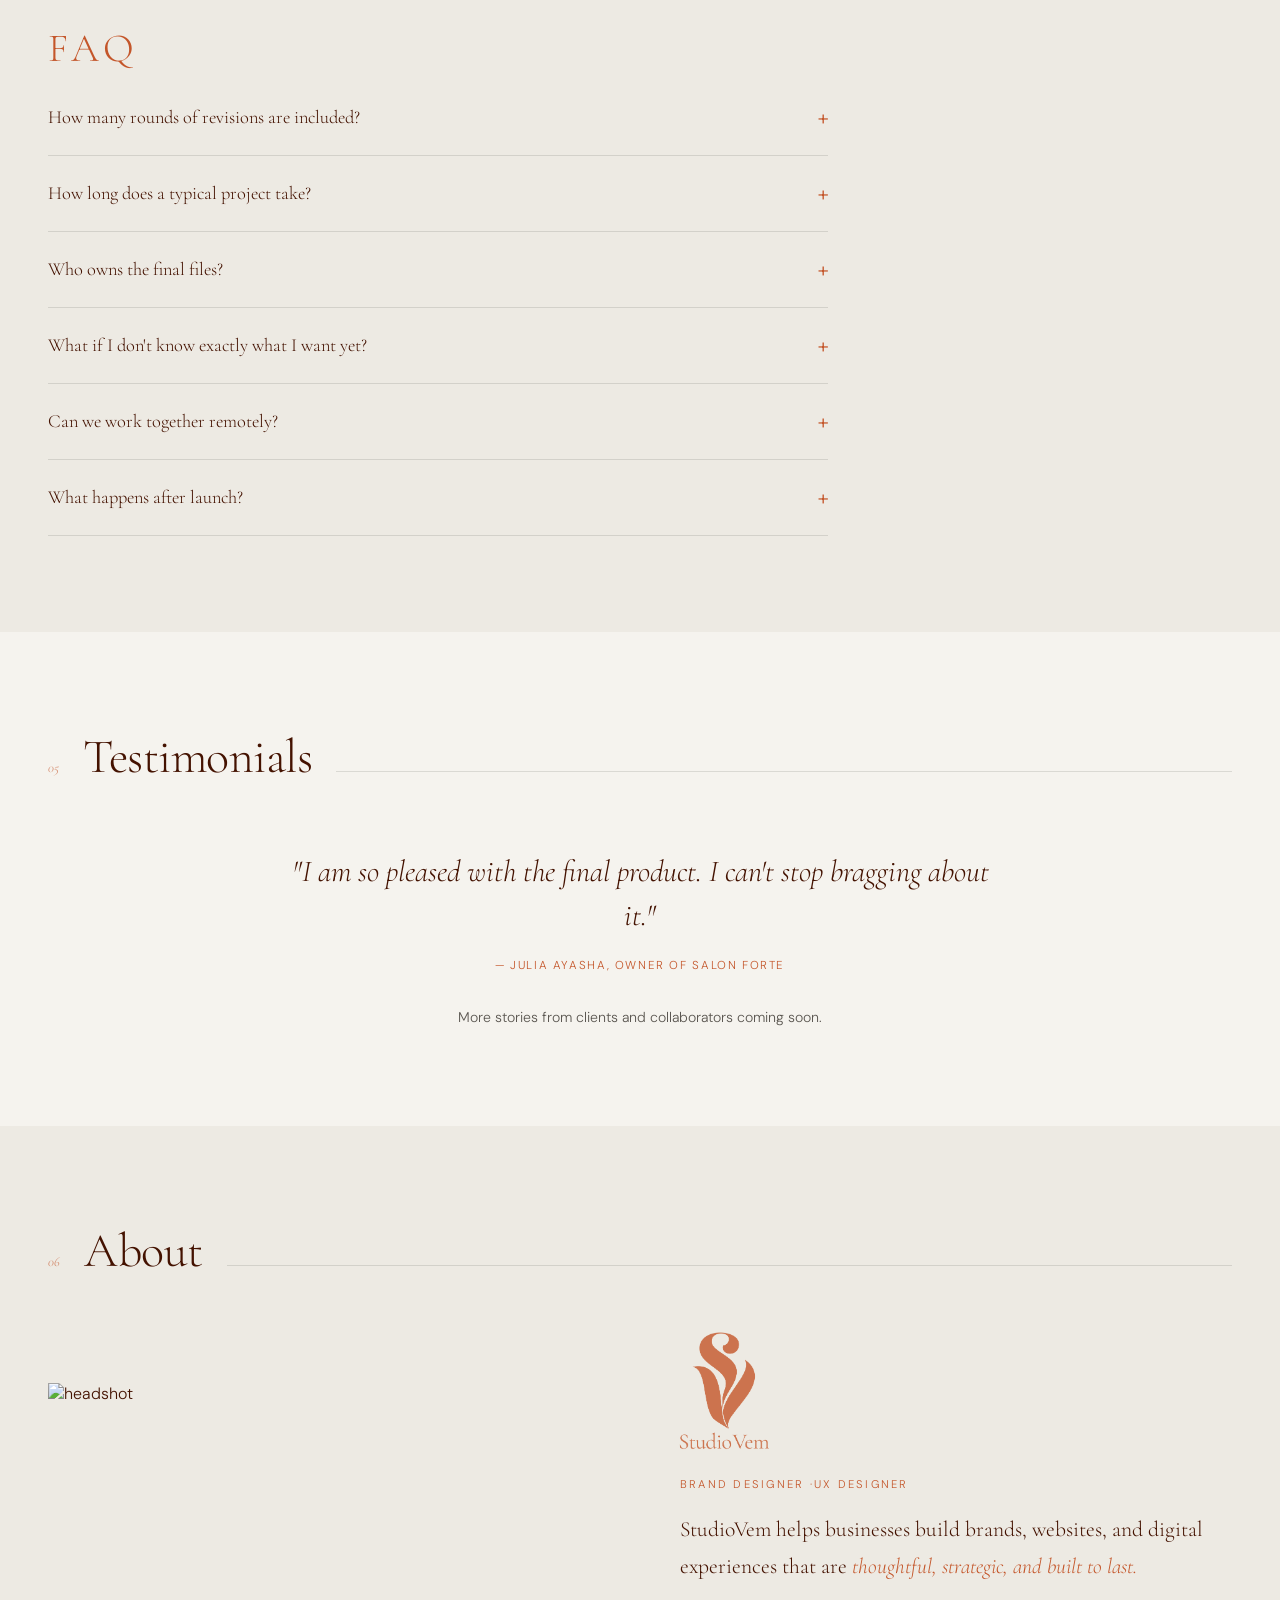
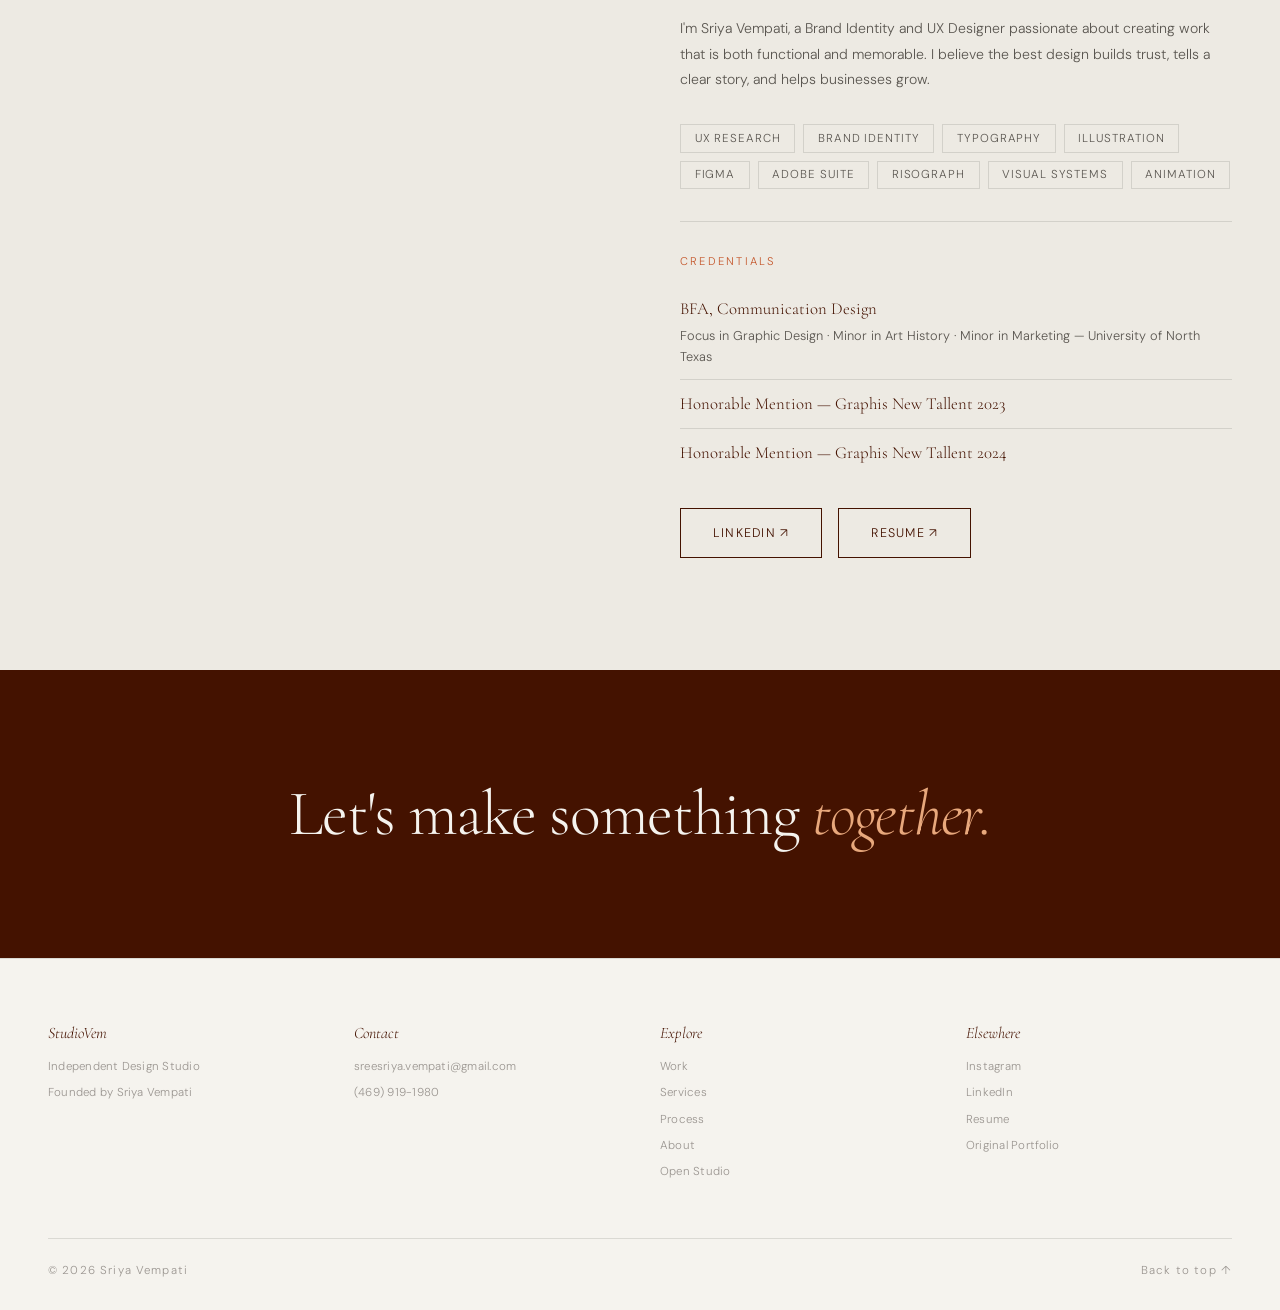
==== commit 3e317857: "openstudiolink" ====
--- a/index.html
+++ b/index.html
@@ -40,7 +40,7 @@
       <li><a href="#services">Services</a></li>
       <li><a href="#process">Process</a></li>
       <li><a href="#about">About</a></li>
-      <li><a href="openstudio/index.html">Open Studio</a></li>
+      <li><a href="openstudio/">Open Studio</a></li>
       <li><a href="#contact">Contact</a></li>
     </ul>
     <a href="https://calendly.com/sreesriya-vempati/30min" class="nav-cta"
@@ -62,7 +62,7 @@
       <li><a href="#services" onclick="closeMenuDirect()">Services</a></li>
       <li><a href="#process" onclick="closeMenuDirect()">Process</a></li>
       <li><a href="#about" onclick="closeMenuDirect()">About</a></li>
-      <li><a href="/openstudio/" onclick="closeMenuDirect()">Open Studio</a></li>
+      <li><a href="openstudio/" onclick="closeMenuDirect()">Open Studio</a></li>
       <li><a href="#contact" onclick="closeMenuDirect()">Contact</a></li>
     </ul>
   </div>
@@ -688,6 +688,7 @@
       <p class="footer-text"><a href="#services">Services</a></p>
       <p class="footer-text"><a href="#process">Process</a></p>
       <p class="footer-text"><a href="#about">About</a></p>
+      <p class="footer-text"><a href="openstudio/">Open Studio</a></p>
     </div>
     <div class="footer-col">
       <p class="footer-heading">Elsewhere</p>
